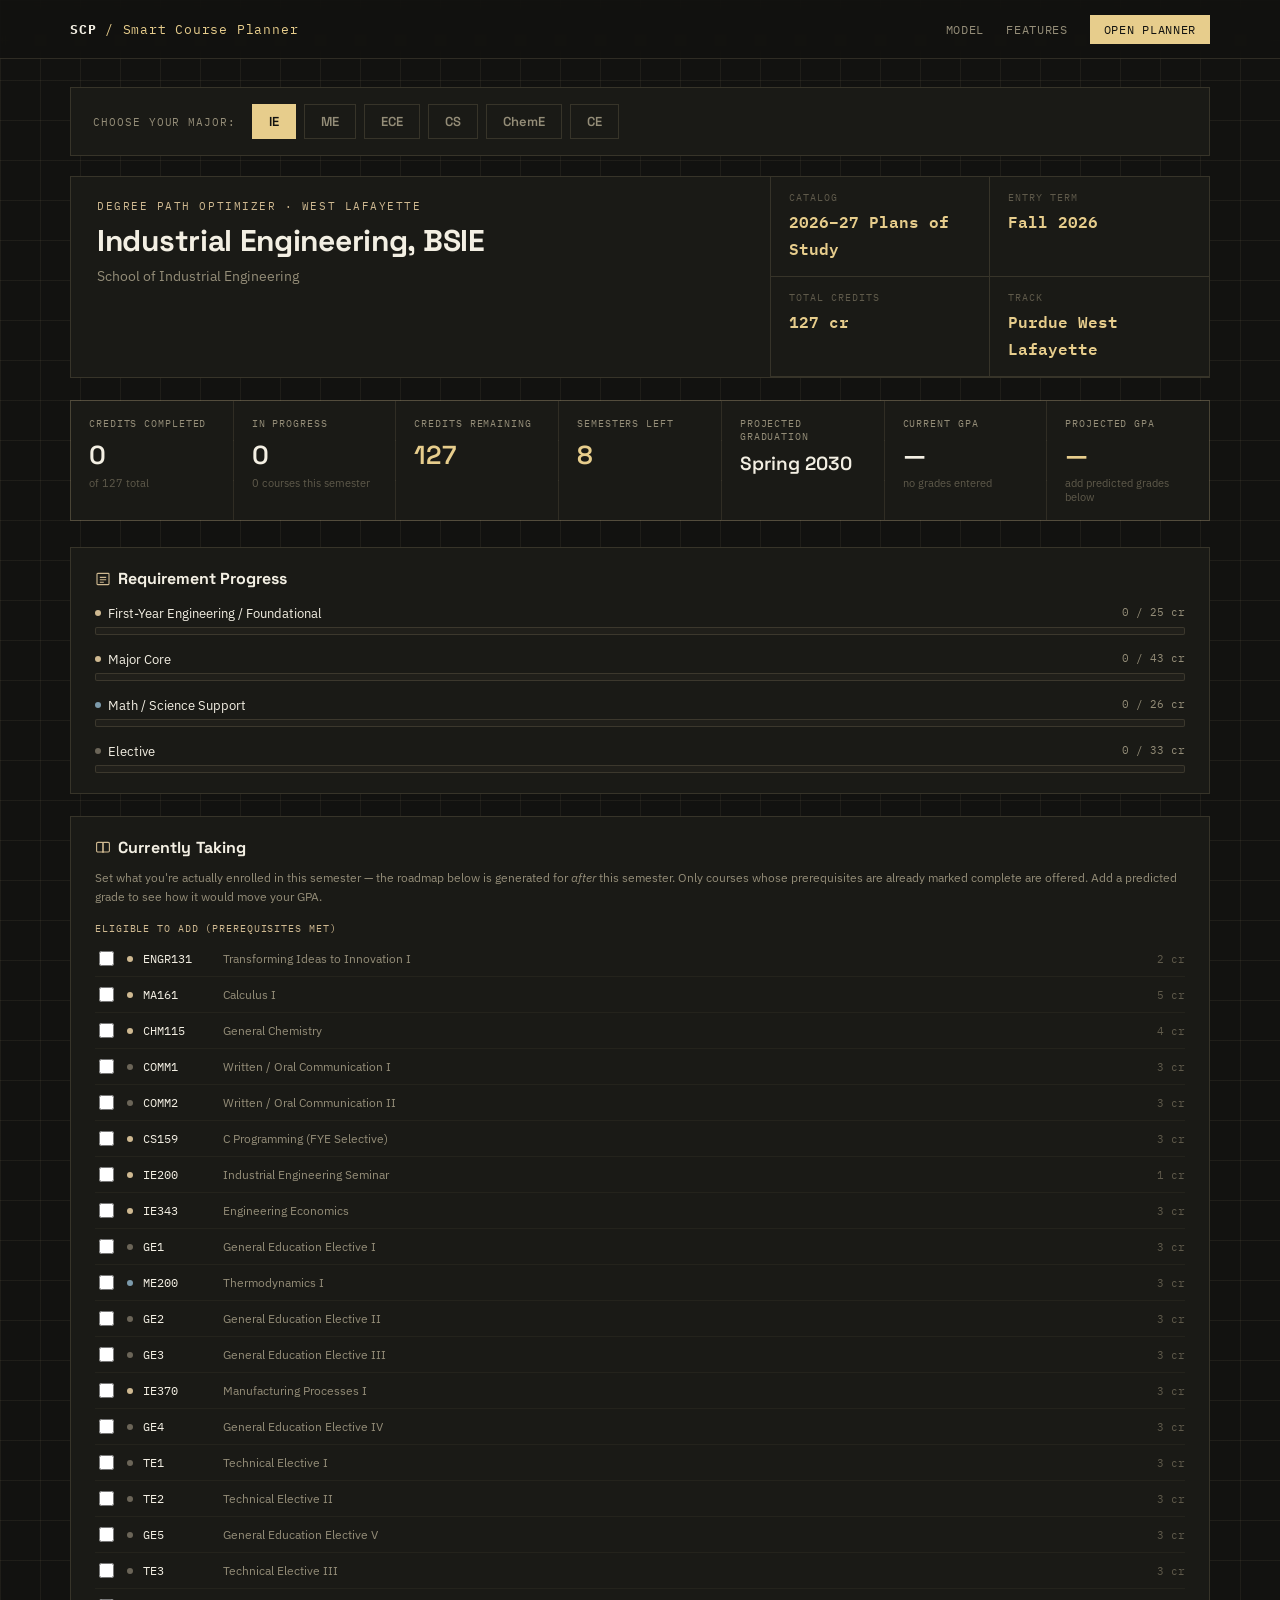
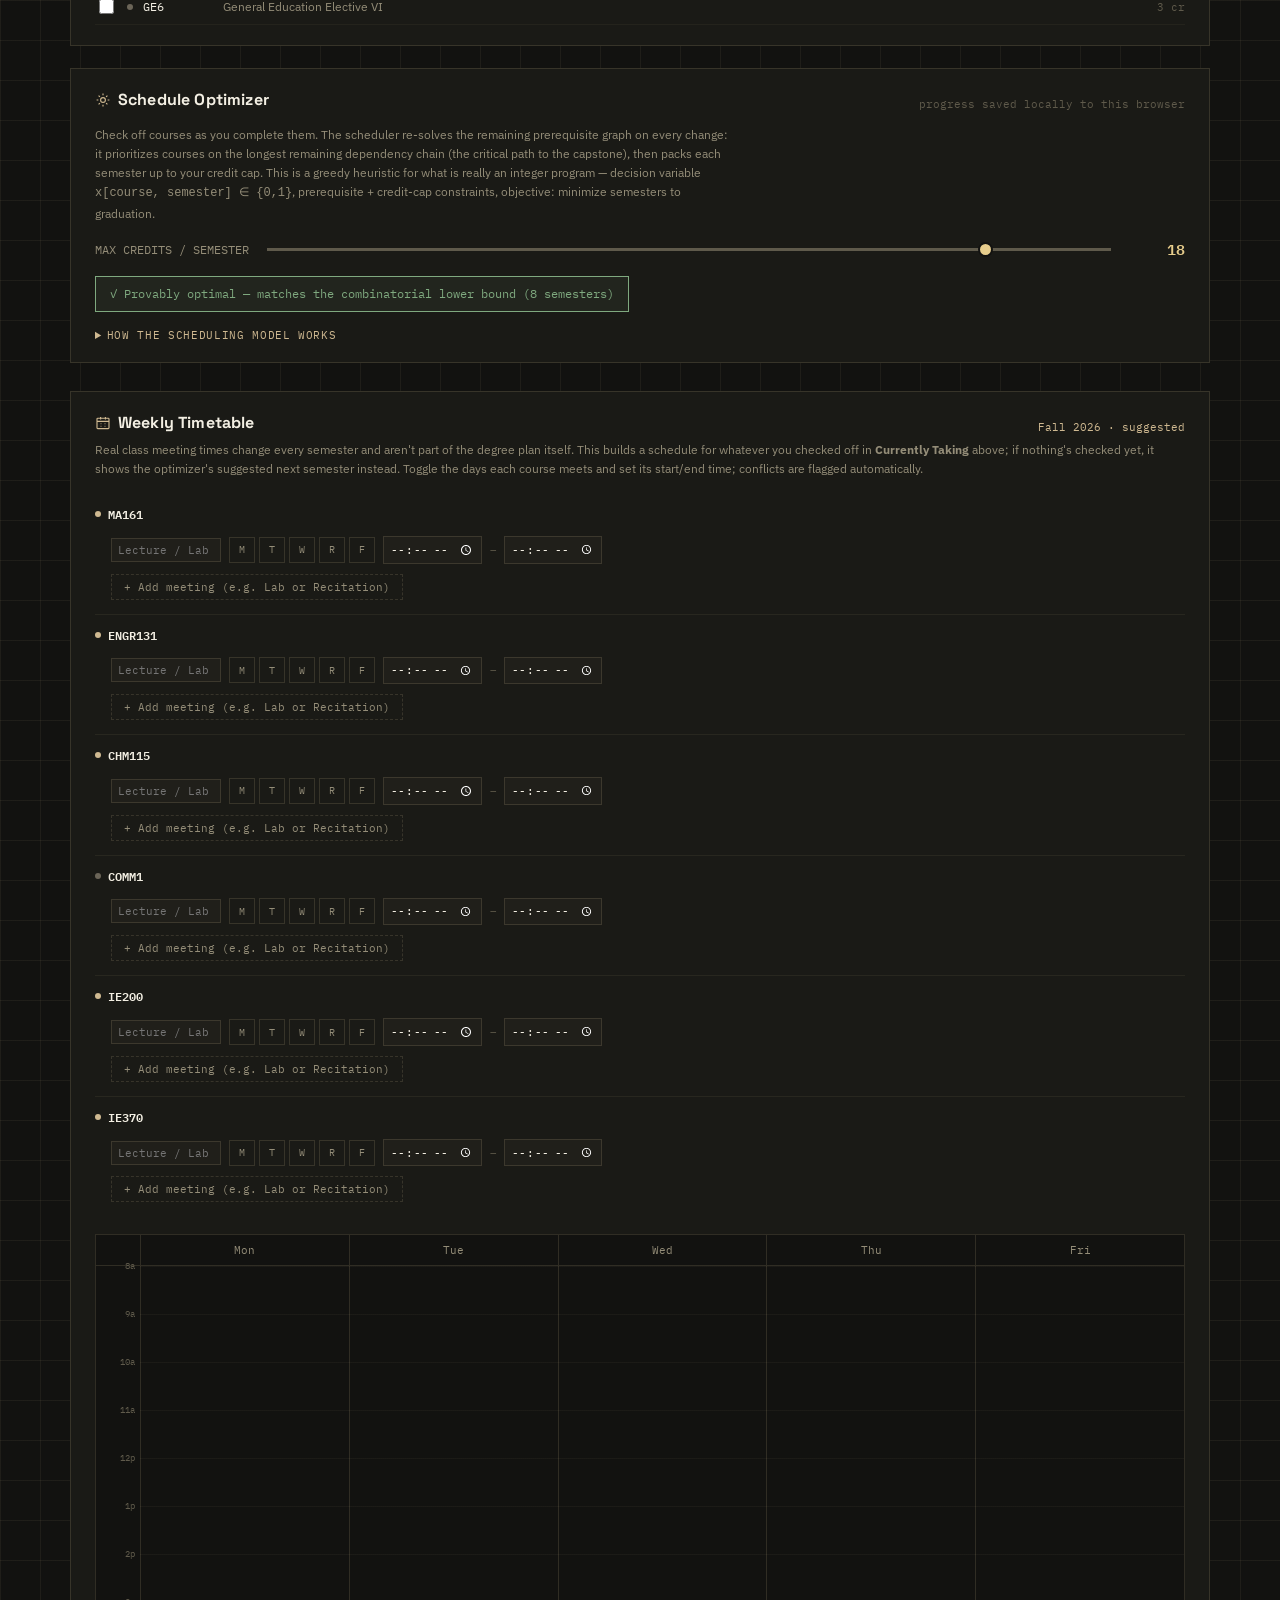
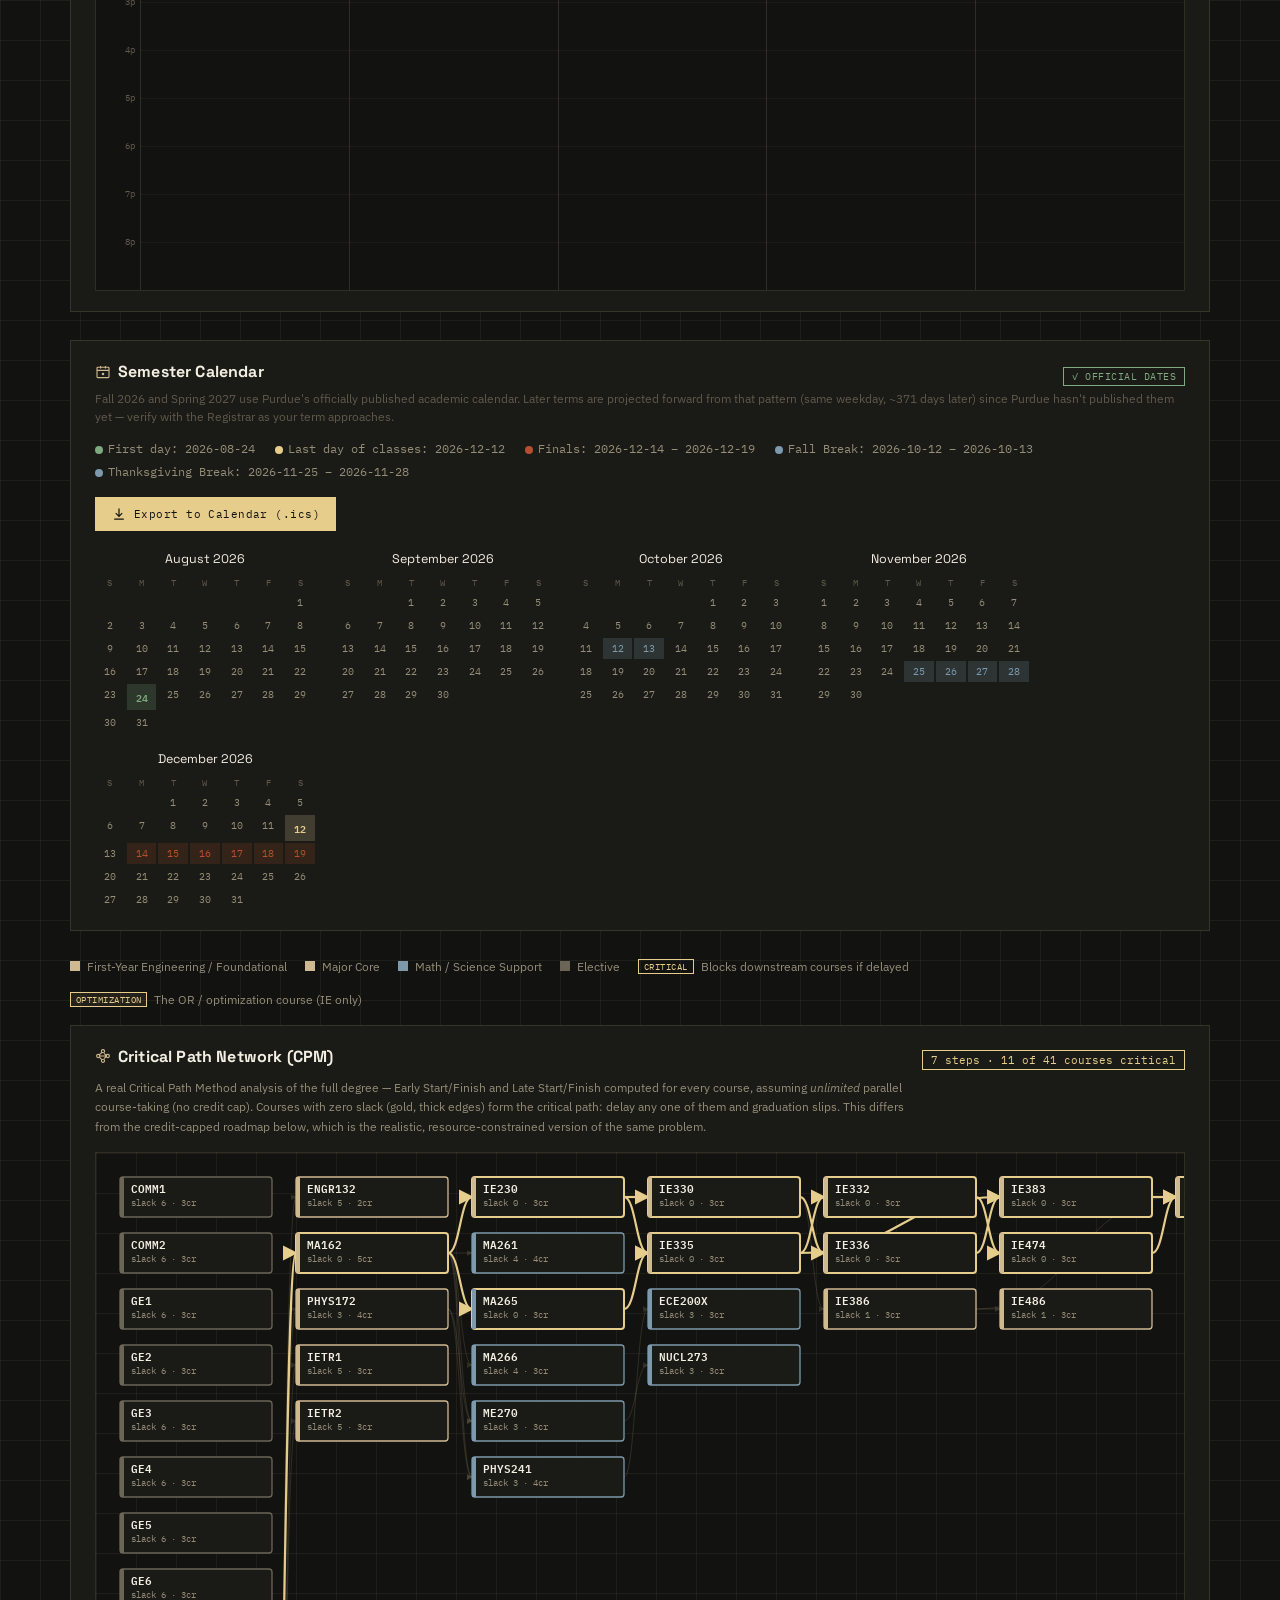
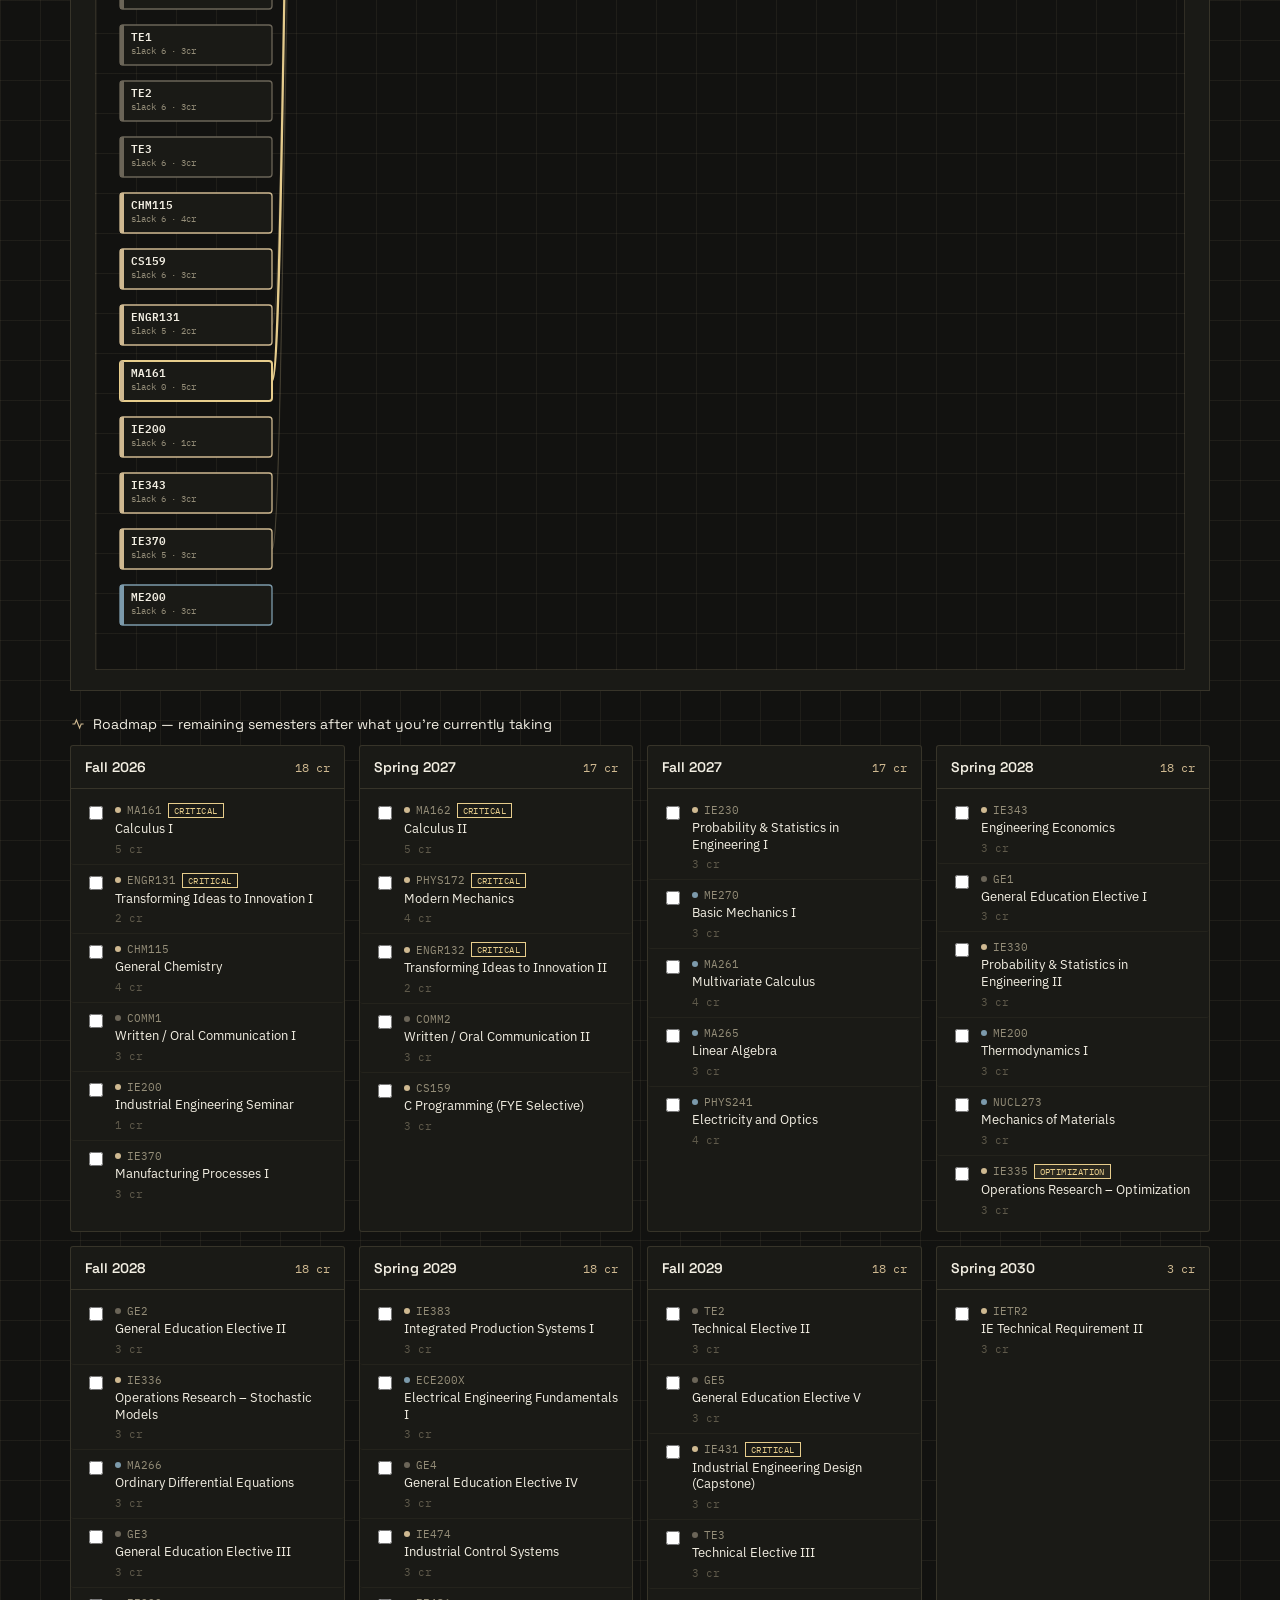
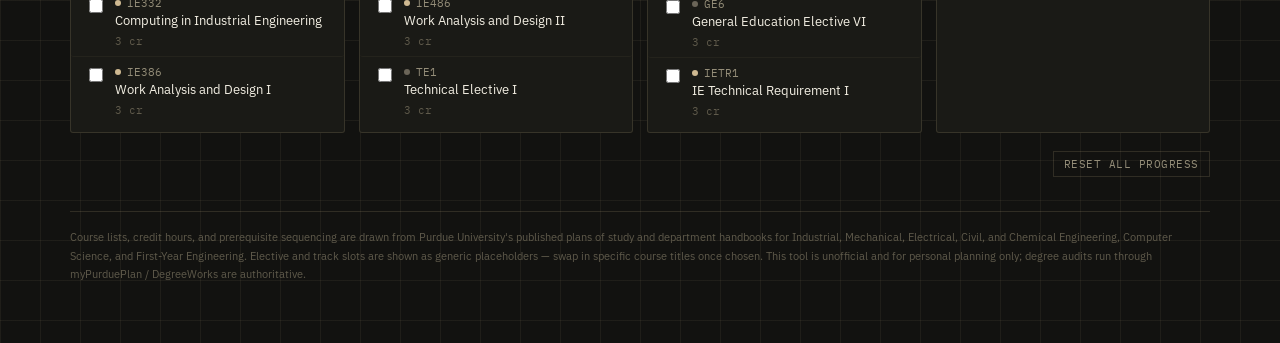
==== planner.html @ 7fbd5649 "Add GoatCounter analytics tracking" ====
<!DOCTYPE html>
<html lang="en">
<head>
<meta charset="UTF-8">
<meta name="viewport" content="width=device-width, initial-scale=1">
<title>Planner — Purdue Engineering Degree Path Optimizer</title>
<link rel="icon" type="image/svg+xml" href="favicon.svg">
<link rel="preconnect" href="https://fonts.googleapis.com">
<link href="https://fonts.googleapis.com/css2?family=Space+Grotesk:wght@400;500;600;700&family=IBM+Plex+Mono:wght@400;500;600&family=IBM+Plex+Sans:wght@400;500;600&display=swap" rel="stylesheet">
<link rel="stylesheet" href="style.css">
</head>
<body>

<nav class="site-nav">
  <div class="wrap">
    <a class="brand" href="index.html"><b>SCP</b> / Smart Course Planner</a>
    <div class="nav-links">
      <a href="index.html#model">Model</a>
      <a href="index.html#features">Features</a>
      <a href="planner.html" class="cta">Open Planner</a>
    </div>
  </div>
</nav>

<div class="wrap" style="padding-top:28px;padding-bottom:60px;">

  <div class="major-select">
    <span class="major-select-label">Choose your major:</span>
    <div class="major-btn-row">
      <button class="major-btn" data-major="ie">IE</button>
      <button class="major-btn" data-major="me">ME</button>
      <button class="major-btn" data-major="ece">ECE</button>
      <button class="major-btn" data-major="cs">CS</button>
      <button class="major-btn" data-major="che">ChemE</button>
      <button class="major-btn" data-major="ce">CE</button>
    </div>
  </div>

  <div class="titleblock">
    <div class="titleblock-main">
      <div class="eyebrow">Degree Path Optimizer · West Lafayette</div>
      <h1 id="programLabel">Industrial Engineering, BSIE</h1>
      <div class="subtitle" id="programSchool">School of Industrial Engineering. Live schedule generated by a constraint-based greedy scheduler over the full prerequisite graph.</div>
    </div>
    <div class="titleblock-meta">
      <div class="meta-cell"><div class="meta-label">Catalog</div><div class="meta-value">2026–27 Plans of Study</div></div>
      <div class="meta-cell"><div class="meta-label">Entry Term</div><div class="meta-value">Fall 2026</div></div>
      <div class="meta-cell"><div class="meta-label">Total Credits</div><div class="meta-value" id="totalCreditsLabel">—</div></div>
      <div class="meta-cell"><div class="meta-label">Track</div><div class="meta-value">Purdue West Lafayette</div></div>
    </div>
  </div>

  <div class="dash">
    <div class="stat"><div class="stat-label">Credits Completed</div><div class="stat-value" id="statCompleted">0</div><div class="stat-sub" id="statCompletedSub">of — total</div></div>
    <div class="stat"><div class="stat-label">In Progress</div><div class="stat-value" id="statInProgress">0</div><div class="stat-sub" id="statInProgressSub">0 courses this semester</div></div>
    <div class="stat"><div class="stat-label">Credits Remaining</div><div class="stat-value accent" id="statRemaining">—</div></div>
    <div class="stat"><div class="stat-label">Semesters Left</div><div class="stat-value accent" id="statSemesters">—</div></div>
    <div class="stat"><div class="stat-label">Projected Graduation</div><div class="stat-value" id="statGrad" style="font-size:19px;">—</div></div>
    <div class="stat"><div class="stat-label">Current GPA</div><div class="stat-value" id="statGPA">—</div><div class="stat-sub" id="statGPASub">no grades entered</div></div>
    <div class="stat"><div class="stat-label">Projected GPA</div><div class="stat-value accent" id="statProjGPA">—</div><div class="stat-sub" id="statProjGPASub">add predicted grades below</div></div>
  </div>

  <div class="progress-wrap">
    <div class="progress-head">
      <h2><svg class="icon-inline" viewBox="0 0 20 20" fill="none" stroke="currentColor" stroke-width="1.4"><rect x="2.5" y="3" width="15" height="14" rx="1"/><path d="M6 8h8M6 11h8M6 14h5"/></svg>Requirement Progress</h2>
    </div>
    <div id="reqProgressList"></div>
  </div>

  <div class="current-wrap">
    <div class="current-head">
      <h2><svg class="icon-inline" viewBox="0 0 20 20" fill="none" stroke="currentColor" stroke-width="1.4"><path d="M2 4.5C2 3.7 2.7 3 3.5 3H9a1 1 0 011 1v12a1 1 0 00-1-1H3.5c-.8 0-1.5-.7-1.5-1.5V4.5z"/><path d="M18 4.5c0-.8-.7-1.5-1.5-1.5H11a1 1 0 00-1 1v12a1 1 0 011-1h5.5c.8 0 1.5-.7 1.5-1.5V4.5z"/></svg>Currently Taking</h2>
    </div>
    <div class="current-note">Set what you're actually enrolled in this semester — the roadmap below is generated for <i>after</i> this semester. Only courses whose prerequisites are already marked complete are offered. Add a predicted grade to see how it would move your GPA.</div>
    <div id="currentCourseList"></div>
    <div class="current-empty-msg" id="currentEmptyMsg" style="display:none;">No eligible courses to add — mark some courses as completed first, or you've already set your full course load.</div>
  </div>

  <div class="optimizer">
    <div class="optimizer-head">
      <h2><svg class="icon-inline" viewBox="0 0 20 20" fill="none" stroke="currentColor" stroke-width="1.4"><circle cx="10" cy="10" r="3"/><path d="M10 2v2.2M10 15.8V18M18 10h-2.2M4.2 10H2M15.5 4.5l-1.6 1.6M6.1 13.9l-1.6 1.6M15.5 15.5l-1.6-1.6M6.1 6.1L4.5 4.5"/></svg>Schedule Optimizer</h2>
      <span class="status-msg" id="saveStatus">progress saved locally to this browser</span>
    </div>
    <div class="optimizer-note">Check off courses as you complete them. The scheduler re-solves the remaining prerequisite graph on every change: it prioritizes courses on the longest remaining dependency chain (the critical path to the capstone), then packs each semester up to your credit cap. This is a greedy heuristic for what is really an integer program — decision variable <code>x[course, semester] ∈ {0,1}</code>, prerequisite + credit-cap constraints, objective: minimize semesters to graduation.</div>
    <div class="slider-row">
      <label for="creditCap">MAX CREDITS / SEMESTER</label>
      <input type="range" id="creditCap" min="12" max="19" value="18" step="1">
      <div class="slider-val" id="creditCapVal">18</div>
    </div>
    <div id="optimalityBadge" style="margin-top:14px;"></div>
    <details class="howitworks">
      <summary>How the scheduling model works</summary>
      <div class="body">
        <b>Nodes:</b> each major's required/elective courses, sourced from Purdue's published plans of study and department handbooks.<br>
        <b>Edges:</b> prerequisite relationships between courses.<br>
        <b>Constraint:</b> a course can only be scheduled once every prerequisite is scheduled in a strictly earlier semester, and a semester's total credits ≤ your cap.<br>
        <b>Objective:</b> minimize total semesters, tie-broken toward keeping the officially recommended sequencing.<br>
        <b>Optimality check:</b> every time the schedule updates, the tool also computes a <i>combinatorial lower bound</i> — the larger of (a) total remaining credits ÷ credit cap, rounded up, and (b) the longest remaining prerequisite chain. No valid schedule can beat this bound, so when the greedy result matches it, the schedule is <i>provably</i> optimal — no ILP solver required. When it doesn't match, the gap is shown; closing it exactly is NP-hard at this scale (this is a precedence-constrained scheduling problem, related to P|prec|C<sub>max</sub>), but the greedy result is guaranteed to be within that gap of the true optimum.<br>
        <b>Caveat:</b> this mirrors each department's published curriculum but isn't the authoritative source — always confirm against myPurduePlan / DegreeWorks and an academic advisor before registering.
      </div>
    </details>
  </div>

  <div class="tt-wrap" id="ttSection">
    <div class="tt-head">
      <h2><svg class="icon-inline" viewBox="0 0 20 20" fill="none" stroke="currentColor" stroke-width="1.4"><rect x="2.5" y="4" width="15" height="13" rx="1"/><path d="M2.5 8h15M7 2.5v3M13 2.5v3M7 11h1M12 11h1M7 14h1M12 14h1"/></svg>Weekly Timetable</h2>
      <span class="tt-sem-label" id="ttSemesterLabel"></span>
    </div>
    <div class="tt-note">Real class meeting times change every semester and aren't part of the degree plan itself. This builds a schedule for whatever you checked off in <b>Currently Taking</b> above; if nothing's checked yet, it shows the optimizer's suggested next semester instead. Toggle the days each course meets and set its start/end time; conflicts are flagged automatically.</div>
    <div id="ttCourseInputs"></div>
    <div class="tt-conflicts" id="ttConflicts"></div>
    <div class="tt-grid-container" id="ttGrid"></div>
  </div>

  <div class="cal-wrap" id="calSection">
    <div class="cal-head">
      <h2><svg class="icon-inline" viewBox="0 0 20 20" fill="none" stroke="currentColor" stroke-width="1.4"><rect x="2.5" y="4" width="15" height="13" rx="1"/><path d="M2.5 8h15M7 2.5v3M13 2.5v3"/><circle cx="10" cy="12.5" r="1.6" fill="currentColor" stroke="none"/></svg>Semester Calendar</h2>
      <span class="cal-badge" id="calConfirmBadge"></span>
    </div>
    <div class="cal-note">Fall 2026 and Spring 2027 use Purdue's officially published academic calendar. Later terms are projected forward from that pattern (same weekday, ~371 days later) since Purdue hasn't published them yet — verify with the Registrar as your term approaches.</div>
    <div class="cal-keydates" id="calKeyDates"></div>
    <button class="cal-export-btn" id="calExportBtn"><svg class="icon-inline" viewBox="0 0 20 20" fill="none" stroke="currentColor" stroke-width="1.5" style="color:inherit;"><path d="M10 3v10M6 9l4 4 4-4M4 16.5h12"/></svg>Export to Calendar (.ics)</button>
    <div class="cal-months" id="calMonths"></div>
  </div>

  <div class="legend">
    <div class="legend-item"><span class="swatch" style="background:var(--gold)"></span>First-Year Engineering / Foundational</div>
    <div class="legend-item"><span class="swatch" style="background:var(--ie)"></span>Major Core</div>
    <div class="legend-item"><span class="swatch" style="background:var(--science)"></span>Math / Science Support</div>
    <div class="legend-item"><span class="swatch" style="background:var(--elective)"></span>Elective</div>
    <div class="legend-item"><span class="badge crit">Critical</span>Blocks downstream courses if delayed</div>
    <div class="legend-item"><span class="badge opt">Optimization</span>The OR / optimization course (IE only)</div>
  </div>

  <div class="cpm-wrap">
    <div class="cpm-head">
      <h2><svg class="icon-inline" viewBox="0 0 20 20" fill="none" stroke="currentColor" stroke-width="1.4"><circle cx="4" cy="10" r="2"/><circle cx="10" cy="4" r="2"/><circle cx="10" cy="16" r="2"/><circle cx="16" cy="10" r="2"/><path d="M6 10h8M5.4 8.6l3.2-3.2M5.4 11.4l3.2 3.2M11.4 6.8l3.2 3.2M11.4 13.2l3.2-3.2"/></svg>Critical Path Network (CPM)</h2>
      <span class="cpm-badge" id="cpmBadge"></span>
    </div>
    <div class="cpm-note">A real Critical Path Method analysis of the full degree — Early Start/Finish and Late Start/Finish computed for every course, assuming <i>unlimited</i> parallel course-taking (no credit cap). Courses with zero slack (gold, thick edges) form the critical path: delay any one of them and graduation slips. This differs from the credit-capped roadmap below, which is the realistic, resource-constrained version of the same problem.</div>
    <div class="cpm-scroll"><div id="cpmDiagram"></div></div>
  </div>

  <div class="roadmap-label">
    <svg class="icon-inline" viewBox="0 0 20 20" fill="none" stroke="currentColor" stroke-width="1.4"><path d="M3 10h3l2-5 4 10 2-5h3"/></svg>
    Roadmap — remaining semesters after what you're currently taking
  </div>

  <div class="semgrid" id="semgrid"></div>

  <div style="text-align:right;margin-top:18px;">
    <button class="reset-btn" id="resetBtn">RESET ALL PROGRESS</button>
  </div>

  <footer style="margin-top:34px;font-size:11px;color:var(--muted-dim);line-height:1.7;border-top:1px solid var(--border);padding-top:16px;">
    Course lists, credit hours, and prerequisite sequencing are drawn from Purdue University's published plans of study and department handbooks for Industrial, Mechanical, Electrical, Civil, and Chemical Engineering, Computer Science, and First-Year Engineering. Elective and track slots are shown as generic placeholders — swap in specific course titles once chosen. This tool is unofficial and for personal planning only; degree audits run through myPurduePlan / DegreeWorks are authoritative.
  </footer>

</div>

<script src="planner.js"></script>
<script>initPlanner();</script>
<script data-goatcounter="https://minjaelee.goatcounter.com/count"
        async src="//gc.zgo.at/count.js"></script>
</body>
</html>
---- style.css ----
:root{
  --bg:#121210;
  --bg-panel:#1a1a16;
  --bg-panel-raised:#201f1a;
  --grid-line:rgba(207,185,145,0.07);
  --gold:#CFB991;
  --gold-bright:#E7CD8C;
  --ink:#F3EFE3;
  --muted:#948D78;
  --muted-dim:#5F5A4B;
  --science:#7C9AAB;
  --ie:#CFB991;
  --elective:#6b6558;
  --complete:#7FA97F;
  --danger:#B5502F;
  --border:rgba(207,185,145,0.16);
}
*{box-sizing:border-box;}
html{scroll-behavior:smooth;}
body{
  margin:0;
  background:
    linear-gradient(var(--grid-line) 1px, transparent 1px) 0 0/40px 40px,
    linear-gradient(90deg, var(--grid-line) 1px, transparent 1px) 0 0/40px 40px,
    var(--bg);
  color:var(--ink);
  font-family:'IBM Plex Sans', sans-serif;
}
a{color:inherit;}
.wrap{max-width:1180px;margin:0 auto;padding:0 20px;}

/* ---- Nav ---- */
.site-nav{
  border-bottom:1px solid var(--border);
  background:rgba(18,18,16,0.9);
  backdrop-filter:blur(6px);
  position:sticky;top:0;z-index:50;
}
.site-nav .wrap{
  display:flex;align-items:center;justify-content:space-between;
  height:58px;
}
.brand{
  font-family:'IBM Plex Mono',monospace;
  font-size:13px;
  letter-spacing:0.06em;
  color:var(--gold-bright);
  text-decoration:none;
}
.brand b{color:var(--ink);}
.nav-links{display:flex;gap:22px;align-items:center;}
.nav-links a{
  font-family:'IBM Plex Mono',monospace;
  font-size:11.5px;
  letter-spacing:0.06em;
  text-transform:uppercase;
  color:var(--muted);
  text-decoration:none;
}
.nav-links a:hover{color:var(--gold-bright);}
.nav-links a.cta{
  color:var(--bg);
  background:var(--gold-bright);
  padding:7px 14px;
}
.nav-links a.cta:hover{background:var(--gold);color:var(--bg);}

/* ---- Title block (shared header motif) ---- */
.titleblock{
  border:1px solid var(--border);
  background:var(--bg-panel);
  display:grid;
  grid-template-columns:1.6fr 1fr;
  margin-bottom:22px;
}
.titleblock-main{padding:22px 26px;border-right:1px solid var(--border);}
.eyebrow{
  font-family:'IBM Plex Mono',monospace;
  font-size:11px;letter-spacing:0.14em;
  color:var(--gold);text-transform:uppercase;margin-bottom:8px;
}
h1{font-family:'Space Grotesk',sans-serif;font-size:30px;font-weight:700;margin:0 0 6px;letter-spacing:-0.01em;}
.subtitle{color:var(--muted);font-size:14px;line-height:1.5;max-width:520px;}
.titleblock-meta{display:grid;grid-template-columns:1fr 1fr;}
.meta-cell{padding:14px 18px;border-bottom:1px solid var(--border);}
.meta-cell:nth-child(odd){border-right:1px solid var(--border);}
.meta-label{font-family:'IBM Plex Mono',monospace;font-size:10px;letter-spacing:0.1em;color:var(--muted-dim);text-transform:uppercase;}
.meta-value{font-family:'IBM Plex Mono',monospace;font-size:16px;color:var(--gold-bright);margin-top:4px;font-weight:600;}

/* ---- Dashboard stats ---- */
.dash{display:grid;grid-template-columns:repeat(auto-fit,minmax(140px,1fr));gap:1px;background:var(--border);border:1px solid var(--border);margin-bottom:26px;}
.stat{background:var(--bg-panel);padding:16px 18px;transition:background 0.15s ease;}
.stat:hover{background:var(--bg-panel-raised);}
.stat-label{font-family:'IBM Plex Mono',monospace;font-size:10px;letter-spacing:0.09em;color:var(--muted);text-transform:uppercase;margin-bottom:8px;}
.stat-value{font-family:'Space Grotesk',sans-serif;font-size:26px;font-weight:600;color:var(--ink);}
.stat-value.accent{color:var(--gold-bright);}
.stat-sub{font-size:11px;color:var(--muted-dim);margin-top:4px;}

/* ---- Optimizer panel ---- */
.optimizer{border:1px solid var(--border);background:var(--bg-panel);padding:20px 24px;margin-bottom:28px;}
.optimizer-head{display:flex;align-items:baseline;justify-content:space-between;margin-bottom:14px;flex-wrap:wrap;gap:10px;}
.optimizer h2{font-family:'Space Grotesk',sans-serif;font-size:16px;margin:0;letter-spacing:0.01em;display:flex;align-items:center;}
.optimizer-note{font-size:12px;color:var(--muted);max-width:640px;line-height:1.6;}
.slider-row{display:flex;align-items:center;gap:16px;margin-top:14px;}
.slider-row label{font-family:'IBM Plex Mono',monospace;font-size:12px;color:var(--muted);white-space:nowrap;}
input[type=range]{-webkit-appearance:none;appearance:none;flex:1;height:3px;background:var(--muted-dim);outline:none;}
input[type=range]::-webkit-slider-thumb{-webkit-appearance:none;appearance:none;width:15px;height:15px;border-radius:50%;background:var(--gold-bright);cursor:pointer;border:2px solid var(--bg);}
.slider-val{font-family:'IBM Plex Mono',monospace;font-size:15px;color:var(--gold-bright);font-weight:600;min-width:56px;text-align:right;}
details.howitworks{margin-top:16px;}
details.howitworks summary{cursor:pointer;font-family:'IBM Plex Mono',monospace;font-size:11px;color:var(--gold);letter-spacing:0.06em;text-transform:uppercase;}
details.howitworks .body{margin-top:10px;font-size:12.5px;color:var(--muted);line-height:1.7;border-left:2px solid var(--border);padding-left:14px;}
details.howitworks code{font-family:'IBM Plex Mono',monospace;color:var(--ie);background:rgba(207,185,145,0.08);padding:1px 5px;}

/* ---- Legend ---- */
.legend{display:flex;gap:18px;flex-wrap:wrap;margin-bottom:18px;}
.legend-item{display:flex;align-items:center;gap:7px;font-size:11.5px;color:var(--muted);}
.swatch{width:10px;height:10px;flex:none;}

/* ---- Requirement progress bars ---- */
.progress-wrap{border:1px solid var(--border);background:var(--bg-panel);padding:20px 24px;margin-bottom:22px;}
.progress-head h2{font-family:'Space Grotesk',sans-serif;font-size:16px;margin:0 0 16px;display:flex;align-items:center;}
.req-row{margin-bottom:16px;}
.req-row:last-child{margin-bottom:0;}
.req-row-top{display:flex;justify-content:space-between;align-items:baseline;margin-bottom:6px;}
.req-row-label{display:flex;align-items:center;gap:7px;font-size:12.5px;color:var(--ink);}
.req-row-frac{font-family:'IBM Plex Mono',monospace;font-size:11px;color:var(--muted);}
.req-bar-track{position:relative;height:8px;background:var(--bg-panel-raised);border:1px solid var(--border);border-radius:2px;overflow:hidden;}
.req-bar-fill{position:absolute;top:0;left:0;height:100%;border-radius:2px;transition:width 0.6s cubic-bezier(0.4,0,0.2,1);}
.req-bar-fill-inprog{position:absolute;top:0;height:100%;opacity:0.4;transition:left 0.6s cubic-bezier(0.4,0,0.2,1), width 0.6s cubic-bezier(0.4,0,0.2,1);background-image:repeating-linear-gradient(45deg, transparent, transparent 3px, rgba(0,0,0,0.18) 3px, rgba(0,0,0,0.18) 6px);}

/* ---- Card entrance animation ---- */
@keyframes cardIn{
  from{opacity:0; transform:translateY(8px);}
  to{opacity:1; transform:translateY(0);}
}
.semcard, .feature-card{animation:cardIn 0.45s cubic-bezier(0.16,1,0.3,1) both;}
.semgrid .semcard:nth-child(1){animation-delay:0.02s;}
.semgrid .semcard:nth-child(2){animation-delay:0.06s;}
.semgrid .semcard:nth-child(3){animation-delay:0.10s;}
.semgrid .semcard:nth-child(4){animation-delay:0.14s;}
.semgrid .semcard:nth-child(5){animation-delay:0.18s;}
.semgrid .semcard:nth-child(6){animation-delay:0.22s;}
.semgrid .semcard:nth-child(7){animation-delay:0.26s;}
.semgrid .semcard:nth-child(8){animation-delay:0.30s;}
.feature-grid .feature-card:nth-child(1){animation-delay:0.02s;}
.feature-grid .feature-card:nth-child(2){animation-delay:0.05s;}
.feature-grid .feature-card:nth-child(3){animation-delay:0.08s;}
.feature-grid .feature-card:nth-child(4){animation-delay:0.11s;}
.feature-grid .feature-card:nth-child(5){animation-delay:0.14s;}
.feature-grid .feature-card:nth-child(6){animation-delay:0.17s;}
.feature-grid .feature-card:nth-child(7){animation-delay:0.20s;}
.feature-grid .feature-card:nth-child(8){animation-delay:0.23s;}
@media (prefers-reduced-motion: reduce){
  .semcard, .feature-card{animation:none;}
}

/* ---- Semester grid ---- */
.semgrid{display:grid;grid-template-columns:repeat(4,1fr);gap:14px;}
@media(max-width:900px){.semgrid{grid-template-columns:repeat(2,1fr);} .dash{grid-template-columns:repeat(2,1fr);} .titleblock{grid-template-columns:1fr;}}
@media(max-width:560px){.semgrid{grid-template-columns:1fr;}}

.semcard{border:1px solid var(--border);background:var(--bg-panel);display:flex;flex-direction:column;border-radius:3px;overflow:hidden;transition:border-color 0.15s ease, transform 0.15s ease;}
.semcard:hover{border-color:var(--gold);transform:translateY(-2px);}
.semcard-head{padding:12px 14px;border-bottom:1px solid var(--border);display:flex;justify-content:space-between;align-items:baseline;}
.semcard-title{font-family:'Space Grotesk',sans-serif;font-size:14px;font-weight:600;}
.semcard-credits{font-family:'IBM Plex Mono',monospace;font-size:12px;color:var(--gold);}
.semcard-credits.over{color:var(--danger);}
.courselist{padding:6px 0;}
.course-row{display:flex;align-items:flex-start;gap:9px;padding:8px 14px;border-bottom:1px solid rgba(207,185,145,0.05);border-radius:3px;transition:background 0.15s ease;}
.course-row:hover{background:rgba(207,185,145,0.05);}
.course-row:last-child{border-bottom:none;}
.course-row input[type=checkbox]{margin-top:3px;accent-color:var(--complete);width:14px;height:14px;flex:none;cursor:pointer;}
.course-main{flex:1;min-width:0;}
.course-top{display:flex;align-items:center;gap:6px;flex-wrap:wrap;}
.course-code{font-family:'IBM Plex Mono',monospace;font-size:11px;color:var(--muted);}
.cat-dot{width:6px;height:6px;border-radius:50%;flex:none;}
.course-name{font-size:12.5px;line-height:1.35;margin-top:2px;}
.course-name.done{color:var(--muted-dim);text-decoration:line-through;}
.badge{font-family:'IBM Plex Mono',monospace;font-size:9px;letter-spacing:0.05em;padding:1px 5px;border:1px solid;text-transform:uppercase;}
.badge.crit{color:var(--gold-bright);border-color:var(--gold-bright);}
.badge.opt{color:#E7CD8C;border-color:#E7CD8C;background:rgba(231,205,140,0.08);}
.badge.cap{color:var(--science);border-color:var(--science);}
.course-meta-row{display:flex;justify-content:space-between;align-items:center;margin-top:5px;gap:8px;}
.course-credits{font-family:'IBM Plex Mono',monospace;font-size:11px;color:var(--muted-dim);}
select.grade{background:var(--bg-panel-raised);color:var(--ink);border:1px solid var(--border);font-family:'IBM Plex Mono',monospace;font-size:10.5px;padding:2px 4px;}

/* ---- Major selector ---- */
.major-select{
  border:1px solid var(--border);
  background:var(--bg-panel);
  padding:16px 22px;
  margin-bottom:20px;
  display:flex;
  align-items:center;
  gap:16px;
  flex-wrap:wrap;
}
.major-select-label{
  font-family:'IBM Plex Mono',monospace;
  font-size:10.5px;
  letter-spacing:0.09em;
  color:var(--muted);
  text-transform:uppercase;
}
.major-btn-row{display:flex;gap:8px;flex-wrap:wrap;}
.major-btn{
  font-family:'Space Grotesk',sans-serif;
  font-size:13px;
  font-weight:600;
  padding:8px 16px;
  border:1px solid var(--border);
  background:transparent;
  color:var(--muted);
  cursor:pointer;
  transition:all 0.12s ease;
}
.major-btn:hover{color:var(--ink);border-color:var(--gold);transform:translateY(-1px);}
.major-btn.active{color:var(--bg);background:var(--gold-bright);border-color:var(--gold-bright);}

/* ---- Optimality badge ---- */
.opt-badge{
  display:inline-block;
  font-family:'IBM Plex Mono',monospace;
  font-size:11.5px;
  line-height:1.6;
  padding:8px 14px;
  border:1px solid;
}
.opt-badge.opt-good{color:var(--complete);border-color:var(--complete);background:rgba(127,169,127,0.08);}
.opt-badge.opt-gap{color:var(--gold-bright);border-color:var(--gold-bright);background:rgba(207,185,145,0.06);}

/* ---- Weekly timetable builder ---- */
.tt-wrap{border:1px solid var(--border);background:var(--bg-panel);padding:20px 24px;margin-bottom:28px;}
.tt-head{display:flex;align-items:baseline;justify-content:space-between;margin-bottom:6px;flex-wrap:wrap;gap:8px;}
.tt-wrap h2{font-family:'Space Grotesk',sans-serif;font-size:16px;margin:0;letter-spacing:0.01em;display:flex;align-items:center;}
.tt-sem-label{font-family:'IBM Plex Mono',monospace;font-size:11px;color:var(--gold);}
.tt-note{font-size:12px;color:var(--muted);line-height:1.6;margin-bottom:16px;}
.tt-course-row{display:flex;align-items:center;gap:10px;padding:8px 0;border-bottom:1px solid rgba(207,185,145,0.05);flex-wrap:wrap;}
.tt-course-group{padding:10px 0 14px;border-bottom:1px solid rgba(207,185,145,0.08);}
.tt-course-group:last-child{border-bottom:none;}
.tt-course-group-header{display:flex;align-items:center;gap:7px;margin-bottom:8px;}
.tt-course-code{font-family:'IBM Plex Mono',monospace;font-size:12px;color:var(--ink);font-weight:600;}
.tt-meeting-row{display:flex;align-items:center;gap:8px;padding:4px 0 4px 16px;flex-wrap:wrap;}
.tt-meeting-label-input{background:var(--bg-panel-raised);border:1px solid var(--border);color:var(--ink);font-family:'IBM Plex Mono',monospace;font-size:10.5px;padding:4px 6px;width:110px;}
.tt-remove-btn{background:none;border:1px solid var(--border);color:var(--muted);font-size:12px;width:22px;height:22px;cursor:pointer;line-height:1;flex:none;}
.tt-remove-btn:hover{border-color:var(--danger);color:var(--danger);}
.tt-add-btn{background:none;border:1px dashed var(--border);color:var(--muted);font-family:'IBM Plex Mono',monospace;font-size:10.5px;padding:5px 12px;cursor:pointer;margin:6px 0 0 16px;}
.tt-add-btn:hover{border-color:var(--gold);color:var(--gold);}
.tt-course-label{display:flex;align-items:center;gap:6px;font-family:'IBM Plex Mono',monospace;font-size:11.5px;color:var(--ink);min-width:150px;}
.tt-days{display:flex;gap:4px;}
.tt-day-btn{width:26px;height:26px;border:1px solid var(--border);background:transparent;color:var(--muted);font-family:'IBM Plex Mono',monospace;font-size:10px;cursor:pointer;}
.tt-day-btn:hover{color:var(--ink);}
.tt-day-btn.active{background:var(--gold-bright);color:var(--bg);border-color:var(--gold-bright);}
.tt-time-input{background:var(--bg-panel-raised);border:1px solid var(--border);color:var(--ink);font-family:'IBM Plex Mono',monospace;font-size:11px;padding:4px 6px;color-scheme:dark;}
.tt-conflicts{display:none;margin:14px 0;padding:10px 14px;border:1px solid var(--danger);color:var(--danger);font-family:'IBM Plex Mono',monospace;font-size:11px;line-height:1.6;background:rgba(184,80,47,0.08);}
.tt-grid-container{display:grid;grid-template-columns:44px repeat(5,1fr);border:1px solid var(--border);margin-top:18px;background:var(--bg);}
.tt-grid-header{padding:8px 4px;text-align:center;font-family:'IBM Plex Mono',monospace;font-size:11px;color:var(--muted);border-bottom:1px solid var(--border);border-left:1px solid var(--border);}
.tt-grid-header:first-child{border-left:none;}
.tt-time-col{position:relative;}
.tt-day-col{position:relative;border-left:1px solid var(--border);background-image:repeating-linear-gradient(to bottom, rgba(207,185,145,0.05) 0, rgba(207,185,145,0.05) 1px, transparent 1px, transparent 48px);}
.tt-block{position:absolute;left:3px;right:3px;border-radius:2px;padding:3px 5px;font-size:10px;line-height:1.35;overflow:hidden;border:1px solid;font-family:'IBM Plex Mono',monospace;}
.tt-block.conflict{border-color:var(--danger)!important;box-shadow:0 0 0 1px var(--danger);}
.tt-empty-msg{padding:24px;text-align:center;color:var(--muted-dim);font-size:12px;}

/* ---- Semester calendar ---- */
.cal-wrap{border:1px solid var(--border);background:var(--bg-panel);padding:20px 24px;margin-bottom:28px;}
.cal-head{display:flex;justify-content:space-between;align-items:baseline;flex-wrap:wrap;gap:10px;margin-bottom:4px;}
.cal-wrap h2{font-family:'Space Grotesk',sans-serif;font-size:16px;margin:0;letter-spacing:0.01em;display:flex;align-items:center;}
.cal-badge{font-family:'IBM Plex Mono',monospace;font-size:10px;padding:2px 8px;border:1px solid;text-transform:uppercase;letter-spacing:0.05em;}
.cal-badge.confirmed{color:var(--complete);border-color:var(--complete);}
.cal-badge.estimated{color:var(--muted);border-color:var(--muted-dim);}
.cal-note{font-size:11.5px;color:var(--muted-dim);margin-bottom:14px;line-height:1.6;}
.cal-keydates{display:flex;flex-wrap:wrap;gap:8px 20px;margin:6px 0 18px;font-size:11.5px;color:var(--muted);font-family:'IBM Plex Mono',monospace;}
.cal-keydates .kd-dot{display:inline-block;width:8px;height:8px;border-radius:50%;margin-right:5px;vertical-align:middle;}
.cal-export-btn{font-family:'IBM Plex Mono',monospace;font-size:11px;color:var(--bg);background:var(--gold-bright);border:none;padding:9px 16px;cursor:pointer;letter-spacing:0.04em;margin-bottom:20px;display:inline-flex;align-items:center;}
.cal-export-btn .icon-inline{color:var(--bg);margin-right:7px;}
.cal-export-btn:hover{background:var(--gold);}
.cal-months{display:flex;flex-wrap:wrap;gap:18px;}
.cal-month{width:220px;}
.cal-month-title{font-family:'Space Grotesk',sans-serif;font-size:12.5px;color:var(--ink);margin-bottom:8px;text-align:center;}
.cal-grid{display:grid;grid-template-columns:repeat(7,1fr);gap:2px;}
.cal-dow{font-family:'IBM Plex Mono',monospace;font-size:9px;color:var(--muted-dim);text-align:center;padding:2px 0;}
.cal-day{font-family:'IBM Plex Mono',monospace;font-size:10px;text-align:center;padding:4px 0;color:var(--muted);}
.cal-day.empty{visibility:hidden;}
.cal-day.classstart{background:rgba(127,169,127,0.2);color:var(--complete);font-weight:600;}
.cal-day.classend{background:rgba(207,185,145,0.22);color:var(--gold-bright);font-weight:600;}
.cal-day.finals{background:rgba(184,80,47,0.16);color:var(--danger);}
.cal-day.break{background:rgba(124,154,171,0.2);color:var(--science);}

.reset-btn{font-family:'IBM Plex Mono',monospace;font-size:10.5px;color:var(--muted);background:none;border:1px solid var(--border);padding:5px 10px;cursor:pointer;letter-spacing:0.05em;}
.reset-btn:hover{border-color:var(--gold);color:var(--gold);}
.status-msg{font-size:10.5px;color:var(--muted-dim);font-family:'IBM Plex Mono',monospace;}

/* ---- Landing page specific ---- */
.hero{position:relative;overflow:hidden;padding:90px 0 60px;text-align:center;}
.hero-bg{position:absolute;inset:0;z-index:0;filter:blur(34px) saturate(0.9);opacity:0.28;pointer-events:none;transform:scale(1.15);}
.hero-bg svg{width:100%;height:100%;}
.hero-content{position:relative;z-index:1;}
.hero .eyebrow{margin-bottom:16px;}
.hero-title{font-family:'Space Grotesk',sans-serif;font-size:52px;font-weight:700;letter-spacing:-0.02em;margin:0 0 10px;}
.hero-tagline{font-family:'Space Grotesk',sans-serif;font-size:21px;font-weight:600;color:var(--gold-bright);max-width:680px;margin:0 auto 18px;line-height:1.3;}
.hero .subtitle{font-size:16px;max-width:640px;margin:0 auto;text-align:center;}
.hero-ctas{display:flex;gap:12px;margin-top:30px;flex-wrap:wrap;justify-content:center;}
.btn{
  font-family:'IBM Plex Mono',monospace;
  font-size:12.5px;letter-spacing:0.04em;
  padding:12px 22px;
  text-decoration:none;
  display:inline-block;
  transition:all 0.15s ease;
}
.btn-primary{background:var(--gold-bright);color:var(--bg);}
.btn-primary:hover{background:var(--gold);transform:translateY(-1px);}
.btn-outline{border:1px solid var(--border);color:var(--ink);}
.btn-outline:hover{border-color:var(--gold);color:var(--gold-bright);transform:translateY(-1px);}
.hero-meta{display:flex;gap:28px;margin-top:44px;flex-wrap:wrap;justify-content:center;}
.hero-meta-item{text-align:center;}
.hero-meta-item .n{font-family:'Space Grotesk',sans-serif;font-size:26px;color:var(--gold-bright);font-weight:600;}
.hero-meta-item .l{font-family:'IBM Plex Mono',monospace;font-size:10px;color:var(--muted);text-transform:uppercase;letter-spacing:0.08em;margin-top:3px;}

section{padding:56px 0;border-top:1px solid var(--border);}
.section-head{margin-bottom:32px;}
.section-num{font-family:'IBM Plex Mono',monospace;font-size:11px;color:var(--gold);letter-spacing:0.14em;text-transform:uppercase;margin-bottom:8px;}
.section-title{font-family:'Space Grotesk',sans-serif;font-size:26px;font-weight:600;max-width:640px;}
.section-body{color:var(--muted);font-size:14.5px;line-height:1.75;max-width:680px;margin-top:12px;}

.model-grid{display:grid;grid-template-columns:repeat(3,1fr);gap:1px;background:var(--border);border:1px solid var(--border);margin-top:28px;}
@media(max-width:800px){.model-grid{grid-template-columns:1fr;}}
.model-cell{background:var(--bg-panel);padding:22px 24px;}
.model-cell .k{font-family:'IBM Plex Mono',monospace;font-size:10px;color:var(--muted-dim);text-transform:uppercase;letter-spacing:0.09em;}
.model-cell .v{font-family:'IBM Plex Mono',monospace;font-size:13px;color:var(--gold-bright);margin-top:10px;line-height:1.6;}
.model-cell p{font-size:12.5px;color:var(--muted);line-height:1.7;margin-top:12px;}

.feature-grid{display:grid;grid-template-columns:repeat(2,1fr);gap:16px;margin-top:28px;}
@media(max-width:800px){.feature-grid{grid-template-columns:1fr;}}
.feature-card{border:1px solid var(--border);background:var(--bg-panel);padding:22px 24px;transition:border-color 0.15s ease, transform 0.15s ease;}
.feature-card:hover{border-color:var(--gold);transform:translateY(-2px);}
.feature-card .icon{display:block;margin-bottom:14px;color:var(--gold);}
.feature-card .icon svg{width:22px;height:22px;}
.feature-card h3{font-family:'Space Grotesk',sans-serif;font-size:15px;margin:0 0 8px;}
.feature-card p{font-size:12.5px;color:var(--muted);line-height:1.7;margin:0;}

/* ---- Inline icon utility (headers, buttons) ---- */
.icon-inline{width:16px;height:16px;vertical-align:-3px;margin-right:7px;color:var(--gold);flex:none;}

/* ---- Currently Taking panel ---- */
.current-wrap{border:1px solid var(--border);background:var(--bg-panel);padding:20px 24px;margin-bottom:22px;}
.current-head h2{font-family:'Space Grotesk',sans-serif;font-size:16px;margin:0;letter-spacing:0.01em;display:flex;align-items:center;}
.current-note{font-size:12px;color:var(--muted);line-height:1.6;margin:10px 0 16px;}
.current-group-label{font-family:'IBM Plex Mono',monospace;font-size:10px;letter-spacing:0.09em;color:var(--gold);text-transform:uppercase;margin:16px 0 6px;}
.current-group-label:first-child{margin-top:0;}
.current-course-row{display:flex;align-items:center;gap:10px;padding:7px 0;border-bottom:1px solid rgba(207,185,145,0.05);flex-wrap:wrap;}
.current-course-row input[type=checkbox]{accent-color:var(--complete);width:15px;height:15px;flex:none;cursor:pointer;}
.current-course-code{font-family:'IBM Plex Mono',monospace;font-size:11.5px;color:var(--ink);min-width:70px;}
.current-course-name{font-size:12px;color:var(--muted);flex:1;min-width:140px;}
.current-course-credits{font-family:'IBM Plex Mono',monospace;font-size:10.5px;color:var(--muted-dim);}
select.predicted-grade{background:var(--bg-panel-raised);color:var(--ink);border:1px solid var(--border);font-family:'IBM Plex Mono',monospace;font-size:10.5px;padding:3px 6px;}
.current-empty-msg{font-size:12px;color:var(--muted-dim);padding:16px 0;}
.roadmap-label{display:flex;align-items:center;font-family:'Space Grotesk',sans-serif;font-size:14px;color:var(--ink);margin-bottom:12px;}

/* ---- CPM network diagram ---- */
.cpm-wrap{border:1px solid var(--border);background:var(--bg-panel);padding:20px 24px;margin-bottom:24px;}
.cpm-head{display:flex;align-items:baseline;justify-content:space-between;flex-wrap:wrap;gap:10px;margin-bottom:8px;}
.cpm-head h2{font-family:'Space Grotesk',sans-serif;font-size:16px;margin:0;letter-spacing:0.01em;display:flex;align-items:center;}
.cpm-badge{font-family:'IBM Plex Mono',monospace;font-size:10.5px;color:var(--gold-bright);border:1px solid var(--gold-bright);padding:2px 8px;white-space:nowrap;}
.cpm-note{font-size:12px;color:var(--muted);line-height:1.6;margin-bottom:16px;max-width:820px;}
.cpm-scroll{overflow-x:auto;border:1px solid var(--border);background:
  linear-gradient(var(--grid-line) 1px, transparent 1px) 0 0/40px 40px,
  linear-gradient(90deg, var(--grid-line) 1px, transparent 1px) 0 0/40px 40px,
  var(--bg);
}
.cpm-node rect{transition:filter 0.15s ease;}
.cpm-node:hover rect{filter:brightness(1.3);}
.cpm-node text{pointer-events:none;}

.stack-row{display:flex;gap:10px;flex-wrap:wrap;margin-top:20px;}
.stack-chip{font-family:'IBM Plex Mono',monospace;font-size:11px;color:var(--muted);border:1px solid var(--border);padding:6px 12px;transition:border-color 0.15s ease, color 0.15s ease;}
.stack-chip:hover{border-color:var(--gold);color:var(--gold-bright);}

footer.site-footer{border-top:1px solid var(--border);padding:36px 0 50px;}
footer.site-footer .wrap{display:flex;justify-content:space-between;flex-wrap:wrap;gap:16px;}
footer.site-footer p{font-size:11px;color:var(--muted-dim);line-height:1.7;max-width:640px;margin:0;}
footer.site-footer a{color:var(--muted);}
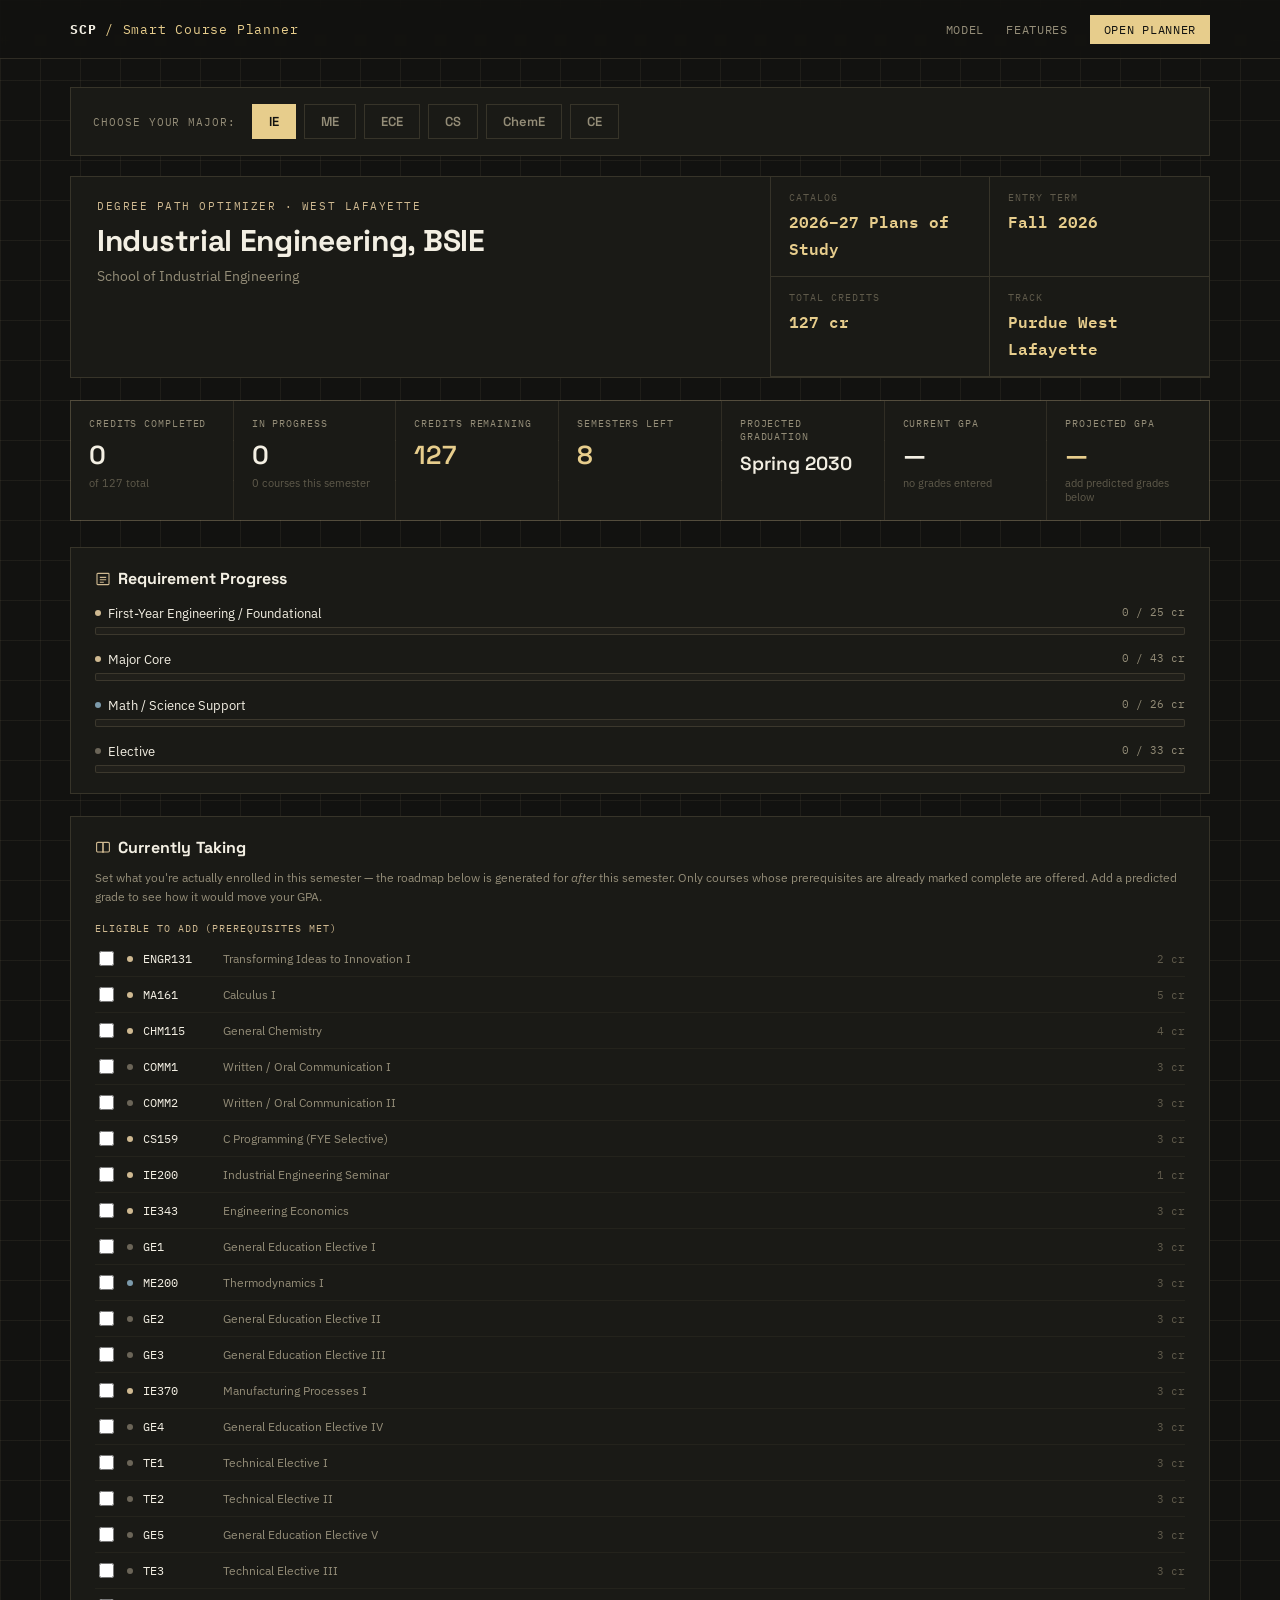
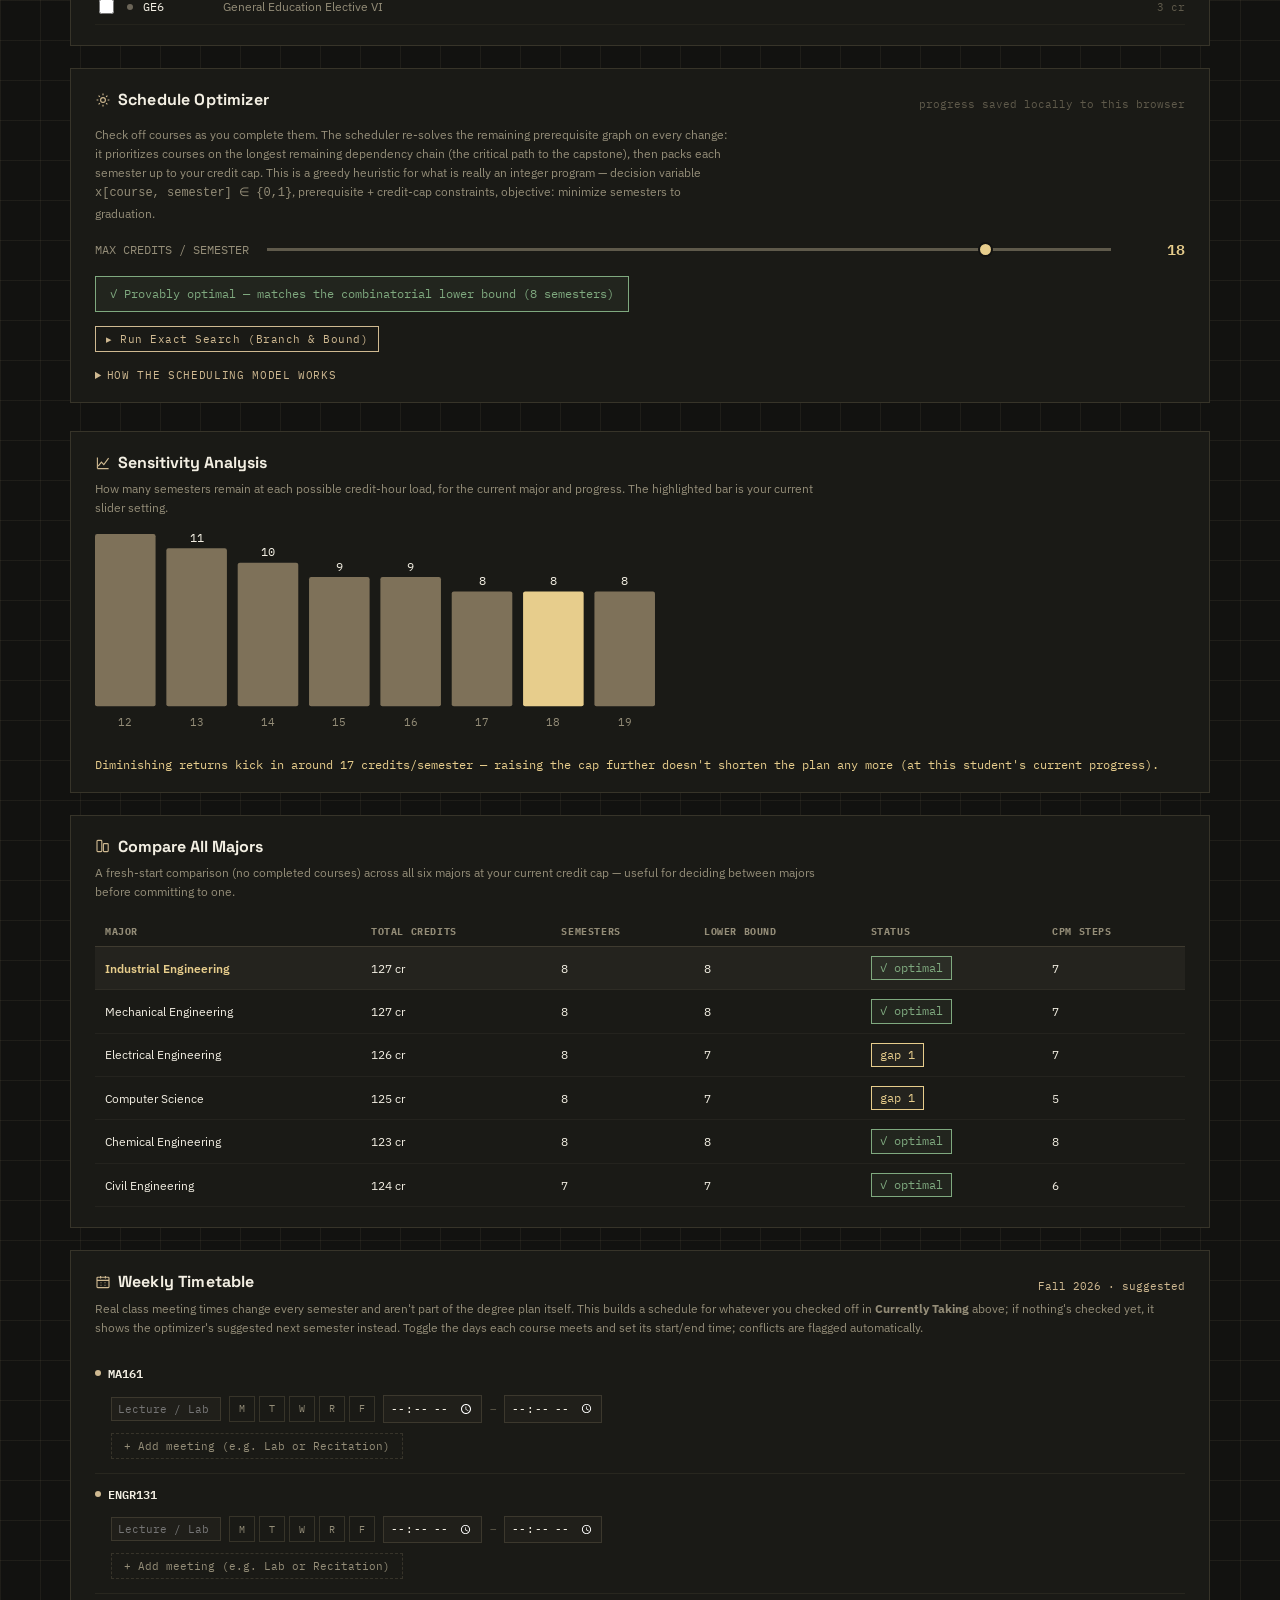
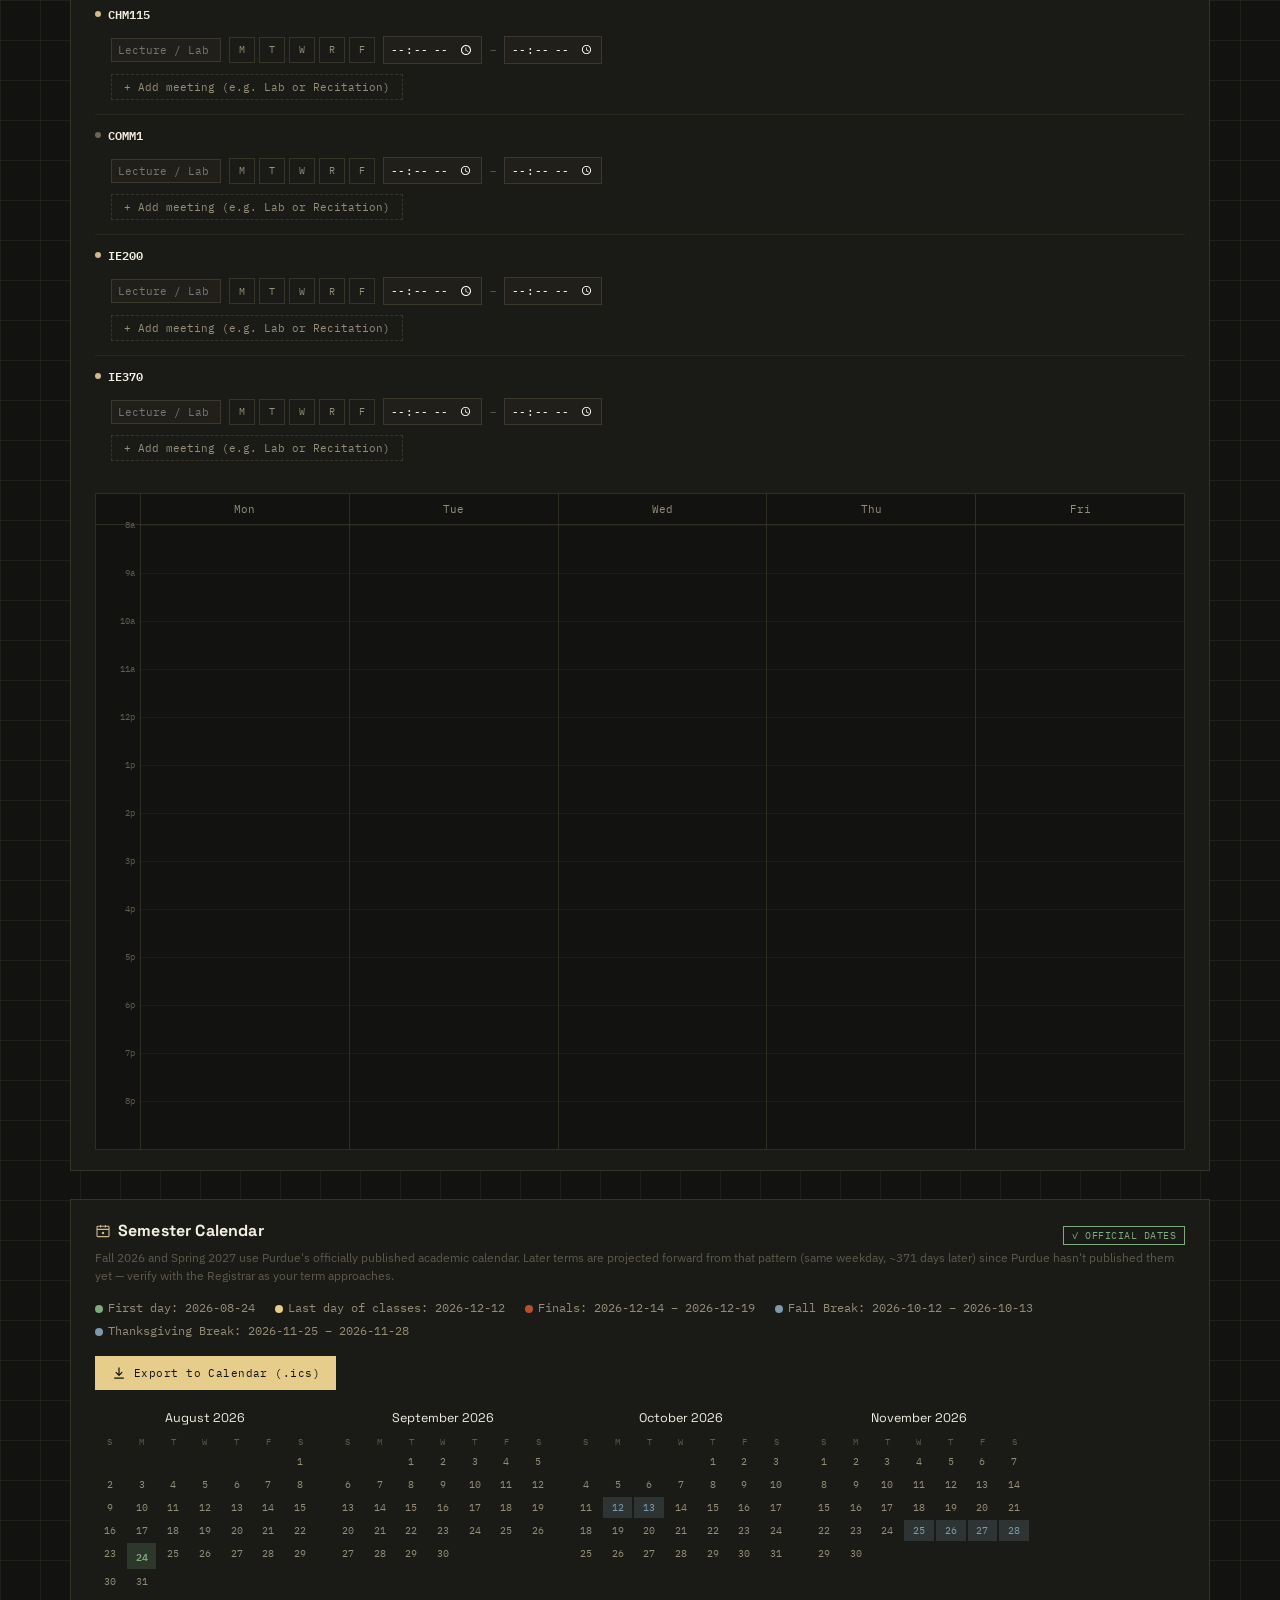
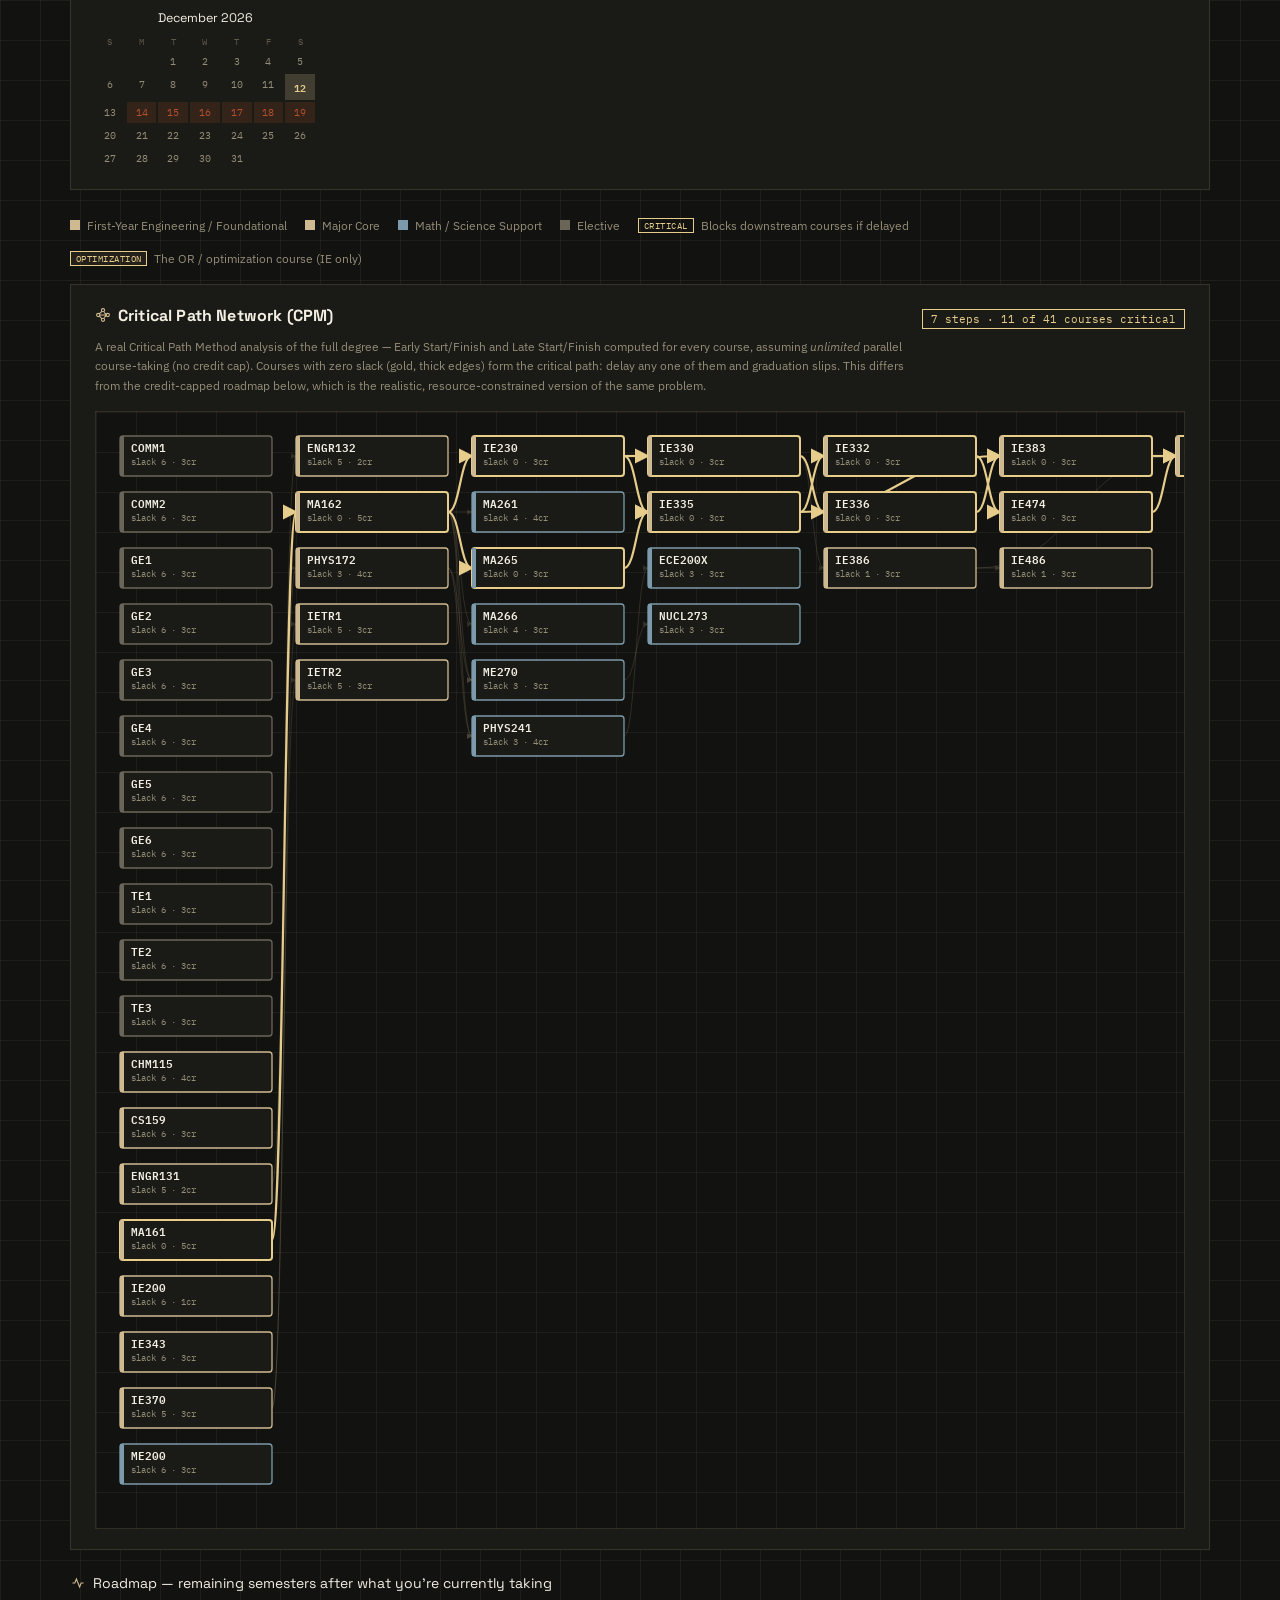
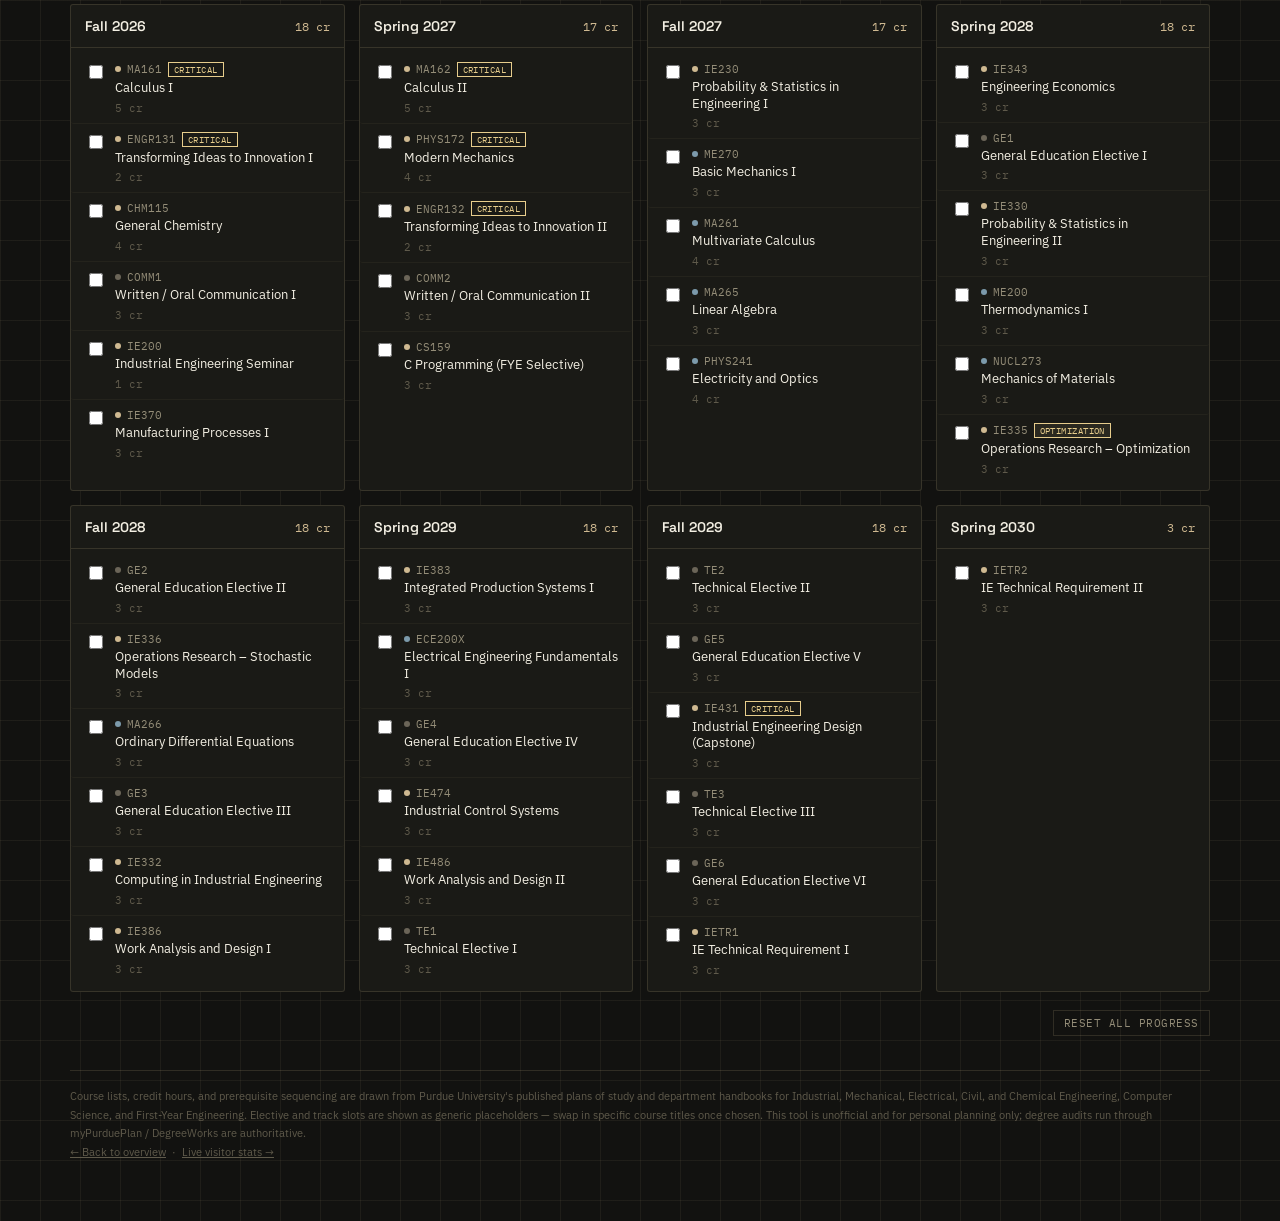
==== commit 66946c5e: "Add sensitivity analysis, major comparison table, and exact branch-and-bound solver" ====
--- a/planner.html
+++ b/planner.html
@@ -62,14 +62,14 @@
 
   <div class="progress-wrap">
     <div class="progress-head">
-      <h2><svg class="icon-inline" viewBox="0 0 20 20" fill="none" stroke="currentColor" stroke-width="1.4"><rect x="2.5" y="3" width="15" height="14" rx="1"/><path d="M6 8h8M6 11h8M6 14h5"/></svg>Requirement Progress</h2>
+      <h2><svg class="icon-inline" aria-hidden="true" viewBox="0 0 20 20" fill="none" stroke="currentColor" stroke-width="1.4"><rect x="2.5" y="3" width="15" height="14" rx="1"/><path d="M6 8h8M6 11h8M6 14h5"/></svg>Requirement Progress</h2>
     </div>
     <div id="reqProgressList"></div>
   </div>
 
   <div class="current-wrap">
     <div class="current-head">
-      <h2><svg class="icon-inline" viewBox="0 0 20 20" fill="none" stroke="currentColor" stroke-width="1.4"><path d="M2 4.5C2 3.7 2.7 3 3.5 3H9a1 1 0 011 1v12a1 1 0 00-1-1H3.5c-.8 0-1.5-.7-1.5-1.5V4.5z"/><path d="M18 4.5c0-.8-.7-1.5-1.5-1.5H11a1 1 0 00-1 1v12a1 1 0 011-1h5.5c.8 0 1.5-.7 1.5-1.5V4.5z"/></svg>Currently Taking</h2>
+      <h2><svg class="icon-inline" aria-hidden="true" viewBox="0 0 20 20" fill="none" stroke="currentColor" stroke-width="1.4"><path d="M2 4.5C2 3.7 2.7 3 3.5 3H9a1 1 0 011 1v12a1 1 0 00-1-1H3.5c-.8 0-1.5-.7-1.5-1.5V4.5z"/><path d="M18 4.5c0-.8-.7-1.5-1.5-1.5H11a1 1 0 00-1 1v12a1 1 0 011-1h5.5c.8 0 1.5-.7 1.5-1.5V4.5z"/></svg>Currently Taking</h2>
     </div>
     <div class="current-note">Set what you're actually enrolled in this semester — the roadmap below is generated for <i>after</i> this semester. Only courses whose prerequisites are already marked complete are offered. Add a predicted grade to see how it would move your GPA.</div>
     <div id="currentCourseList"></div>
@@ -78,7 +78,7 @@
 
   <div class="optimizer">
     <div class="optimizer-head">
-      <h2><svg class="icon-inline" viewBox="0 0 20 20" fill="none" stroke="currentColor" stroke-width="1.4"><circle cx="10" cy="10" r="3"/><path d="M10 2v2.2M10 15.8V18M18 10h-2.2M4.2 10H2M15.5 4.5l-1.6 1.6M6.1 13.9l-1.6 1.6M15.5 15.5l-1.6-1.6M6.1 6.1L4.5 4.5"/></svg>Schedule Optimizer</h2>
+      <h2><svg class="icon-inline" aria-hidden="true" viewBox="0 0 20 20" fill="none" stroke="currentColor" stroke-width="1.4"><circle cx="10" cy="10" r="3"/><path d="M10 2v2.2M10 15.8V18M18 10h-2.2M4.2 10H2M15.5 4.5l-1.6 1.6M6.1 13.9l-1.6 1.6M15.5 15.5l-1.6-1.6M6.1 6.1L4.5 4.5"/></svg>Schedule Optimizer</h2>
       <span class="status-msg" id="saveStatus">progress saved locally to this browser</span>
     </div>
     <div class="optimizer-note">Check off courses as you complete them. The scheduler re-solves the remaining prerequisite graph on every change: it prioritizes courses on the longest remaining dependency chain (the critical path to the capstone), then packs each semester up to your credit cap. This is a greedy heuristic for what is really an integer program — decision variable <code>x[course, semester] ∈ {0,1}</code>, prerequisite + credit-cap constraints, objective: minimize semesters to graduation.</div>
@@ -88,6 +88,10 @@
       <div class="slider-val" id="creditCapVal">18</div>
     </div>
     <div id="optimalityBadge" style="margin-top:14px;"></div>
+    <div style="margin-top:14px;display:flex;align-items:center;gap:12px;flex-wrap:wrap;">
+      <button class="reset-btn" id="runIlpBtn" style="border-color:var(--gold);color:var(--gold);">▸ Run Exact Search (Branch &amp; Bound)</button>
+      <div id="ilpResult"></div>
+    </div>
     <details class="howitworks">
       <summary>How the scheduling model works</summary>
       <div class="body">
@@ -95,15 +99,36 @@
         <b>Edges:</b> prerequisite relationships between courses.<br>
         <b>Constraint:</b> a course can only be scheduled once every prerequisite is scheduled in a strictly earlier semester, and a semester's total credits ≤ your cap.<br>
         <b>Objective:</b> minimize total semesters, tie-broken toward keeping the officially recommended sequencing.<br>
-        <b>Optimality check:</b> every time the schedule updates, the tool also computes a <i>combinatorial lower bound</i> — the larger of (a) total remaining credits ÷ credit cap, rounded up, and (b) the longest remaining prerequisite chain. No valid schedule can beat this bound, so when the greedy result matches it, the schedule is <i>provably</i> optimal — no ILP solver required. When it doesn't match, the gap is shown; closing it exactly is NP-hard at this scale (this is a precedence-constrained scheduling problem, related to P|prec|C<sub>max</sub>), but the greedy result is guaranteed to be within that gap of the true optimum.<br>
+        <b>Optimality check:</b> every time the schedule updates, the tool also computes a <i>combinatorial lower bound</i> — the larger of (a) total remaining credits ÷ credit cap, rounded up, and (b) the longest remaining prerequisite chain. No valid schedule can beat this bound, so when the greedy result matches it, the schedule is <i>provably</i> optimal.<br>
+        <b>Exact search:</b> the "Run Exact Search" button above runs a real branch-and-bound solver — exhaustive subset enumeration per semester with lower-bound pruning, seeded by the greedy result as an initial incumbent, bounded to a 2-second time budget. When the eligible-course set at some step is too large to enumerate exhaustively (&gt;15 courses), it falls back to a single greedy branch and honestly reports the search as incomplete rather than claiming a false proof.<br>
         <b>Caveat:</b> this mirrors each department's published curriculum but isn't the authoritative source — always confirm against myPurduePlan / DegreeWorks and an academic advisor before registering.
       </div>
     </details>
   </div>
 
+  <div class="sens-wrap">
+    <div class="sens-head">
+      <h2><svg class="icon-inline" aria-hidden="true" viewBox="0 0 20 20" fill="none" stroke="currentColor" stroke-width="1.4"><path d="M3 17V3M3 17h14"/><path d="M4 14l4-5 3 3 6-8"/></svg>Sensitivity Analysis</h2>
+    </div>
+    <div class="sens-note">How many semesters remain at each possible credit-hour load, for the current major and progress. The highlighted bar is your current slider setting.</div>
+    <div id="sensChart"></div>
+    <div class="sens-elbow" id="sensNote"></div>
+  </div>
+
+  <div class="compare-wrap">
+    <div class="compare-head">
+      <h2><svg class="icon-inline" aria-hidden="true" viewBox="0 0 20 20" fill="none" stroke="currentColor" stroke-width="1.4"><rect x="2.5" y="3" width="6" height="14" rx="1"/><rect x="10.5" y="7" width="6" height="10" rx="1"/></svg>Compare All Majors</h2>
+    </div>
+    <div class="compare-note">A fresh-start comparison (no completed courses) across all six majors at your current credit cap — useful for deciding between majors before committing to one.</div>
+    <table class="compare-table">
+      <thead><tr><th>Major</th><th>Total Credits</th><th>Semesters</th><th>Lower Bound</th><th>Status</th><th>CPM Steps</th></tr></thead>
+      <tbody id="majorCompareBody"></tbody>
+    </table>
+  </div>
+
   <div class="tt-wrap" id="ttSection">
     <div class="tt-head">
-      <h2><svg class="icon-inline" viewBox="0 0 20 20" fill="none" stroke="currentColor" stroke-width="1.4"><rect x="2.5" y="4" width="15" height="13" rx="1"/><path d="M2.5 8h15M7 2.5v3M13 2.5v3M7 11h1M12 11h1M7 14h1M12 14h1"/></svg>Weekly Timetable</h2>
+      <h2><svg class="icon-inline" aria-hidden="true" viewBox="0 0 20 20" fill="none" stroke="currentColor" stroke-width="1.4"><rect x="2.5" y="4" width="15" height="13" rx="1"/><path d="M2.5 8h15M7 2.5v3M13 2.5v3M7 11h1M12 11h1M7 14h1M12 14h1"/></svg>Weekly Timetable</h2>
       <span class="tt-sem-label" id="ttSemesterLabel"></span>
     </div>
     <div class="tt-note">Real class meeting times change every semester and aren't part of the degree plan itself. This builds a schedule for whatever you checked off in <b>Currently Taking</b> above; if nothing's checked yet, it shows the optimizer's suggested next semester instead. Toggle the days each course meets and set its start/end time; conflicts are flagged automatically.</div>
@@ -114,12 +139,12 @@
 
   <div class="cal-wrap" id="calSection">
     <div class="cal-head">
-      <h2><svg class="icon-inline" viewBox="0 0 20 20" fill="none" stroke="currentColor" stroke-width="1.4"><rect x="2.5" y="4" width="15" height="13" rx="1"/><path d="M2.5 8h15M7 2.5v3M13 2.5v3"/><circle cx="10" cy="12.5" r="1.6" fill="currentColor" stroke="none"/></svg>Semester Calendar</h2>
+      <h2><svg class="icon-inline" aria-hidden="true" viewBox="0 0 20 20" fill="none" stroke="currentColor" stroke-width="1.4"><rect x="2.5" y="4" width="15" height="13" rx="1"/><path d="M2.5 8h15M7 2.5v3M13 2.5v3"/><circle cx="10" cy="12.5" r="1.6" fill="currentColor" stroke="none"/></svg>Semester Calendar</h2>
       <span class="cal-badge" id="calConfirmBadge"></span>
     </div>
     <div class="cal-note">Fall 2026 and Spring 2027 use Purdue's officially published academic calendar. Later terms are projected forward from that pattern (same weekday, ~371 days later) since Purdue hasn't published them yet — verify with the Registrar as your term approaches.</div>
     <div class="cal-keydates" id="calKeyDates"></div>
-    <button class="cal-export-btn" id="calExportBtn"><svg class="icon-inline" viewBox="0 0 20 20" fill="none" stroke="currentColor" stroke-width="1.5" style="color:inherit;"><path d="M10 3v10M6 9l4 4 4-4M4 16.5h12"/></svg>Export to Calendar (.ics)</button>
+    <button class="cal-export-btn" id="calExportBtn"><svg class="icon-inline" aria-hidden="true" viewBox="0 0 20 20" fill="none" stroke="currentColor" stroke-width="1.5" style="color:inherit;"><path d="M10 3v10M6 9l4 4 4-4M4 16.5h12"/></svg>Export to Calendar (.ics)</button>
     <div class="cal-months" id="calMonths"></div>
   </div>
 
@@ -134,7 +159,7 @@
 
   <div class="cpm-wrap">
     <div class="cpm-head">
-      <h2><svg class="icon-inline" viewBox="0 0 20 20" fill="none" stroke="currentColor" stroke-width="1.4"><circle cx="4" cy="10" r="2"/><circle cx="10" cy="4" r="2"/><circle cx="10" cy="16" r="2"/><circle cx="16" cy="10" r="2"/><path d="M6 10h8M5.4 8.6l3.2-3.2M5.4 11.4l3.2 3.2M11.4 6.8l3.2 3.2M11.4 13.2l3.2-3.2"/></svg>Critical Path Network (CPM)</h2>
+      <h2><svg class="icon-inline" aria-hidden="true" viewBox="0 0 20 20" fill="none" stroke="currentColor" stroke-width="1.4"><circle cx="4" cy="10" r="2"/><circle cx="10" cy="4" r="2"/><circle cx="10" cy="16" r="2"/><circle cx="16" cy="10" r="2"/><path d="M6 10h8M5.4 8.6l3.2-3.2M5.4 11.4l3.2 3.2M11.4 6.8l3.2 3.2M11.4 13.2l3.2-3.2"/></svg>Critical Path Network (CPM)</h2>
       <span class="cpm-badge" id="cpmBadge"></span>
     </div>
     <div class="cpm-note">A real Critical Path Method analysis of the full degree — Early Start/Finish and Late Start/Finish computed for every course, assuming <i>unlimited</i> parallel course-taking (no credit cap). Courses with zero slack (gold, thick edges) form the critical path: delay any one of them and graduation slips. This differs from the credit-capped roadmap below, which is the realistic, resource-constrained version of the same problem.</div>
@@ -142,7 +167,7 @@
   </div>
 
   <div class="roadmap-label">
-    <svg class="icon-inline" viewBox="0 0 20 20" fill="none" stroke="currentColor" stroke-width="1.4"><path d="M3 10h3l2-5 4 10 2-5h3"/></svg>
+    <svg class="icon-inline" aria-hidden="true" viewBox="0 0 20 20" fill="none" stroke="currentColor" stroke-width="1.4"><path d="M3 10h3l2-5 4 10 2-5h3"/></svg>
     Roadmap — remaining semesters after what you're currently taking
   </div>
 
@@ -154,6 +179,7 @@
 
   <footer style="margin-top:34px;font-size:11px;color:var(--muted-dim);line-height:1.7;border-top:1px solid var(--border);padding-top:16px;">
     Course lists, credit hours, and prerequisite sequencing are drawn from Purdue University's published plans of study and department handbooks for Industrial, Mechanical, Electrical, Civil, and Chemical Engineering, Computer Science, and First-Year Engineering. Elective and track slots are shown as generic placeholders — swap in specific course titles once chosen. This tool is unofficial and for personal planning only; degree audits run through myPurduePlan / DegreeWorks are authoritative.
+    <br><a href="index.html">← Back to overview</a> &nbsp;·&nbsp; <a href="https://minjaelee.goatcounter.com" target="_blank" rel="noopener">Live visitor stats →</a>
   </footer>
 
 </div>
--- a/style.css
+++ b/style.css
@@ -64,6 +64,11 @@
   padding:7px 14px;
 }
 .nav-links a.cta:hover{background:var(--gold);color:var(--bg);}
+@media(max-width:640px){
+  .nav-links a:not(.cta){display:none;}
+  .site-nav .wrap{padding:0 16px;}
+  .brand{font-size:11.5px;}
+}
 
 /* ---- Title block (shared header motif) ---- */
 .titleblock{
@@ -358,6 +363,23 @@
 .current-empty-msg{font-size:12px;color:var(--muted-dim);padding:16px 0;}
 .roadmap-label{display:flex;align-items:center;font-family:'Space Grotesk',sans-serif;font-size:14px;color:var(--ink);margin-bottom:12px;}
 
+/* ---- Sensitivity analysis ---- */
+.sens-wrap{border:1px solid var(--border);background:var(--bg-panel);padding:20px 24px;margin-bottom:22px;}
+.sens-head h2{font-family:'Space Grotesk',sans-serif;font-size:16px;margin:0 0 6px;display:flex;align-items:center;}
+.sens-note{font-size:12px;color:var(--muted);line-height:1.6;margin-bottom:16px;max-width:720px;}
+.sens-elbow{font-size:11.5px;color:var(--gold-bright);margin-top:10px;font-family:'IBM Plex Mono',monospace;}
+#sensChart{max-width:560px;}
+
+/* ---- Major comparison ---- */
+.compare-wrap{border:1px solid var(--border);background:var(--bg-panel);padding:20px 24px;margin-bottom:22px;}
+.compare-head h2{font-family:'Space Grotesk',sans-serif;font-size:16px;margin:0 0 6px;display:flex;align-items:center;}
+.compare-note{font-size:12px;color:var(--muted);line-height:1.6;margin-bottom:16px;max-width:720px;}
+.compare-table{width:100%;border-collapse:collapse;font-size:12px;}
+.compare-table th{text-align:left;font-family:'IBM Plex Mono',monospace;font-size:10px;letter-spacing:0.06em;text-transform:uppercase;color:var(--muted);padding:8px 10px;border-bottom:1px solid var(--border);}
+.compare-table td{padding:9px 10px;border-bottom:1px solid rgba(207,185,145,0.06);color:var(--ink);}
+.compare-row-active{background:rgba(207,185,145,0.06);}
+.compare-row-active td:first-child{color:var(--gold-bright);font-weight:600;}
+
 /* ---- CPM network diagram ---- */
 .cpm-wrap{border:1px solid var(--border);background:var(--bg-panel);padding:20px 24px;margin-bottom:24px;}
 .cpm-head{display:flex;align-items:baseline;justify-content:space-between;flex-wrap:wrap;gap:10px;margin-bottom:8px;}
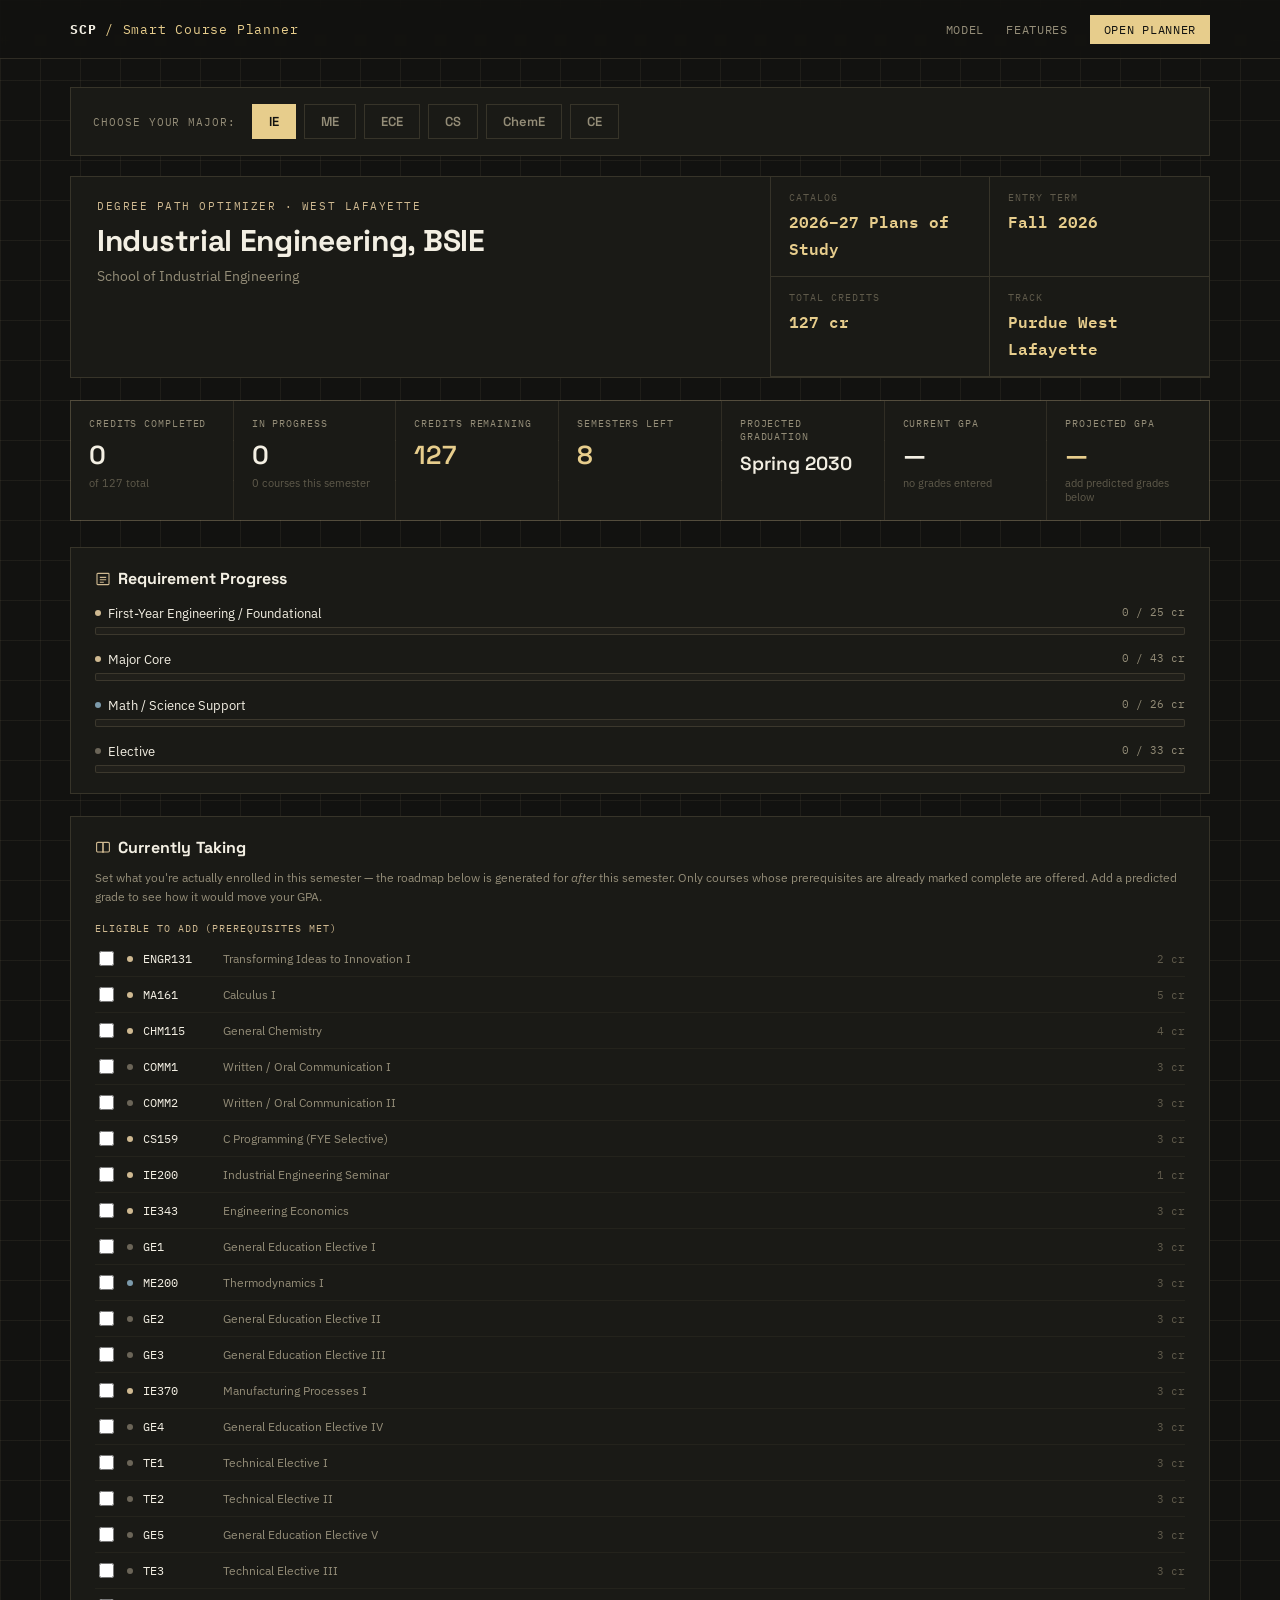
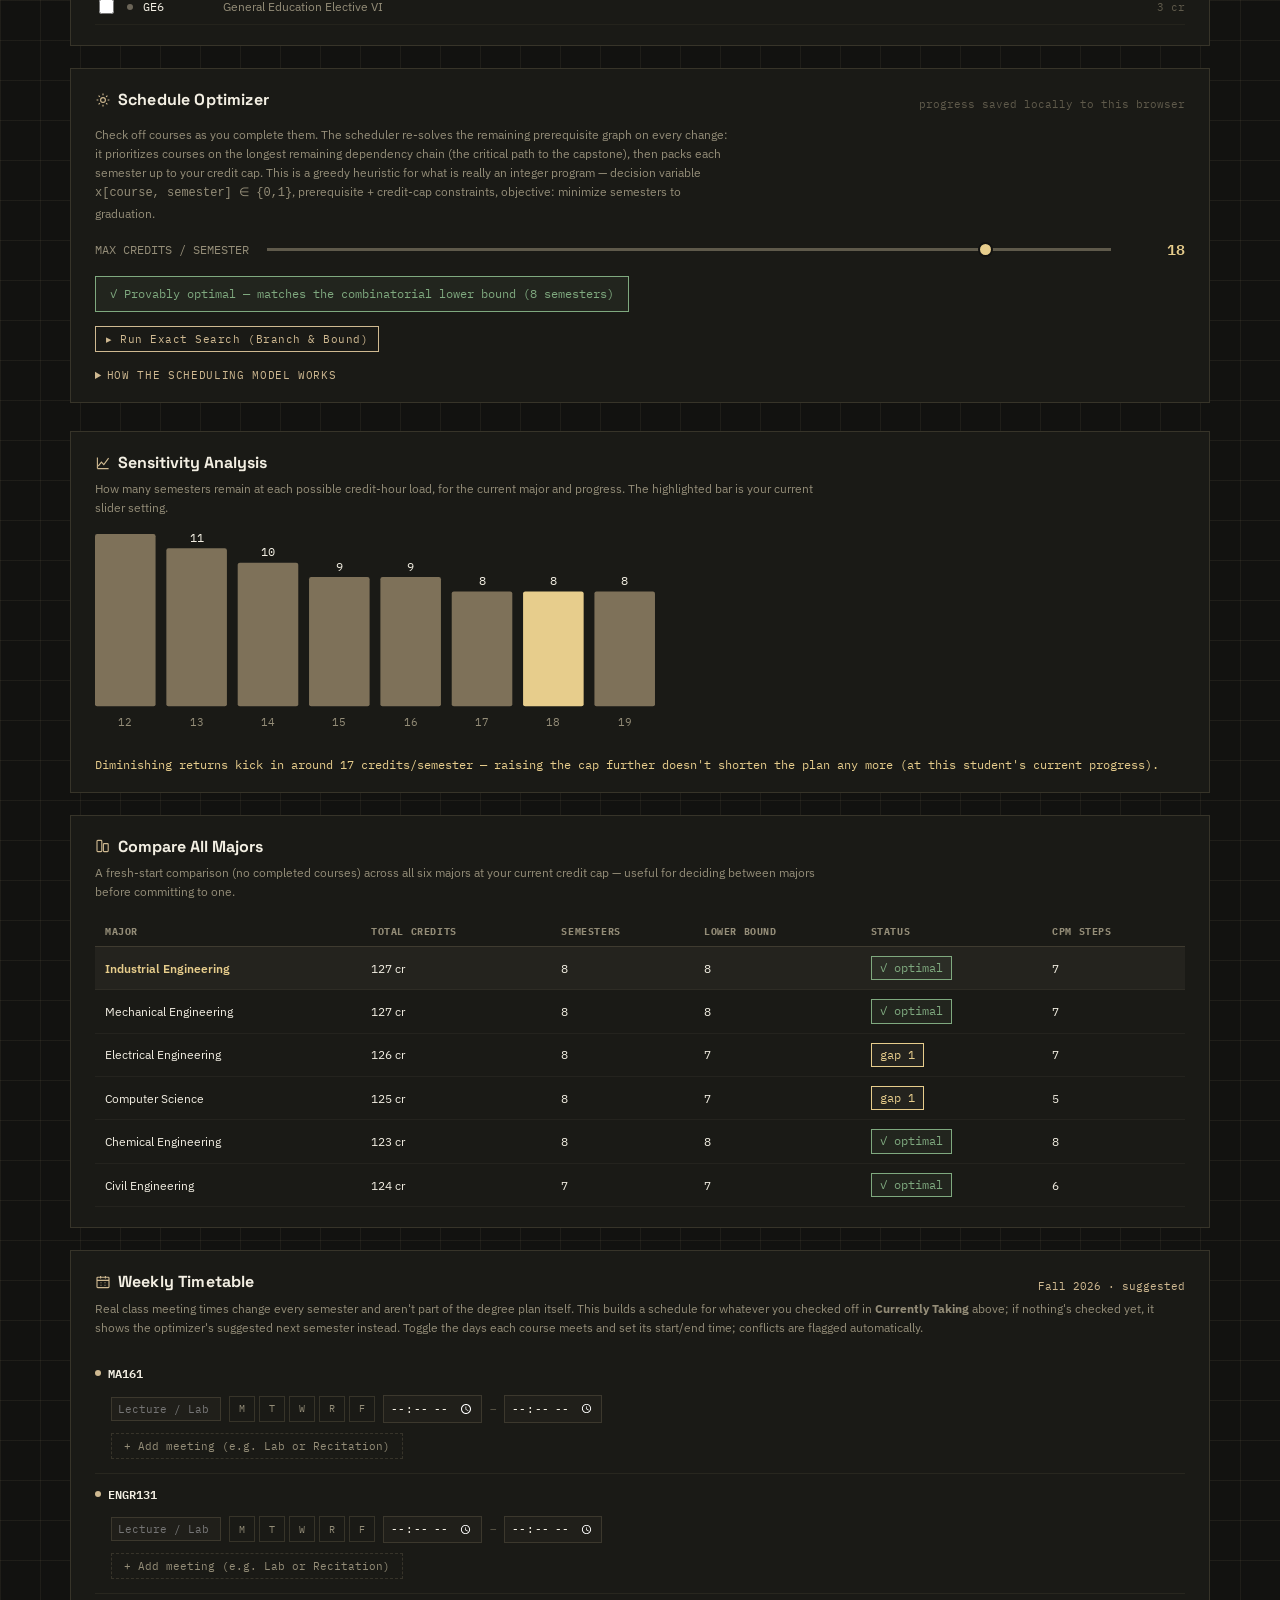
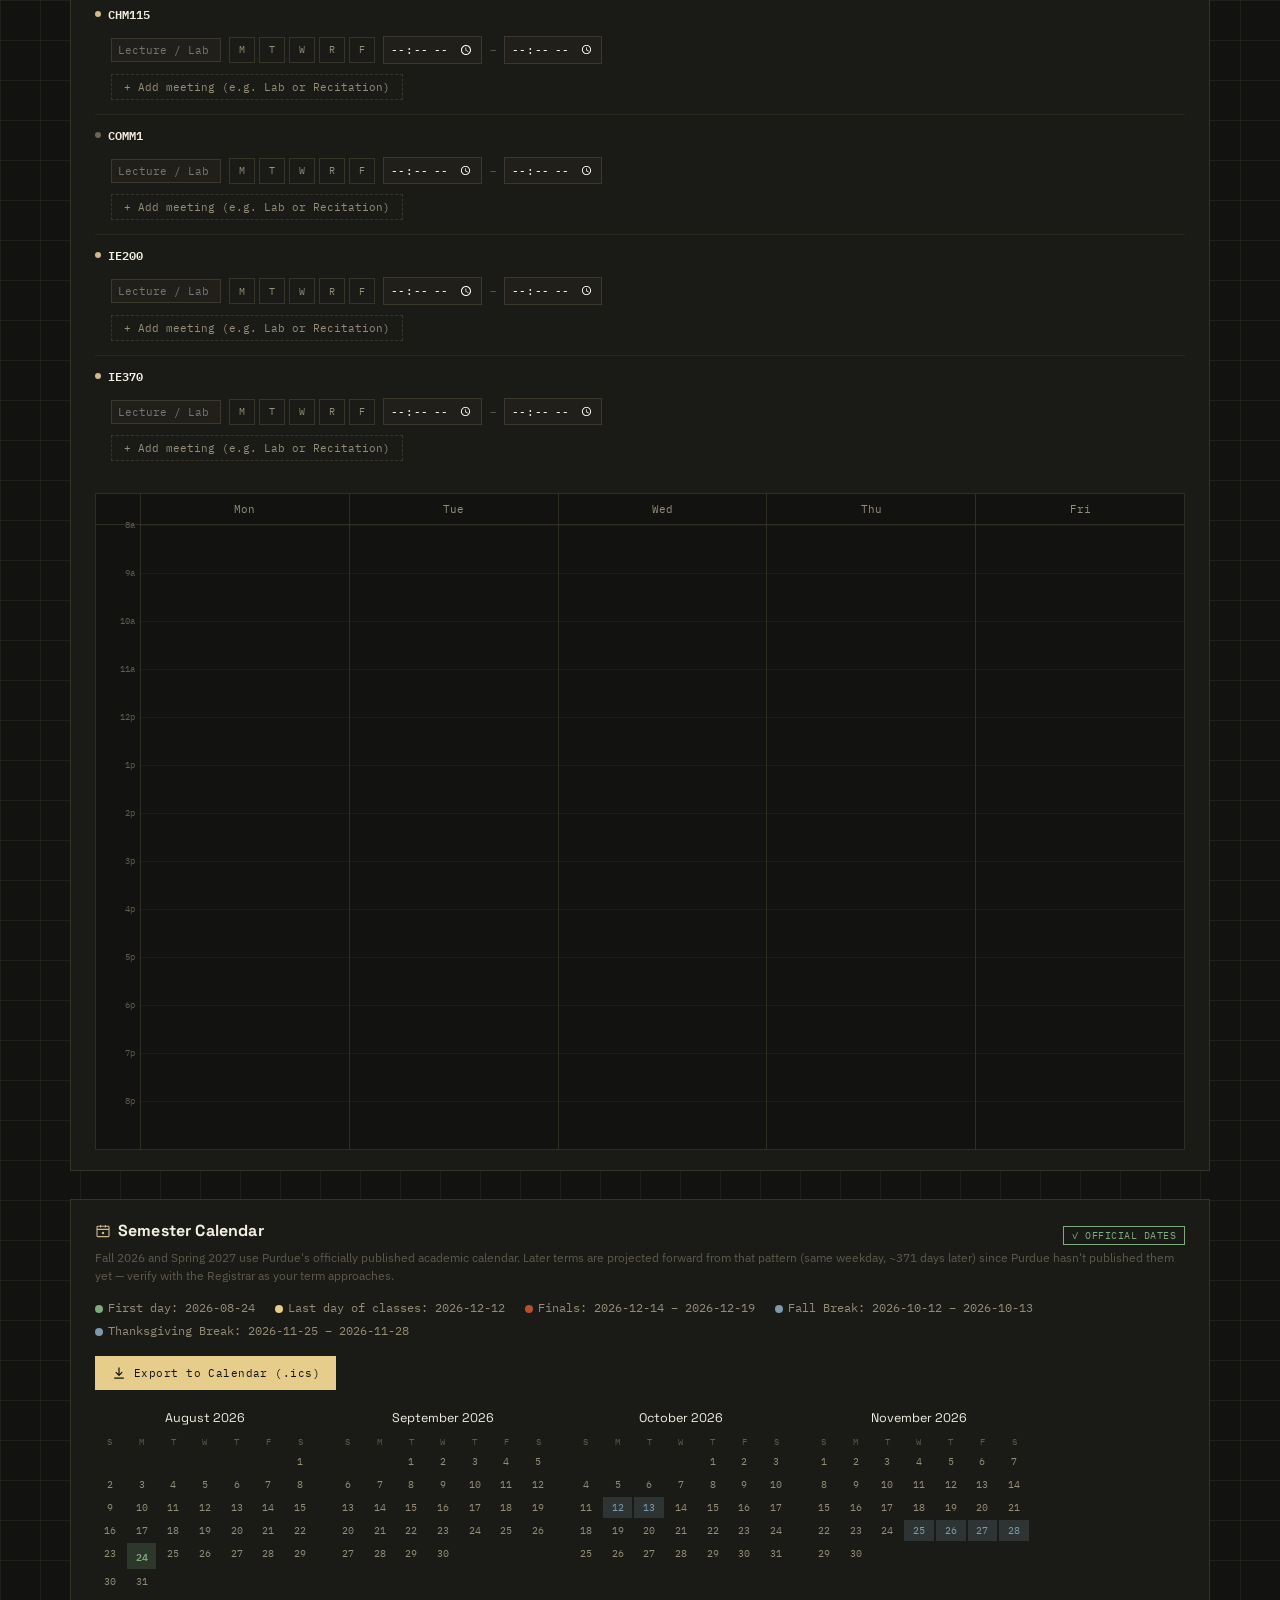
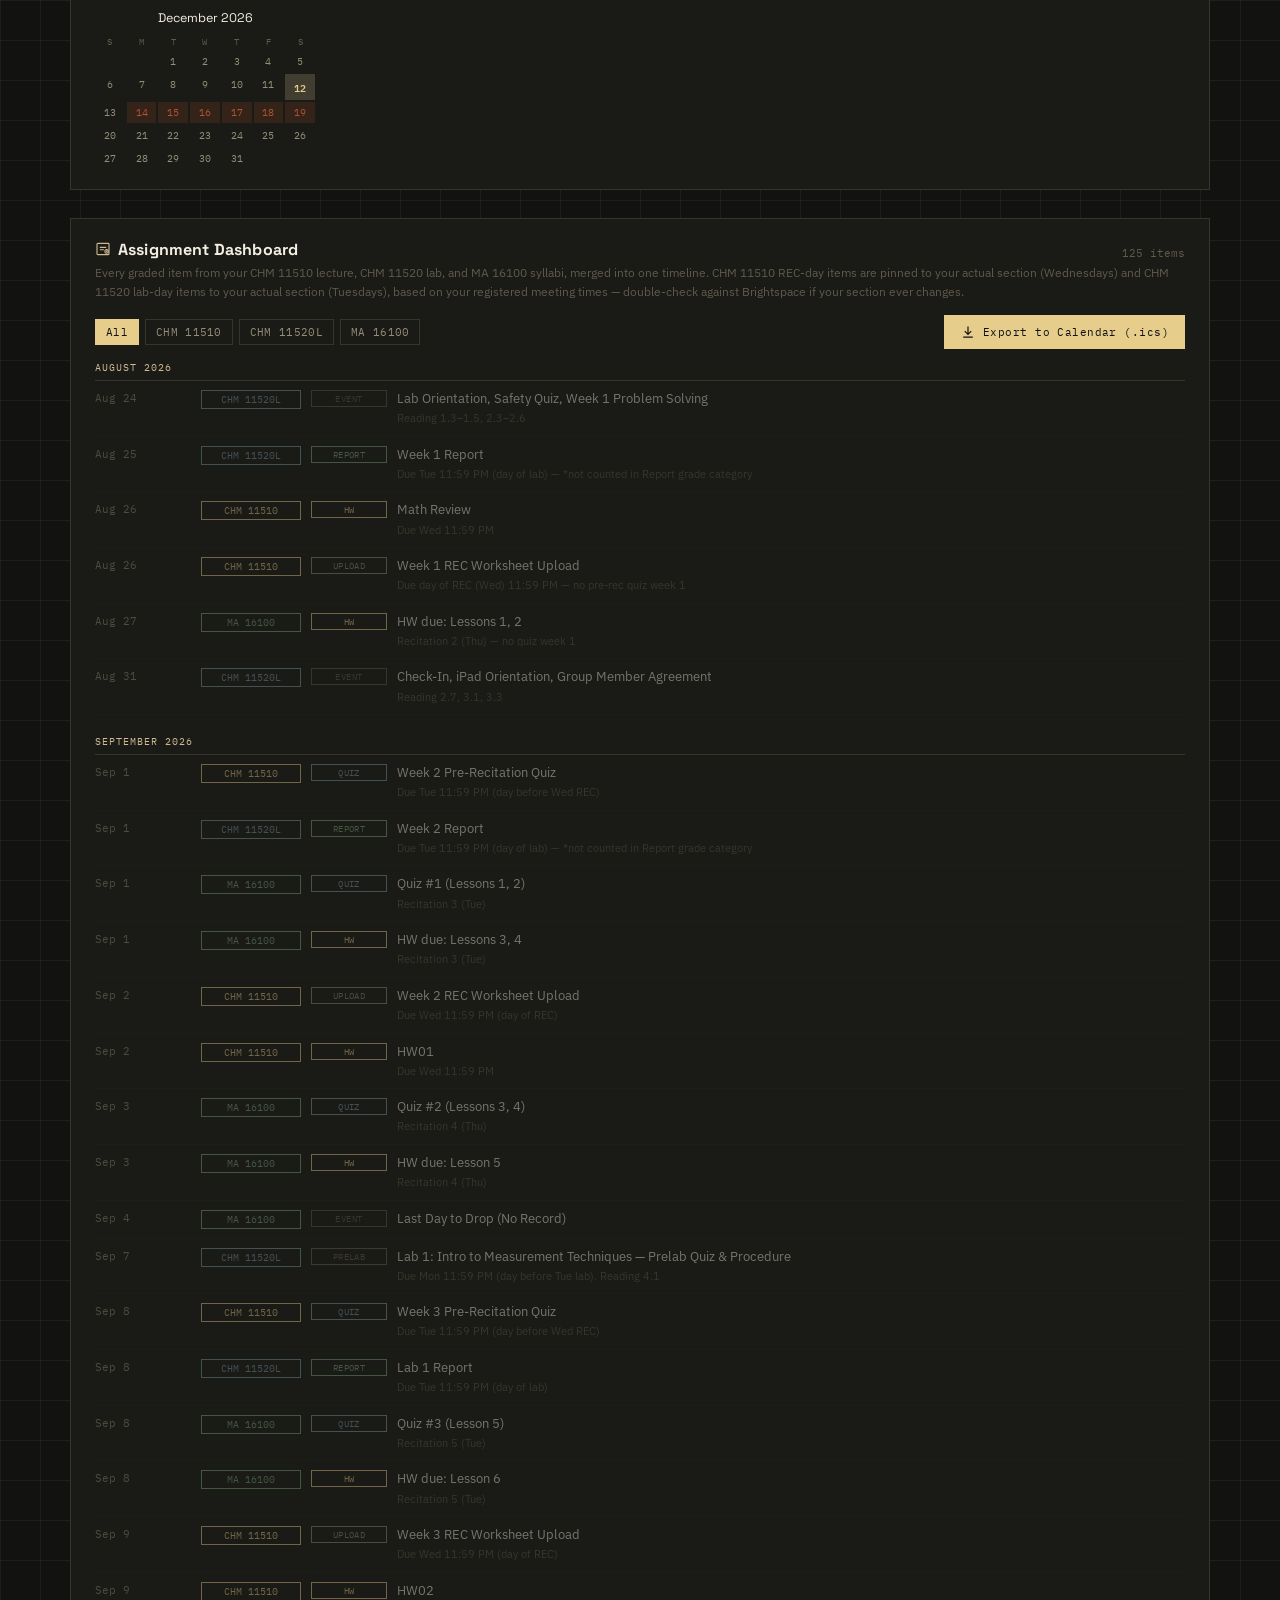
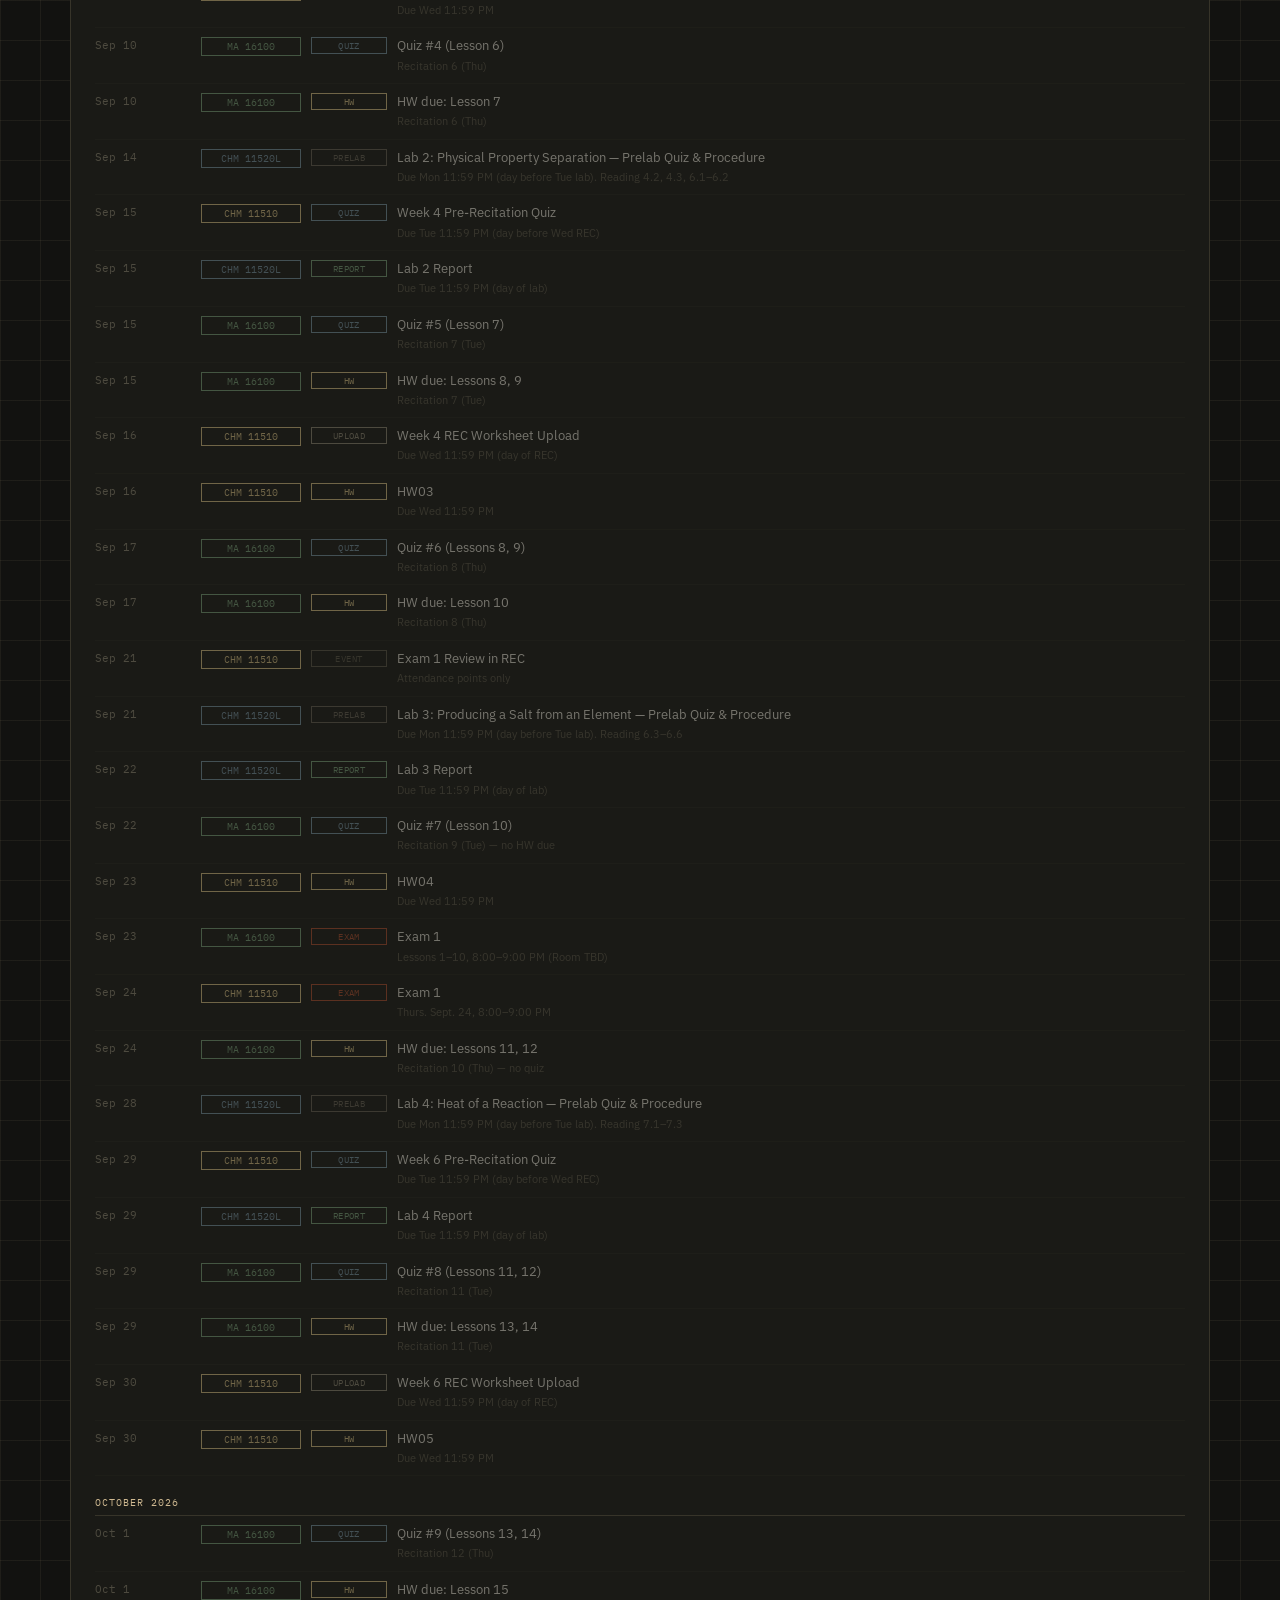
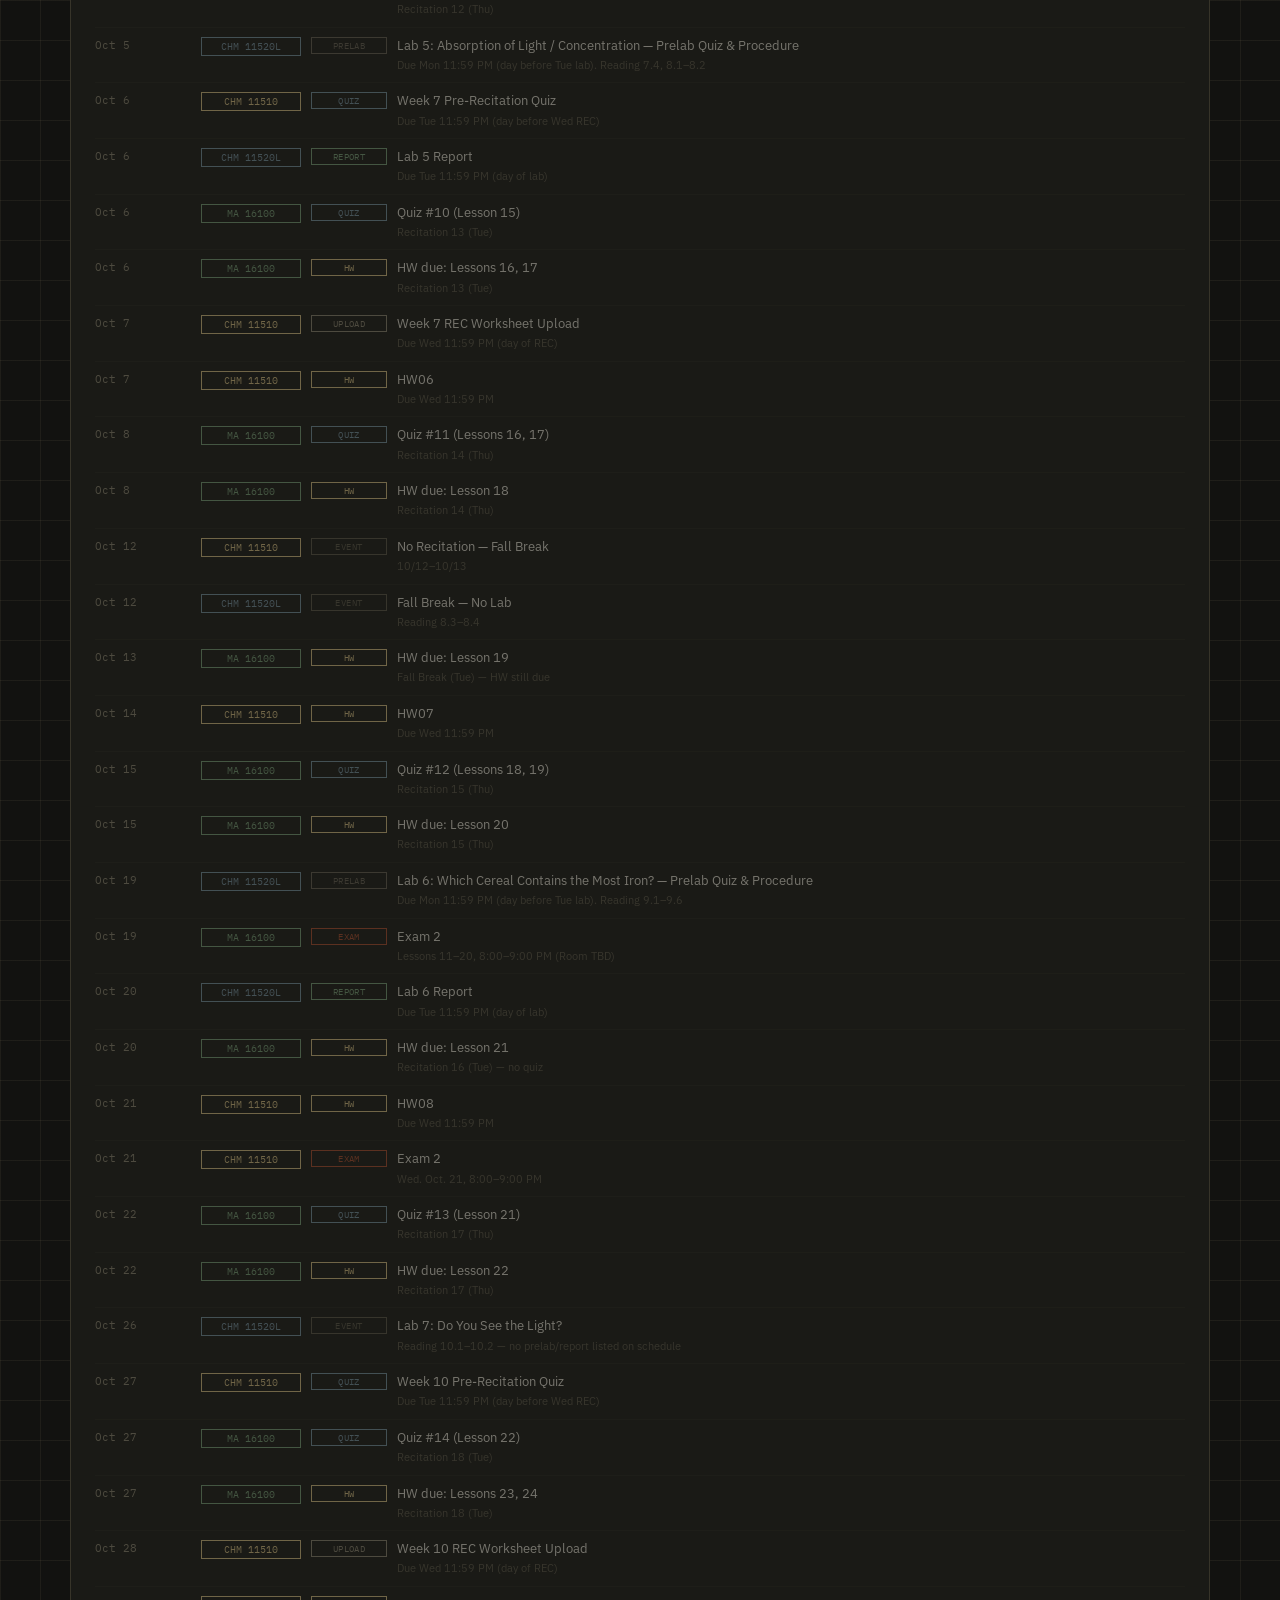
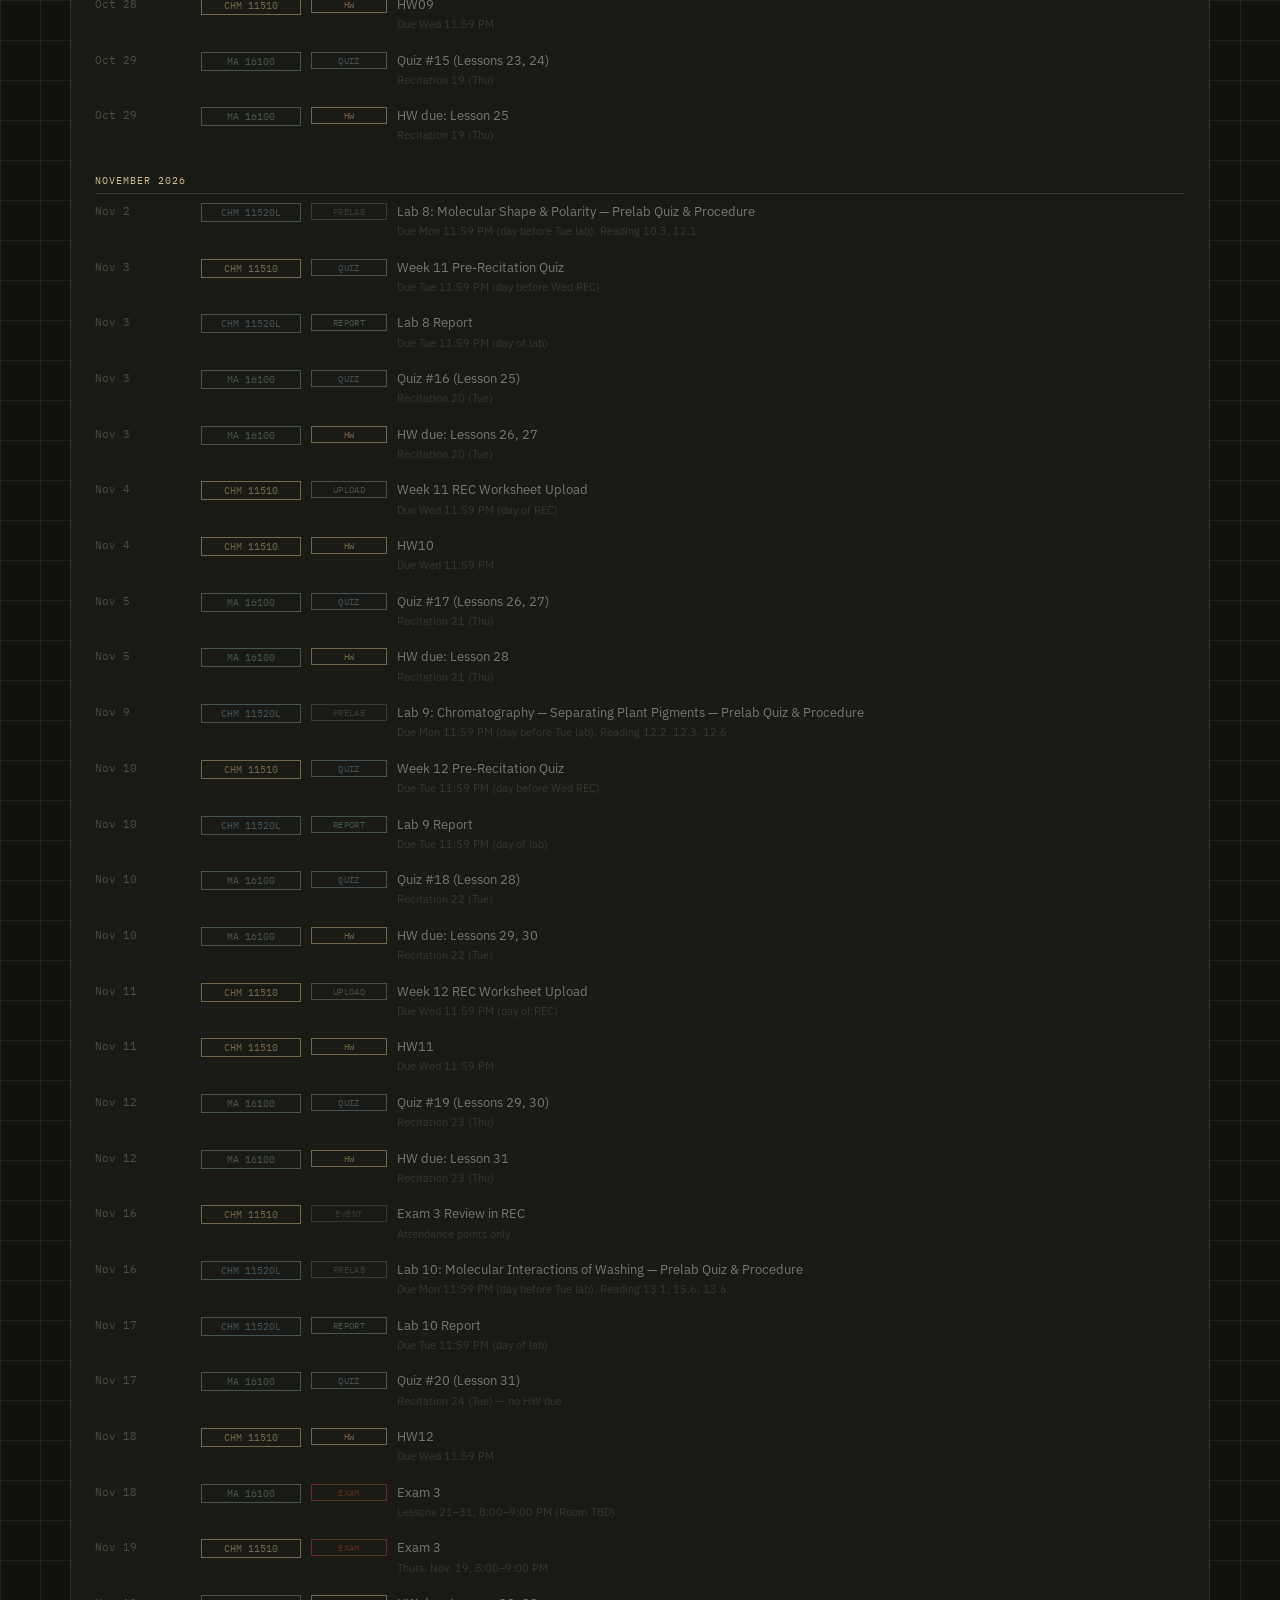
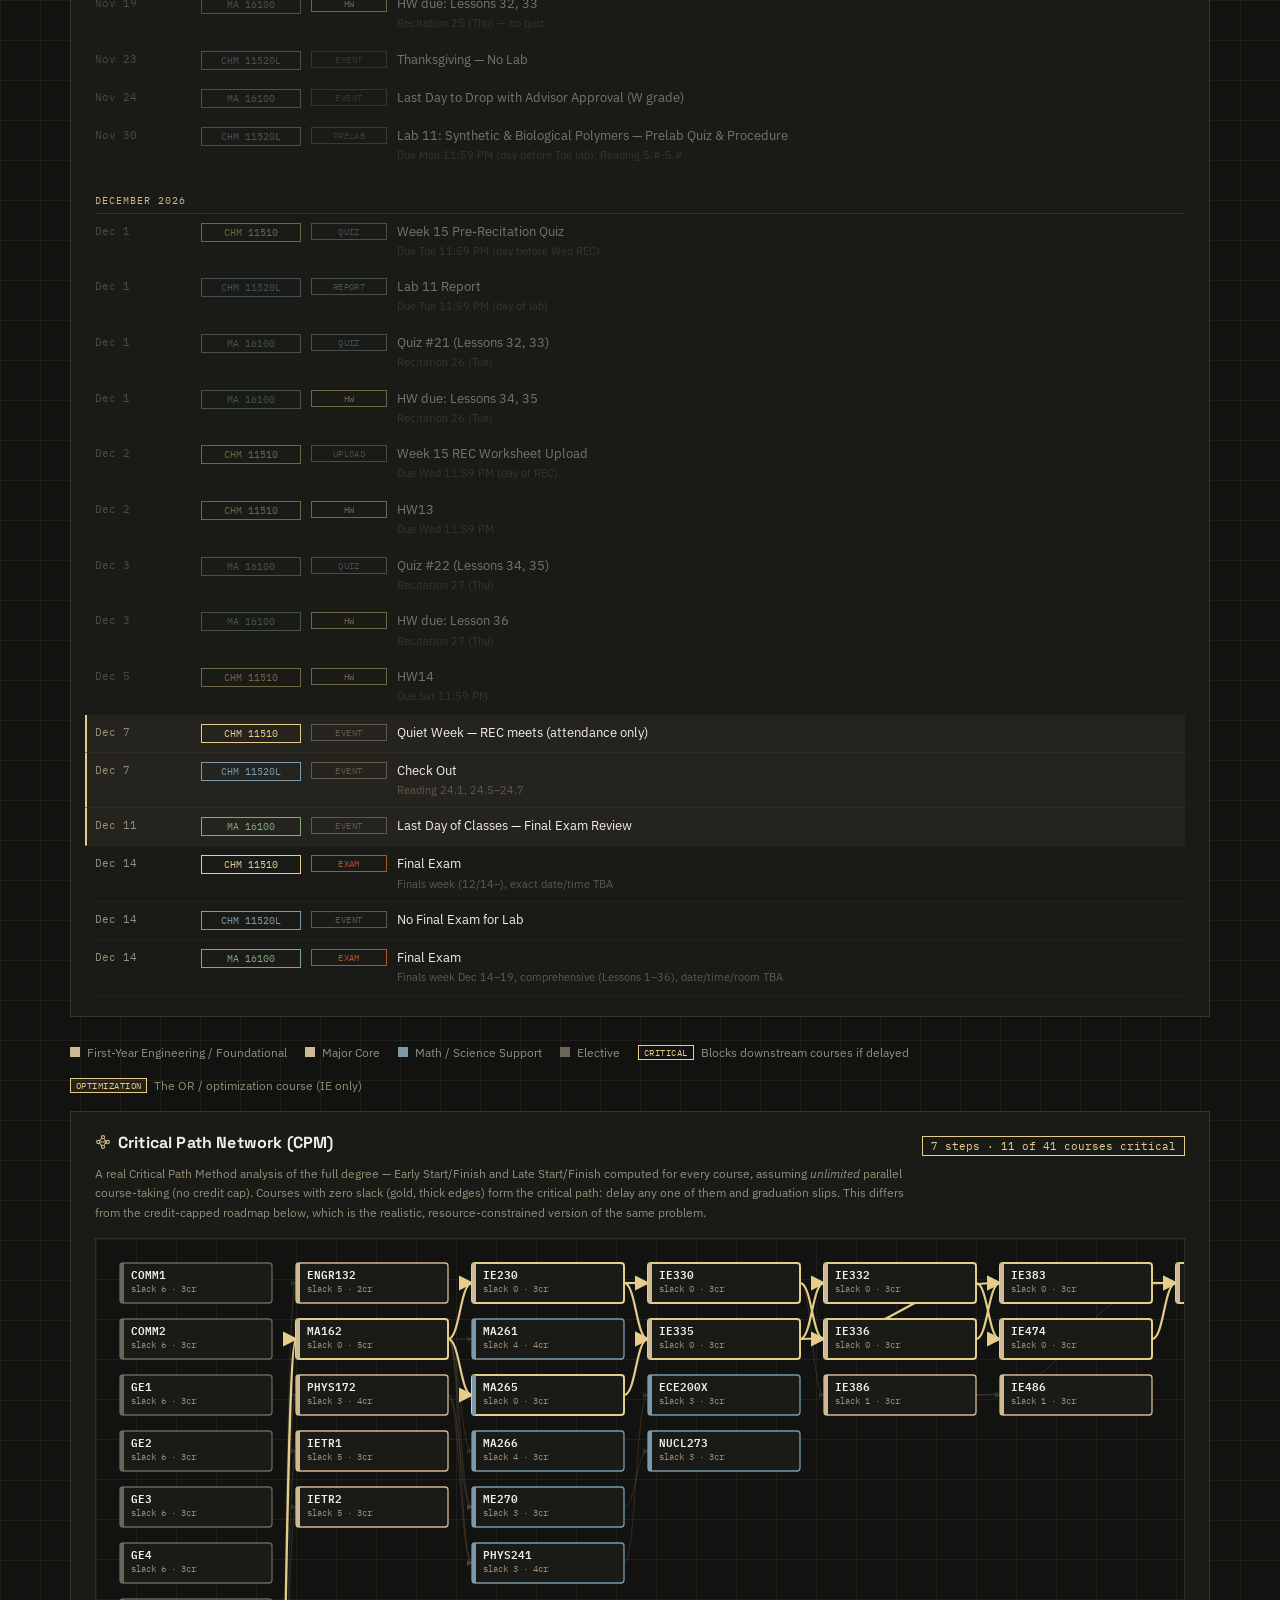
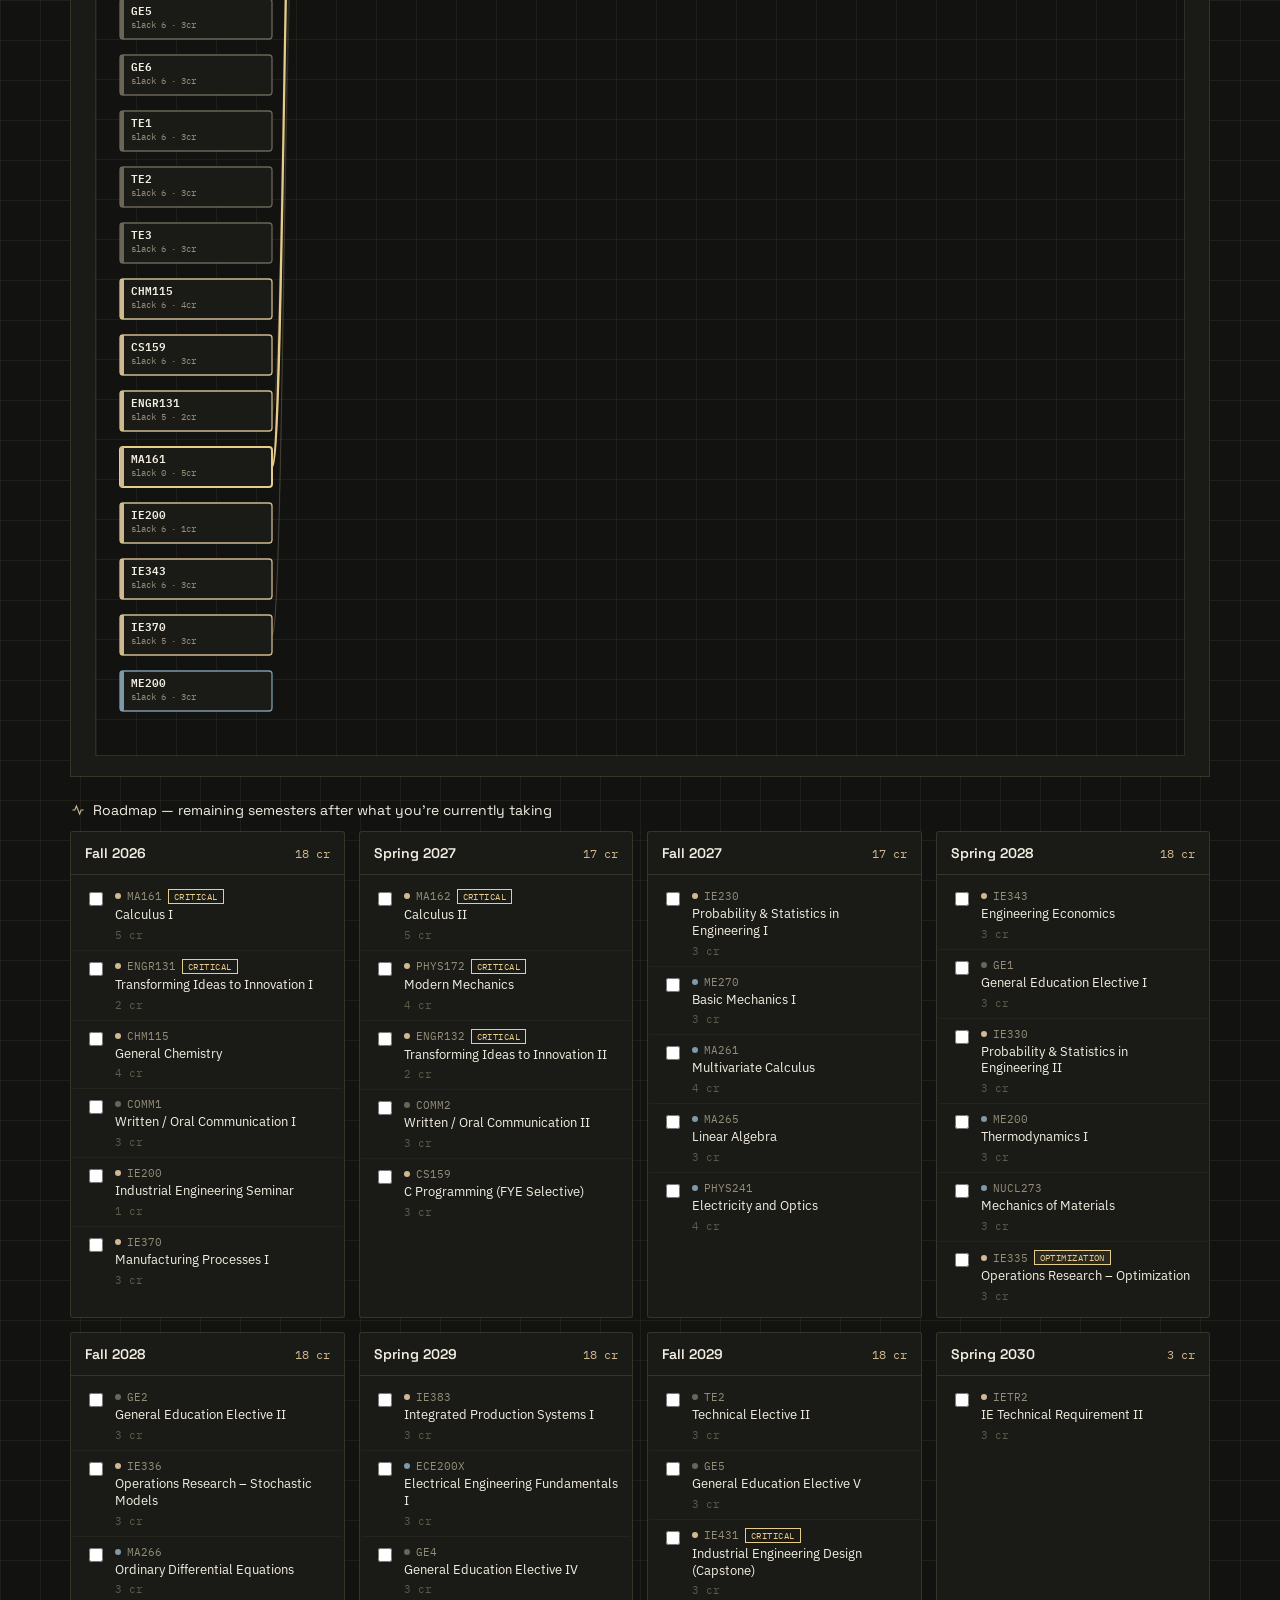
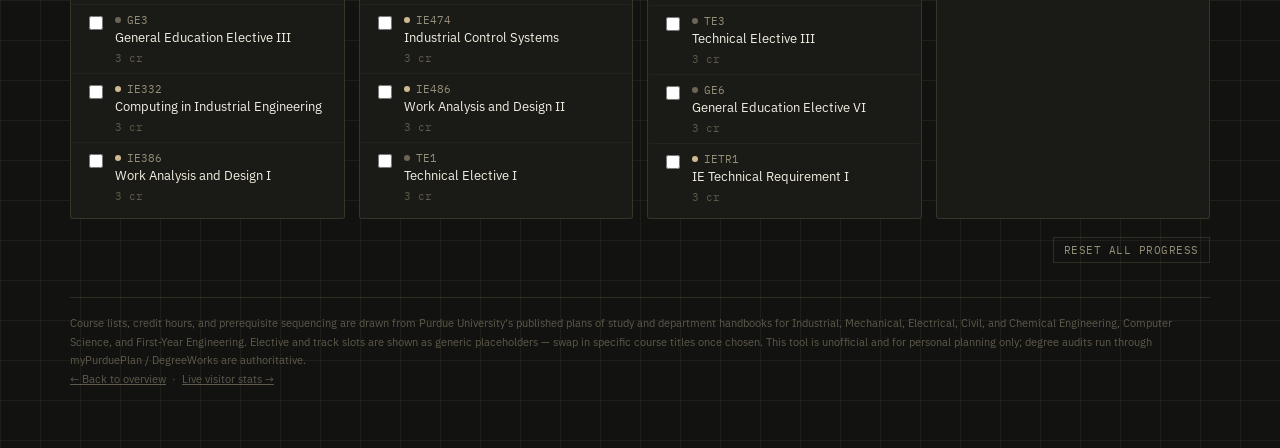
==== commit 81735bc1: "Add assignment dashboard section" ====
--- a/planner.html
+++ b/planner.html
@@ -148,6 +148,19 @@
     <div class="cal-months" id="calMonths"></div>
   </div>
 
+  <div class="assign-wrap" id="assignSection">
+    <div class="assign-head">
+      <h2><svg class="icon-inline" aria-hidden="true" viewBox="0 0 20 20" fill="none" stroke="currentColor" stroke-width="1.4"><rect x="2.5" y="3" width="15" height="14" rx="1"/><path d="M6 8h8M6 11h5"/><circle cx="14.5" cy="13" r="2.2"/><path d="M14.5 11.8v1.4l0.9 0.6"/></svg>Assignment Dashboard</h2>
+      <span class="assign-count" id="assignCount"></span>
+    </div>
+    <div class="assign-note">Every graded item from your CHM 11510 lecture, CHM 11520 lab, and MA 16100 syllabi, merged into one timeline. CHM 11510 REC-day items are pinned to your actual section (Wednesdays) and CHM 11520 lab-day items to your actual section (Tuesdays), based on your registered meeting times — double-check against Brightspace if your section ever changes.</div>
+    <div class="assign-controls">
+      <div class="assign-filters" id="assignFilters"></div>
+      <button class="cal-export-btn" id="assignExportBtn"><svg class="icon-inline" aria-hidden="true" viewBox="0 0 20 20" fill="none" stroke="currentColor" stroke-width="1.5" style="color:inherit;"><path d="M10 3v10M6 9l4 4 4-4M4 16.5h12"/></svg>Export to Calendar (.ics)</button>
+    </div>
+    <div class="assign-list" id="assignList"></div>
+  </div>
+
   <div class="legend">
     <div class="legend-item"><span class="swatch" style="background:var(--gold)"></span>First-Year Engineering / Foundational</div>
     <div class="legend-item"><span class="swatch" style="background:var(--ie)"></span>Major Core</div>
--- a/style.css
+++ b/style.css
@@ -292,6 +292,38 @@
 .cal-day.finals{background:rgba(184,80,47,0.16);color:var(--danger);}
 .cal-day.break{background:rgba(124,154,171,0.2);color:var(--science);}
 
+.assign-wrap{border:1px solid var(--border);background:var(--bg-panel);padding:20px 24px;margin-bottom:28px;}
+.assign-head{display:flex;justify-content:space-between;align-items:baseline;flex-wrap:wrap;gap:10px;margin-bottom:4px;}
+.assign-wrap h2{font-family:'Space Grotesk',sans-serif;font-size:16px;margin:0;letter-spacing:0.01em;display:flex;align-items:center;}
+.assign-count{font-family:'IBM Plex Mono',monospace;font-size:10.5px;color:var(--muted-dim);}
+.assign-note{font-size:11.5px;color:var(--muted-dim);margin-bottom:14px;line-height:1.6;}
+.assign-approx{color:var(--gold-bright);font-weight:600;}
+.assign-controls{display:flex;justify-content:space-between;align-items:center;flex-wrap:wrap;gap:12px;margin-bottom:8px;}
+.assign-filters{display:flex;flex-wrap:wrap;gap:6px;}
+.assign-filter-btn{font-family:'IBM Plex Mono',monospace;font-size:10.5px;letter-spacing:0.03em;color:var(--muted);background:none;border:1px solid var(--border);padding:5px 10px;cursor:pointer;}
+.assign-filter-btn:hover{border-color:var(--gold);color:var(--gold-bright);}
+.assign-filter-btn.active{color:var(--bg);background:var(--gold-bright);border-color:var(--gold-bright);}
+.assign-wrap .cal-export-btn{margin-bottom:0;}
+.assign-list{margin-top:12px;}
+.assign-month{font-family:'IBM Plex Mono',monospace;font-size:10px;letter-spacing:0.1em;text-transform:uppercase;color:var(--gold);border-bottom:1px solid var(--border);padding:14px 0 6px;margin-top:6px;}
+.assign-month:first-child{margin-top:0;padding-top:0;}
+.assign-row{display:grid;grid-template-columns:96px 100px 76px 1fr;gap:10px;align-items:start;padding:9px 0;border-bottom:1px solid rgba(207,185,145,0.06);}
+.assign-row.past{opacity:0.42;}
+.assign-row.upcoming{background:rgba(207,185,145,0.06);border-left:2px solid var(--gold-bright);padding-left:8px;margin-left:-10px;}
+.assign-date{font-family:'IBM Plex Mono',monospace;font-size:11px;color:var(--muted);white-space:nowrap;padding-top:1px;}
+.assign-course-tag{font-family:'IBM Plex Mono',monospace;font-size:10px;padding:2px 6px;border:1px solid var(--border);color:var(--muted);text-align:center;white-space:nowrap;height:fit-content;}
+.assign-course-tag.course-chm1{color:var(--gold-bright);border-color:var(--gold-bright);}
+.assign-course-tag.course-chm2{color:var(--science);border-color:var(--science);}
+.assign-course-tag.course-math{color:var(--complete);border-color:var(--complete);}
+.assign-type-badge{font-family:'IBM Plex Mono',monospace;font-size:9px;letter-spacing:0.05em;padding:2px 6px;border:1px solid;text-transform:uppercase;text-align:center;white-space:nowrap;height:fit-content;}
+.assign-title{font-size:13px;color:var(--ink);line-height:1.4;}
+.assign-item-note{font-size:11px;color:var(--muted-dim);margin-top:2px;line-height:1.5;}
+.assign-empty{font-size:12px;color:var(--muted-dim);padding:16px 0;}
+@media (max-width:640px){
+  .assign-row{grid-template-columns:1fr;gap:4px;}
+  .assign-row.upcoming{margin-left:0;padding-left:10px;}
+}
+
 .reset-btn{font-family:'IBM Plex Mono',monospace;font-size:10.5px;color:var(--muted);background:none;border:1px solid var(--border);padding:5px 10px;cursor:pointer;letter-spacing:0.05em;}
 .reset-btn:hover{border-color:var(--gold);color:var(--gold);}
 .status-msg{font-size:10.5px;color:var(--muted-dim);font-family:'IBM Plex Mono',monospace;}
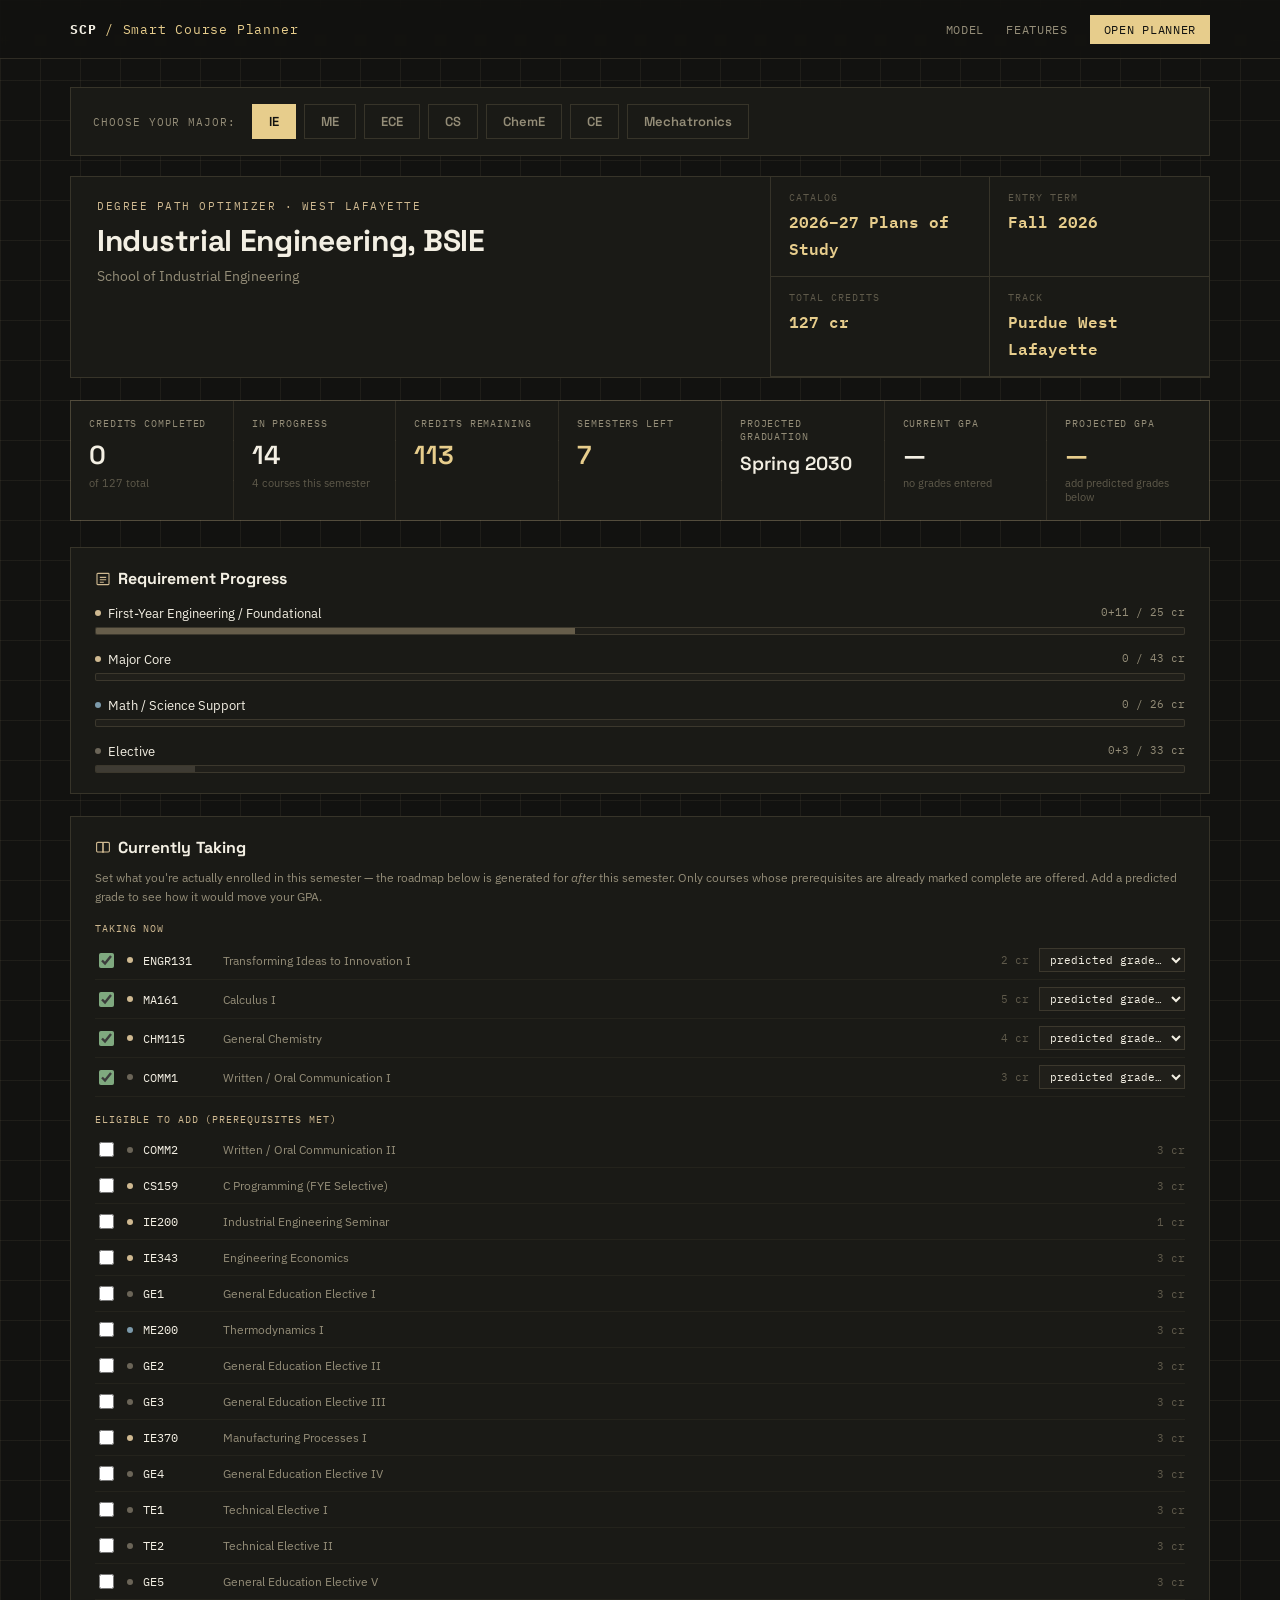
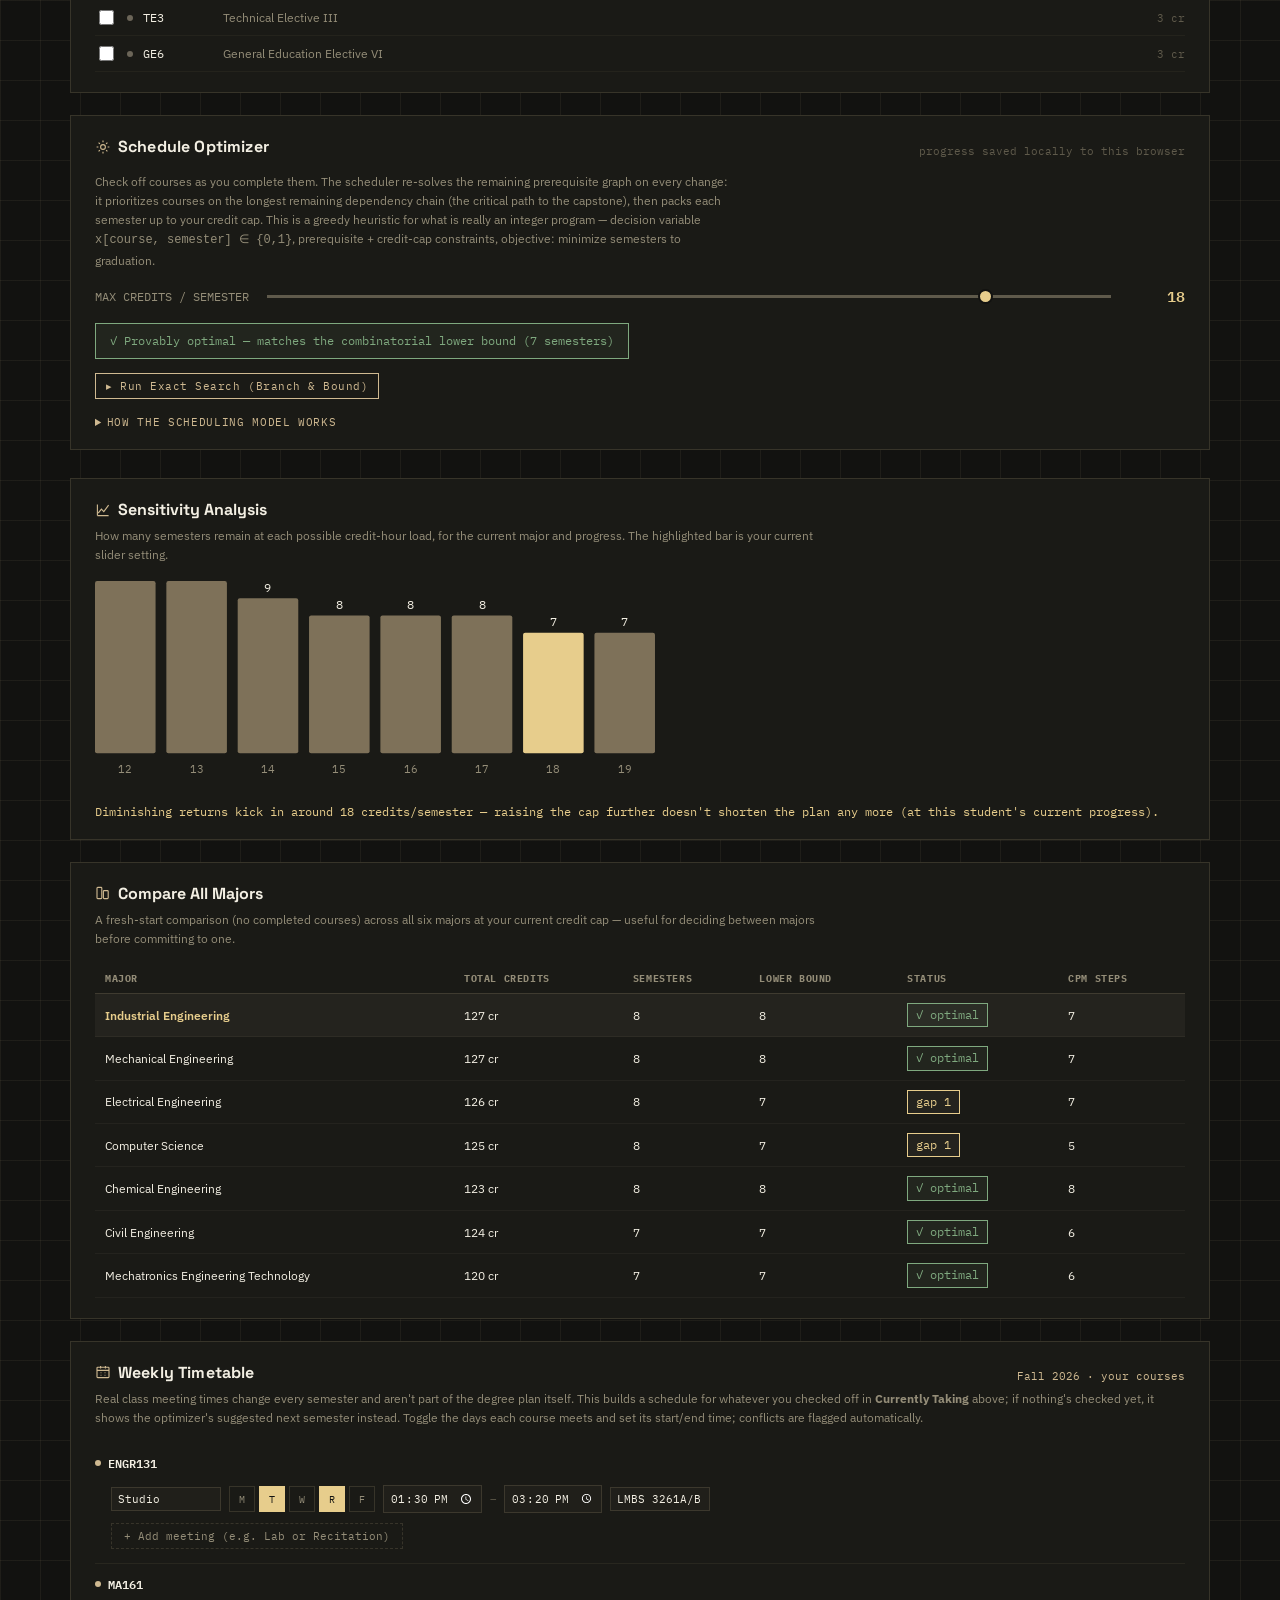
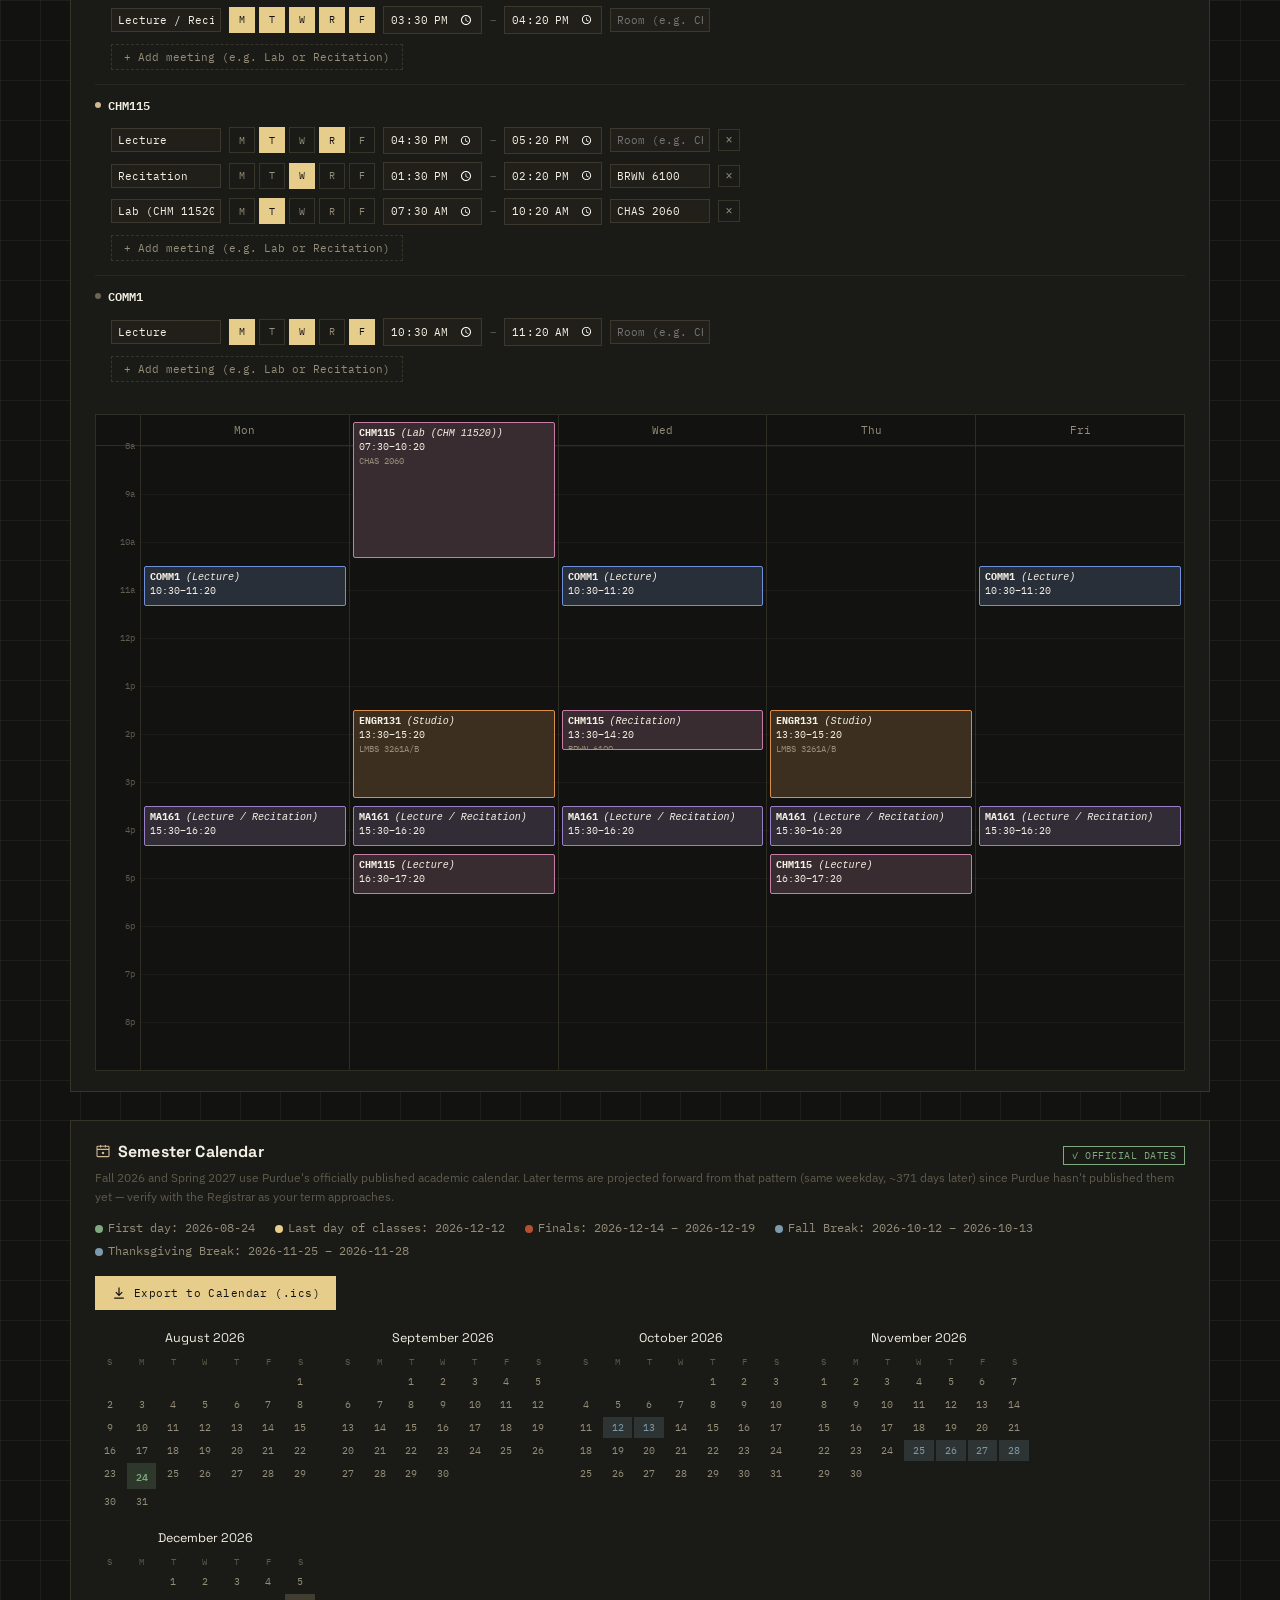
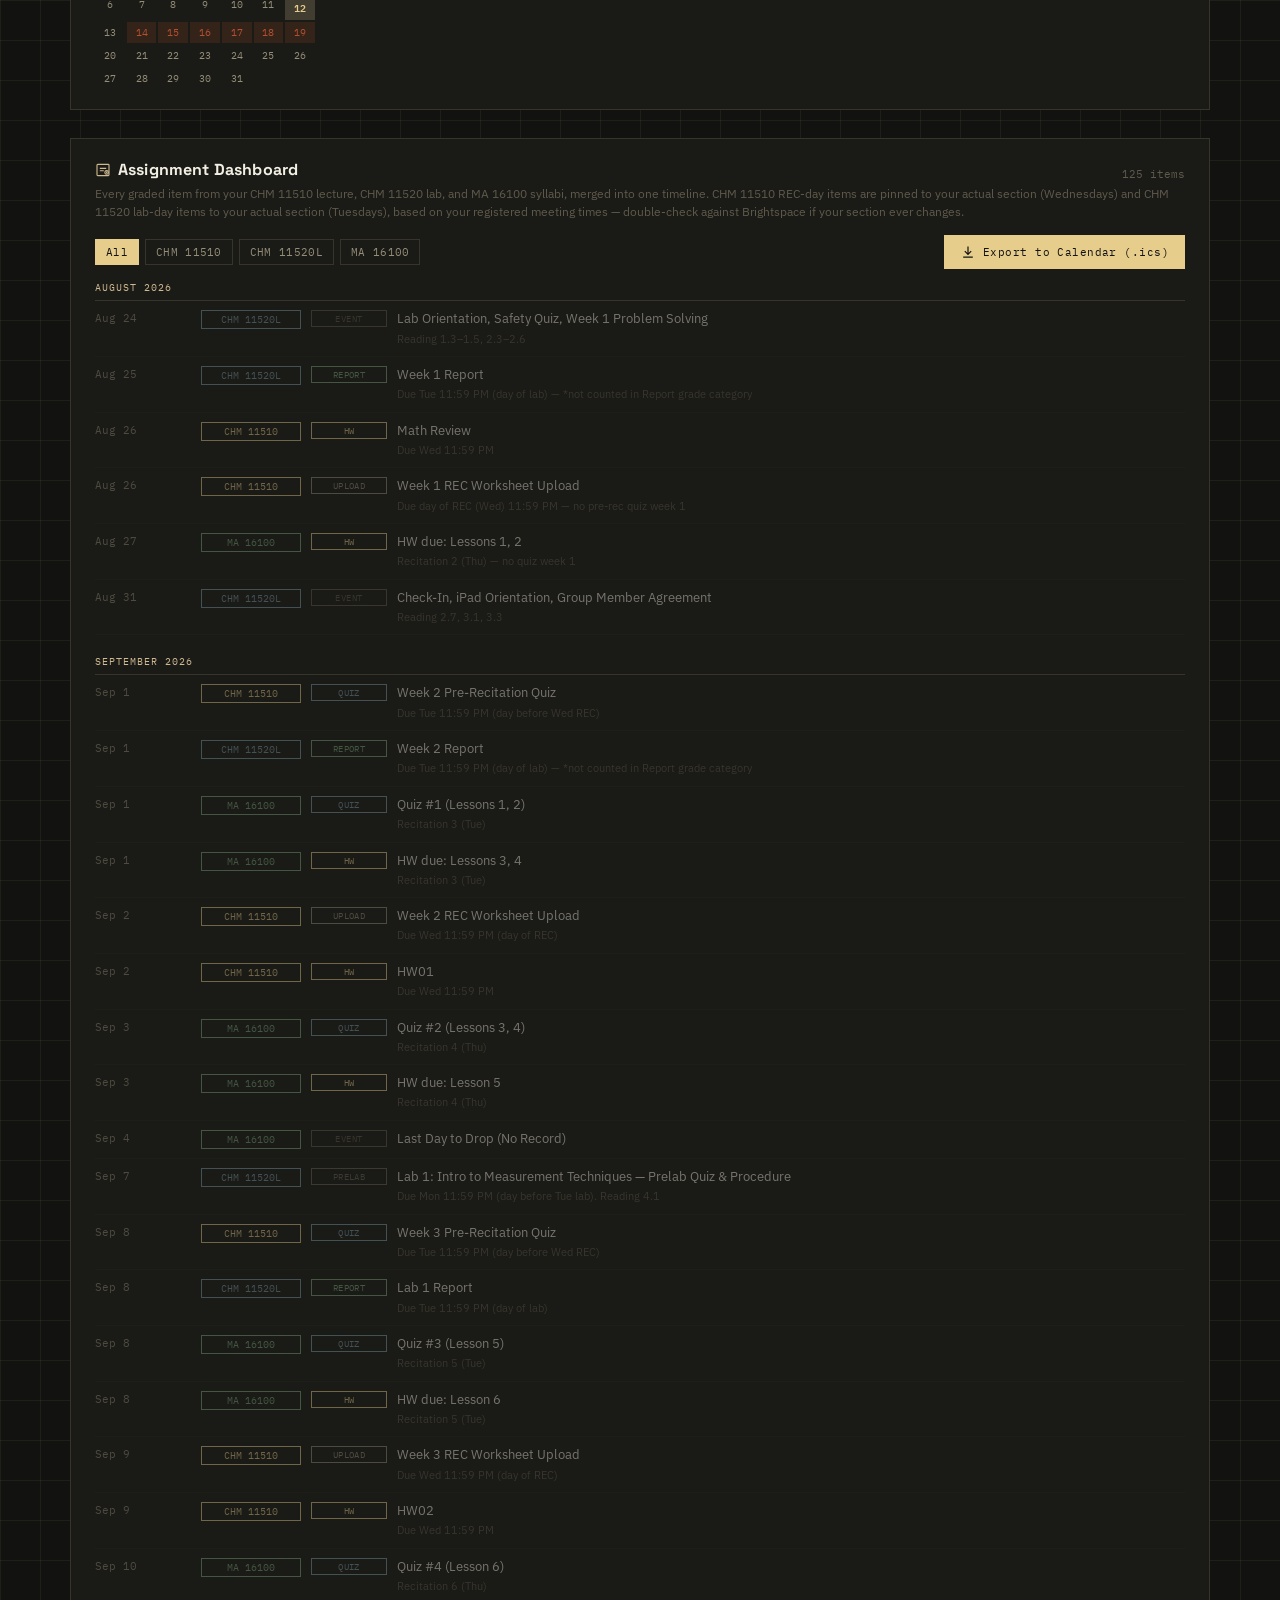
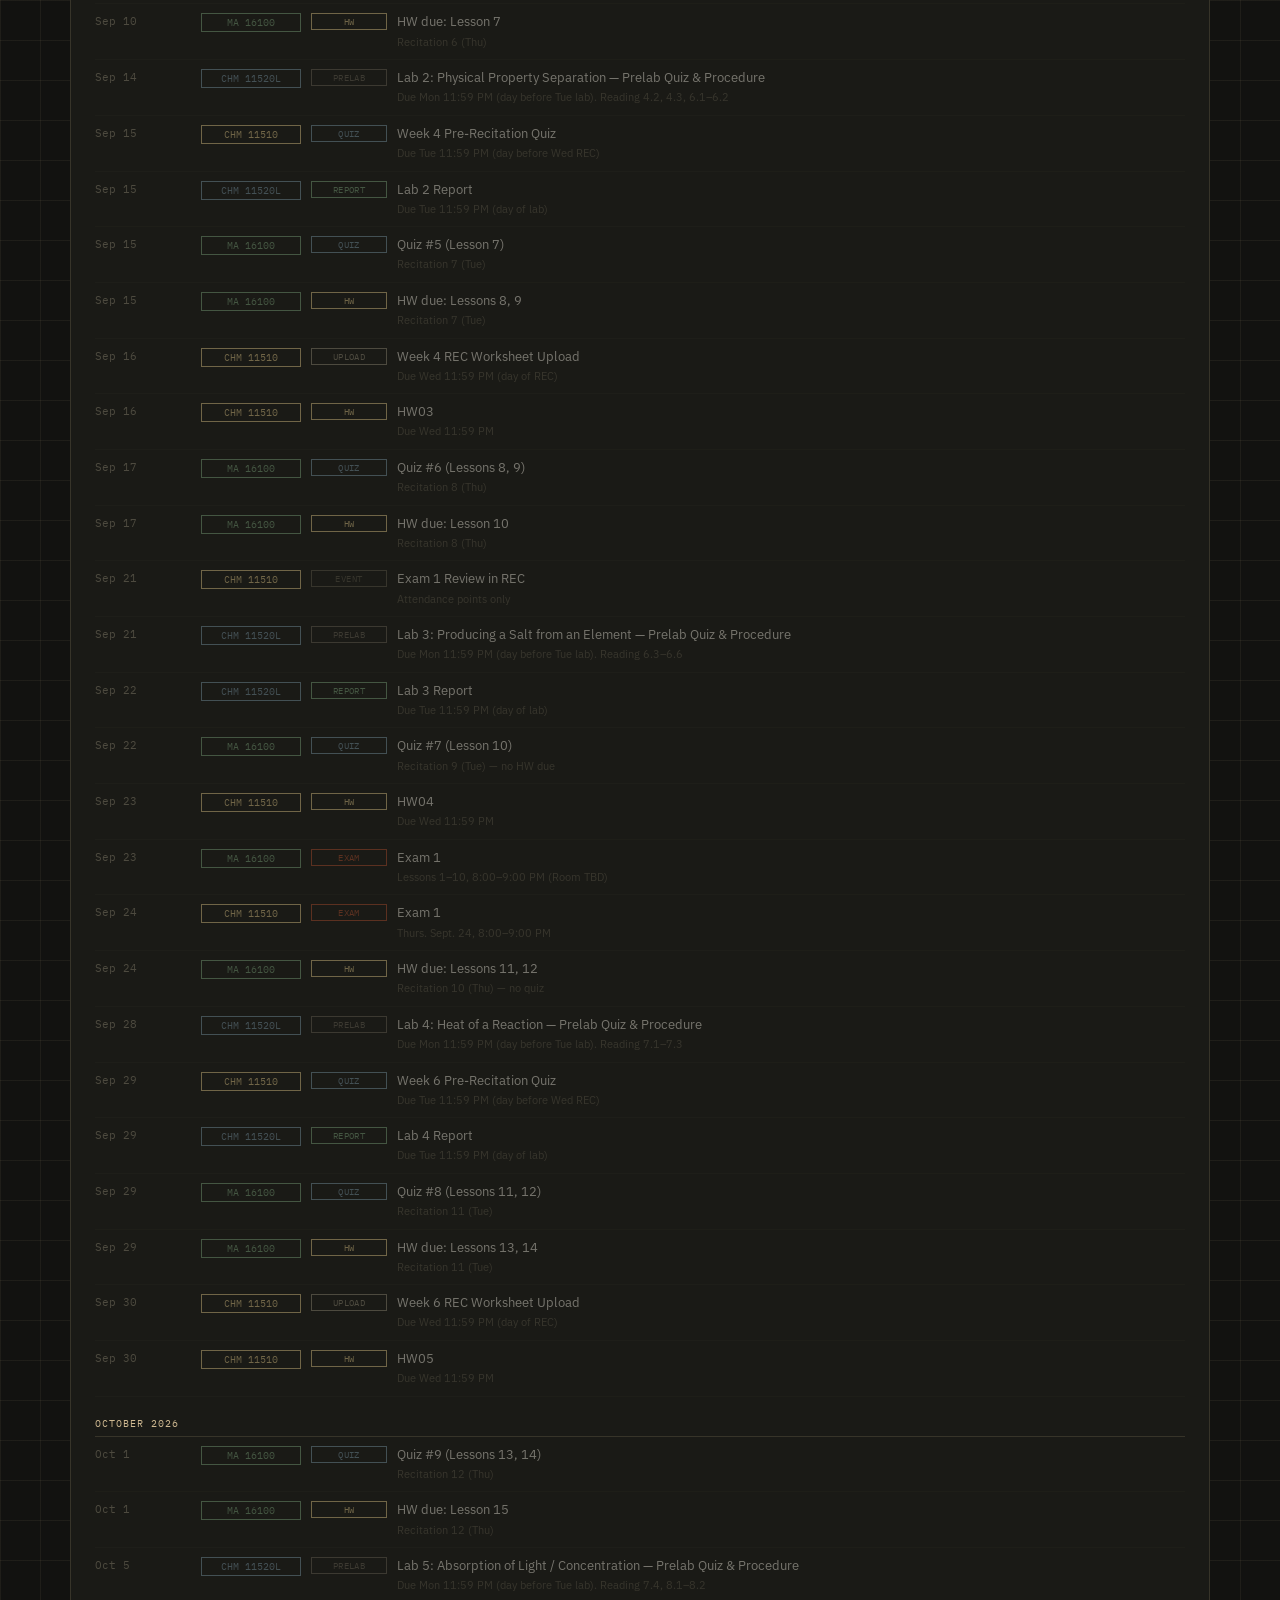
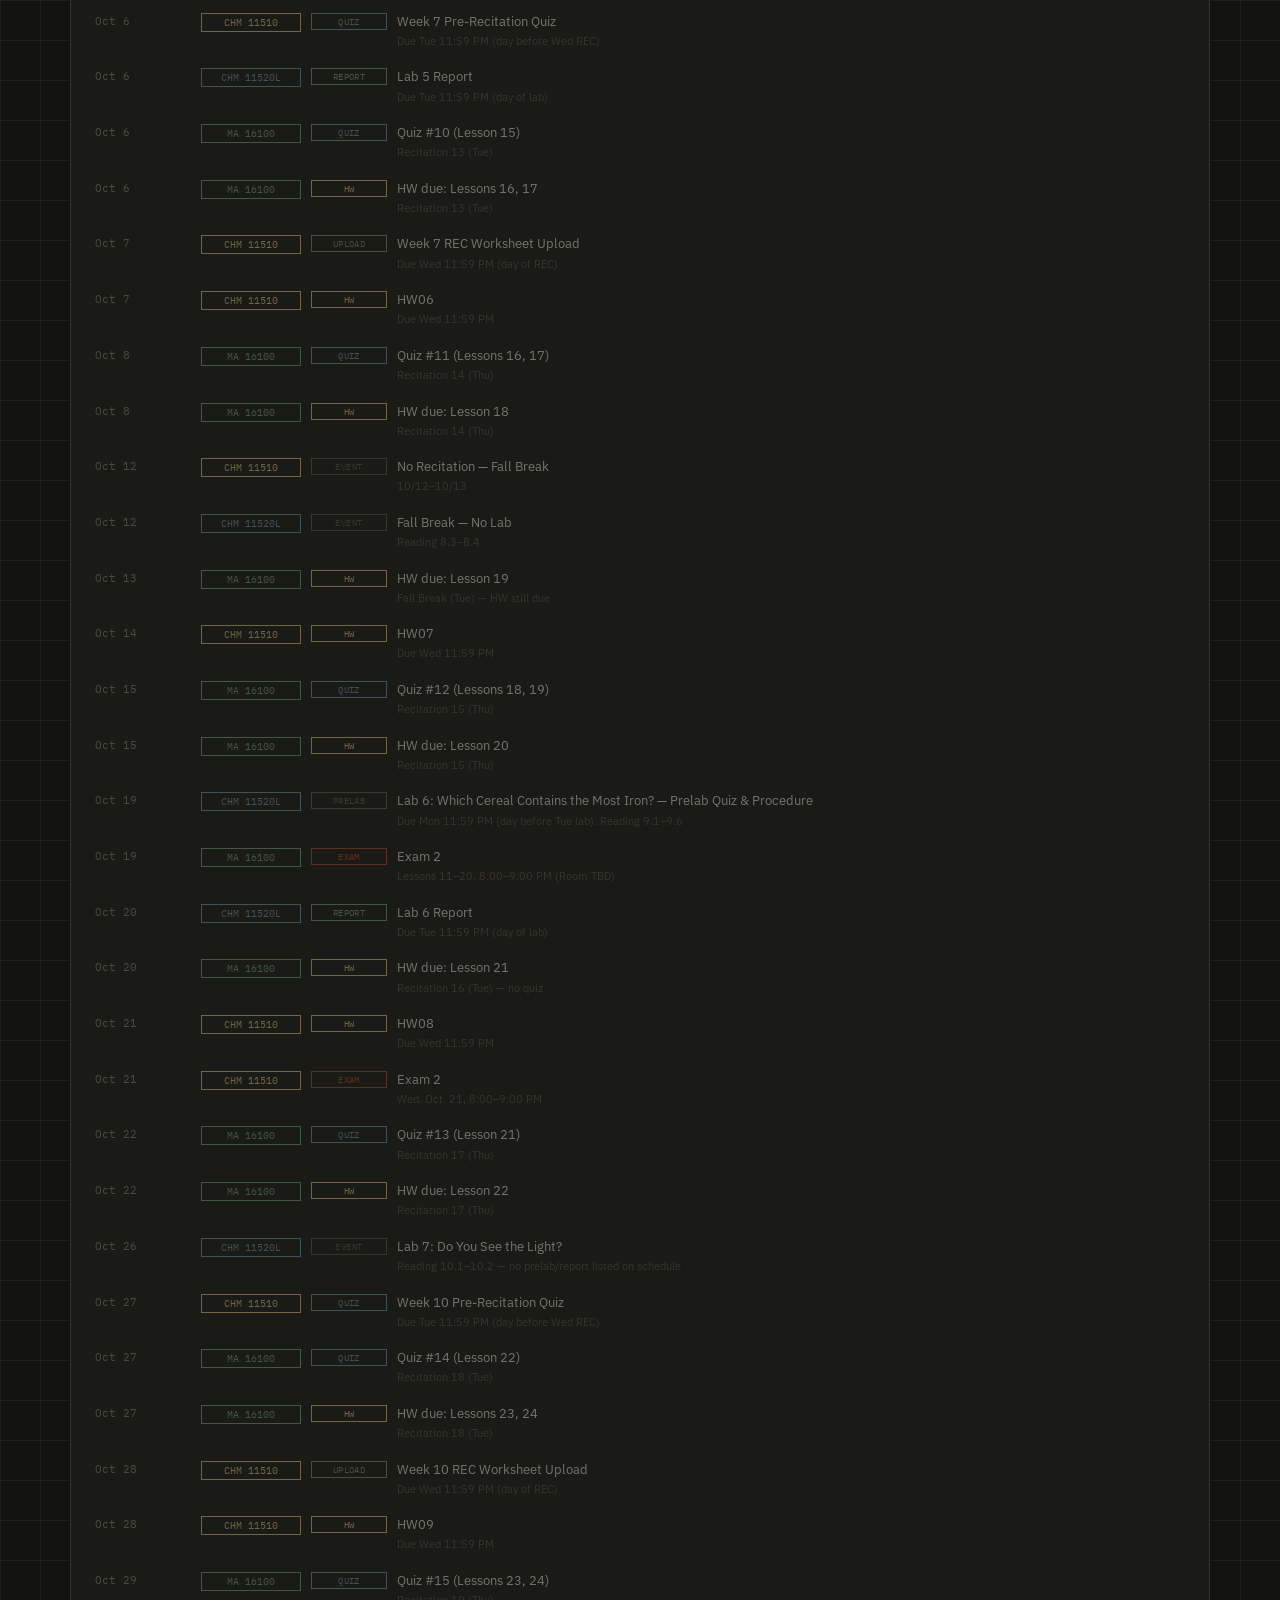
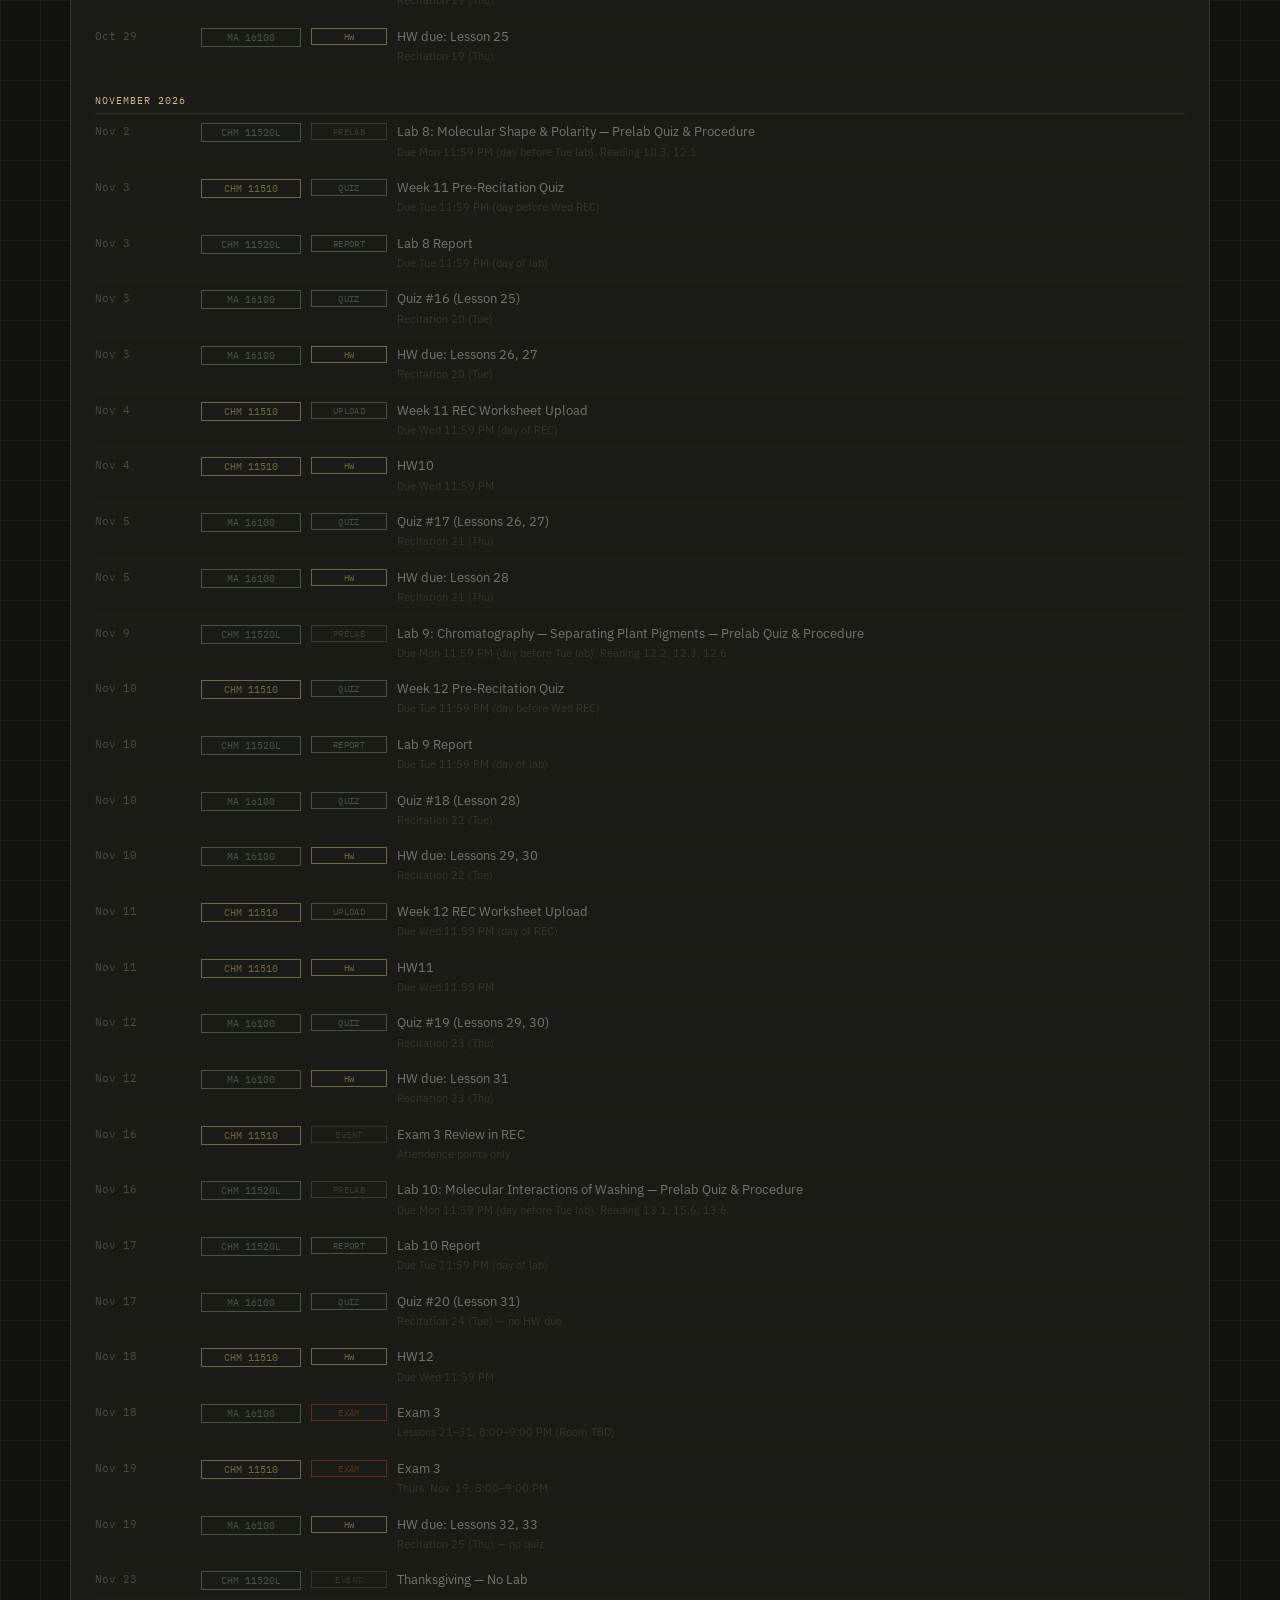
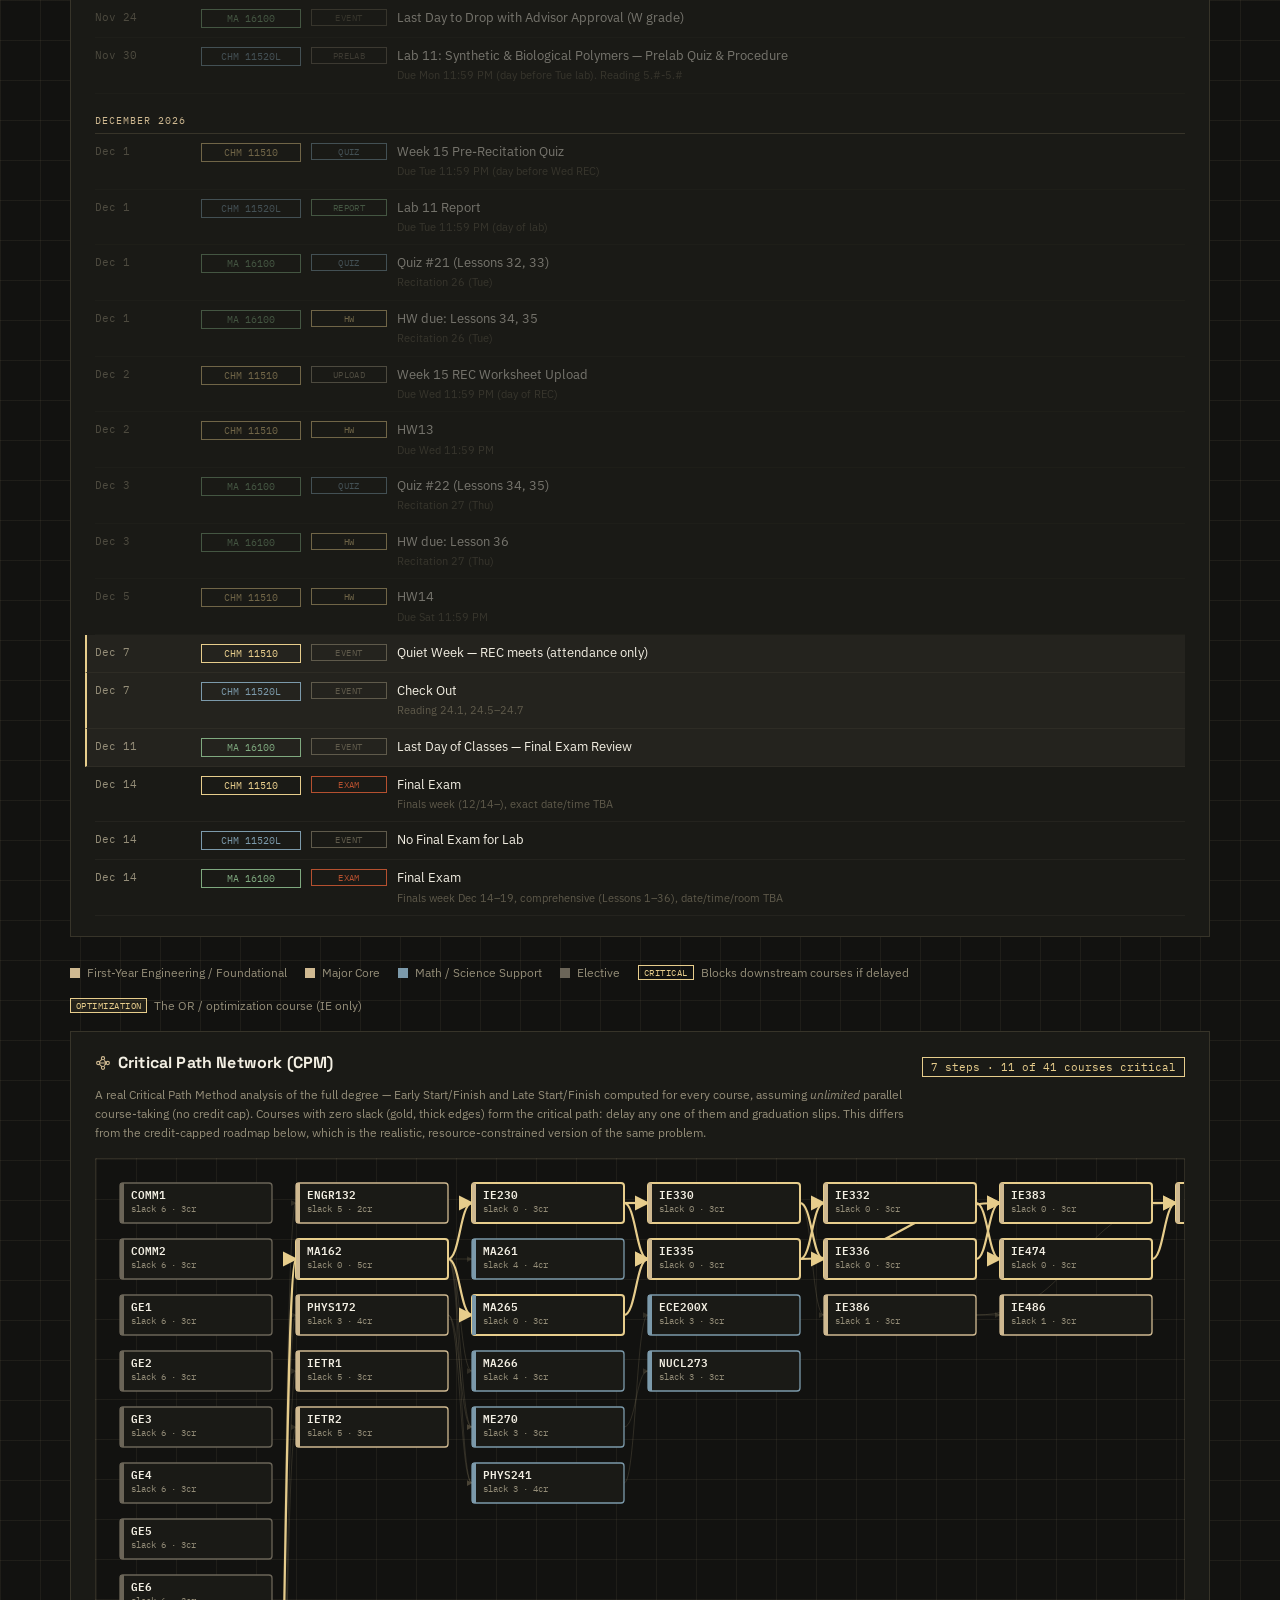
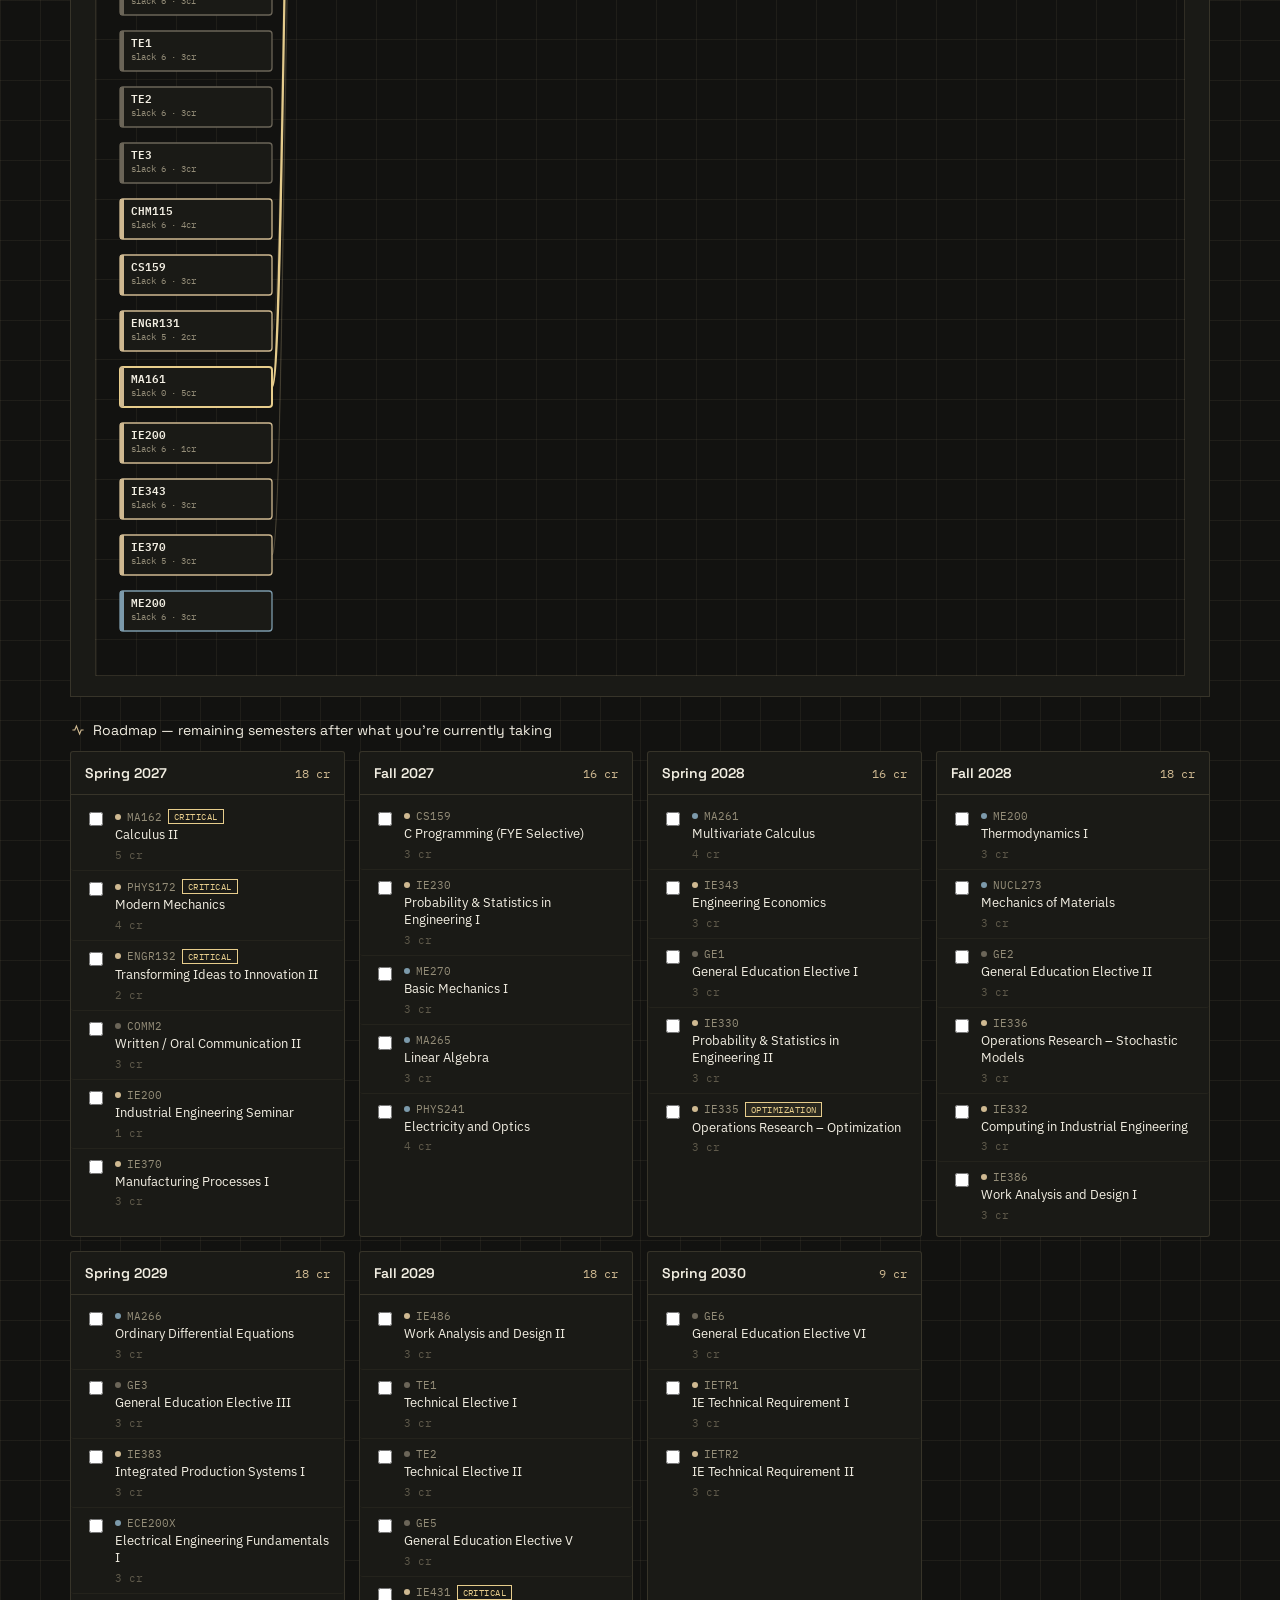
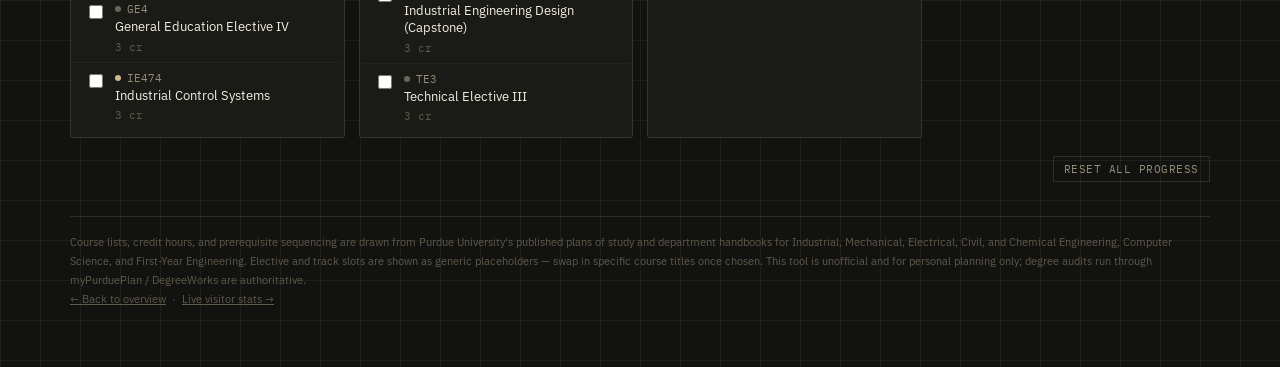
==== commit 6936bb73: "Add Mechatronics major, assignment dashboard, room/mobile support" ====
--- a/planner.html
+++ b/planner.html
@@ -33,6 +33,7 @@
       <button class="major-btn" data-major="cs">CS</button>
       <button class="major-btn" data-major="che">ChemE</button>
       <button class="major-btn" data-major="ce">CE</button>
+      <button class="major-btn" data-major="met">Mechatronics</button>
     </div>
   </div>
 
@@ -120,10 +121,12 @@
       <h2><svg class="icon-inline" aria-hidden="true" viewBox="0 0 20 20" fill="none" stroke="currentColor" stroke-width="1.4"><rect x="2.5" y="3" width="6" height="14" rx="1"/><rect x="10.5" y="7" width="6" height="10" rx="1"/></svg>Compare All Majors</h2>
     </div>
     <div class="compare-note">A fresh-start comparison (no completed courses) across all six majors at your current credit cap — useful for deciding between majors before committing to one.</div>
-    <table class="compare-table">
-      <thead><tr><th>Major</th><th>Total Credits</th><th>Semesters</th><th>Lower Bound</th><th>Status</th><th>CPM Steps</th></tr></thead>
-      <tbody id="majorCompareBody"></tbody>
-    </table>
+    <div class="table-scroll">
+      <table class="compare-table">
+        <thead><tr><th>Major</th><th>Total Credits</th><th>Semesters</th><th>Lower Bound</th><th>Status</th><th>CPM Steps</th></tr></thead>
+        <tbody id="majorCompareBody"></tbody>
+      </table>
+    </div>
   </div>
 
   <div class="tt-wrap" id="ttSection">
@@ -134,7 +137,9 @@
     <div class="tt-note">Real class meeting times change every semester and aren't part of the degree plan itself. This builds a schedule for whatever you checked off in <b>Currently Taking</b> above; if nothing's checked yet, it shows the optimizer's suggested next semester instead. Toggle the days each course meets and set its start/end time; conflicts are flagged automatically.</div>
     <div id="ttCourseInputs"></div>
     <div class="tt-conflicts" id="ttConflicts"></div>
-    <div class="tt-grid-container" id="ttGrid"></div>
+    <div class="tt-scroll">
+      <div class="tt-grid-container" id="ttGrid"></div>
+    </div>
   </div>
 
   <div class="cal-wrap" id="calSection">
--- a/style.css
+++ b/style.css
@@ -247,6 +247,8 @@
 .tt-course-code{font-family:'IBM Plex Mono',monospace;font-size:12px;color:var(--ink);font-weight:600;}
 .tt-meeting-row{display:flex;align-items:center;gap:8px;padding:4px 0 4px 16px;flex-wrap:wrap;}
 .tt-meeting-label-input{background:var(--bg-panel-raised);border:1px solid var(--border);color:var(--ink);font-family:'IBM Plex Mono',monospace;font-size:10.5px;padding:4px 6px;width:110px;}
+.tt-meeting-room-input{background:var(--bg-panel-raised);border:1px solid var(--border);color:var(--ink);font-family:'IBM Plex Mono',monospace;font-size:10.5px;padding:4px 6px;width:100px;}
+.tt-block .tt-block-room{display:block;font-size:9px;color:var(--muted);margin-top:1px;}
 .tt-remove-btn{background:none;border:1px solid var(--border);color:var(--muted);font-size:12px;width:22px;height:22px;cursor:pointer;line-height:1;flex:none;}
 .tt-remove-btn:hover{border-color:var(--danger);color:var(--danger);}
 .tt-add-btn{background:none;border:1px dashed var(--border);color:var(--muted);font-family:'IBM Plex Mono',monospace;font-size:10.5px;padding:5px 12px;cursor:pointer;margin:6px 0 0 16px;}
@@ -258,7 +260,8 @@
 .tt-day-btn.active{background:var(--gold-bright);color:var(--bg);border-color:var(--gold-bright);}
 .tt-time-input{background:var(--bg-panel-raised);border:1px solid var(--border);color:var(--ink);font-family:'IBM Plex Mono',monospace;font-size:11px;padding:4px 6px;color-scheme:dark;}
 .tt-conflicts{display:none;margin:14px 0;padding:10px 14px;border:1px solid var(--danger);color:var(--danger);font-family:'IBM Plex Mono',monospace;font-size:11px;line-height:1.6;background:rgba(184,80,47,0.08);}
-.tt-grid-container{display:grid;grid-template-columns:44px repeat(5,1fr);border:1px solid var(--border);margin-top:18px;background:var(--bg);}
+.tt-scroll{overflow-x:auto;-webkit-overflow-scrolling:touch;}
+.tt-grid-container{display:grid;grid-template-columns:44px repeat(5,1fr);min-width:520px;border:1px solid var(--border);margin-top:18px;background:var(--bg);}
 .tt-grid-header{padding:8px 4px;text-align:center;font-family:'IBM Plex Mono',monospace;font-size:11px;color:var(--muted);border-bottom:1px solid var(--border);border-left:1px solid var(--border);}
 .tt-grid-header:first-child{border-left:none;}
 .tt-time-col{position:relative;}
@@ -406,7 +409,8 @@
 .compare-wrap{border:1px solid var(--border);background:var(--bg-panel);padding:20px 24px;margin-bottom:22px;}
 .compare-head h2{font-family:'Space Grotesk',sans-serif;font-size:16px;margin:0 0 6px;display:flex;align-items:center;}
 .compare-note{font-size:12px;color:var(--muted);line-height:1.6;margin-bottom:16px;max-width:720px;}
-.compare-table{width:100%;border-collapse:collapse;font-size:12px;}
+.table-scroll{overflow-x:auto;-webkit-overflow-scrolling:touch;}
+.compare-table{width:100%;min-width:520px;border-collapse:collapse;font-size:12px;}
 .compare-table th{text-align:left;font-family:'IBM Plex Mono',monospace;font-size:10px;letter-spacing:0.06em;text-transform:uppercase;color:var(--muted);padding:8px 10px;border-bottom:1px solid var(--border);}
 .compare-table td{padding:9px 10px;border-bottom:1px solid rgba(207,185,145,0.06);color:var(--ink);}
 .compare-row-active{background:rgba(207,185,145,0.06);}
@@ -435,3 +439,45 @@
 footer.site-footer .wrap{display:flex;justify-content:space-between;flex-wrap:wrap;gap:16px;}
 footer.site-footer p{font-size:11px;color:var(--muted-dim);line-height:1.7;max-width:640px;margin:0;}
 footer.site-footer a{color:var(--muted);}
+
+/* ============================================================
+   Mobile-first responsive pass (planner.html)
+   ============================================================ */
+@media(max-width:900px){
+  .semgrid{grid-template-columns:repeat(2,1fr);}
+  .dash{grid-template-columns:repeat(2,1fr);}
+  .titleblock{grid-template-columns:1fr;}
+}
+@media(max-width:768px){
+  .wrap{padding:0 14px;}
+  body{font-size:14px;}
+  .titleblock-main{padding:16px 16px;border-right:none;border-bottom:1px solid var(--border);}
+  .titleblock-meta{grid-template-columns:1fr 1fr;}
+  h1#programLabel{font-size:20px;}
+  .major-select{flex-direction:column;align-items:flex-start;gap:8px;}
+  .optimizer,.progress-wrap,.current-wrap,.sens-wrap,.compare-wrap,.tt-wrap,.cal-wrap,.assign-wrap,.cpm-wrap{padding:16px 14px;}
+  .slider-row{flex-wrap:wrap;gap:10px;}
+  .cal-months{gap:12px;justify-content:center;}
+  .cal-month{width:150px;}
+  .tt-meeting-row{gap:6px;padding-left:8px;}
+  .tt-meeting-label-input,.tt-meeting-room-input{width:84px;}
+  .tt-day-btn{width:22px;height:22px;font-size:9px;}
+  .current-course-row,.tt-course-row{flex-direction:column;align-items:flex-start;}
+  .assign-controls{flex-direction:column;align-items:stretch;}
+  .assign-filters{justify-content:flex-start;}
+  .assign-wrap .cal-export-btn{width:100%;justify-content:center;}
+  .cal-export-btn{width:100%;justify-content:center;}
+  .legend{gap:10px 16px;}
+}
+@media(max-width:560px){
+  .semgrid{grid-template-columns:1fr;}
+  .dash{grid-template-columns:repeat(2,1fr);}
+  .titleblock-meta{grid-template-columns:1fr;}
+  .meta-cell:nth-child(odd){border-right:none;}
+  .nav-links{gap:12px;}
+  .req-row-top{flex-wrap:wrap;gap:4px;}
+  .stat-value{font-size:21px;}
+  .cal-month{width:130px;}
+  .assign-date{white-space:normal;}
+}
+
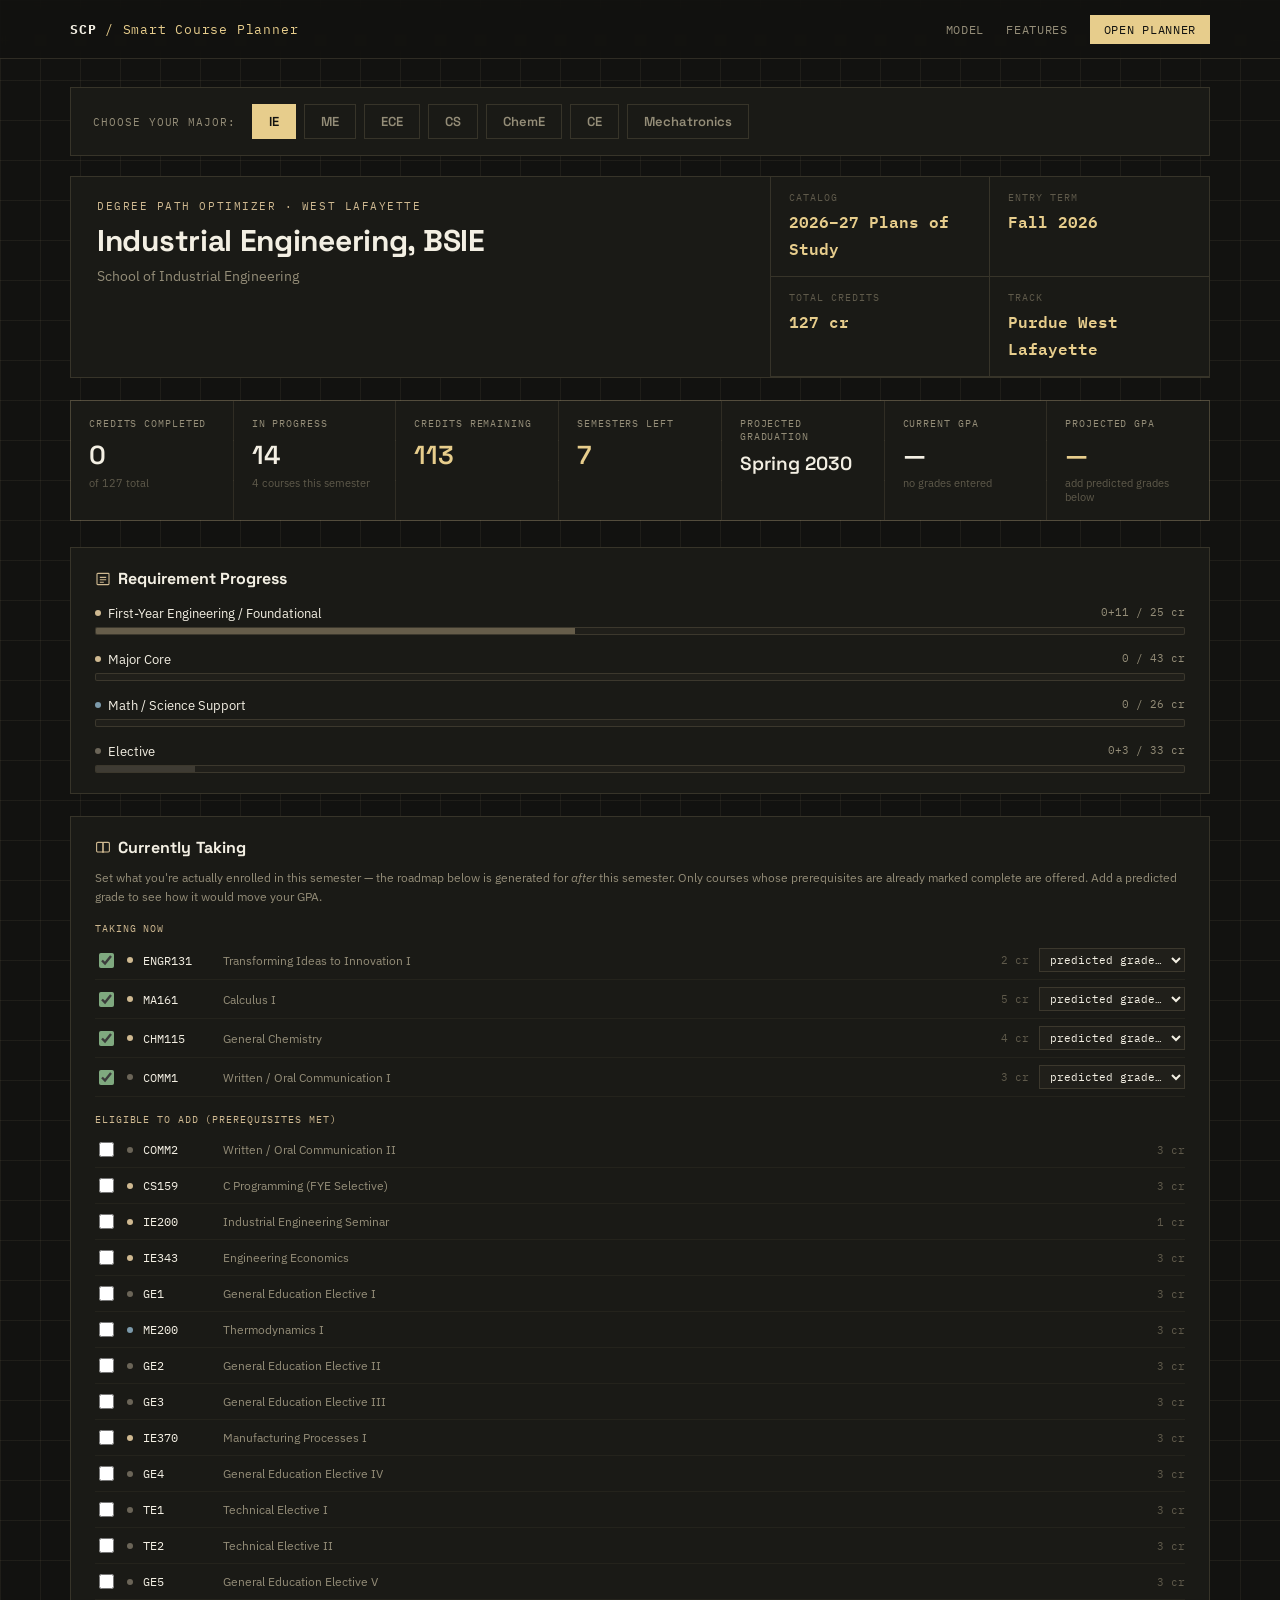
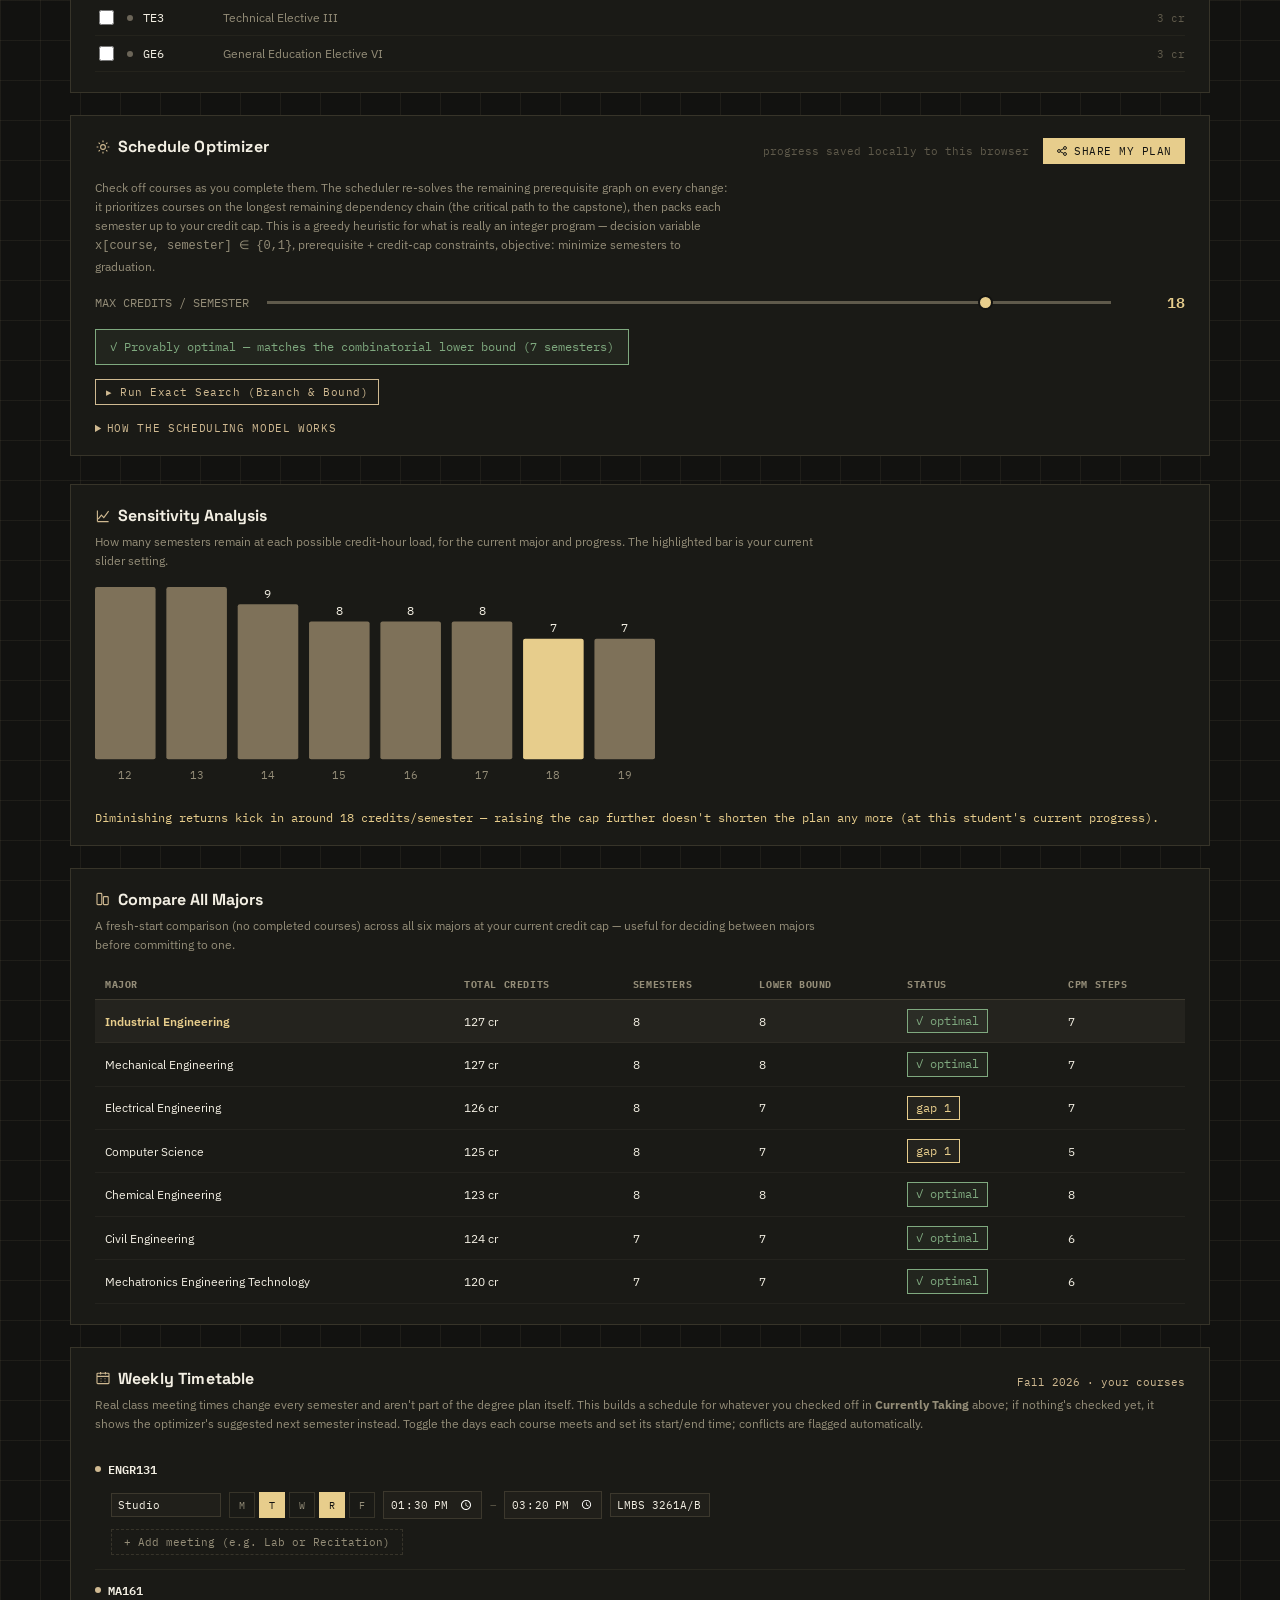
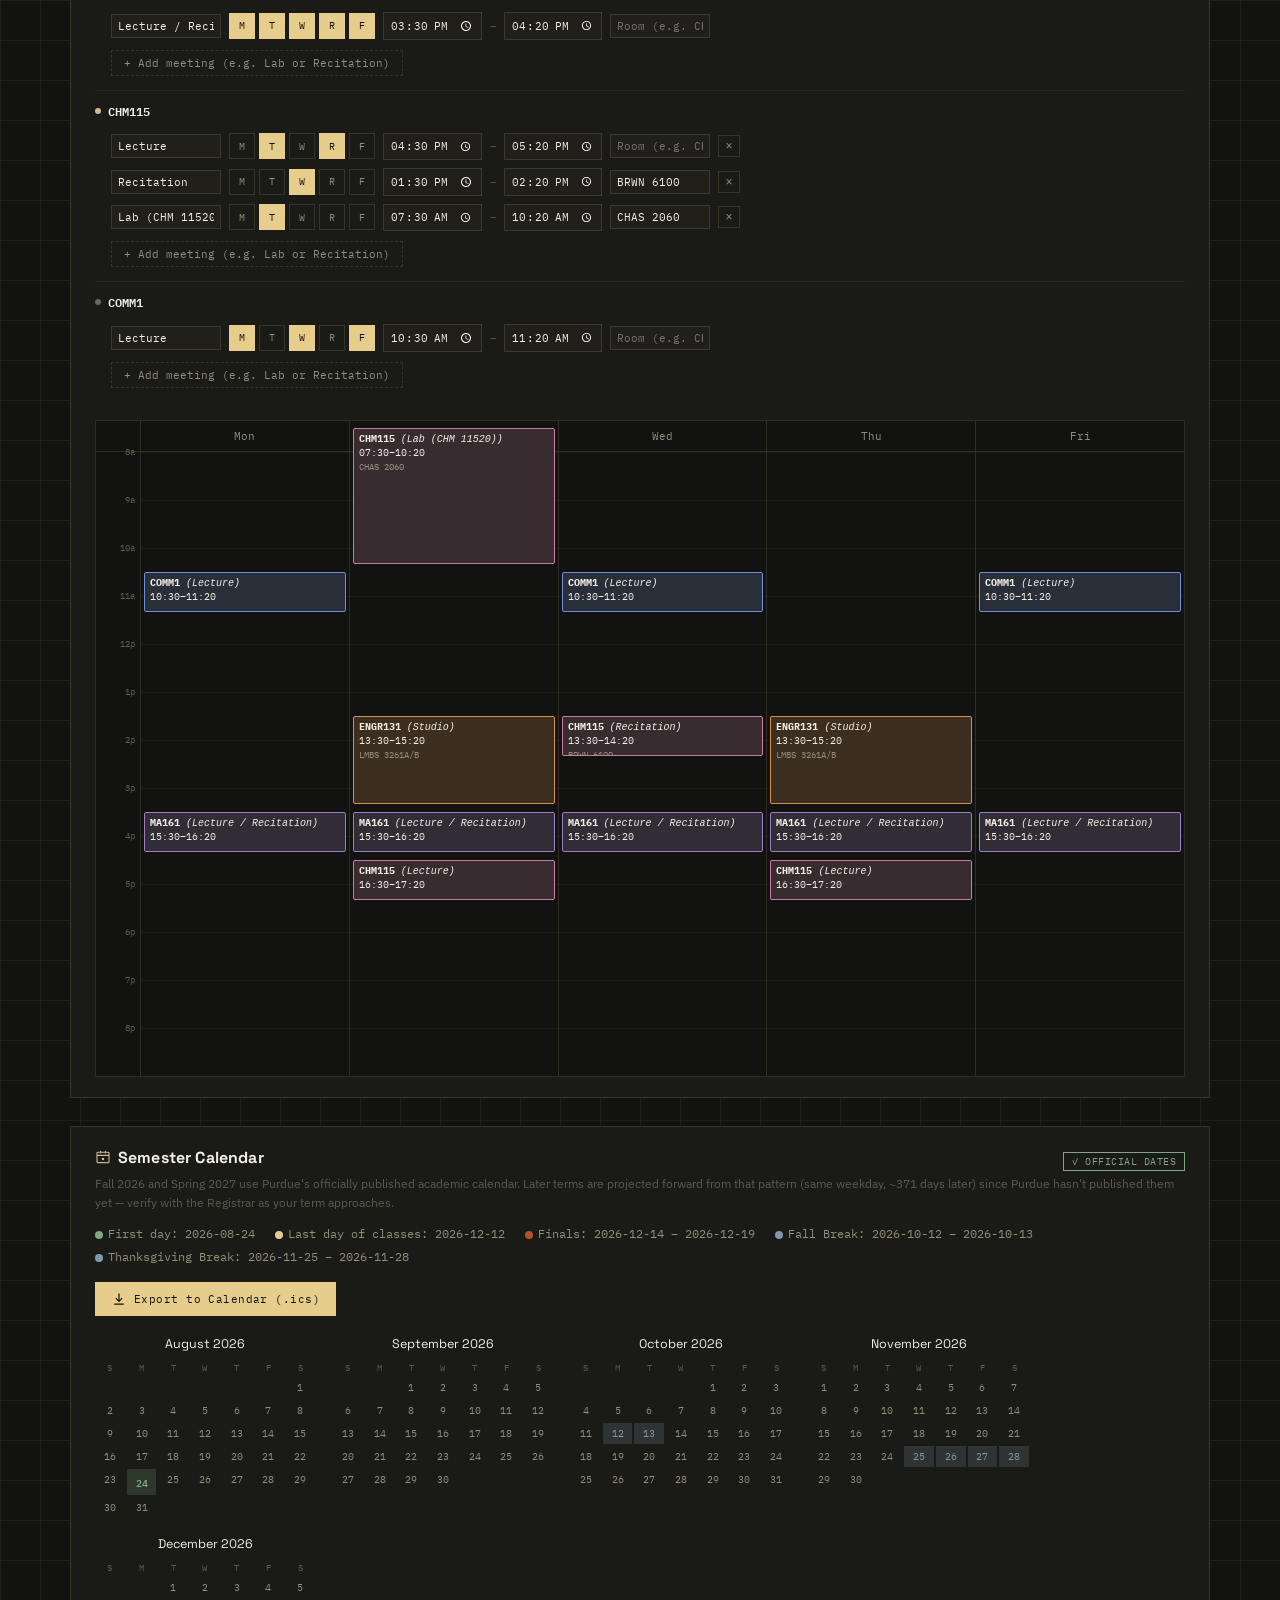
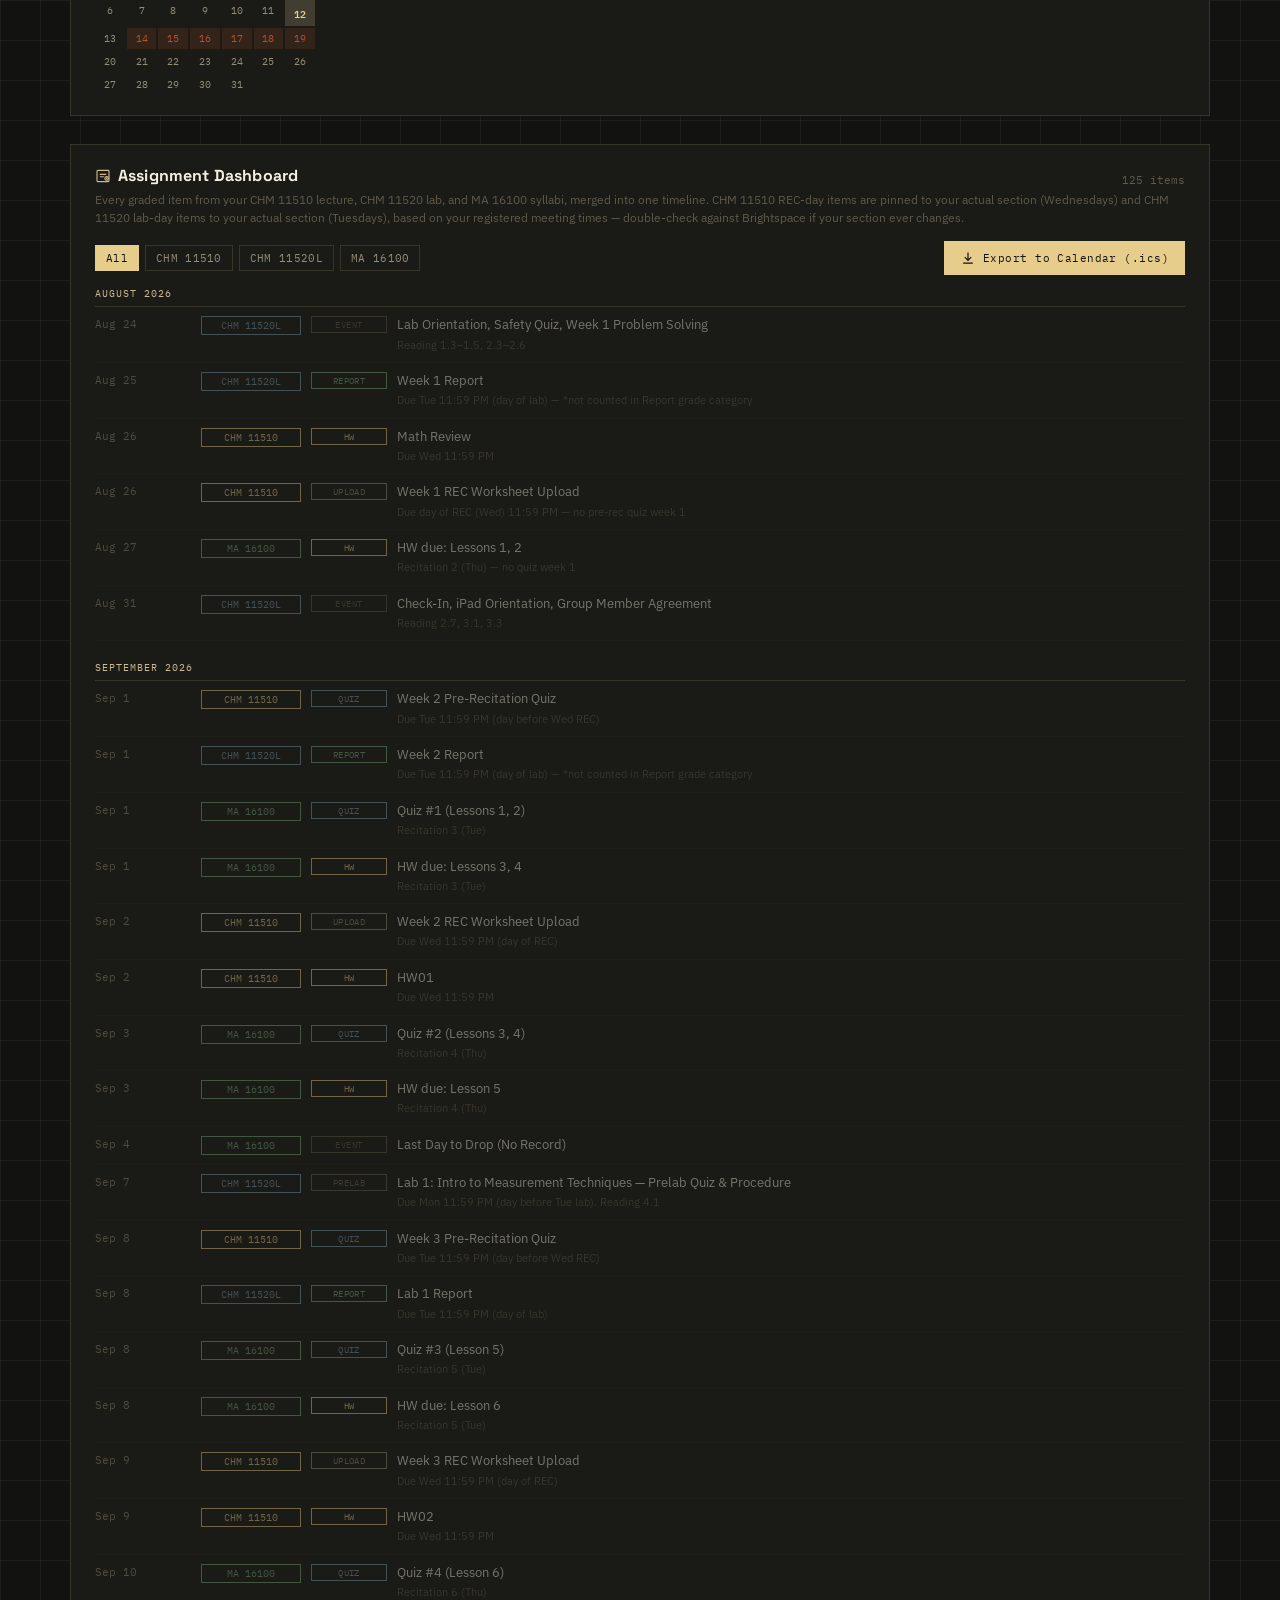
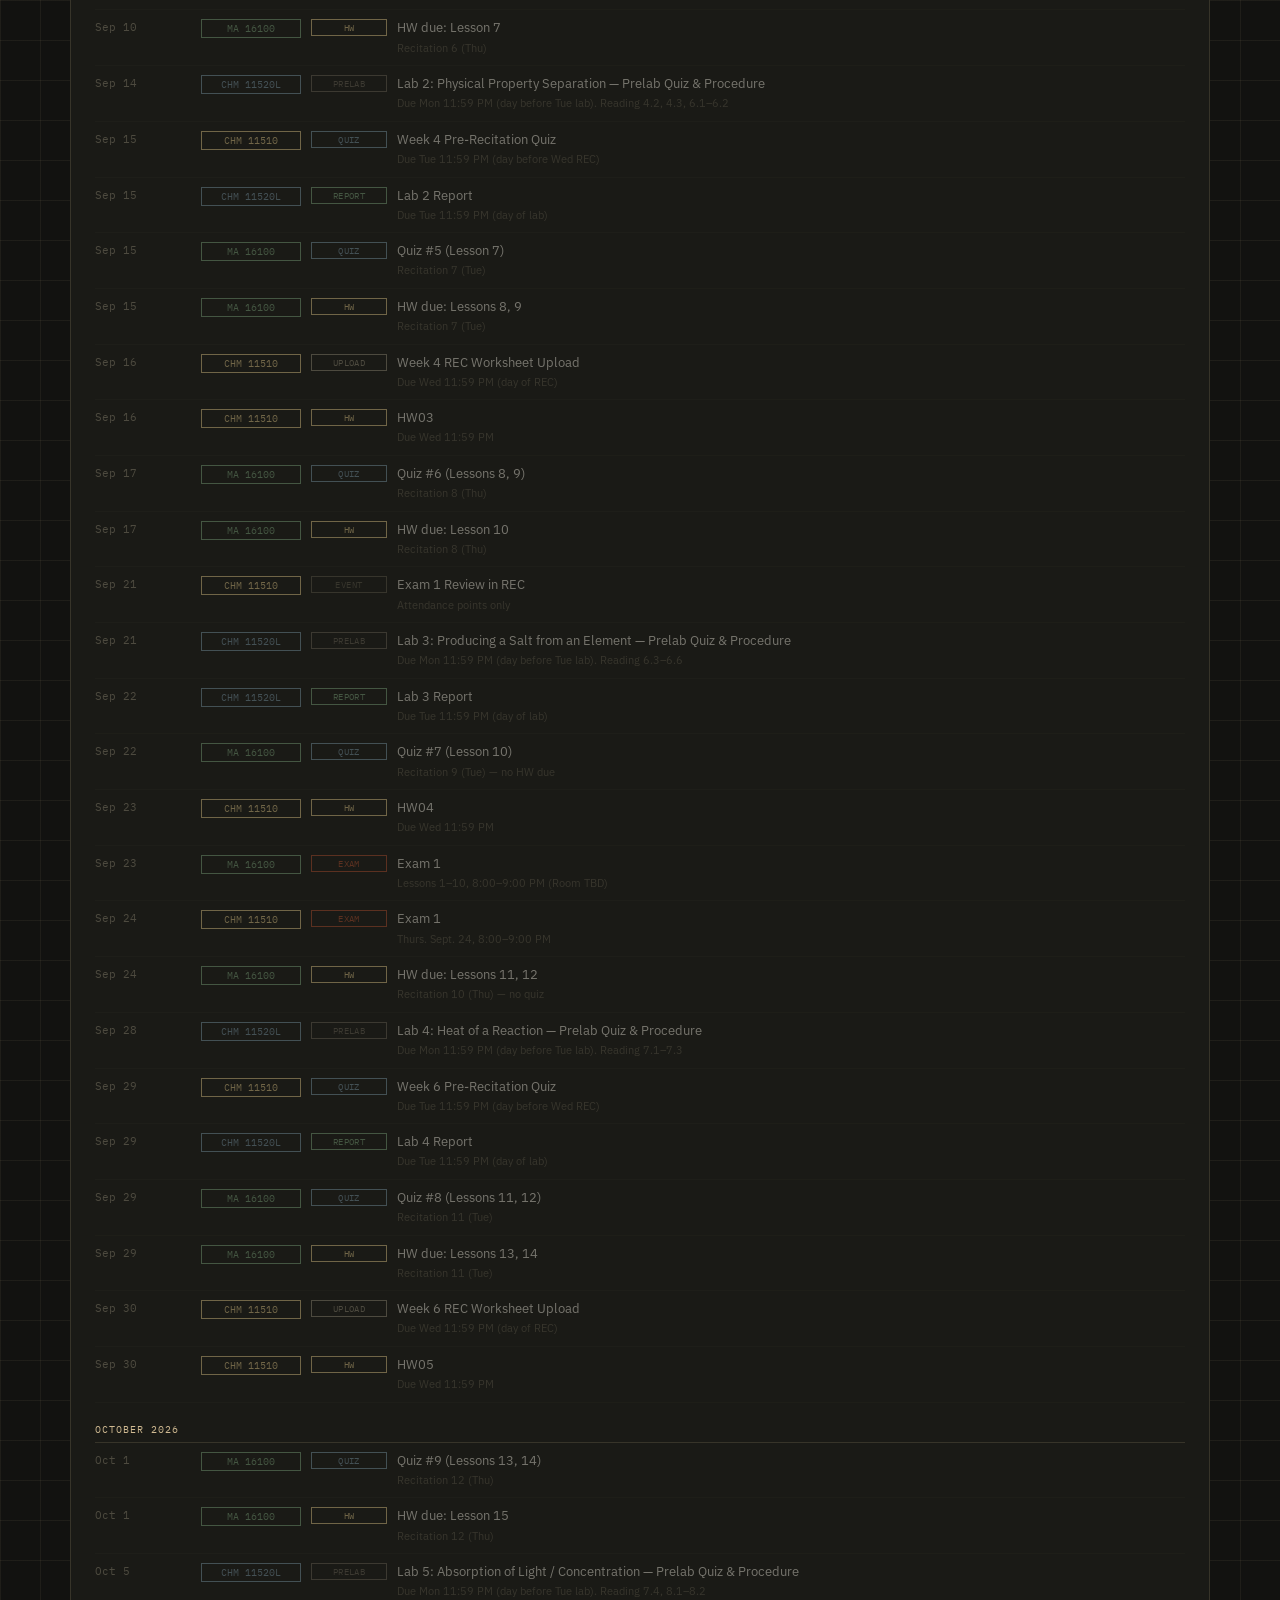
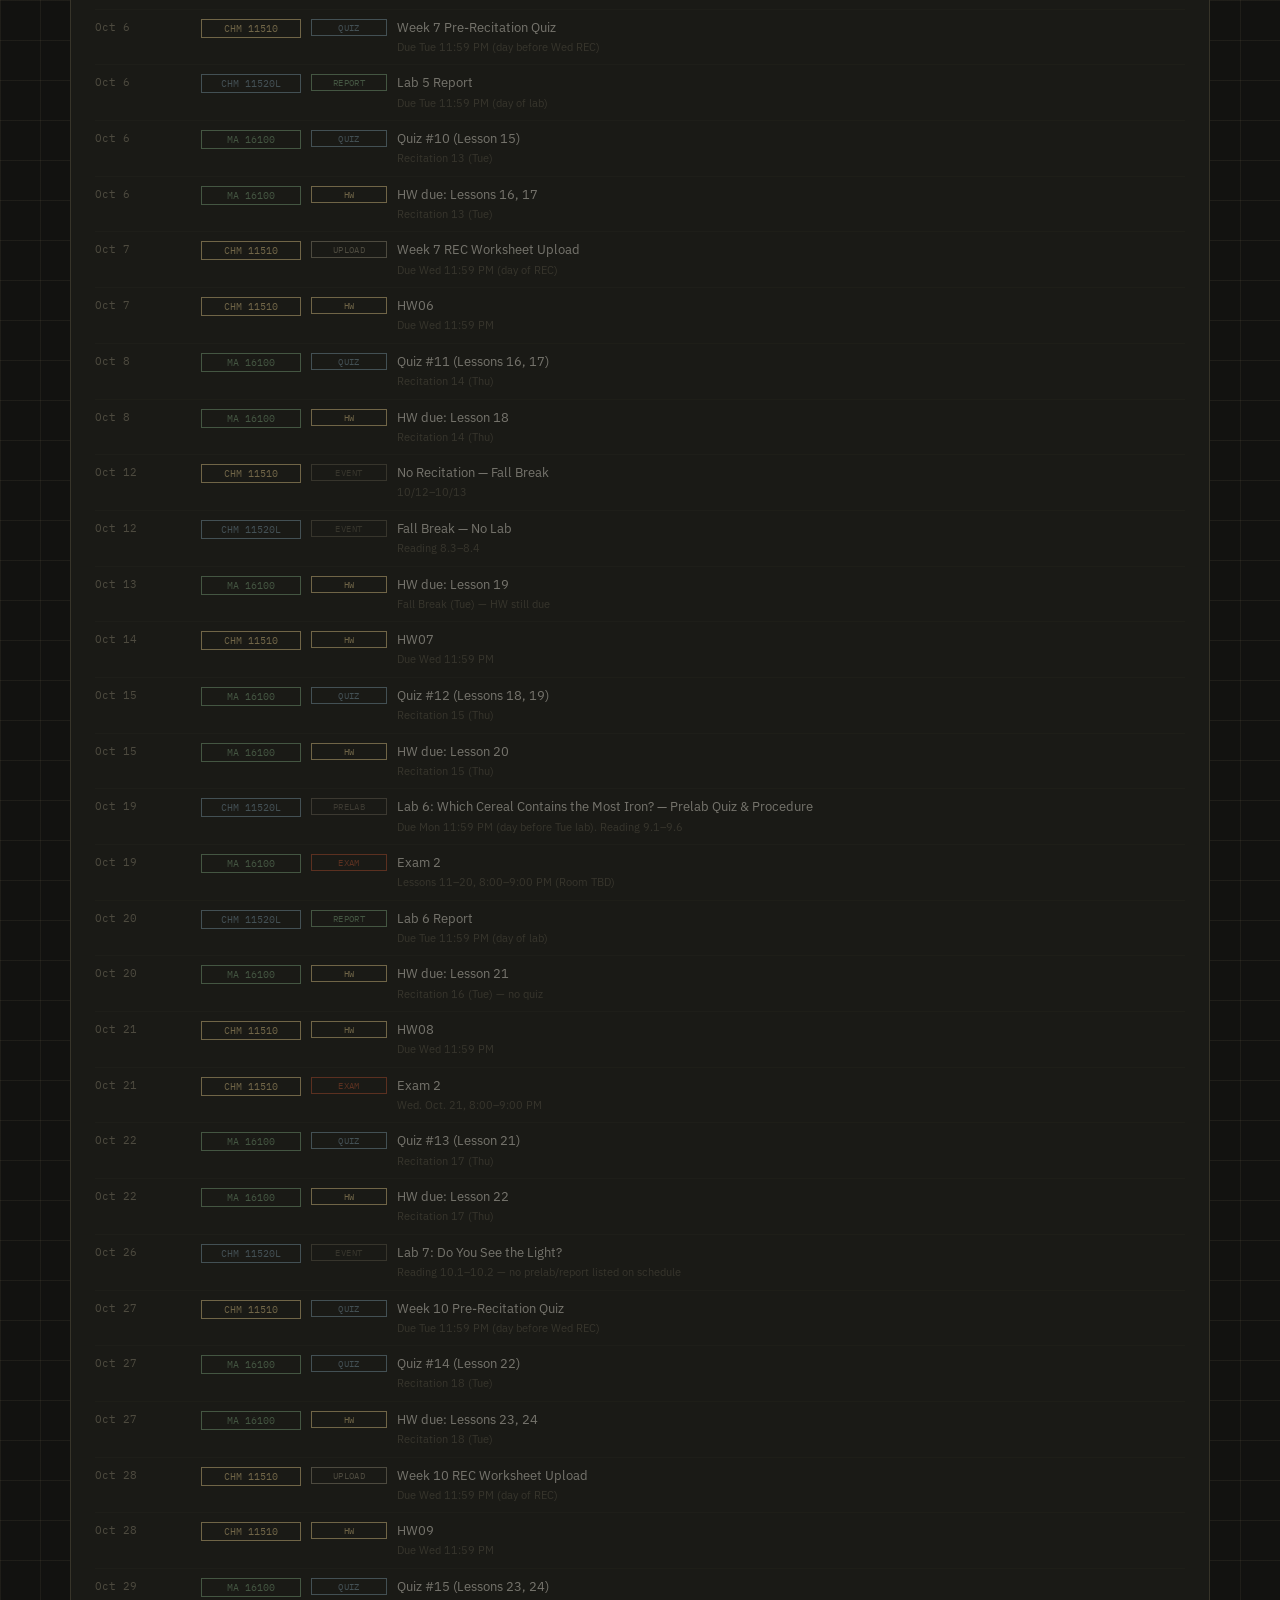
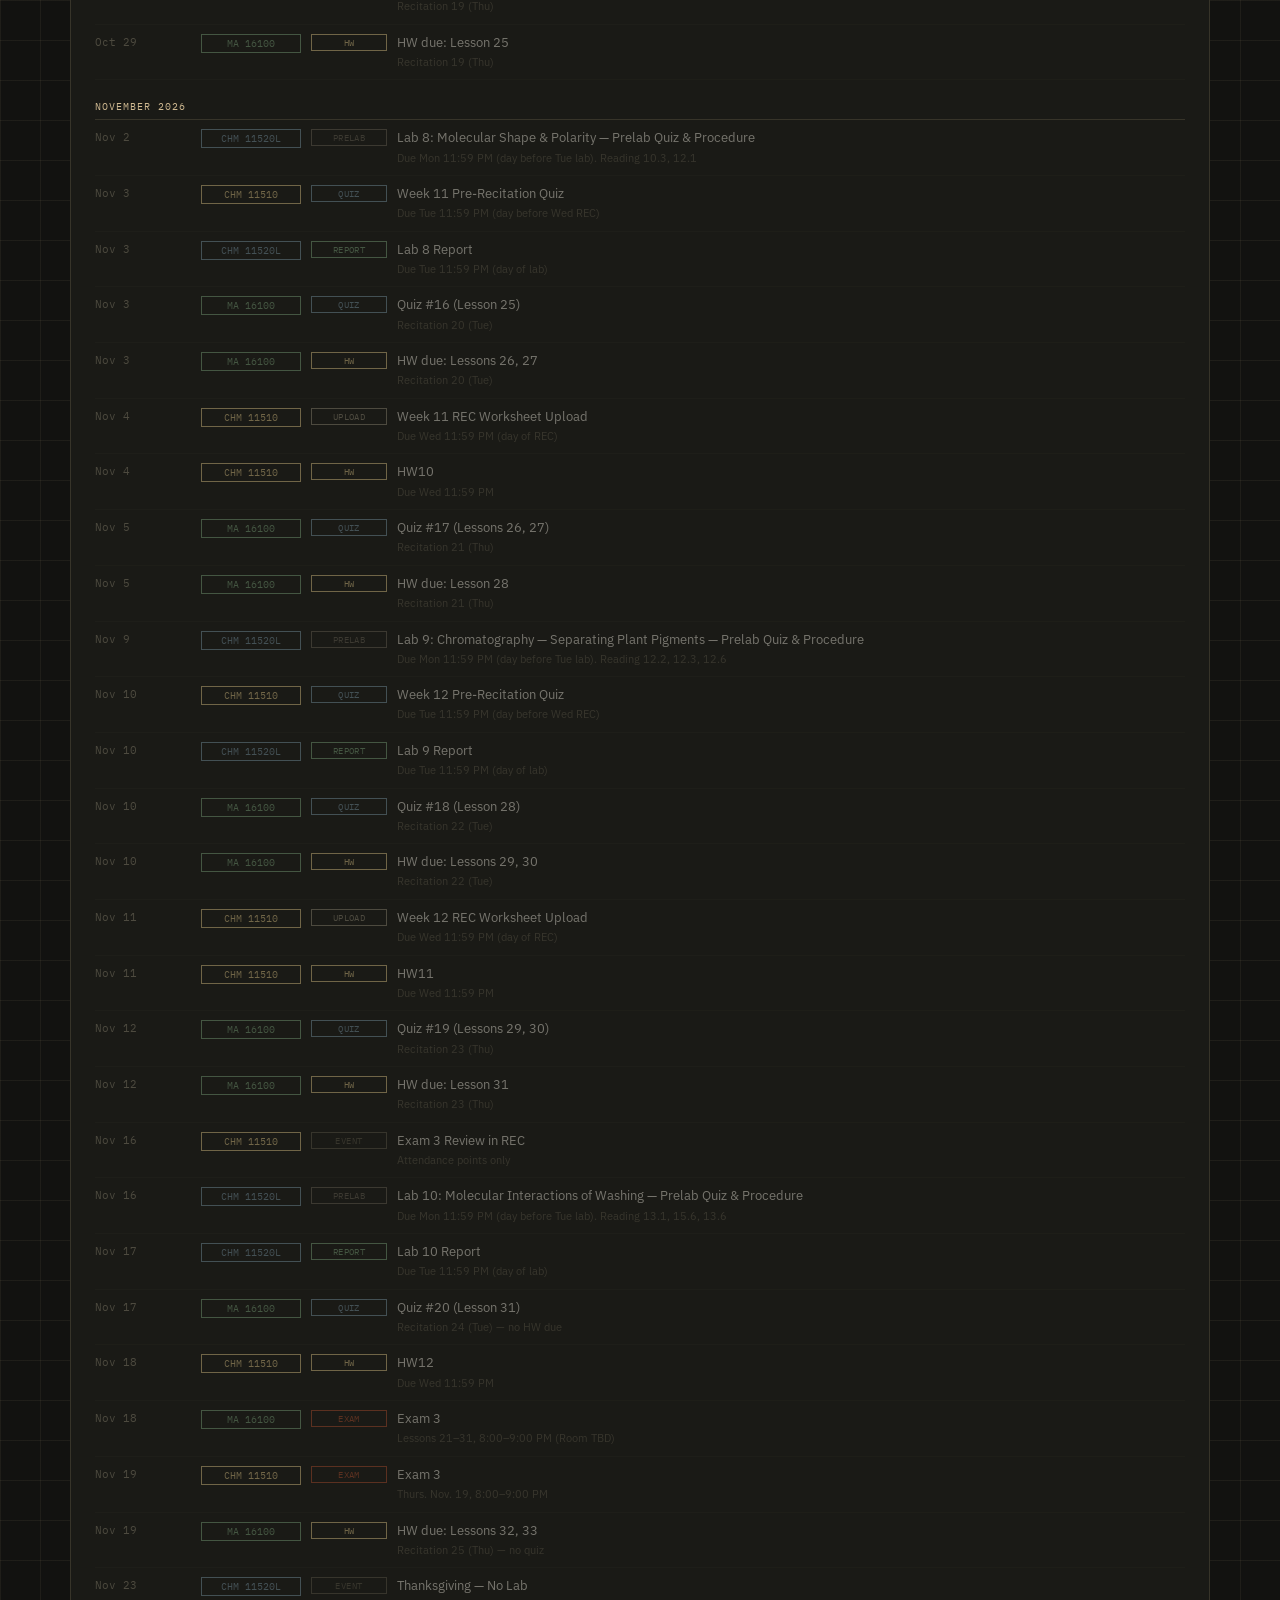
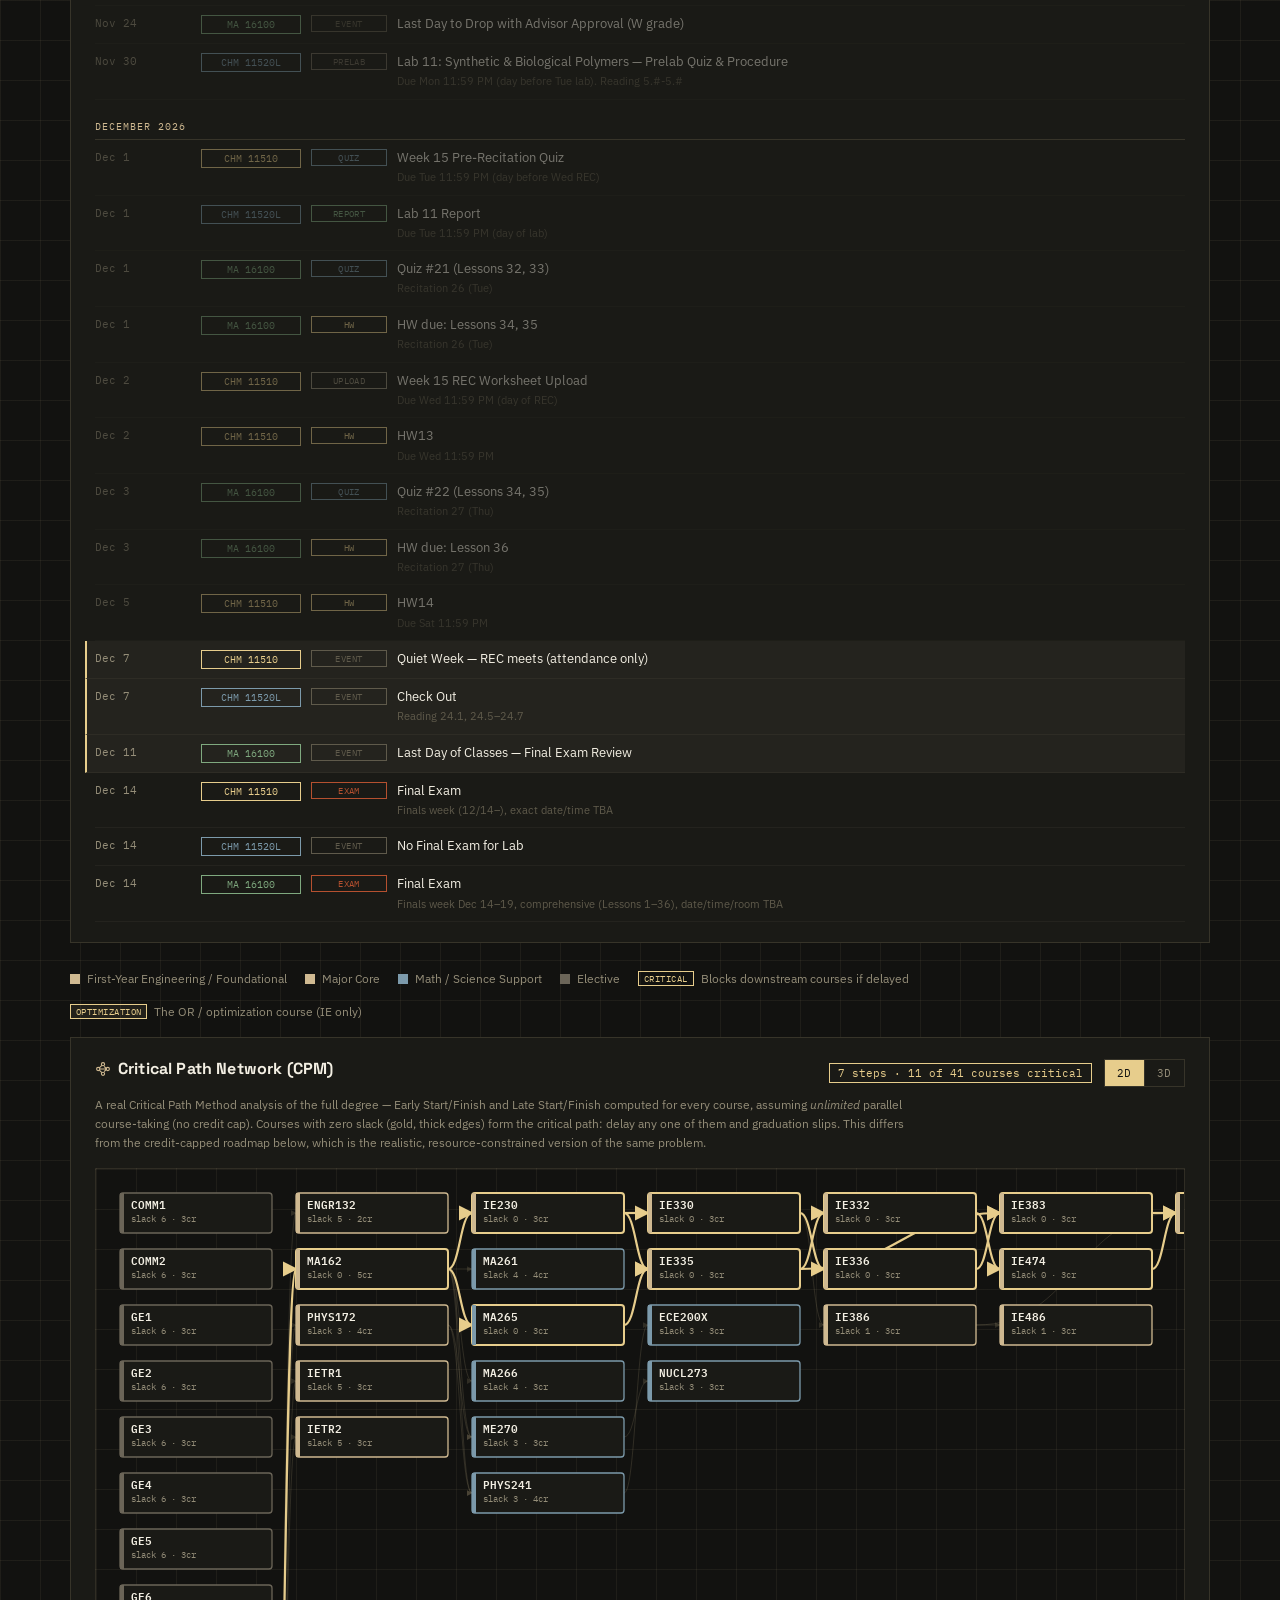
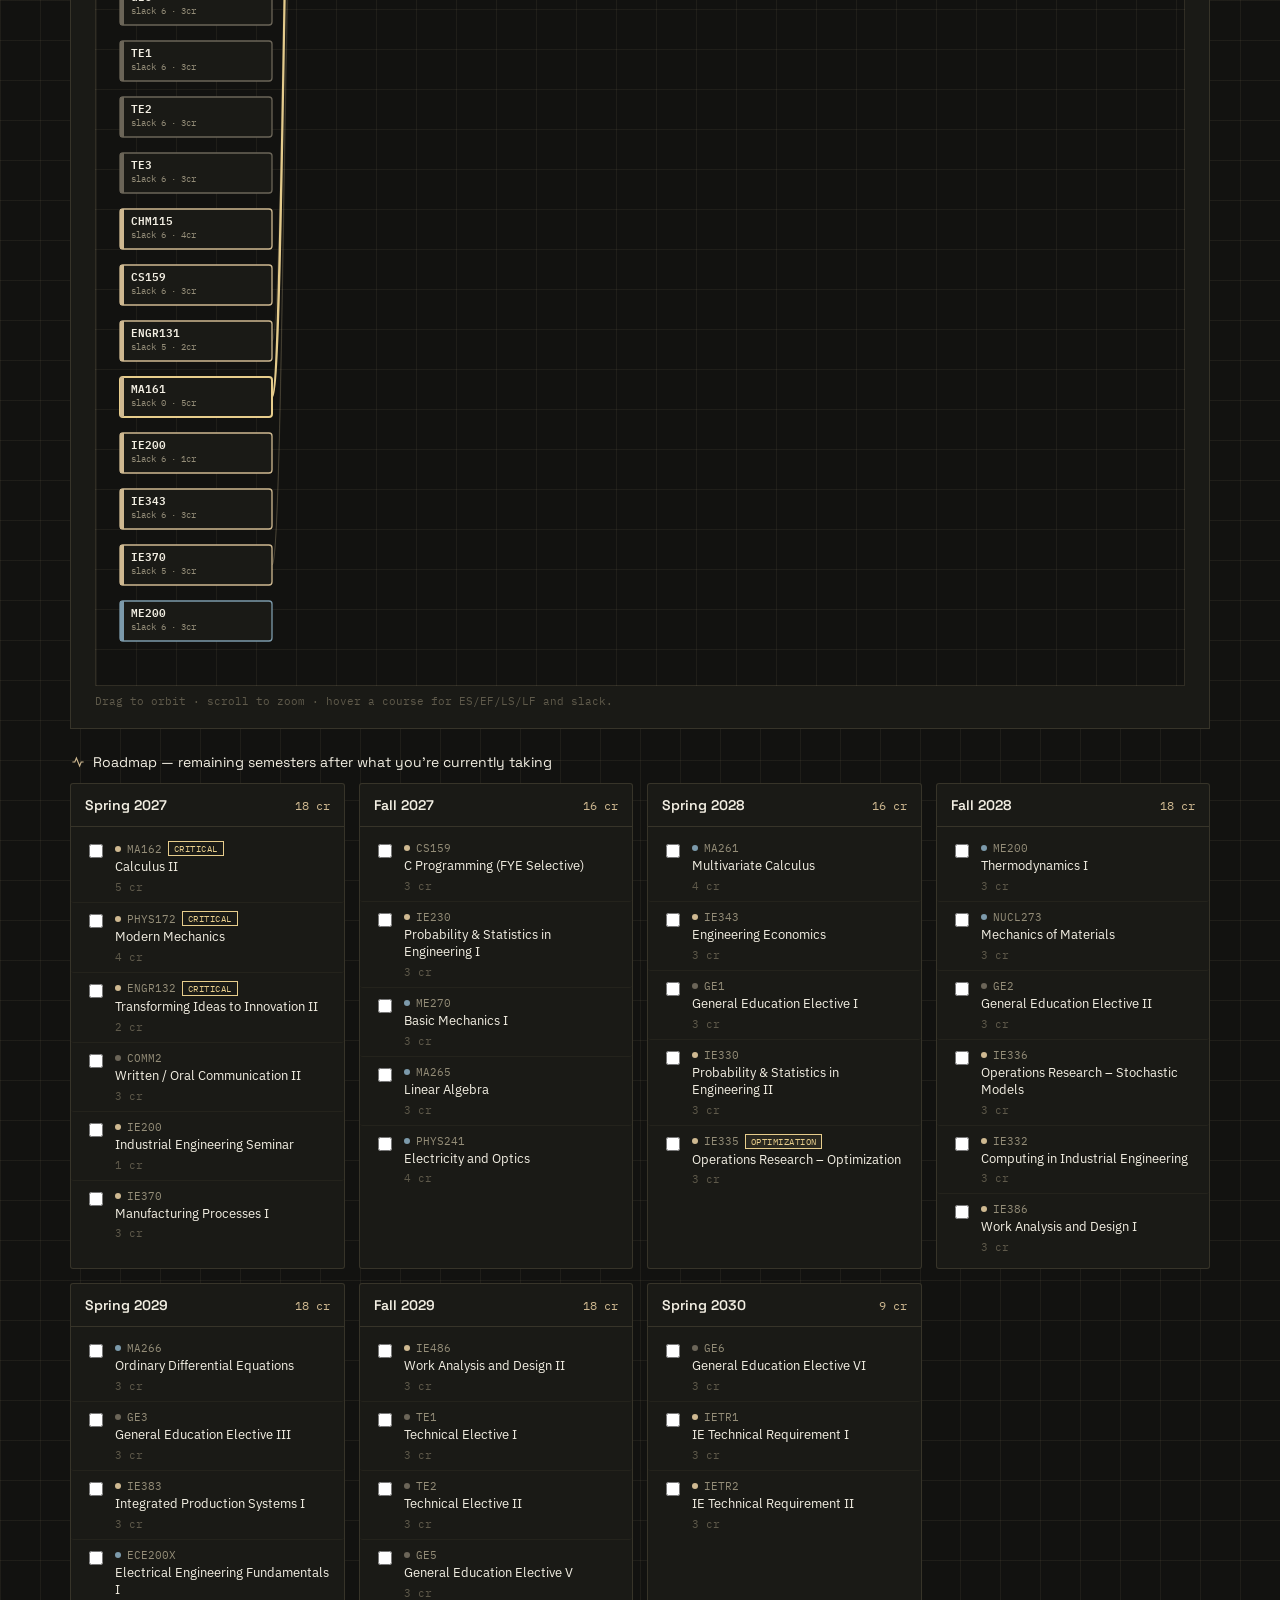
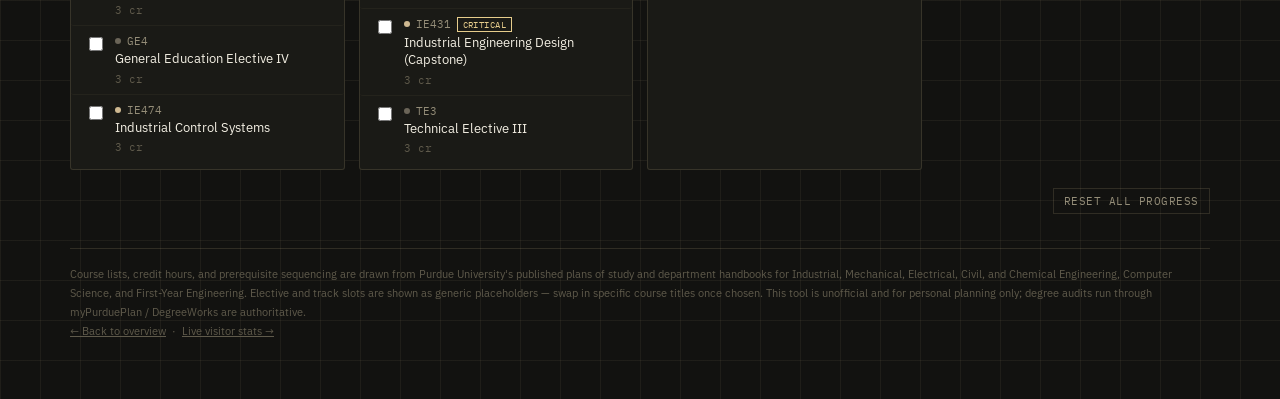
==== commit 3f04ffe7: "Major upgrade: 3D visualizations, PWA install, shareable plans, SEO/growth pass - Landing page: inte" ====
--- a/planner.html
+++ b/planner.html
@@ -4,16 +4,33 @@
 <meta charset="UTF-8">
 <meta name="viewport" content="width=device-width, initial-scale=1">
 <title>Planner — Purdue Engineering Degree Path Optimizer</title>
+<meta name="description" content="Build and optimize your Purdue engineering course plan — pick a major, check off completed courses, and get a provably optimal semester-by-semester roadmap.">
+<link rel="canonical" href="https://mjlee070315-jpg.github.io/purdue-degree-planner/planner.html">
 <link rel="icon" type="image/svg+xml" href="favicon.svg">
+<link rel="apple-touch-icon" href="icons/apple-touch-icon.png">
+<link rel="manifest" href="manifest.json">
+<meta name="theme-color" content="#121210">
+<meta property="og:title" content="Smart Course Planner — build your Purdue degree plan">
+<meta property="og:description" content="A constraint-based degree scheduler for seven Purdue engineering majors. Free, no login.">
+<meta property="og:type" content="website">
+<meta property="og:image" content="https://mjlee070315-jpg.github.io/purdue-degree-planner/og-image.png">
+<meta name="twitter:card" content="summary_large_image">
 <link rel="preconnect" href="https://fonts.googleapis.com">
 <link href="https://fonts.googleapis.com/css2?family=Space+Grotesk:wght@400;500;600;700&family=IBM+Plex+Mono:wght@400;500;600&family=IBM+Plex+Sans:wght@400;500;600&display=swap" rel="stylesheet">
 <link rel="stylesheet" href="style.css">
+<script type="importmap">
+{ "imports": {
+    "three": "./vendor/three/three.module.min.js",
+    "three/addons/": "./vendor/three/examples/jsm/"
+} }
+</script>
 </head>
 <body>
 
 <nav class="site-nav">
   <div class="wrap">
     <a class="brand" href="index.html"><b>SCP</b> / Smart Course Planner</a>
+    <button class="nav-toggle" aria-label="Toggle menu" aria-expanded="false"><span></span><span></span><span></span></button>
     <div class="nav-links">
       <a href="index.html#model">Model</a>
       <a href="index.html#features">Features</a>
@@ -80,7 +97,13 @@
   <div class="optimizer">
     <div class="optimizer-head">
       <h2><svg class="icon-inline" aria-hidden="true" viewBox="0 0 20 20" fill="none" stroke="currentColor" stroke-width="1.4"><circle cx="10" cy="10" r="3"/><path d="M10 2v2.2M10 15.8V18M18 10h-2.2M4.2 10H2M15.5 4.5l-1.6 1.6M6.1 13.9l-1.6 1.6M15.5 15.5l-1.6-1.6M6.1 6.1L4.5 4.5"/></svg>Schedule Optimizer</h2>
-      <span class="status-msg" id="saveStatus">progress saved locally to this browser</span>
+      <div style="display:flex;align-items:center;gap:14px;">
+        <span class="status-msg" id="saveStatus">progress saved locally to this browser</span>
+        <button class="share-btn" id="sharePlanBtn" title="Copy a link that loads this exact plan for whoever opens it">
+          <svg width="12" height="12" viewBox="0 0 20 20" fill="none" stroke="currentColor" stroke-width="1.6"><circle cx="15" cy="5" r="2.4"/><circle cx="5" cy="10" r="2.4"/><circle cx="15" cy="15" r="2.4"/><path d="M7.2 8.8l5.6-2.6M7.2 11.2l5.6 2.6"/></svg>
+          Share My Plan
+        </button>
+      </div>
     </div>
     <div class="optimizer-note">Check off courses as you complete them. The scheduler re-solves the remaining prerequisite graph on every change: it prioritizes courses on the longest remaining dependency chain (the critical path to the capstone), then packs each semester up to your credit cap. This is a greedy heuristic for what is really an integer program — decision variable <code>x[course, semester] ∈ {0,1}</code>, prerequisite + credit-cap constraints, objective: minimize semesters to graduation.</div>
     <div class="slider-row">
@@ -178,10 +201,18 @@
   <div class="cpm-wrap">
     <div class="cpm-head">
       <h2><svg class="icon-inline" aria-hidden="true" viewBox="0 0 20 20" fill="none" stroke="currentColor" stroke-width="1.4"><circle cx="4" cy="10" r="2"/><circle cx="10" cy="4" r="2"/><circle cx="10" cy="16" r="2"/><circle cx="16" cy="10" r="2"/><path d="M6 10h8M5.4 8.6l3.2-3.2M5.4 11.4l3.2 3.2M11.4 6.8l3.2 3.2M11.4 13.2l3.2-3.2"/></svg>Critical Path Network (CPM)</h2>
-      <span class="cpm-badge" id="cpmBadge"></span>
+      <div style="display:flex;align-items:center;gap:12px;">
+        <span class="cpm-badge" id="cpmBadge"></span>
+        <div class="cpm-view-toggle">
+          <button type="button" id="cpmView2dBtn" class="active">2D</button>
+          <button type="button" id="cpmView3dBtn">3D</button>
+        </div>
+      </div>
     </div>
     <div class="cpm-note">A real Critical Path Method analysis of the full degree — Early Start/Finish and Late Start/Finish computed for every course, assuming <i>unlimited</i> parallel course-taking (no credit cap). Courses with zero slack (gold, thick edges) form the critical path: delay any one of them and graduation slips. This differs from the credit-capped roadmap below, which is the realistic, resource-constrained version of the same problem.</div>
     <div class="cpm-scroll"><div id="cpmDiagram"></div></div>
+    <div id="cpmDiagram3D"></div>
+    <div class="cpm3d-hint">Drag to orbit · scroll to zoom · hover a course for ES/EF/LS/LF and slack.</div>
   </div>
 
   <div class="roadmap-label">
@@ -202,8 +233,12 @@
 
 </div>
 
+<div class="share-toast" id="shareToast"></div>
+
+<script src="site.js" defer></script>
 <script src="planner.js"></script>
 <script>initPlanner();</script>
+<script type="module" src="cpm3d.js"></script>
 <script data-goatcounter="https://minjaelee.goatcounter.com/count"
         async src="//gc.zgo.at/count.js"></script>
 </body>
--- a/style.css
+++ b/style.css
@@ -64,9 +64,37 @@
   padding:7px 14px;
 }
 .nav-links a.cta:hover{background:var(--gold);color:var(--bg);}
+.nav-toggle{
+  display:none;
+  flex-direction:column;
+  justify-content:center;
+  gap:5px;
+  width:34px;height:34px;
+  background:none;border:1px solid var(--border);
+  cursor:pointer;
+  padding:0;
+  align-items:center;
+}
+.nav-toggle span{display:block;width:16px;height:1.5px;background:var(--gold-bright);}
 @media(max-width:640px){
-  .nav-links a:not(.cta){display:none;}
-  .site-nav .wrap{padding:0 16px;}
+  .nav-toggle{display:flex;}
+  .nav-links{
+    display:flex;
+    position:absolute;
+    top:58px;left:0;right:0;
+    flex-direction:column;
+    align-items:stretch;
+    gap:0;
+    background:var(--bg-panel);
+    border-bottom:1px solid var(--border);
+    max-height:0;
+    overflow:hidden;
+    transition:max-height 0.25s ease;
+  }
+  .nav-links.open{max-height:320px;}
+  .nav-links a{padding:14px 20px;border-bottom:1px solid var(--border);text-align:left;}
+  .nav-links a.cta{margin:10px 20px;text-align:center;}
+  .site-nav .wrap{padding:0 16px;position:relative;}
   .brand{font-size:11.5px;}
 }
 
@@ -331,12 +359,43 @@
 .reset-btn:hover{border-color:var(--gold);color:var(--gold);}
 .status-msg{font-size:10.5px;color:var(--muted-dim);font-family:'IBM Plex Mono',monospace;}
 
+.share-btn{
+  font-family:'IBM Plex Mono',monospace;font-size:10.5px;letter-spacing:0.05em;text-transform:uppercase;
+  color:var(--bg);background:var(--gold-bright);border:none;padding:6px 13px;cursor:pointer;
+  display:inline-flex;align-items:center;gap:6px;
+}
+.share-btn:hover{background:var(--gold);}
+.share-toast{
+  position:fixed;left:50%;bottom:26px;transform:translateX(-50%) translateY(12px);
+  background:var(--bg-panel-raised);border:1px solid var(--gold);color:var(--ink);
+  font-family:'IBM Plex Mono',monospace;font-size:12px;padding:10px 18px;
+  opacity:0;pointer-events:none;transition:opacity 0.25s ease, transform 0.25s ease;z-index:200;
+  max-width:90vw;text-align:center;
+}
+.share-toast.show{opacity:1;transform:translateX(-50%) translateY(0);}
+
 /* ---- Landing page specific ---- */
 .hero{position:relative;overflow:hidden;padding:90px 0 60px;text-align:center;}
 .hero-bg{position:absolute;inset:0;z-index:0;filter:blur(34px) saturate(0.9);opacity:0.28;pointer-events:none;transform:scale(1.15);}
 .hero-bg svg{width:100%;height:100%;}
+.hero3d{position:absolute;inset:0;z-index:0;pointer-events:none;opacity:0;transition:opacity 1.4s ease;}
+.hero3d.is-ready{opacity:0.62;}
+.hero3d canvas{display:block;width:100%;height:100%;}
 .hero-content{position:relative;z-index:1;}
-.hero .eyebrow{margin-bottom:16px;}
+.hero-content::before{
+  content:'';
+  position:absolute;
+  left:50%;top:50%;
+  transform:translate(-50%,-50%);
+  width:min(1000px,140%);height:120%;
+  background:radial-gradient(ellipse at center, var(--bg) 0%, rgba(18,18,16,0.88) 46%, rgba(18,18,16,0) 78%);
+  z-index:-1;
+  pointer-events:none;
+}
+.hero .eyebrow{margin-bottom:16px;display:inline-flex;align-items:center;gap:8px;}
+.live-dot{width:7px;height:7px;border-radius:50%;background:var(--complete);box-shadow:0 0 8px var(--complete);display:inline-block;animation:dotPulse 2.4s ease-in-out infinite;}
+@keyframes dotPulse{0%,100%{opacity:1;}50%{opacity:0.4;}}
+@media (prefers-reduced-motion: reduce){.live-dot{animation:none;}}
 .hero-title{font-family:'Space Grotesk',sans-serif;font-size:52px;font-weight:700;letter-spacing:-0.02em;margin:0 0 10px;}
 .hero-tagline{font-family:'Space Grotesk',sans-serif;font-size:21px;font-weight:600;color:var(--gold-bright);max-width:680px;margin:0 auto 18px;line-height:1.3;}
 .hero .subtitle{font-size:16px;max-width:640px;margin:0 auto;text-align:center;}
@@ -430,6 +489,33 @@
 .cpm-node rect{transition:filter 0.15s ease;}
 .cpm-node:hover rect{filter:brightness(1.3);}
 .cpm-node text{pointer-events:none;}
+
+.cpm-view-toggle{display:inline-flex;border:1px solid var(--border);}
+.cpm-view-toggle button{
+  font-family:'IBM Plex Mono',monospace;font-size:10.5px;letter-spacing:0.05em;text-transform:uppercase;
+  background:none;border:none;color:var(--muted);padding:6px 12px;cursor:pointer;
+}
+.cpm-view-toggle button + button{border-left:1px solid var(--border);}
+.cpm-view-toggle button.active{background:var(--gold-bright);color:var(--bg);}
+.cpm-view-toggle button:hover:not(.active){color:var(--gold-bright);}
+
+#cpmDiagram3D{
+  display:none;
+  position:relative;
+  width:100%;height:440px;
+  background:radial-gradient(ellipse at 50% 40%, rgba(207,185,145,0.06), transparent 70%), var(--bg);
+  cursor:grab;
+}
+#cpmDiagram3D:active{cursor:grabbing;}
+#cpmDiagram3D canvas{display:block;}
+.cpm3d-tooltip{
+  position:absolute;left:0;top:0;pointer-events:none;opacity:0;
+  background:var(--bg-panel-raised);border:1px solid var(--gold);color:var(--ink);
+  font-family:'IBM Plex Mono',monospace;font-size:10.5px;line-height:1.6;
+  padding:6px 10px;max-width:240px;white-space:normal;z-index:5;
+  transition:opacity 0.1s ease;
+}
+.cpm3d-hint{font-size:10.5px;color:var(--muted-dim);margin-top:8px;font-family:'IBM Plex Mono',monospace;}
 
 .stack-row{display:flex;gap:10px;flex-wrap:wrap;margin-top:20px;}
 .stack-chip{font-family:'IBM Plex Mono',monospace;font-size:11px;color:var(--muted);border:1px solid var(--border);padding:6px 12px;transition:border-color 0.15s ease, color 0.15s ease;}
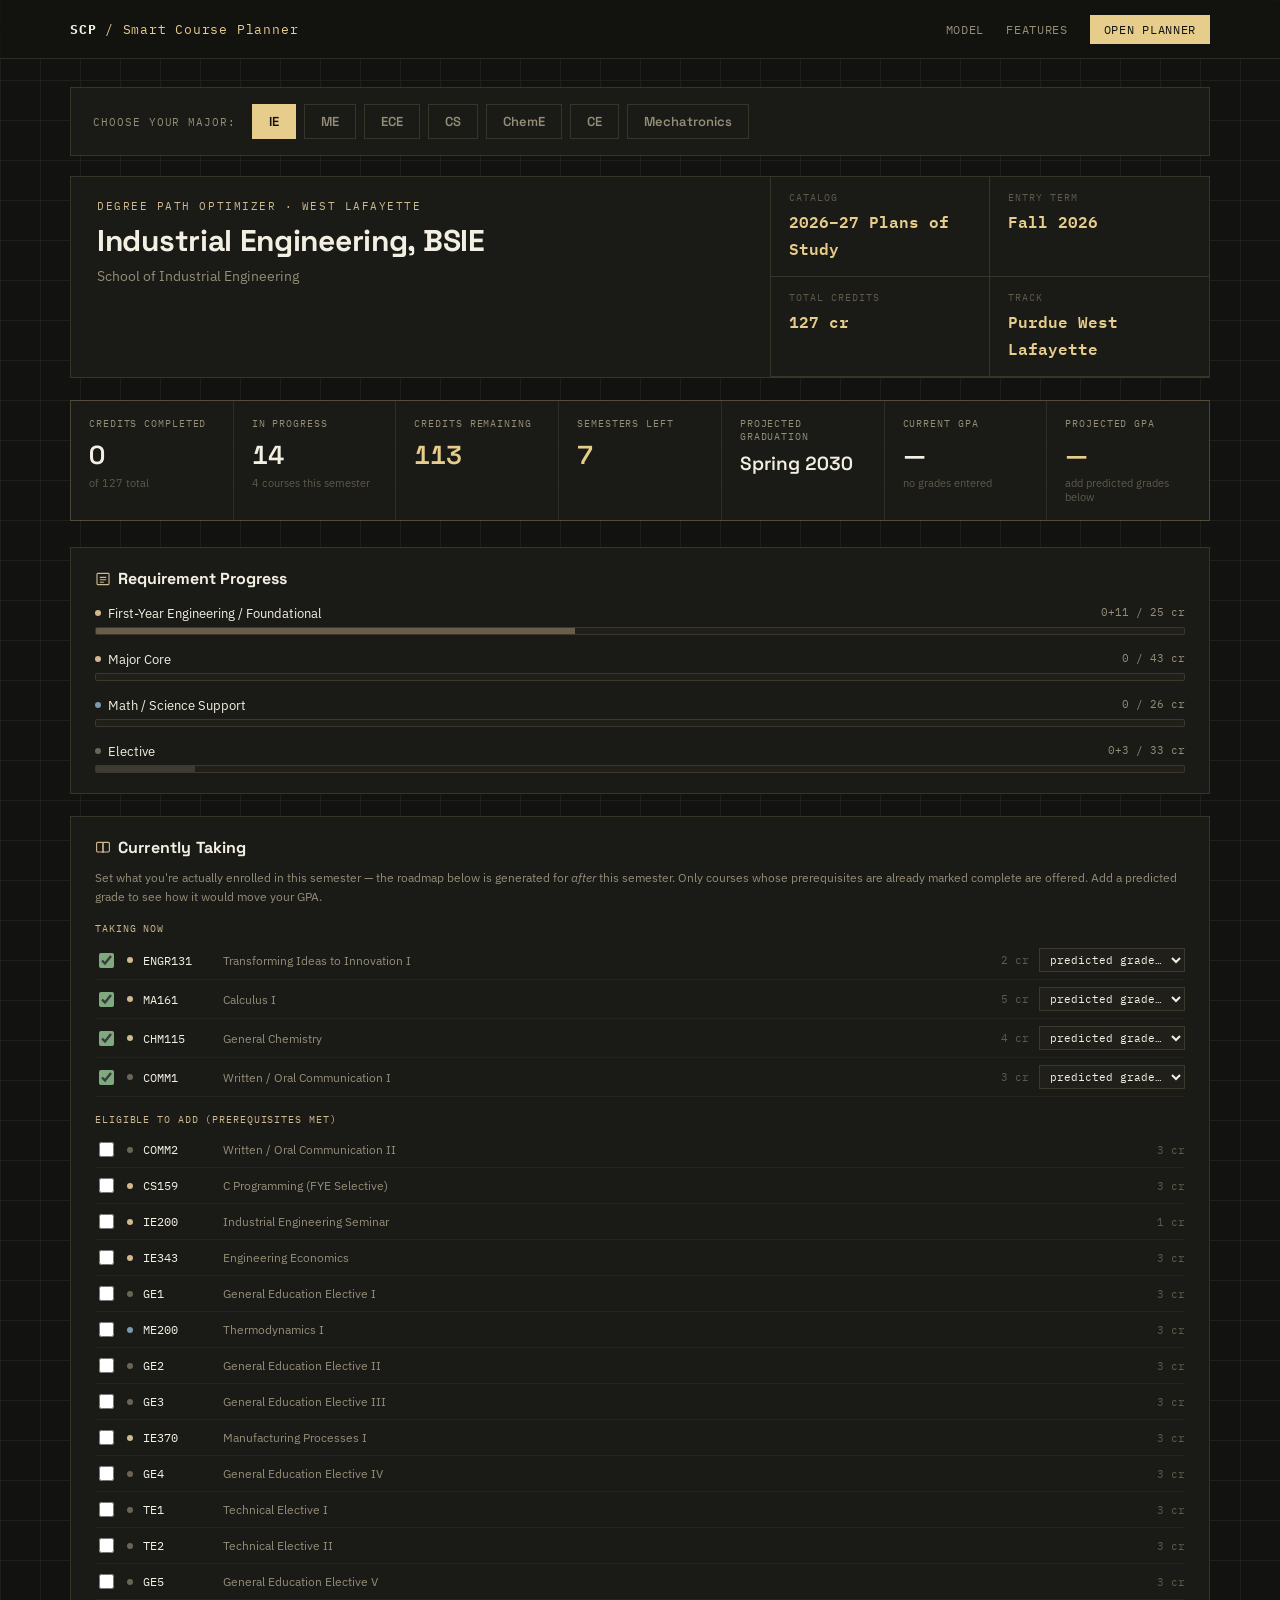
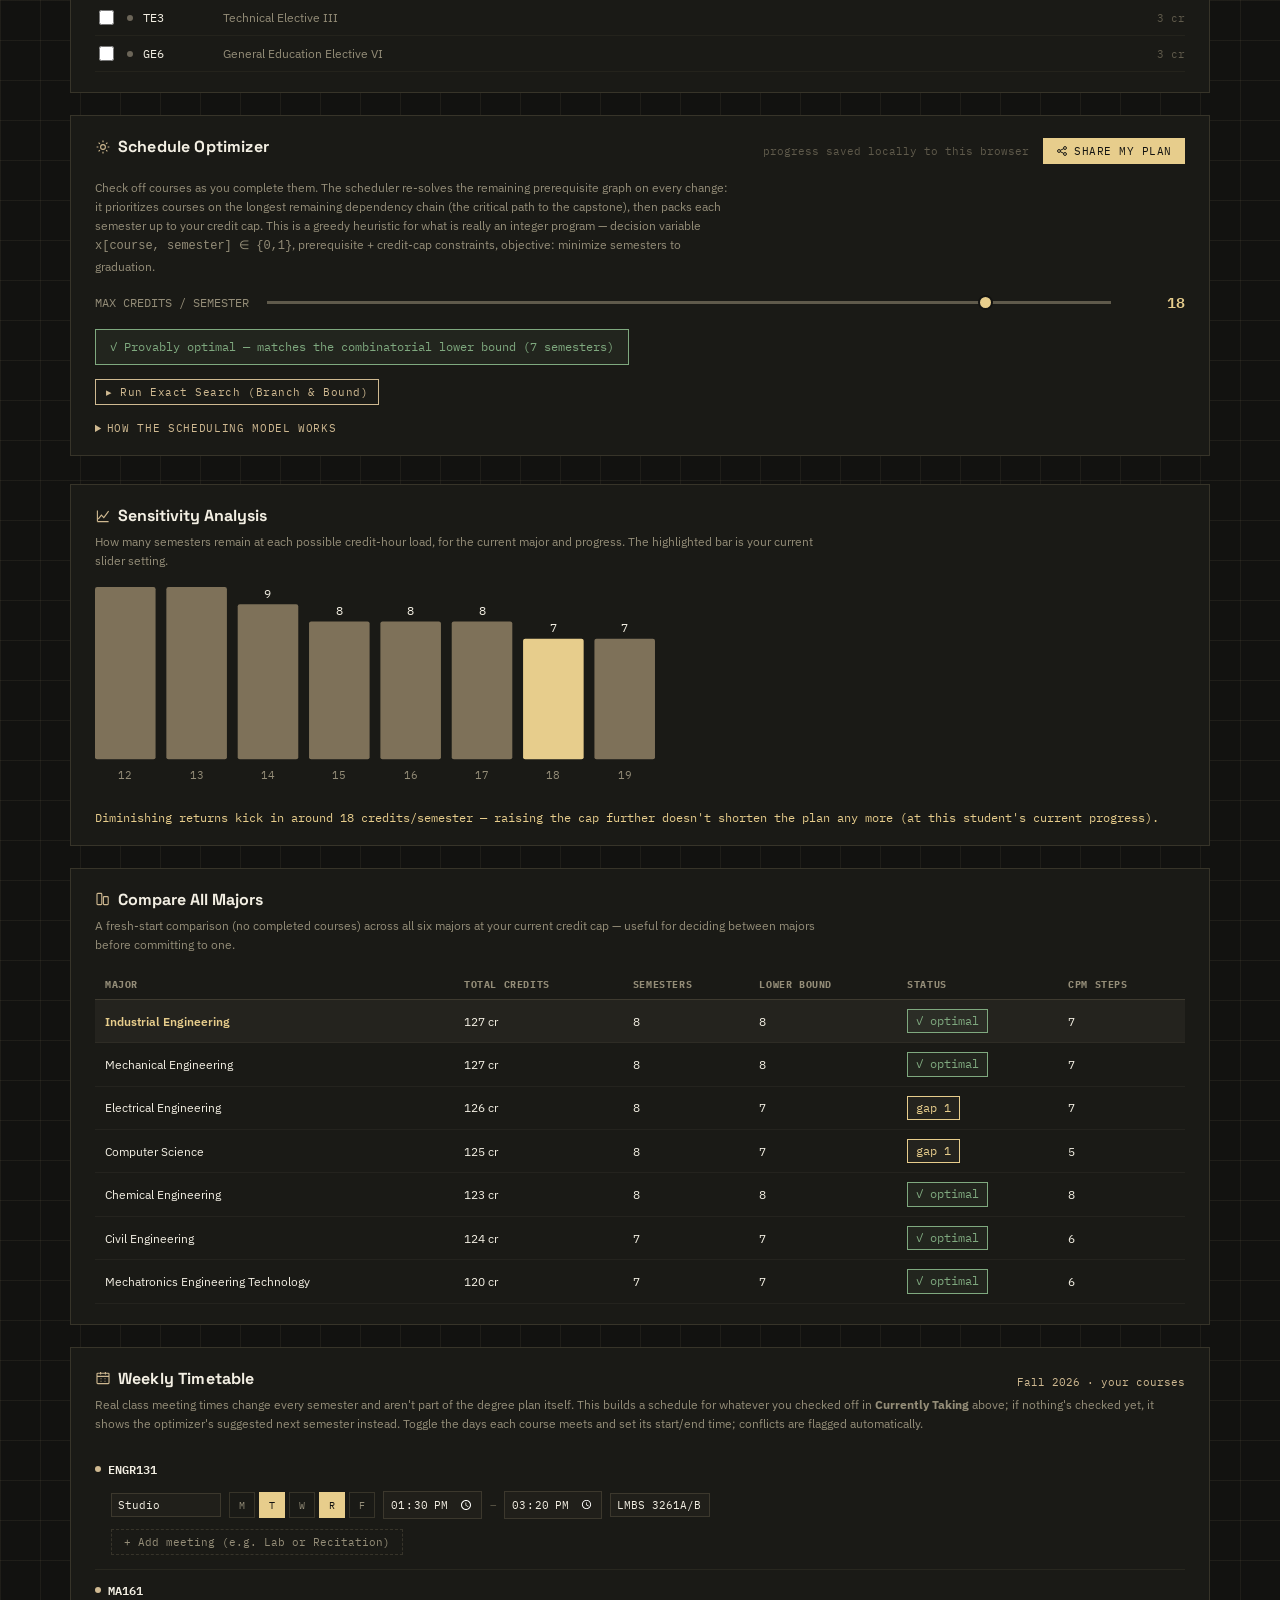
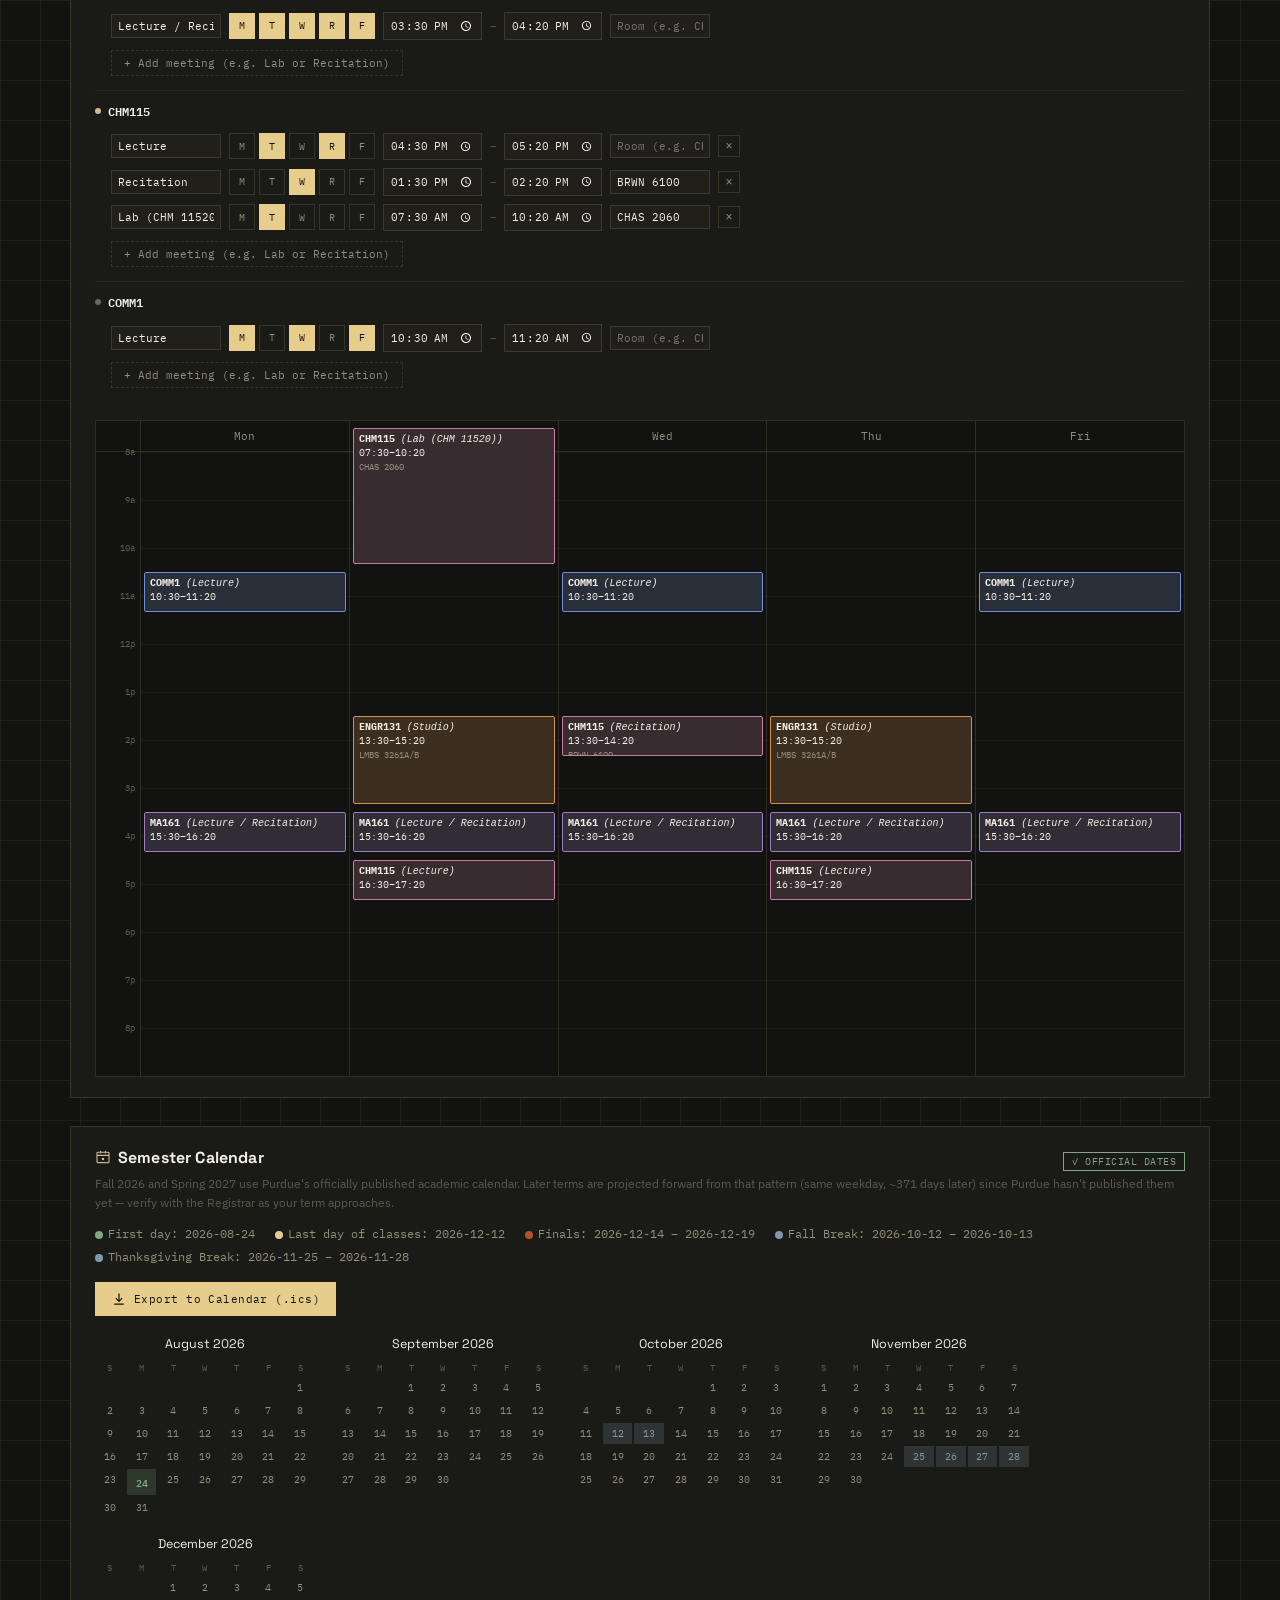
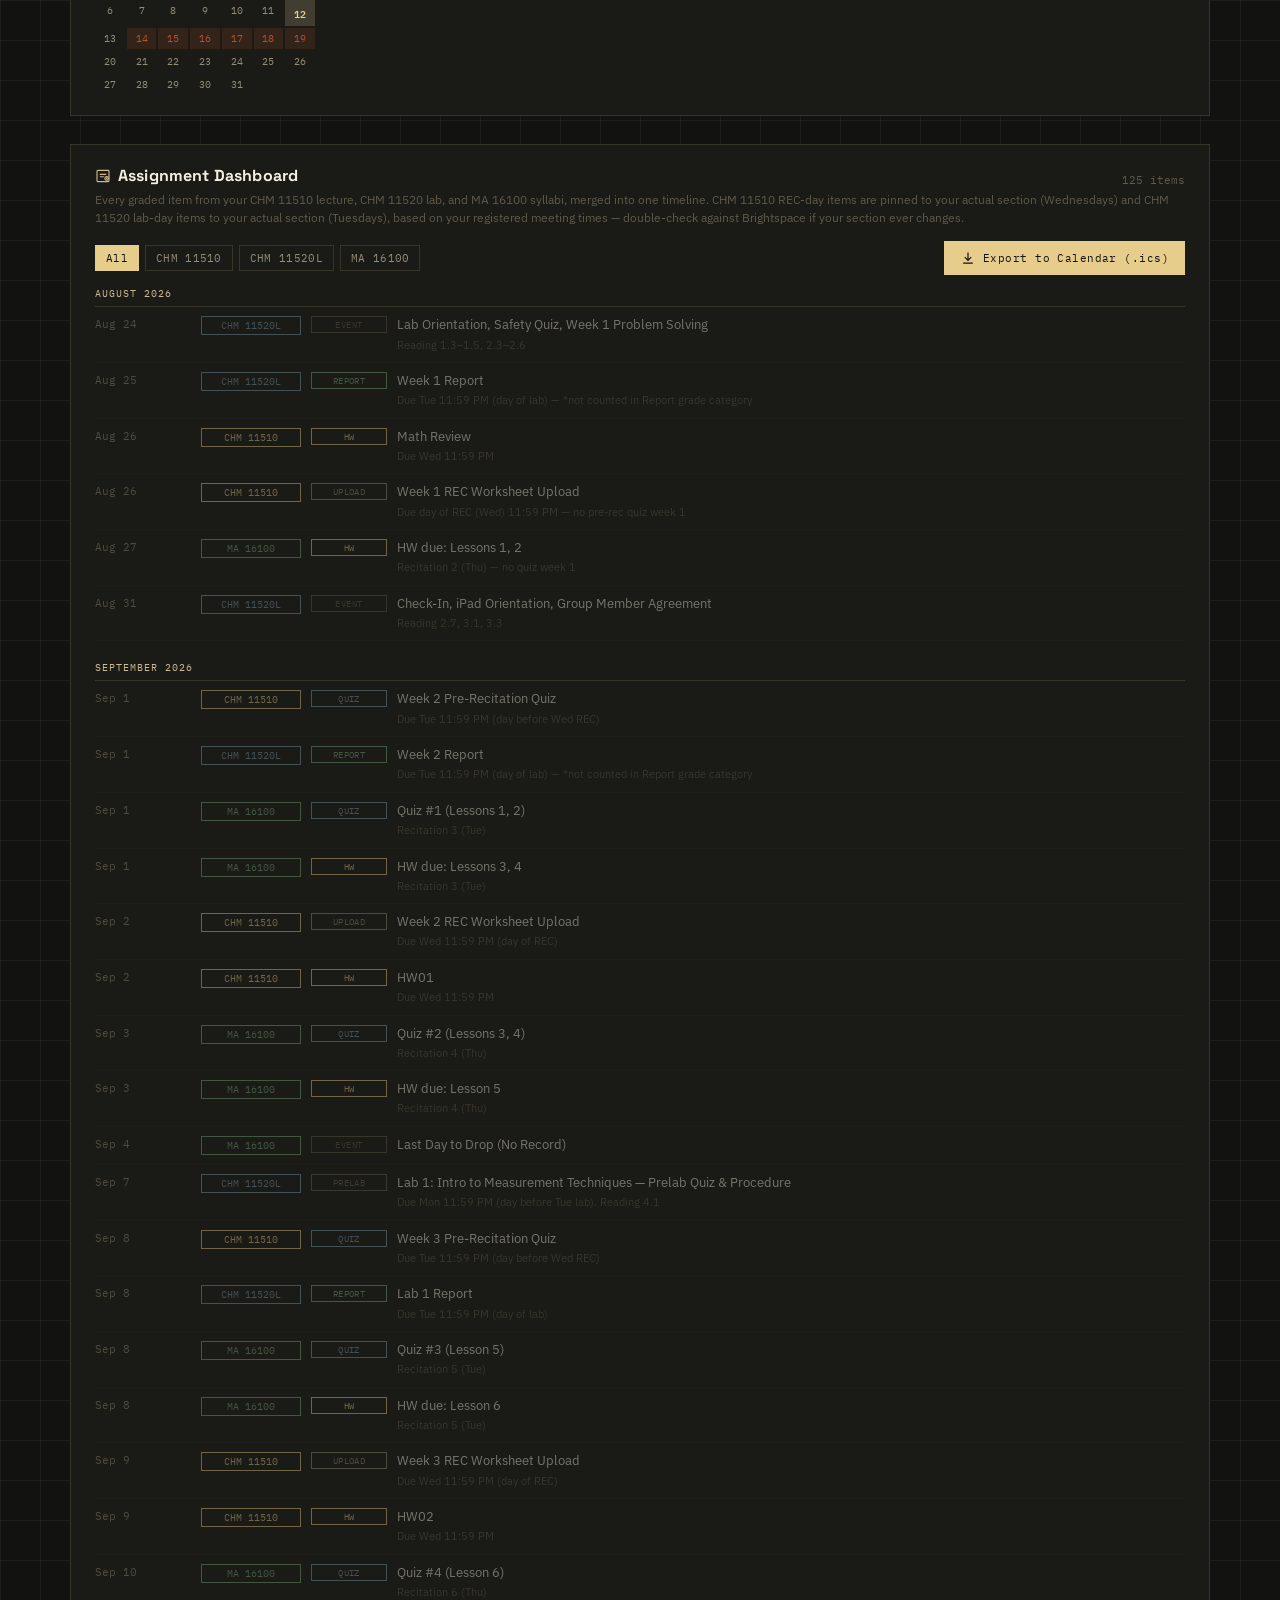
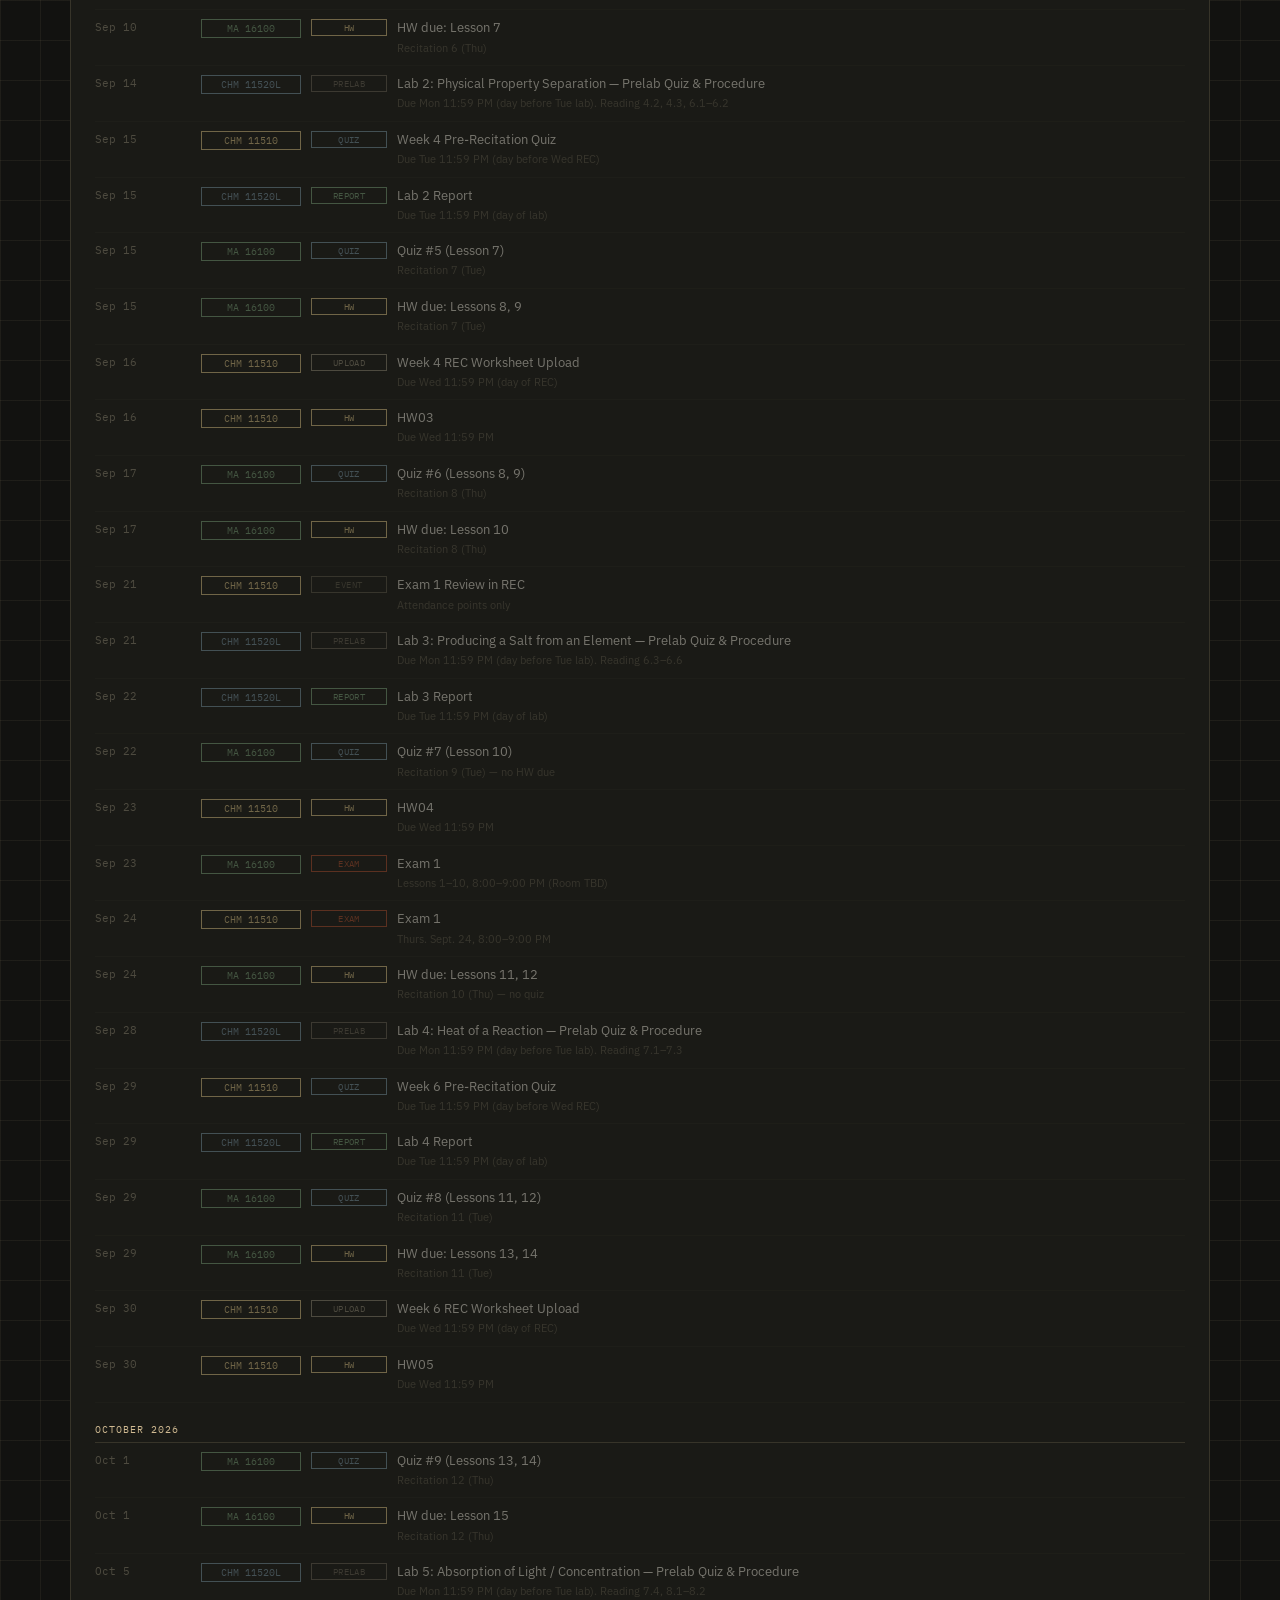
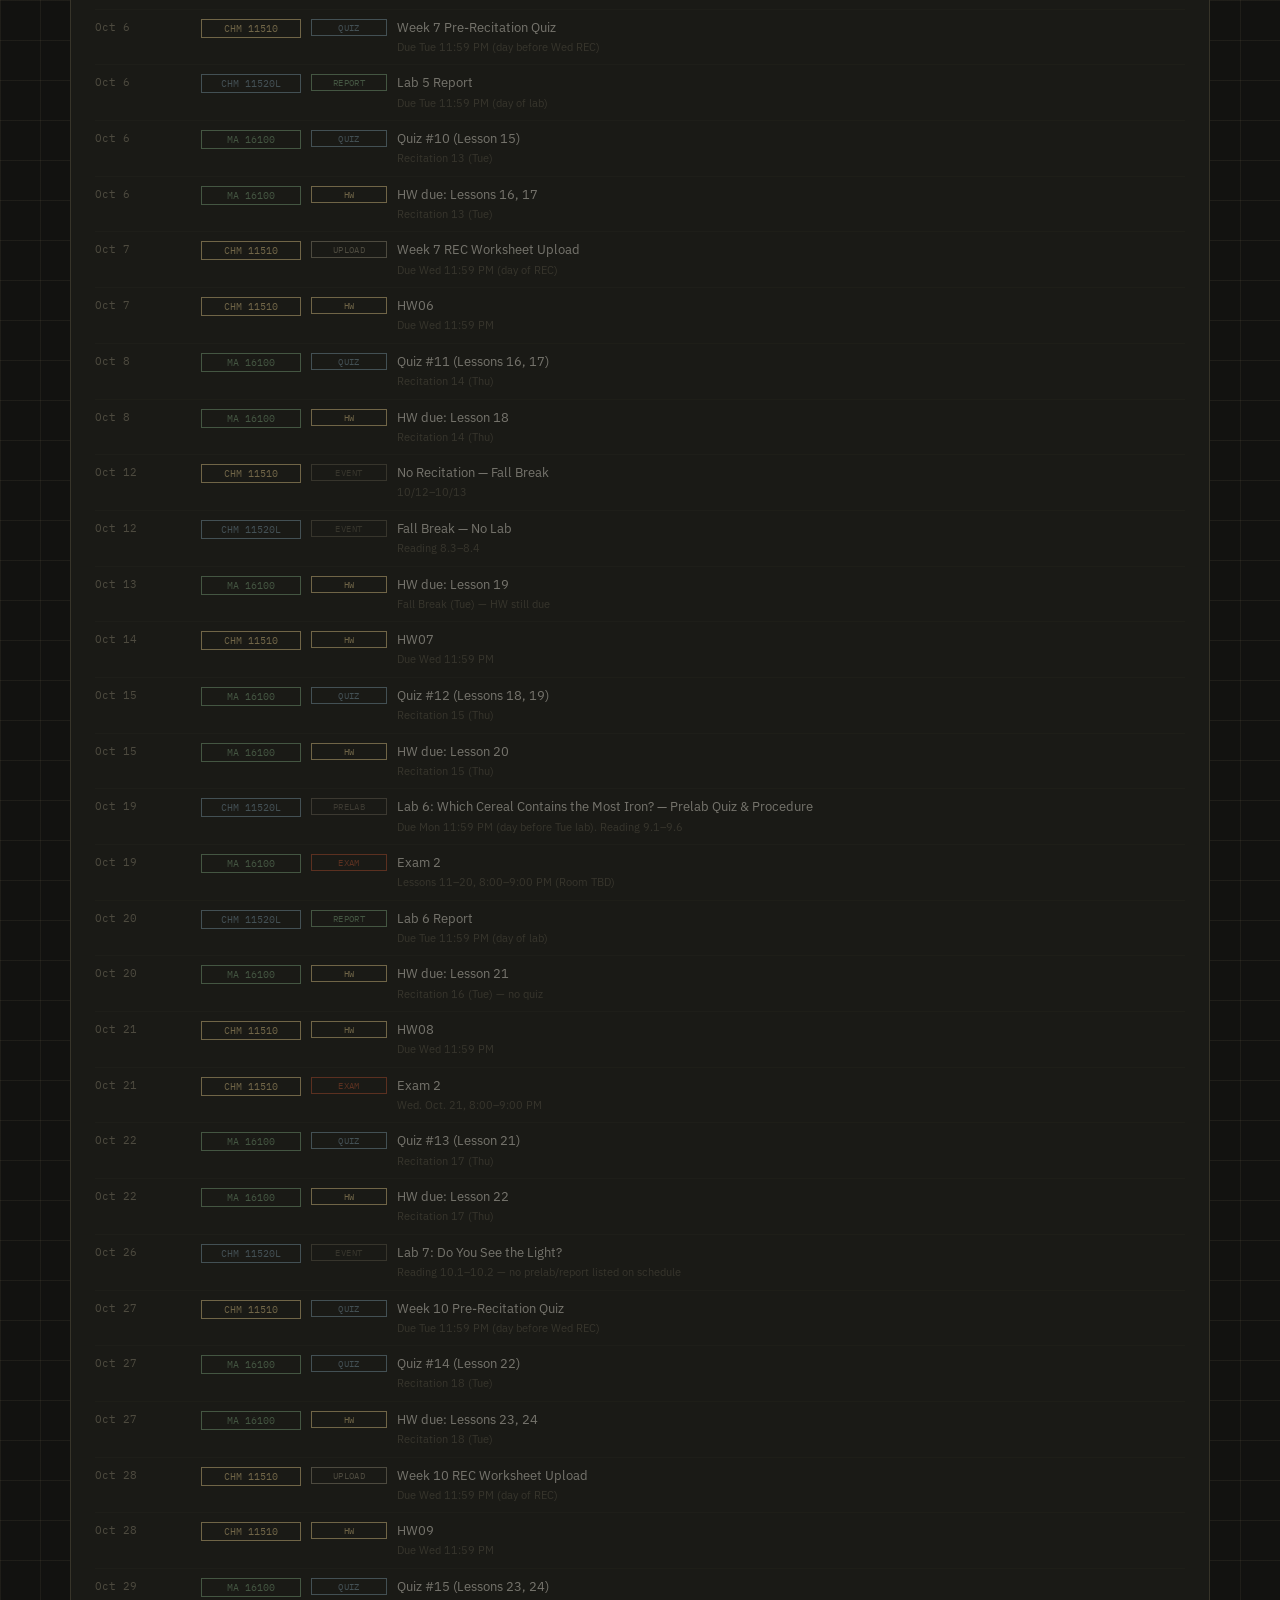
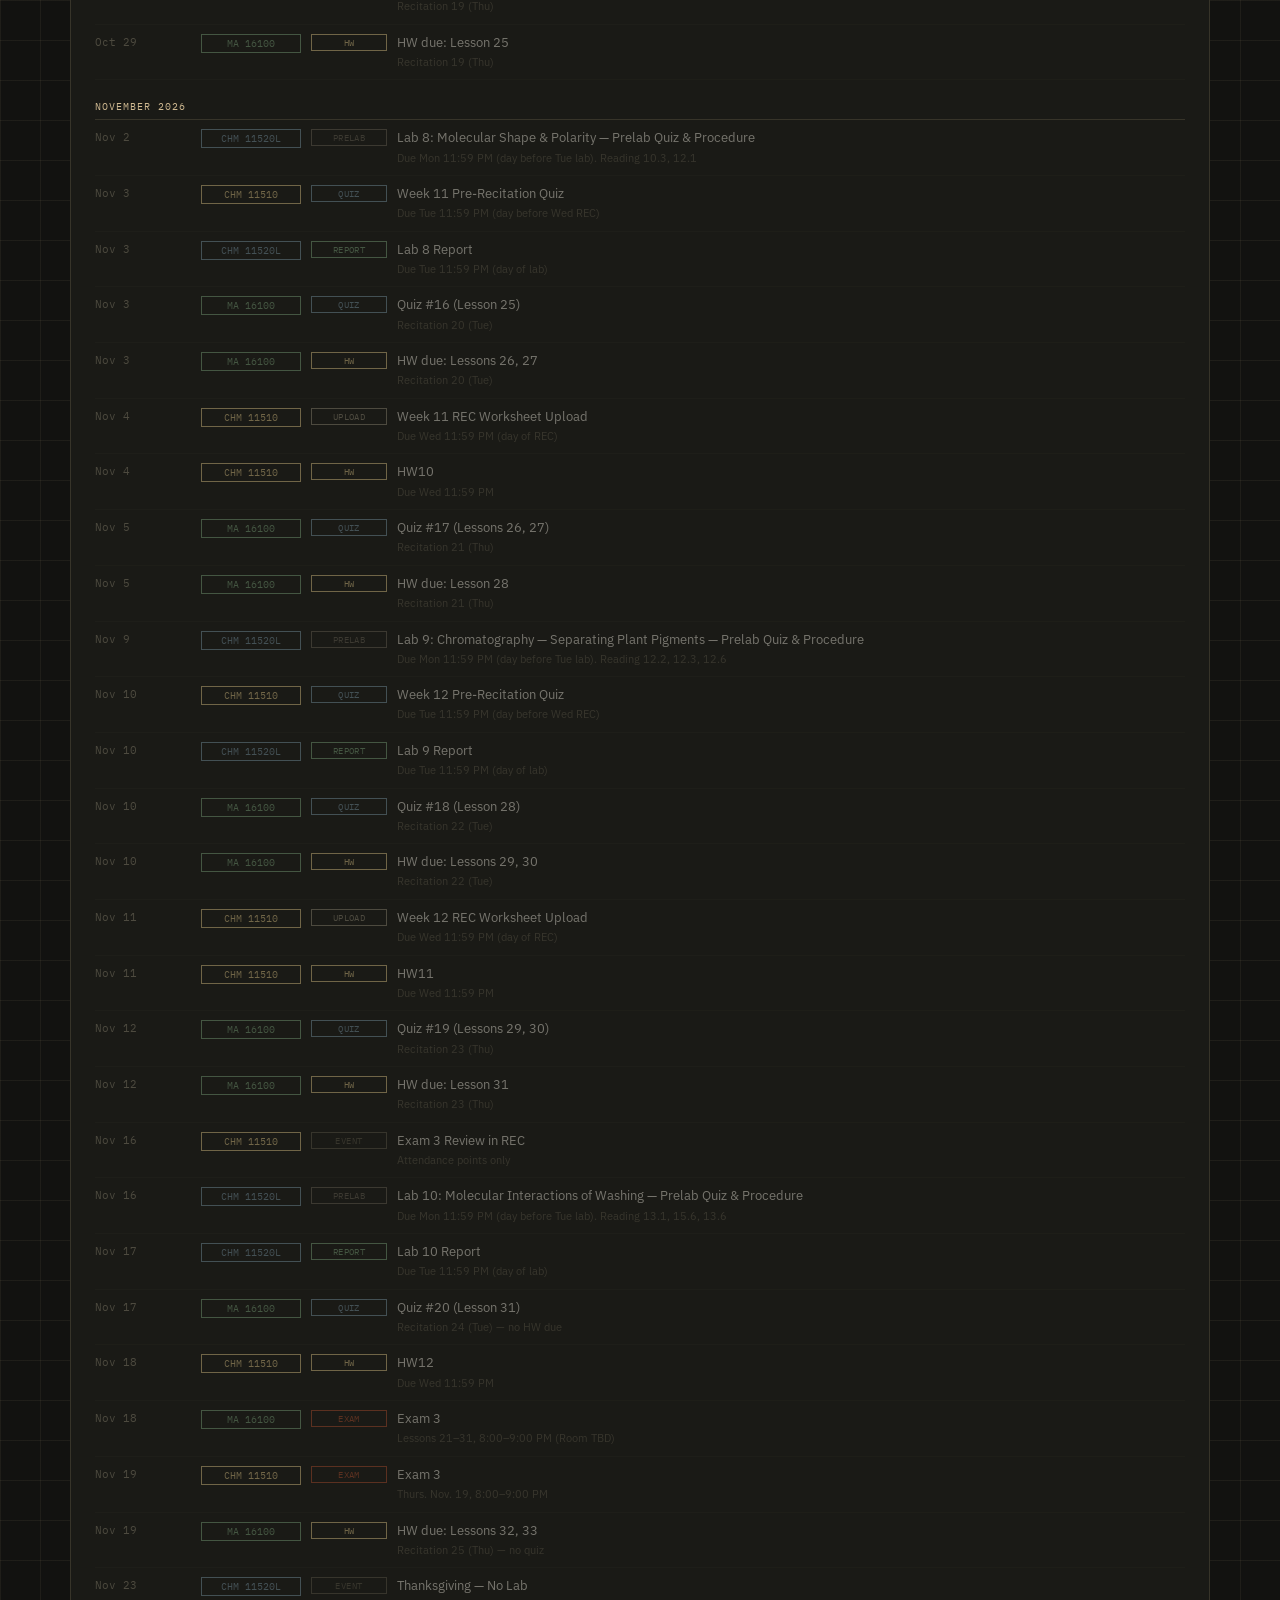
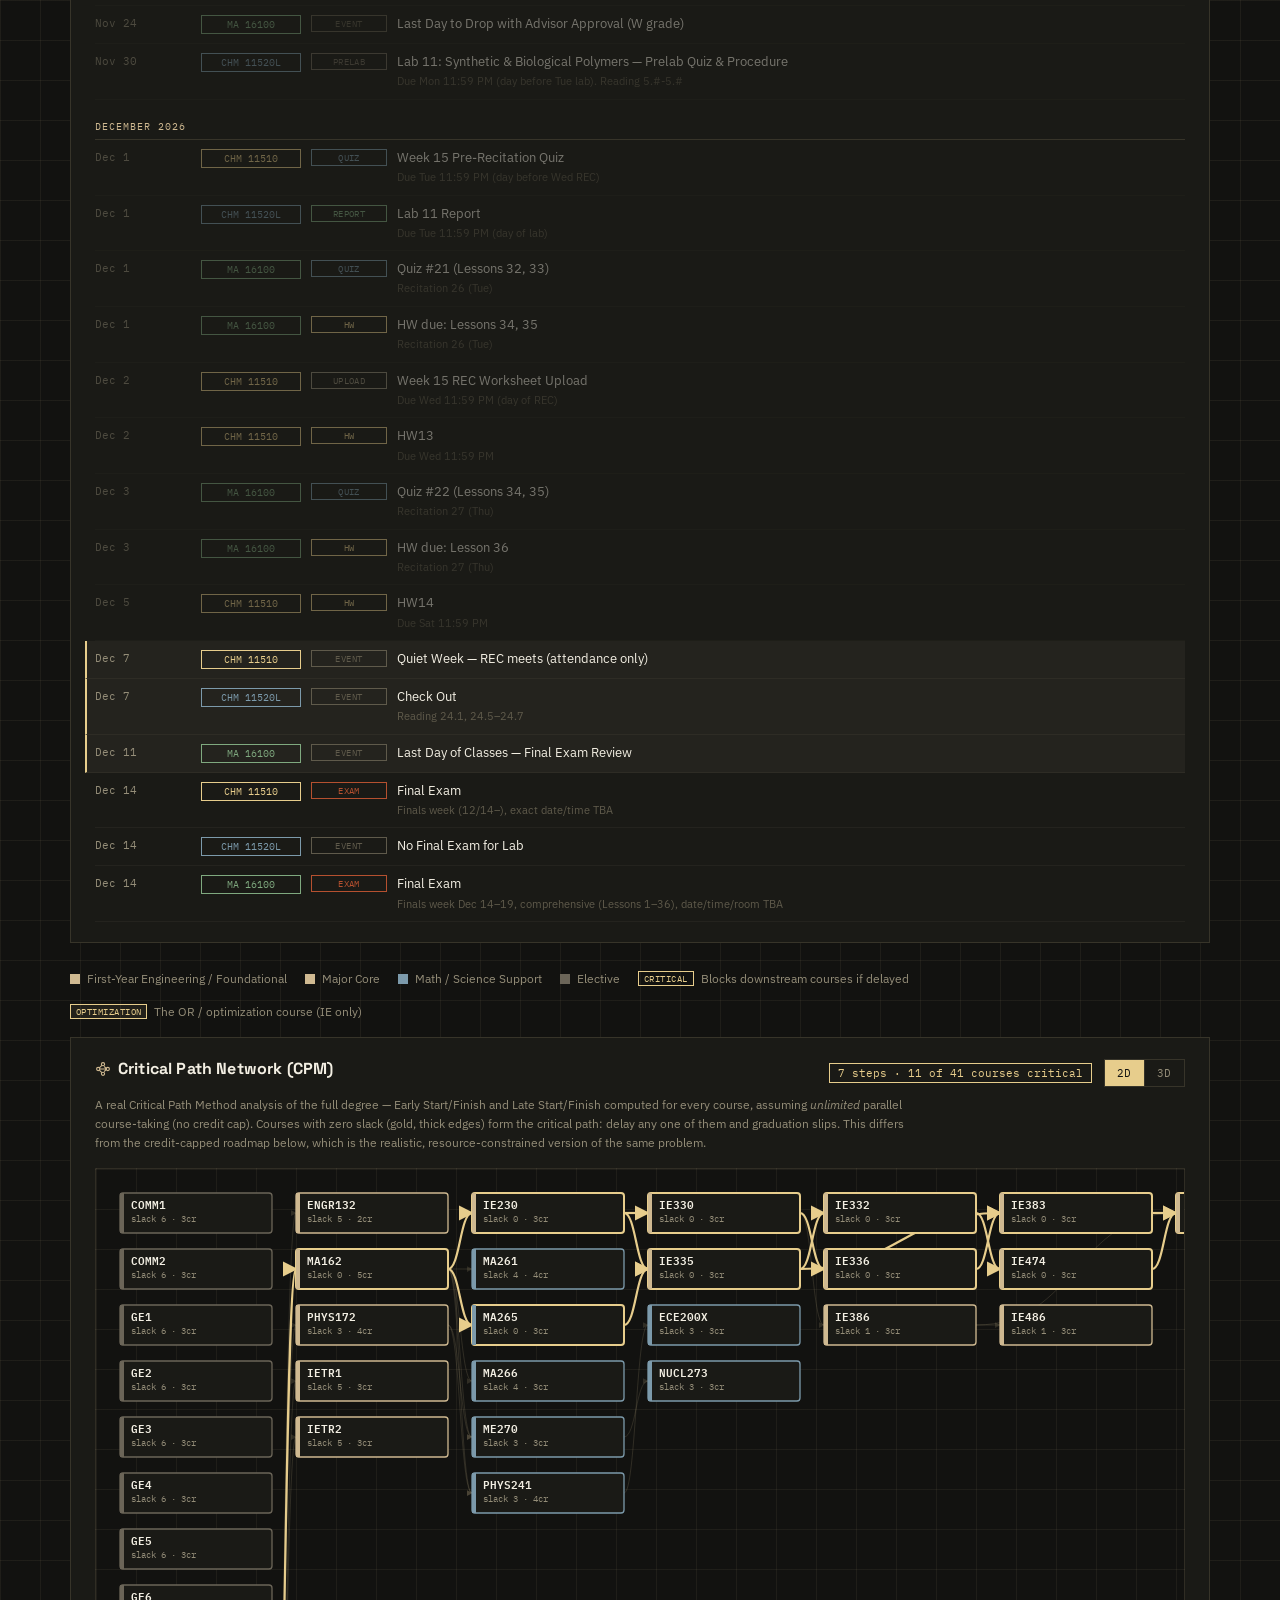
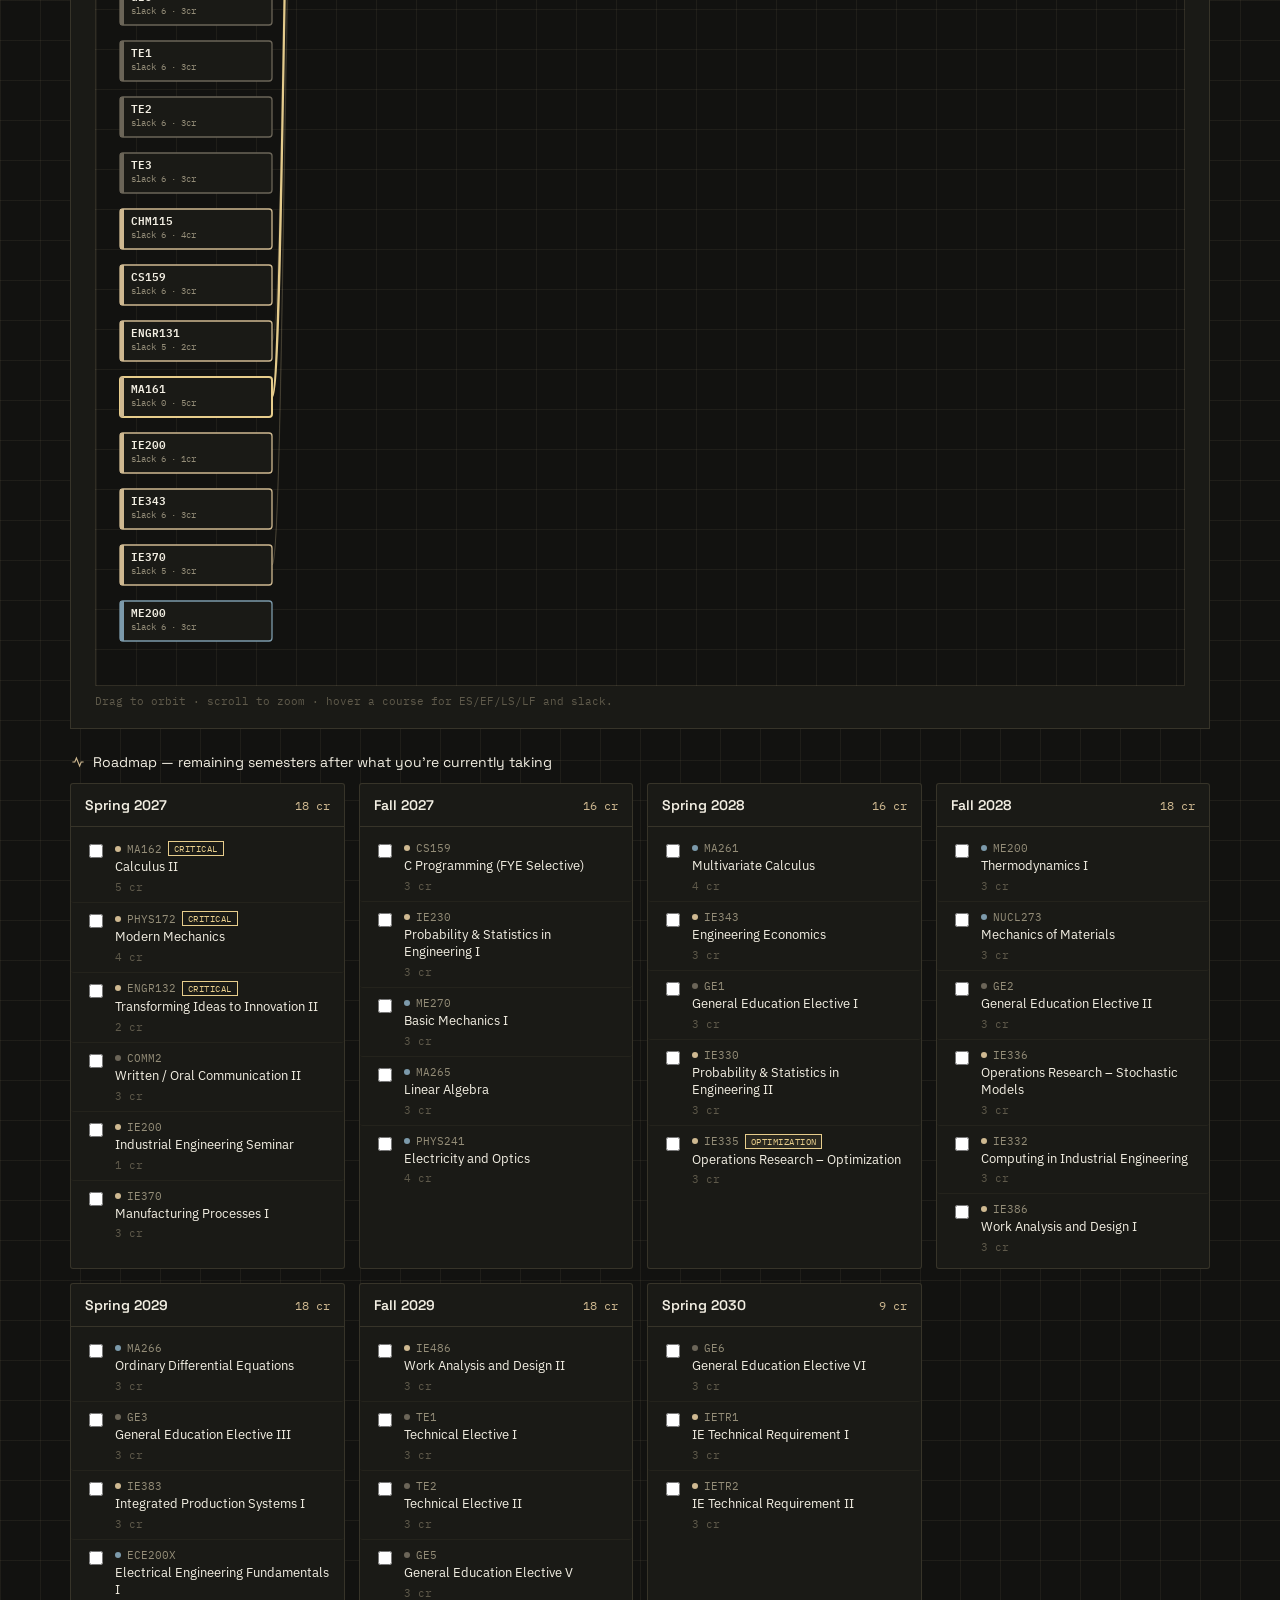
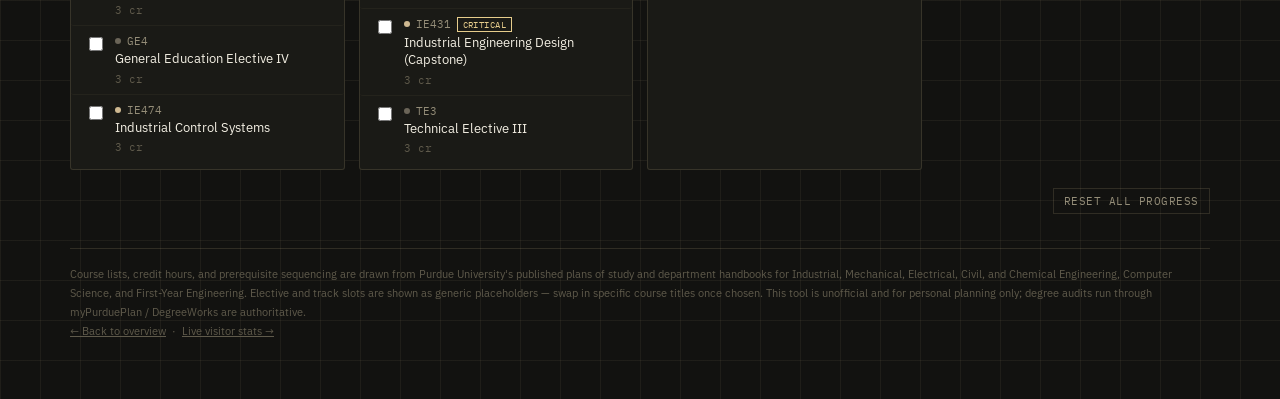
==== commit 089a58a4: "Simplify landing page, add motion layer and live planner preview Steve-Jobs-style redesign: strip th" ====
--- a/planner.html
+++ b/planner.html
@@ -3,6 +3,7 @@
 <head>
 <meta charset="UTF-8">
 <meta name="viewport" content="width=device-width, initial-scale=1">
+<script>if(new URLSearchParams(location.search).get('embed')==='1'){document.documentElement.classList.add('embed-mode');}</script>
 <title>Planner — Purdue Engineering Degree Path Optimizer</title>
 <meta name="description" content="Build and optimize your Purdue engineering course plan — pick a major, check off completed courses, and get a provably optimal semester-by-semester roadmap.">
 <link rel="canonical" href="https://mjlee070315-jpg.github.io/purdue-degree-planner/planner.html">
@@ -239,7 +240,14 @@
 <script src="planner.js"></script>
 <script>initPlanner();</script>
 <script type="module" src="cpm3d.js"></script>
-<script data-goatcounter="https://minjaelee.goatcounter.com/count"
-        async src="//gc.zgo.at/count.js"></script>
+<script>
+if(new URLSearchParams(location.search).get('embed')!=='1'){
+  var gc = document.createElement('script');
+  gc.async = true;
+  gc.src = '//gc.zgo.at/count.js';
+  gc.setAttribute('data-goatcounter', 'https://minjaelee.goatcounter.com/count');
+  document.body.appendChild(gc);
+}
+</script>
 </body>
 </html>
--- a/style.css
+++ b/style.css
@@ -16,7 +16,7 @@
   --border:rgba(207,185,145,0.16);
 }
 *{box-sizing:border-box;}
-html{scroll-behavior:smooth;}
+html{scroll-behavior:smooth;-webkit-font-smoothing:antialiased;-moz-osx-font-smoothing:grayscale;}
 body{
   margin:0;
   background:
@@ -28,12 +28,16 @@
 }
 a{color:inherit;}
 .wrap{max-width:1180px;margin:0 auto;padding:0 20px;}
+h1,h2,h3{text-wrap:balance;}
+p{text-wrap:pretty;}
+.stat-value,.meta-value,#totalCreditsLabel{font-variant-numeric:tabular-nums;}
 
 /* ---- Nav ---- */
 .site-nav{
   border-bottom:1px solid var(--border);
-  background:rgba(18,18,16,0.9);
-  backdrop-filter:blur(6px);
+  background:rgba(18,18,16,0.72);
+  backdrop-filter:blur(14px) saturate(1.4);
+  -webkit-backdrop-filter:blur(14px) saturate(1.4);
   position:sticky;top:0;z-index:50;
 }
 .site-nav .wrap{
@@ -64,17 +68,22 @@
   padding:7px 14px;
 }
 .nav-links a.cta:hover{background:var(--gold);color:var(--bg);}
+.embed-mode .site-nav{display:none;}
 .nav-toggle{
   display:none;
   flex-direction:column;
   justify-content:center;
   gap:5px;
-  width:34px;height:34px;
+  width:40px;height:40px;
   background:none;border:1px solid var(--border);
   cursor:pointer;
   padding:0;
   align-items:center;
-}
+  transition-property:background,border-color;
+  transition-duration:0.15s;
+  transition-timing-function:ease-out;
+}
+.nav-toggle:hover{border-color:var(--gold);}
 .nav-toggle span{display:block;width:16px;height:1.5px;background:var(--gold-bright);}
 @media(max-width:640px){
   .nav-toggle{display:flex;}
@@ -374,70 +383,112 @@
 }
 .share-toast.show{opacity:1;transform:translateX(-50%) translateY(0);}
 
-/* ---- Landing page specific ---- */
-.hero{position:relative;overflow:hidden;padding:90px 0 60px;text-align:center;}
-.hero-bg{position:absolute;inset:0;z-index:0;filter:blur(34px) saturate(0.9);opacity:0.28;pointer-events:none;transform:scale(1.15);}
-.hero-bg svg{width:100%;height:100%;}
-.hero3d{position:absolute;inset:0;z-index:0;pointer-events:none;opacity:0;transition:opacity 1.4s ease;}
-.hero3d.is-ready{opacity:0.62;}
+/* ============================================================
+   Landing page (index.html) — a deliberately quiet design system.
+   Few boxes, few colors, generous space. The 3D hero and the
+   equation panel are the only two "loud" moments on the page.
+   ============================================================ */
+.wrap-narrow{max-width:680px;}
+
+.nav-open-btn{
+  font-family:'IBM Plex Mono',monospace;font-size:11.5px;letter-spacing:0.06em;text-transform:uppercase;
+  color:var(--bg);background:var(--gold-bright);padding:8px 16px;text-decoration:none;
+}
+.nav-open-btn:hover{background:var(--gold);}
+
+.hero{position:relative;overflow:hidden;padding:120px 0 90px;text-align:center;min-height:72vh;display:flex;align-items:center;}
+.hero3d{position:absolute;inset:0;z-index:0;pointer-events:none;opacity:0;transition:opacity 1.6s ease;}
+.hero3d.is-ready{opacity:0.55;}
 .hero3d canvas{display:block;width:100%;height:100%;}
-.hero-content{position:relative;z-index:1;}
+.hero-content{position:relative;z-index:1;width:100%;}
 .hero-content::before{
   content:'';
   position:absolute;
   left:50%;top:50%;
   transform:translate(-50%,-50%);
-  width:min(1000px,140%);height:120%;
-  background:radial-gradient(ellipse at center, var(--bg) 0%, rgba(18,18,16,0.88) 46%, rgba(18,18,16,0) 78%);
+  width:min(1000px,140%);height:130%;
+  background:radial-gradient(ellipse at center, var(--bg) 0%, rgba(18,18,16,0.9) 44%, rgba(18,18,16,0) 76%);
   z-index:-1;
   pointer-events:none;
 }
-.hero .eyebrow{margin-bottom:16px;display:inline-flex;align-items:center;gap:8px;}
-.live-dot{width:7px;height:7px;border-radius:50%;background:var(--complete);box-shadow:0 0 8px var(--complete);display:inline-block;animation:dotPulse 2.4s ease-in-out infinite;}
-@keyframes dotPulse{0%,100%{opacity:1;}50%{opacity:0.4;}}
-@media (prefers-reduced-motion: reduce){.live-dot{animation:none;}}
-.hero-title{font-family:'Space Grotesk',sans-serif;font-size:52px;font-weight:700;letter-spacing:-0.02em;margin:0 0 10px;}
-.hero-tagline{font-family:'Space Grotesk',sans-serif;font-size:21px;font-weight:600;color:var(--gold-bright);max-width:680px;margin:0 auto 18px;line-height:1.3;}
-.hero .subtitle{font-size:16px;max-width:640px;margin:0 auto;text-align:center;}
-.hero-ctas{display:flex;gap:12px;margin-top:30px;flex-wrap:wrap;justify-content:center;}
+.hero-title{font-family:'Space Grotesk',sans-serif;font-size:clamp(42px,7vw,68px);font-weight:700;letter-spacing:-0.03em;line-height:1.04;margin:0 0 22px;}
+.hero-tagline{font-family:'Space Grotesk',sans-serif;font-size:clamp(17px,2.4vw,22px);font-weight:500;color:var(--muted);max-width:600px;margin:0 auto 40px;line-height:1.45;}
 .btn{
   font-family:'IBM Plex Mono',monospace;
-  font-size:12.5px;letter-spacing:0.04em;
-  padding:12px 22px;
+  font-size:13px;letter-spacing:0.04em;
+  padding:15px 30px;
   text-decoration:none;
   display:inline-block;
   transition:all 0.15s ease;
 }
 .btn-primary{background:var(--gold-bright);color:var(--bg);}
 .btn-primary:hover{background:var(--gold);transform:translateY(-1px);}
-.btn-outline{border:1px solid var(--border);color:var(--ink);}
-.btn-outline:hover{border-color:var(--gold);color:var(--gold-bright);transform:translateY(-1px);}
-.hero-meta{display:flex;gap:28px;margin-top:44px;flex-wrap:wrap;justify-content:center;}
-.hero-meta-item{text-align:center;}
-.hero-meta-item .n{font-family:'Space Grotesk',sans-serif;font-size:26px;color:var(--gold-bright);font-weight:600;}
-.hero-meta-item .l{font-family:'IBM Plex Mono',monospace;font-size:10px;color:var(--muted);text-transform:uppercase;letter-spacing:0.08em;margin-top:3px;}
-
-section{padding:56px 0;border-top:1px solid var(--border);}
-.section-head{margin-bottom:32px;}
-.section-num{font-family:'IBM Plex Mono',monospace;font-size:11px;color:var(--gold);letter-spacing:0.14em;text-transform:uppercase;margin-bottom:8px;}
-.section-title{font-family:'Space Grotesk',sans-serif;font-size:26px;font-weight:600;max-width:640px;}
-.section-body{color:var(--muted);font-size:14.5px;line-height:1.75;max-width:680px;margin-top:12px;}
-
-.model-grid{display:grid;grid-template-columns:repeat(3,1fr);gap:1px;background:var(--border);border:1px solid var(--border);margin-top:28px;}
-@media(max-width:800px){.model-grid{grid-template-columns:1fr;}}
-.model-cell{background:var(--bg-panel);padding:22px 24px;}
-.model-cell .k{font-family:'IBM Plex Mono',monospace;font-size:10px;color:var(--muted-dim);text-transform:uppercase;letter-spacing:0.09em;}
-.model-cell .v{font-family:'IBM Plex Mono',monospace;font-size:13px;color:var(--gold-bright);margin-top:10px;line-height:1.6;}
-.model-cell p{font-size:12.5px;color:var(--muted);line-height:1.7;margin-top:12px;}
-
-.feature-grid{display:grid;grid-template-columns:repeat(2,1fr);gap:16px;margin-top:28px;}
-@media(max-width:800px){.feature-grid{grid-template-columns:1fr;}}
-.feature-card{border:1px solid var(--border);background:var(--bg-panel);padding:22px 24px;transition:border-color 0.15s ease, transform 0.15s ease;}
-.feature-card:hover{border-color:var(--gold);transform:translateY(-2px);}
-.feature-card .icon{display:block;margin-bottom:14px;color:var(--gold);}
-.feature-card .icon svg{width:22px;height:22px;}
-.feature-card h3{font-family:'Space Grotesk',sans-serif;font-size:15px;margin:0 0 8px;}
-.feature-card p{font-size:12.5px;color:var(--muted);line-height:1.7;margin:0;}
+.btn-lg{font-size:13.5px;padding:16px 34px;}
+.hero-note{font-family:'IBM Plex Mono',monospace;font-size:11.5px;color:var(--muted-dim);margin:22px 0 0;letter-spacing:0.02em;}
+
+section{padding:0;}
+.story, .think, .feature-list, .cta-band{padding:72px 0;border-top:1px solid var(--border);}
+.story h2, .think h2, .feature-list h2, .cta-band h2{
+  font-family:'Space Grotesk',sans-serif;font-weight:600;
+  font-size:clamp(24px,3.4vw,32px);letter-spacing:-0.01em;margin:0 0 18px;
+}
+.story p, .think p{color:var(--muted);font-size:15.5px;line-height:1.85;margin:0 0 14px;}
+.story p:last-child, .think p:last-child{margin-bottom:0;}
+.think i{color:var(--ink);font-style:normal;}
+
+.eq-panel{
+  font-family:'IBM Plex Mono',monospace;font-size:13px;line-height:2;color:var(--gold-bright);
+  background:var(--bg-panel);border-left:2px solid var(--gold);padding:20px 24px;margin:22px 0 24px;
+  overflow-x:auto;white-space:pre;
+}
+
+.flist{display:grid;grid-template-columns:1fr 1fr;gap:36px 44px;margin-top:36px;}
+@media(max-width:700px){.flist{grid-template-columns:1fr;gap:30px;}}
+.fitem h3{font-family:'Space Grotesk',sans-serif;font-size:16px;font-weight:600;margin:0 0 7px;color:var(--ink);}
+.fitem p{font-size:13.5px;color:var(--muted);line-height:1.7;margin:0;}
+.fmore{font-size:12.5px;color:var(--muted-dim);margin-top:38px;line-height:1.7;}
+
+.cta-band{text-align:center;}
+.cta-band .wrap-narrow{margin:0 auto;}
+
+/* ---- Live preview (embedded real planner.html) ---- */
+.live-preview{padding:72px 0 84px;border-top:1px solid var(--border);text-align:center;}
+.live-preview h2{font-family:'Space Grotesk',sans-serif;font-weight:600;font-size:clamp(24px,3.4vw,32px);letter-spacing:-0.01em;margin:0 0 12px;}
+.preview-caption{color:var(--muted);font-size:14.5px;margin:0 0 32px;}
+.browser-frame{
+  max-width:980px;margin:0 auto;text-align:left;border-radius:12px;overflow:hidden;
+  border:1px solid var(--border);background:var(--bg-panel);
+  box-shadow:0 50px 90px -30px rgba(0,0,0,0.65), 0 0 0 1px rgba(207,185,145,0.04),
+    inset 0 1px 0 rgba(243,239,227,0.05);
+  transition-property:transform,box-shadow;transition-duration:0.5s;transition-timing-function:cubic-bezier(0.16,1,0.3,1);
+}
+.browser-frame:hover{transform:translateY(-3px);box-shadow:0 60px 100px -30px rgba(0,0,0,0.7), 0 0 0 1px rgba(207,185,145,0.08),
+    inset 0 1px 0 rgba(243,239,227,0.07);}
+.browser-bar{
+  display:flex;align-items:center;gap:7px;padding:12px 16px 12px 14px;border-radius:12px 12px 0 0;
+  background:linear-gradient(180deg, var(--bg-panel-raised), rgba(32,31,26,0.85));
+  border-bottom:1px solid var(--border);
+}
+.browser-bar .dot{width:10px;height:10px;border-radius:50%;flex:none;}
+.browser-bar .dot.r{background:#B5502F;}
+.browser-bar .dot.y{background:#CFB991;}
+.browser-bar .dot.g{background:#7FA97F;}
+.browser-url{margin-left:8px;font-family:'IBM Plex Mono',monospace;font-size:11px;color:var(--muted-dim);}
+.browser-frame iframe{width:100%;height:600px;border:0;display:block;background:var(--bg);}
+@media(max-width:700px){.browser-frame iframe{height:440px;}}
+
+/* ---- Scroll-reveal motion layer ---- */
+[data-reveal]{opacity:0;transform:translateY(22px);transition:opacity 0.85s cubic-bezier(0.16,1,0.3,1), transform 0.85s cubic-bezier(0.16,1,0.3,1);}
+[data-reveal].in-view{opacity:1;transform:translateY(0);}
+[data-reveal-hero]{opacity:0;transform:translateY(16px);transition:opacity 0.9s cubic-bezier(0.16,1,0.3,1), transform 0.9s cubic-bezier(0.16,1,0.3,1);}
+[data-reveal-hero].in-view{opacity:1;transform:translateY(0);}
+.btn-primary{transition:background 0.15s ease, transform 0.15s cubic-bezier(0.34,1.56,0.64,1), box-shadow 0.2s ease;}
+.btn-primary:hover{box-shadow:0 8px 24px -8px rgba(231,205,140,0.45);}
+.btn-primary.is-pressed{transform:scale(0.96);}
+@media (prefers-reduced-motion: reduce){
+  [data-reveal],[data-reveal-hero]{transition:none;}
+  .btn-primary{transition:background 0.15s ease;}
+}
 
 /* ---- Inline icon utility (headers, buttons) ---- */
 .icon-inline{width:16px;height:16px;vertical-align:-3px;margin-right:7px;color:var(--gold);flex:none;}
@@ -516,10 +567,6 @@
   transition:opacity 0.1s ease;
 }
 .cpm3d-hint{font-size:10.5px;color:var(--muted-dim);margin-top:8px;font-family:'IBM Plex Mono',monospace;}
-
-.stack-row{display:flex;gap:10px;flex-wrap:wrap;margin-top:20px;}
-.stack-chip{font-family:'IBM Plex Mono',monospace;font-size:11px;color:var(--muted);border:1px solid var(--border);padding:6px 12px;transition:border-color 0.15s ease, color 0.15s ease;}
-.stack-chip:hover{border-color:var(--gold);color:var(--gold-bright);}
 
 footer.site-footer{border-top:1px solid var(--border);padding:36px 0 50px;}
 footer.site-footer .wrap{display:flex;justify-content:space-between;flex-wrap:wrap;gap:16px;}
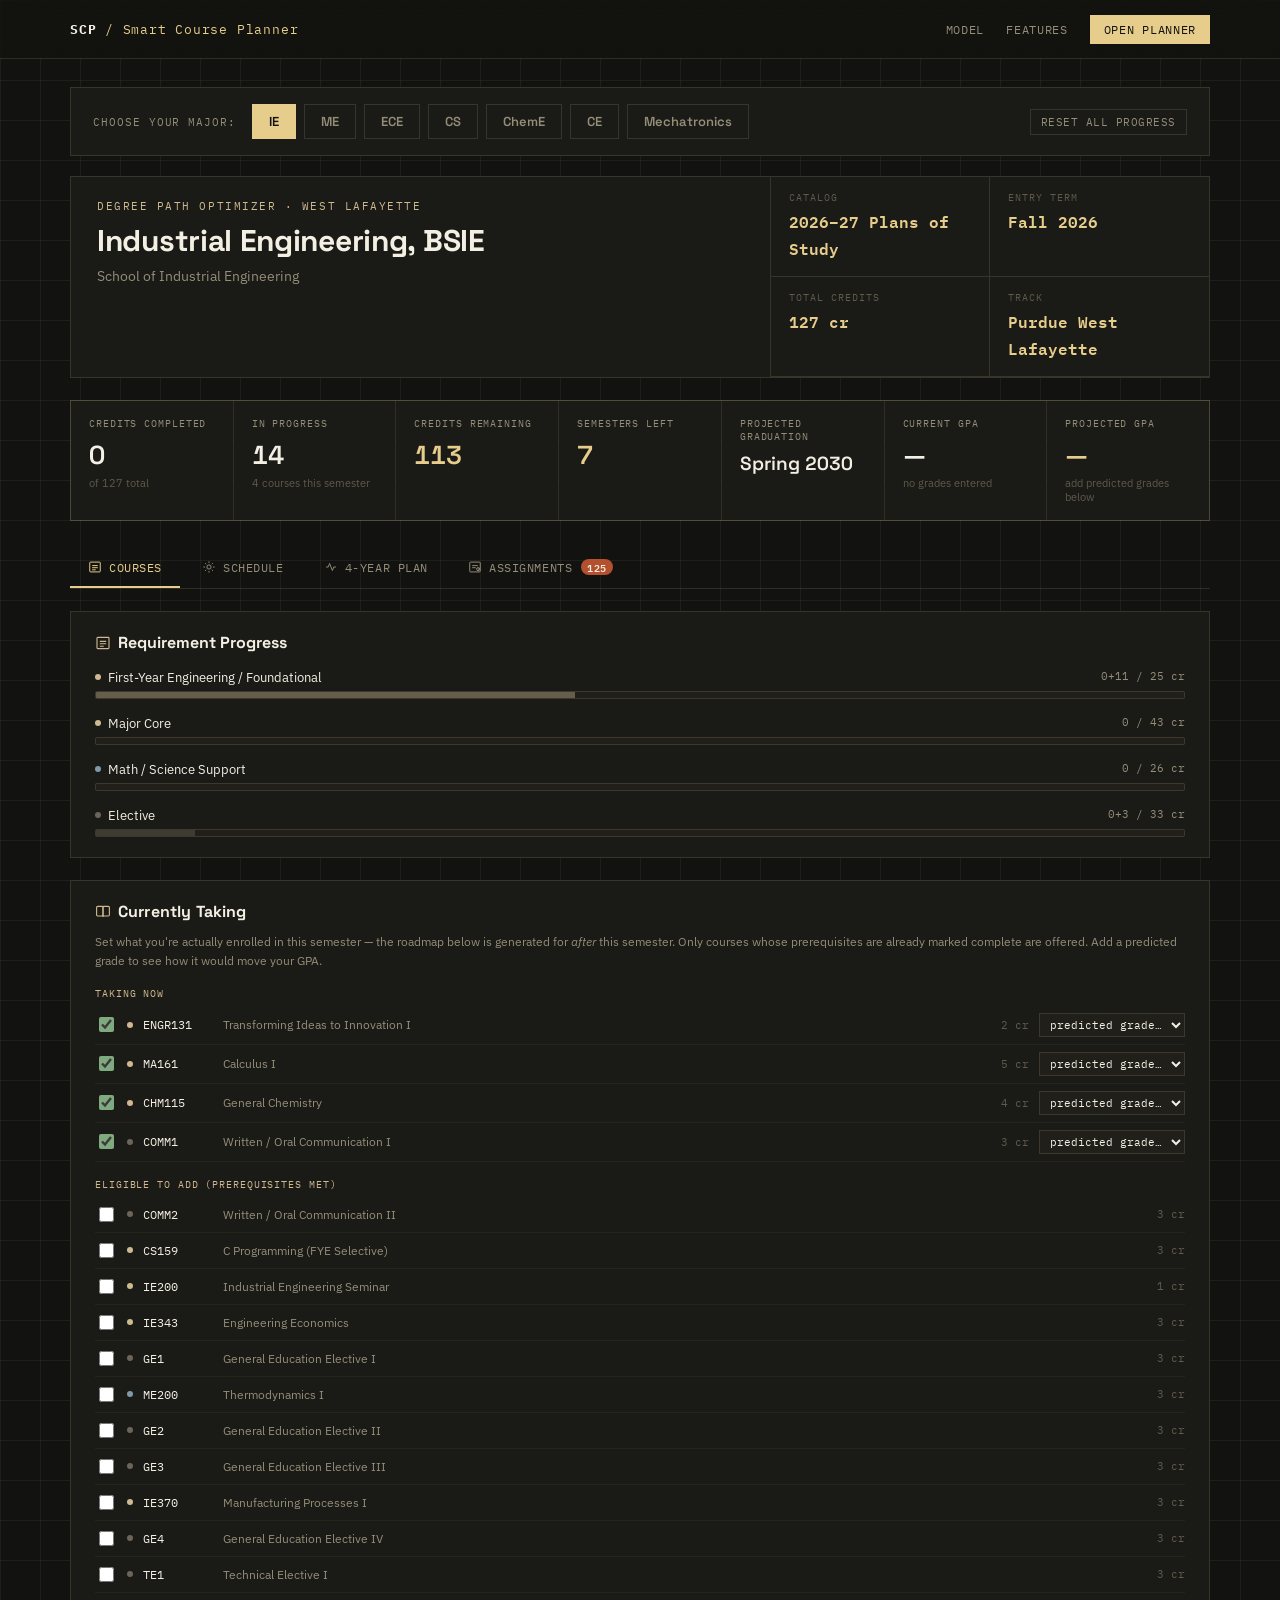
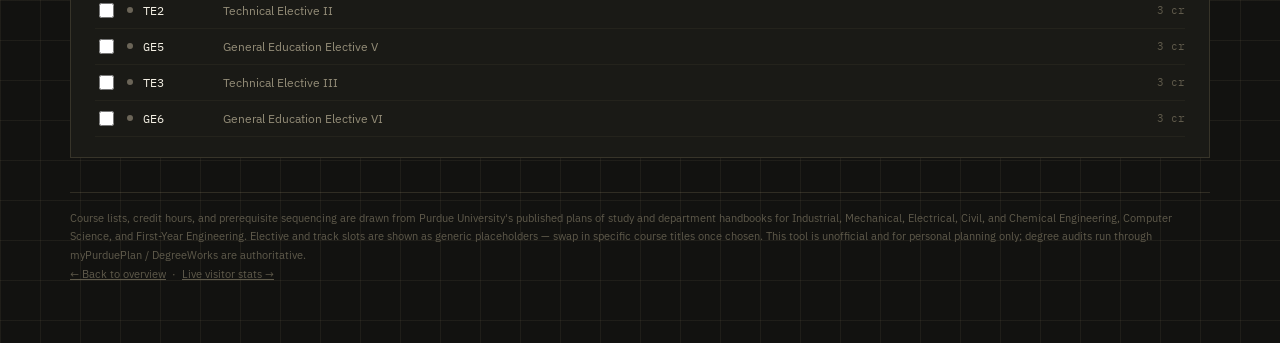
==== commit 699519f9: "Split planner into tabs, rebuild landing hero as cinematic full-bleed 3D Planner: Courses / Schedule" ====
--- a/planner.html
+++ b/planner.html
@@ -53,6 +53,7 @@
       <button class="major-btn" data-major="ce">CE</button>
       <button class="major-btn" data-major="met">Mechatronics</button>
     </div>
+    <button class="reset-btn reset-btn-global" id="resetBtn">RESET ALL PROGRESS</button>
   </div>
 
   <div class="titleblock">
@@ -79,152 +80,180 @@
     <div class="stat"><div class="stat-label">Projected GPA</div><div class="stat-value accent" id="statProjGPA">—</div><div class="stat-sub" id="statProjGPASub">add predicted grades below</div></div>
   </div>
 
-  <div class="progress-wrap">
-    <div class="progress-head">
-      <h2><svg class="icon-inline" aria-hidden="true" viewBox="0 0 20 20" fill="none" stroke="currentColor" stroke-width="1.4"><rect x="2.5" y="3" width="15" height="14" rx="1"/><path d="M6 8h8M6 11h8M6 14h5"/></svg>Requirement Progress</h2>
-    </div>
-    <div id="reqProgressList"></div>
-  </div>
-
-  <div class="current-wrap">
-    <div class="current-head">
-      <h2><svg class="icon-inline" aria-hidden="true" viewBox="0 0 20 20" fill="none" stroke="currentColor" stroke-width="1.4"><path d="M2 4.5C2 3.7 2.7 3 3.5 3H9a1 1 0 011 1v12a1 1 0 00-1-1H3.5c-.8 0-1.5-.7-1.5-1.5V4.5z"/><path d="M18 4.5c0-.8-.7-1.5-1.5-1.5H11a1 1 0 00-1 1v12a1 1 0 011-1h5.5c.8 0 1.5-.7 1.5-1.5V4.5z"/></svg>Currently Taking</h2>
-    </div>
-    <div class="current-note">Set what you're actually enrolled in this semester — the roadmap below is generated for <i>after</i> this semester. Only courses whose prerequisites are already marked complete are offered. Add a predicted grade to see how it would move your GPA.</div>
-    <div id="currentCourseList"></div>
-    <div class="current-empty-msg" id="currentEmptyMsg" style="display:none;">No eligible courses to add — mark some courses as completed first, or you've already set your full course load.</div>
-  </div>
-
-  <div class="optimizer">
-    <div class="optimizer-head">
-      <h2><svg class="icon-inline" aria-hidden="true" viewBox="0 0 20 20" fill="none" stroke="currentColor" stroke-width="1.4"><circle cx="10" cy="10" r="3"/><path d="M10 2v2.2M10 15.8V18M18 10h-2.2M4.2 10H2M15.5 4.5l-1.6 1.6M6.1 13.9l-1.6 1.6M15.5 15.5l-1.6-1.6M6.1 6.1L4.5 4.5"/></svg>Schedule Optimizer</h2>
-      <div style="display:flex;align-items:center;gap:14px;">
-        <span class="status-msg" id="saveStatus">progress saved locally to this browser</span>
-        <button class="share-btn" id="sharePlanBtn" title="Copy a link that loads this exact plan for whoever opens it">
-          <svg width="12" height="12" viewBox="0 0 20 20" fill="none" stroke="currentColor" stroke-width="1.6"><circle cx="15" cy="5" r="2.4"/><circle cx="5" cy="10" r="2.4"/><circle cx="15" cy="15" r="2.4"/><path d="M7.2 8.8l5.6-2.6M7.2 11.2l5.6 2.6"/></svg>
-          Share My Plan
-        </button>
-      </div>
-    </div>
-    <div class="optimizer-note">Check off courses as you complete them. The scheduler re-solves the remaining prerequisite graph on every change: it prioritizes courses on the longest remaining dependency chain (the critical path to the capstone), then packs each semester up to your credit cap. This is a greedy heuristic for what is really an integer program — decision variable <code>x[course, semester] ∈ {0,1}</code>, prerequisite + credit-cap constraints, objective: minimize semesters to graduation.</div>
-    <div class="slider-row">
-      <label for="creditCap">MAX CREDITS / SEMESTER</label>
-      <input type="range" id="creditCap" min="12" max="19" value="18" step="1">
-      <div class="slider-val" id="creditCapVal">18</div>
-    </div>
-    <div id="optimalityBadge" style="margin-top:14px;"></div>
-    <div style="margin-top:14px;display:flex;align-items:center;gap:12px;flex-wrap:wrap;">
-      <button class="reset-btn" id="runIlpBtn" style="border-color:var(--gold);color:var(--gold);">▸ Run Exact Search (Branch &amp; Bound)</button>
-      <div id="ilpResult"></div>
-    </div>
-    <details class="howitworks">
-      <summary>How the scheduling model works</summary>
-      <div class="body">
-        <b>Nodes:</b> each major's required/elective courses, sourced from Purdue's published plans of study and department handbooks.<br>
-        <b>Edges:</b> prerequisite relationships between courses.<br>
-        <b>Constraint:</b> a course can only be scheduled once every prerequisite is scheduled in a strictly earlier semester, and a semester's total credits ≤ your cap.<br>
-        <b>Objective:</b> minimize total semesters, tie-broken toward keeping the officially recommended sequencing.<br>
-        <b>Optimality check:</b> every time the schedule updates, the tool also computes a <i>combinatorial lower bound</i> — the larger of (a) total remaining credits ÷ credit cap, rounded up, and (b) the longest remaining prerequisite chain. No valid schedule can beat this bound, so when the greedy result matches it, the schedule is <i>provably</i> optimal.<br>
-        <b>Exact search:</b> the "Run Exact Search" button above runs a real branch-and-bound solver — exhaustive subset enumeration per semester with lower-bound pruning, seeded by the greedy result as an initial incumbent, bounded to a 2-second time budget. When the eligible-course set at some step is too large to enumerate exhaustively (&gt;15 courses), it falls back to a single greedy branch and honestly reports the search as incomplete rather than claiming a false proof.<br>
-        <b>Caveat:</b> this mirrors each department's published curriculum but isn't the authoritative source — always confirm against myPurduePlan / DegreeWorks and an academic advisor before registering.
-      </div>
-    </details>
-  </div>
-
-  <div class="sens-wrap">
-    <div class="sens-head">
-      <h2><svg class="icon-inline" aria-hidden="true" viewBox="0 0 20 20" fill="none" stroke="currentColor" stroke-width="1.4"><path d="M3 17V3M3 17h14"/><path d="M4 14l4-5 3 3 6-8"/></svg>Sensitivity Analysis</h2>
-    </div>
-    <div class="sens-note">How many semesters remain at each possible credit-hour load, for the current major and progress. The highlighted bar is your current slider setting.</div>
-    <div id="sensChart"></div>
-    <div class="sens-elbow" id="sensNote"></div>
-  </div>
-
-  <div class="compare-wrap">
-    <div class="compare-head">
-      <h2><svg class="icon-inline" aria-hidden="true" viewBox="0 0 20 20" fill="none" stroke="currentColor" stroke-width="1.4"><rect x="2.5" y="3" width="6" height="14" rx="1"/><rect x="10.5" y="7" width="6" height="10" rx="1"/></svg>Compare All Majors</h2>
-    </div>
-    <div class="compare-note">A fresh-start comparison (no completed courses) across all six majors at your current credit cap — useful for deciding between majors before committing to one.</div>
-    <div class="table-scroll">
-      <table class="compare-table">
-        <thead><tr><th>Major</th><th>Total Credits</th><th>Semesters</th><th>Lower Bound</th><th>Status</th><th>CPM Steps</th></tr></thead>
-        <tbody id="majorCompareBody"></tbody>
-      </table>
-    </div>
-  </div>
-
-  <div class="tt-wrap" id="ttSection">
-    <div class="tt-head">
-      <h2><svg class="icon-inline" aria-hidden="true" viewBox="0 0 20 20" fill="none" stroke="currentColor" stroke-width="1.4"><rect x="2.5" y="4" width="15" height="13" rx="1"/><path d="M2.5 8h15M7 2.5v3M13 2.5v3M7 11h1M12 11h1M7 14h1M12 14h1"/></svg>Weekly Timetable</h2>
-      <span class="tt-sem-label" id="ttSemesterLabel"></span>
-    </div>
-    <div class="tt-note">Real class meeting times change every semester and aren't part of the degree plan itself. This builds a schedule for whatever you checked off in <b>Currently Taking</b> above; if nothing's checked yet, it shows the optimizer's suggested next semester instead. Toggle the days each course meets and set its start/end time; conflicts are flagged automatically.</div>
-    <div id="ttCourseInputs"></div>
-    <div class="tt-conflicts" id="ttConflicts"></div>
-    <div class="tt-scroll">
-      <div class="tt-grid-container" id="ttGrid"></div>
-    </div>
-  </div>
-
-  <div class="cal-wrap" id="calSection">
-    <div class="cal-head">
-      <h2><svg class="icon-inline" aria-hidden="true" viewBox="0 0 20 20" fill="none" stroke="currentColor" stroke-width="1.4"><rect x="2.5" y="4" width="15" height="13" rx="1"/><path d="M2.5 8h15M7 2.5v3M13 2.5v3"/><circle cx="10" cy="12.5" r="1.6" fill="currentColor" stroke="none"/></svg>Semester Calendar</h2>
-      <span class="cal-badge" id="calConfirmBadge"></span>
-    </div>
-    <div class="cal-note">Fall 2026 and Spring 2027 use Purdue's officially published academic calendar. Later terms are projected forward from that pattern (same weekday, ~371 days later) since Purdue hasn't published them yet — verify with the Registrar as your term approaches.</div>
-    <div class="cal-keydates" id="calKeyDates"></div>
-    <button class="cal-export-btn" id="calExportBtn"><svg class="icon-inline" aria-hidden="true" viewBox="0 0 20 20" fill="none" stroke="currentColor" stroke-width="1.5" style="color:inherit;"><path d="M10 3v10M6 9l4 4 4-4M4 16.5h12"/></svg>Export to Calendar (.ics)</button>
-    <div class="cal-months" id="calMonths"></div>
-  </div>
-
-  <div class="assign-wrap" id="assignSection">
-    <div class="assign-head">
-      <h2><svg class="icon-inline" aria-hidden="true" viewBox="0 0 20 20" fill="none" stroke="currentColor" stroke-width="1.4"><rect x="2.5" y="3" width="15" height="14" rx="1"/><path d="M6 8h8M6 11h5"/><circle cx="14.5" cy="13" r="2.2"/><path d="M14.5 11.8v1.4l0.9 0.6"/></svg>Assignment Dashboard</h2>
-      <span class="assign-count" id="assignCount"></span>
-    </div>
-    <div class="assign-note">Every graded item from your CHM 11510 lecture, CHM 11520 lab, and MA 16100 syllabi, merged into one timeline. CHM 11510 REC-day items are pinned to your actual section (Wednesdays) and CHM 11520 lab-day items to your actual section (Tuesdays), based on your registered meeting times — double-check against Brightspace if your section ever changes.</div>
-    <div class="assign-controls">
-      <div class="assign-filters" id="assignFilters"></div>
-      <button class="cal-export-btn" id="assignExportBtn"><svg class="icon-inline" aria-hidden="true" viewBox="0 0 20 20" fill="none" stroke="currentColor" stroke-width="1.5" style="color:inherit;"><path d="M10 3v10M6 9l4 4 4-4M4 16.5h12"/></svg>Export to Calendar (.ics)</button>
-    </div>
-    <div class="assign-list" id="assignList"></div>
-  </div>
-
-  <div class="legend">
-    <div class="legend-item"><span class="swatch" style="background:var(--gold)"></span>First-Year Engineering / Foundational</div>
-    <div class="legend-item"><span class="swatch" style="background:var(--ie)"></span>Major Core</div>
-    <div class="legend-item"><span class="swatch" style="background:var(--science)"></span>Math / Science Support</div>
-    <div class="legend-item"><span class="swatch" style="background:var(--elective)"></span>Elective</div>
-    <div class="legend-item"><span class="badge crit">Critical</span>Blocks downstream courses if delayed</div>
-    <div class="legend-item"><span class="badge opt">Optimization</span>The OR / optimization course (IE only)</div>
-  </div>
-
-  <div class="cpm-wrap">
-    <div class="cpm-head">
-      <h2><svg class="icon-inline" aria-hidden="true" viewBox="0 0 20 20" fill="none" stroke="currentColor" stroke-width="1.4"><circle cx="4" cy="10" r="2"/><circle cx="10" cy="4" r="2"/><circle cx="10" cy="16" r="2"/><circle cx="16" cy="10" r="2"/><path d="M6 10h8M5.4 8.6l3.2-3.2M5.4 11.4l3.2 3.2M11.4 6.8l3.2 3.2M11.4 13.2l3.2-3.2"/></svg>Critical Path Network (CPM)</h2>
-      <div style="display:flex;align-items:center;gap:12px;">
-        <span class="cpm-badge" id="cpmBadge"></span>
-        <div class="cpm-view-toggle">
-          <button type="button" id="cpmView2dBtn" class="active">2D</button>
-          <button type="button" id="cpmView3dBtn">3D</button>
+  <div class="tab-bar" id="plannerTabBar" role="tablist" aria-label="Planner sections">
+    <button type="button" class="tab-btn active" data-tab="courses" role="tab" aria-selected="true" id="tabBtn-courses">
+      <svg class="icon-inline" aria-hidden="true" viewBox="0 0 20 20" fill="none" stroke="currentColor" stroke-width="1.4"><rect x="2.5" y="3" width="15" height="14" rx="1"/><path d="M6 8h8M6 11h8M6 14h5"/></svg><span class="tab-label-full">Courses</span><span class="tab-label-short">Courses</span>
+    </button>
+    <button type="button" class="tab-btn" data-tab="schedule" role="tab" aria-selected="false" id="tabBtn-schedule">
+      <svg class="icon-inline" aria-hidden="true" viewBox="0 0 20 20" fill="none" stroke="currentColor" stroke-width="1.4"><circle cx="10" cy="10" r="3"/><path d="M10 2v2.2M10 15.8V18M18 10h-2.2M4.2 10H2M15.5 4.5l-1.6 1.6M6.1 13.9l-1.6 1.6M15.5 15.5l-1.6-1.6M6.1 6.1L4.5 4.5"/></svg><span class="tab-label-full">Schedule</span><span class="tab-label-short">Schedule</span>
+    </button>
+    <button type="button" class="tab-btn" data-tab="fouryear" role="tab" aria-selected="false" id="tabBtn-fouryear">
+      <svg class="icon-inline" aria-hidden="true" viewBox="0 0 20 20" fill="none" stroke="currentColor" stroke-width="1.4"><path d="M3 10h3l2-5 4 10 2-5h3"/></svg><span class="tab-label-full">4-Year Plan</span><span class="tab-label-short">4-Year</span>
+    </button>
+    <button type="button" class="tab-btn" data-tab="assignments" role="tab" aria-selected="false" id="tabBtn-assignments">
+      <svg class="icon-inline" aria-hidden="true" viewBox="0 0 20 20" fill="none" stroke="currentColor" stroke-width="1.4"><rect x="2.5" y="3" width="15" height="14" rx="1"/><path d="M6 8h8M6 11h5"/><circle cx="14.5" cy="13" r="2.2"/><path d="M14.5 11.8v1.4l0.9 0.6"/></svg><span class="tab-label-full">Assignments</span><span class="tab-label-short">Tasks</span>
+      <span class="tab-badge" id="tabBadgeAssign" style="display:none;"></span>
+    </button>
+  </div>
+
+  <div class="tab-panel active" data-tab-panel="courses">
+
+    <div class="progress-wrap">
+      <div class="progress-head">
+        <h2><svg class="icon-inline" aria-hidden="true" viewBox="0 0 20 20" fill="none" stroke="currentColor" stroke-width="1.4"><rect x="2.5" y="3" width="15" height="14" rx="1"/><path d="M6 8h8M6 11h8M6 14h5"/></svg>Requirement Progress</h2>
+      </div>
+      <div id="reqProgressList"></div>
+    </div>
+
+    <div class="current-wrap">
+      <div class="current-head">
+        <h2><svg class="icon-inline" aria-hidden="true" viewBox="0 0 20 20" fill="none" stroke="currentColor" stroke-width="1.4"><path d="M2 4.5C2 3.7 2.7 3 3.5 3H9a1 1 0 011 1v12a1 1 0 00-1-1H3.5c-.8 0-1.5-.7-1.5-1.5V4.5z"/><path d="M18 4.5c0-.8-.7-1.5-1.5-1.5H11a1 1 0 00-1 1v12a1 1 0 011-1h5.5c.8 0 1.5-.7 1.5-1.5V4.5z"/></svg>Currently Taking</h2>
+      </div>
+      <div class="current-note">Set what you're actually enrolled in this semester — the roadmap below is generated for <i>after</i> this semester. Only courses whose prerequisites are already marked complete are offered. Add a predicted grade to see how it would move your GPA.</div>
+      <div id="currentCourseList"></div>
+      <div class="current-empty-msg" id="currentEmptyMsg" style="display:none;">No eligible courses to add — mark some courses as completed first, or you've already set your full course load.</div>
+    </div>
+
+  </div>
+
+  <div class="tab-panel" data-tab-panel="schedule">
+
+    <div class="optimizer">
+      <div class="optimizer-head">
+        <h2><svg class="icon-inline" aria-hidden="true" viewBox="0 0 20 20" fill="none" stroke="currentColor" stroke-width="1.4"><circle cx="10" cy="10" r="3"/><path d="M10 2v2.2M10 15.8V18M18 10h-2.2M4.2 10H2M15.5 4.5l-1.6 1.6M6.1 13.9l-1.6 1.6M15.5 15.5l-1.6-1.6M6.1 6.1L4.5 4.5"/></svg>Schedule Optimizer</h2>
+        <div style="display:flex;align-items:center;gap:14px;">
+          <span class="status-msg" id="saveStatus">progress saved locally to this browser</span>
+          <button class="share-btn" id="sharePlanBtn" title="Copy a link that loads this exact plan for whoever opens it">
+            <svg width="12" height="12" viewBox="0 0 20 20" fill="none" stroke="currentColor" stroke-width="1.6"><circle cx="15" cy="5" r="2.4"/><circle cx="5" cy="10" r="2.4"/><circle cx="15" cy="15" r="2.4"/><path d="M7.2 8.8l5.6-2.6M7.2 11.2l5.6 2.6"/></svg>
+            Share My Plan
+          </button>
         </div>
       </div>
-    </div>
-    <div class="cpm-note">A real Critical Path Method analysis of the full degree — Early Start/Finish and Late Start/Finish computed for every course, assuming <i>unlimited</i> parallel course-taking (no credit cap). Courses with zero slack (gold, thick edges) form the critical path: delay any one of them and graduation slips. This differs from the credit-capped roadmap below, which is the realistic, resource-constrained version of the same problem.</div>
-    <div class="cpm-scroll"><div id="cpmDiagram"></div></div>
-    <div id="cpmDiagram3D"></div>
-    <div class="cpm3d-hint">Drag to orbit · scroll to zoom · hover a course for ES/EF/LS/LF and slack.</div>
-  </div>
-
-  <div class="roadmap-label">
-    <svg class="icon-inline" aria-hidden="true" viewBox="0 0 20 20" fill="none" stroke="currentColor" stroke-width="1.4"><path d="M3 10h3l2-5 4 10 2-5h3"/></svg>
-    Roadmap — remaining semesters after what you're currently taking
-  </div>
-
-  <div class="semgrid" id="semgrid"></div>
-
-  <div style="text-align:right;margin-top:18px;">
-    <button class="reset-btn" id="resetBtn">RESET ALL PROGRESS</button>
+      <div class="optimizer-note">Check off courses as you complete them. The scheduler re-solves the remaining prerequisite graph on every change: it prioritizes courses on the longest remaining dependency chain (the critical path to the capstone), then packs each semester up to your credit cap. This is a greedy heuristic for what is really an integer program — decision variable <code>x[course, semester] ∈ {0,1}</code>, prerequisite + credit-cap constraints, objective: minimize semesters to graduation.</div>
+      <div class="slider-row">
+        <label for="creditCap">MAX CREDITS / SEMESTER</label>
+        <input type="range" id="creditCap" min="12" max="19" value="18" step="1">
+        <div class="slider-val" id="creditCapVal">18</div>
+      </div>
+      <div id="optimalityBadge" style="margin-top:14px;"></div>
+      <div style="margin-top:14px;display:flex;align-items:center;gap:12px;flex-wrap:wrap;">
+        <button class="reset-btn" id="runIlpBtn" style="border-color:var(--gold);color:var(--gold);">▸ Run Exact Search (Branch &amp; Bound)</button>
+        <div id="ilpResult"></div>
+      </div>
+      <details class="howitworks">
+        <summary>How the scheduling model works</summary>
+        <div class="body">
+          <b>Nodes:</b> each major's required/elective courses, sourced from Purdue's published plans of study and department handbooks.<br>
+          <b>Edges:</b> prerequisite relationships between courses.<br>
+          <b>Constraint:</b> a course can only be scheduled once every prerequisite is scheduled in a strictly earlier semester, and a semester's total credits ≤ your cap.<br>
+          <b>Objective:</b> minimize total semesters, tie-broken toward keeping the officially recommended sequencing.<br>
+          <b>Optimality check:</b> every time the schedule updates, the tool also computes a <i>combinatorial lower bound</i> — the larger of (a) total remaining credits ÷ credit cap, rounded up, and (b) the longest remaining prerequisite chain. No valid schedule can beat this bound, so when the greedy result matches it, the schedule is <i>provably</i> optimal.<br>
+          <b>Exact search:</b> the "Run Exact Search" button above runs a real branch-and-bound solver — exhaustive subset enumeration per semester with lower-bound pruning, seeded by the greedy result as an initial incumbent, bounded to a 2-second time budget. When the eligible-course set at some step is too large to enumerate exhaustively (&gt;15 courses), it falls back to a single greedy branch and honestly reports the search as incomplete rather than claiming a false proof.<br>
+          <b>Caveat:</b> this mirrors each department's published curriculum but isn't the authoritative source — always confirm against myPurduePlan / DegreeWorks and an academic advisor before registering.
+        </div>
+      </details>
+    </div>
+
+    <div class="tt-wrap" id="ttSection">
+      <div class="tt-head">
+        <h2><svg class="icon-inline" aria-hidden="true" viewBox="0 0 20 20" fill="none" stroke="currentColor" stroke-width="1.4"><rect x="2.5" y="4" width="15" height="13" rx="1"/><path d="M2.5 8h15M7 2.5v3M13 2.5v3M7 11h1M12 11h1M7 14h1M12 14h1"/></svg>Weekly Timetable</h2>
+        <span class="tt-sem-label" id="ttSemesterLabel"></span>
+      </div>
+      <div class="tt-note">Real class meeting times change every semester and aren't part of the degree plan itself. This builds a schedule for whatever you checked off in <b>Currently Taking</b> above; if nothing's checked yet, it shows the optimizer's suggested next semester instead. Toggle the days each course meets and set its start/end time; conflicts are flagged automatically.</div>
+      <div id="ttCourseInputs"></div>
+      <div class="tt-conflicts" id="ttConflicts"></div>
+      <div class="tt-scroll">
+        <div class="tt-grid-container" id="ttGrid"></div>
+      </div>
+    </div>
+
+    <div class="cal-wrap" id="calSection">
+      <div class="cal-head">
+        <h2><svg class="icon-inline" aria-hidden="true" viewBox="0 0 20 20" fill="none" stroke="currentColor" stroke-width="1.4"><rect x="2.5" y="4" width="15" height="13" rx="1"/><path d="M2.5 8h15M7 2.5v3M13 2.5v3"/><circle cx="10" cy="12.5" r="1.6" fill="currentColor" stroke="none"/></svg>Semester Calendar</h2>
+        <span class="cal-badge" id="calConfirmBadge"></span>
+      </div>
+      <div class="cal-note">Fall 2026 and Spring 2027 use Purdue's officially published academic calendar. Later terms are projected forward from that pattern (same weekday, ~371 days later) since Purdue hasn't published them yet — verify with the Registrar as your term approaches.</div>
+      <div class="cal-keydates" id="calKeyDates"></div>
+      <button class="cal-export-btn" id="calExportBtn"><svg class="icon-inline" aria-hidden="true" viewBox="0 0 20 20" fill="none" stroke="currentColor" stroke-width="1.5" style="color:inherit;"><path d="M10 3v10M6 9l4 4 4-4M4 16.5h12"/></svg>Export to Calendar (.ics)</button>
+      <div class="cal-months" id="calMonths"></div>
+    </div>
+
+  </div>
+
+  <div class="tab-panel" data-tab-panel="fouryear">
+
+    <div class="legend">
+      <div class="legend-item"><span class="swatch" style="background:var(--gold)"></span>First-Year Engineering / Foundational</div>
+      <div class="legend-item"><span class="swatch" style="background:var(--ie)"></span>Major Core</div>
+      <div class="legend-item"><span class="swatch" style="background:var(--science)"></span>Math / Science Support</div>
+      <div class="legend-item"><span class="swatch" style="background:var(--elective)"></span>Elective</div>
+      <div class="legend-item"><span class="badge crit">Critical</span>Blocks downstream courses if delayed</div>
+      <div class="legend-item"><span class="badge opt">Optimization</span>The OR / optimization course (IE only)</div>
+    </div>
+
+    <div class="roadmap-label">
+      <svg class="icon-inline" aria-hidden="true" viewBox="0 0 20 20" fill="none" stroke="currentColor" stroke-width="1.4"><path d="M3 10h3l2-5 4 10 2-5h3"/></svg>
+      Roadmap — remaining semesters after what you're currently taking
+    </div>
+
+    <div class="semgrid" id="semgrid"></div>
+
+    <div class="cpm-wrap">
+      <div class="cpm-head">
+        <h2><svg class="icon-inline" aria-hidden="true" viewBox="0 0 20 20" fill="none" stroke="currentColor" stroke-width="1.4"><circle cx="4" cy="10" r="2"/><circle cx="10" cy="4" r="2"/><circle cx="10" cy="16" r="2"/><circle cx="16" cy="10" r="2"/><path d="M6 10h8M5.4 8.6l3.2-3.2M5.4 11.4l3.2 3.2M11.4 6.8l3.2 3.2M11.4 13.2l3.2-3.2"/></svg>Critical Path Network (CPM)</h2>
+        <div style="display:flex;align-items:center;gap:12px;">
+          <span class="cpm-badge" id="cpmBadge"></span>
+          <div class="cpm-view-toggle">
+            <button type="button" id="cpmView2dBtn" class="active">2D</button>
+            <button type="button" id="cpmView3dBtn">3D</button>
+          </div>
+        </div>
+      </div>
+      <div class="cpm-note">A real Critical Path Method analysis of the full degree — Early Start/Finish and Late Start/Finish computed for every course, assuming <i>unlimited</i> parallel course-taking (no credit cap). Courses with zero slack (gold, thick edges) form the critical path: delay any one of them and graduation slips. This differs from the credit-capped roadmap above, which is the realistic, resource-constrained version of the same problem.</div>
+      <div class="cpm-scroll"><div id="cpmDiagram"></div></div>
+      <div id="cpmDiagram3D"></div>
+      <div class="cpm3d-hint">Drag to orbit · scroll to zoom · hover a course for ES/EF/LS/LF and slack.</div>
+    </div>
+
+    <div class="sens-wrap">
+      <div class="sens-head">
+        <h2><svg class="icon-inline" aria-hidden="true" viewBox="0 0 20 20" fill="none" stroke="currentColor" stroke-width="1.4"><path d="M3 17V3M3 17h14"/><path d="M4 14l4-5 3 3 6-8"/></svg>Sensitivity Analysis</h2>
+      </div>
+      <div class="sens-note">How many semesters remain at each possible credit-hour load, for the current major and progress. The highlighted bar is your current slider setting.</div>
+      <div id="sensChart"></div>
+      <div class="sens-elbow" id="sensNote"></div>
+    </div>
+
+    <div class="compare-wrap">
+      <div class="compare-head">
+        <h2><svg class="icon-inline" aria-hidden="true" viewBox="0 0 20 20" fill="none" stroke="currentColor" stroke-width="1.4"><rect x="2.5" y="3" width="6" height="14" rx="1"/><rect x="10.5" y="7" width="6" height="10" rx="1"/></svg>Compare All Majors</h2>
+      </div>
+      <div class="compare-note">A fresh-start comparison (no completed courses) across all six majors at your current credit cap — useful for deciding between majors before committing to one.</div>
+      <div class="table-scroll">
+        <table class="compare-table">
+          <thead><tr><th>Major</th><th>Total Credits</th><th>Semesters</th><th>Lower Bound</th><th>Status</th><th>CPM Steps</th></tr></thead>
+          <tbody id="majorCompareBody"></tbody>
+        </table>
+      </div>
+    </div>
+
+  </div>
+
+  <div class="tab-panel" data-tab-panel="assignments">
+
+    <div class="assign-wrap" id="assignSection">
+      <div class="assign-head">
+        <h2><svg class="icon-inline" aria-hidden="true" viewBox="0 0 20 20" fill="none" stroke="currentColor" stroke-width="1.4"><rect x="2.5" y="3" width="15" height="14" rx="1"/><path d="M6 8h8M6 11h5"/><circle cx="14.5" cy="13" r="2.2"/><path d="M14.5 11.8v1.4l0.9 0.6"/></svg>Assignment Dashboard</h2>
+        <span class="assign-count" id="assignCount"></span>
+      </div>
+      <div class="assign-note">Every graded item from your CHM 11510 lecture, CHM 11520 lab, and MA 16100 syllabi, merged into one timeline. CHM 11510 REC-day items are pinned to your actual section (Wednesdays) and CHM 11520 lab-day items to your actual section (Tuesdays), based on your registered meeting times — double-check against Brightspace if your section ever changes.</div>
+      <div class="assign-controls">
+        <div class="assign-filters" id="assignFilters"></div>
+        <button class="cal-export-btn" id="assignExportBtn"><svg class="icon-inline" aria-hidden="true" viewBox="0 0 20 20" fill="none" stroke="currentColor" stroke-width="1.5" style="color:inherit;"><path d="M10 3v10M6 9l4 4 4-4M4 16.5h12"/></svg>Export to Calendar (.ics)</button>
+      </div>
+      <div class="assign-list" id="assignList"></div>
+    </div>
+
   </div>
 
   <footer style="margin-top:34px;font-size:11px;color:var(--muted-dim);line-height:1.7;border-top:1px solid var(--border);padding-top:16px;">
--- a/style.css
+++ b/style.css
@@ -31,6 +31,49 @@
 h1,h2,h3{text-wrap:balance;}
 p{text-wrap:pretty;}
 .stat-value,.meta-value,#totalCreditsLabel{font-variant-numeric:tabular-nums;}
+:focus-visible{outline:2px solid var(--gold-bright);outline-offset:2px;}
+:focus:not(:focus-visible){outline:none;}
+
+/* ---- Tab navigation (planner sections) ---- */
+.tab-bar{
+  display:flex;gap:4px;margin-bottom:22px;
+  border-bottom:1px solid var(--border);
+  overflow-x:auto;
+}
+.tab-btn{
+  font-family:'IBM Plex Mono',monospace;
+  font-size:11.5px;letter-spacing:0.05em;text-transform:uppercase;
+  color:var(--muted);background:none;border:none;
+  padding:12px 18px 11px;
+  display:inline-flex;align-items:center;gap:7px;
+  cursor:pointer;white-space:nowrap;
+  border-bottom:2px solid transparent;
+  transition-property:color,border-color;transition-duration:0.15s;transition-timing-function:ease;
+}
+.tab-btn .icon-inline{width:14px;height:14px;margin-right:0;color:currentColor;}
+.tab-btn:hover{color:var(--ink);}
+.tab-btn.active{color:var(--gold-bright);border-bottom-color:var(--gold-bright);}
+.tab-label-short{display:none;}
+.tab-badge{
+  font-family:'IBM Plex Mono',monospace;font-size:9.5px;font-weight:600;
+  background:var(--danger);color:var(--ink);border-radius:999px;
+  padding:1px 6px;line-height:1.5;margin-left:2px;
+}
+.tab-panel{display:none;}
+.tab-panel.active{display:block;animation:tabFadeIn 0.35s cubic-bezier(0.22,1,0.36,1) both;}
+@keyframes tabFadeIn{from{opacity:0;transform:translateY(6px);}to{opacity:1;transform:translateY(0);}}
+@media (prefers-reduced-motion: reduce){.tab-panel.active{animation:none;}}
+@media(max-width:640px){
+  .tab-bar{gap:0;}
+  .tab-btn{padding:10px 6px;font-size:10px;flex:1 1 0;min-width:0;justify-content:center;gap:4px;letter-spacing:0.02em;}
+  .tab-btn .icon-inline{display:none;}
+  .tab-label-full{display:none;}
+  .tab-label-short{display:inline;}
+  .tab-badge{padding:1px 5px;font-size:9px;margin-left:1px;}
+}
+@media(max-width:360px){
+  .tab-btn{font-size:9px;padding:9px 3px;}
+}
 
 /* ---- Nav ---- */
 .site-nav{
@@ -254,10 +297,13 @@
   background:transparent;
   color:var(--muted);
   cursor:pointer;
-  transition:all 0.12s ease;
+  transition-property:color,border-color,background,transform;
+  transition-duration:0.12s;
+  transition-timing-function:ease;
 }
 .major-btn:hover{color:var(--ink);border-color:var(--gold);transform:translateY(-1px);}
 .major-btn.active{color:var(--bg);background:var(--gold-bright);border-color:var(--gold-bright);}
+.reset-btn-global{margin-left:auto;}
 
 /* ---- Optimality badge ---- */
 .opt-badge{
@@ -396,9 +442,9 @@
 }
 .nav-open-btn:hover{background:var(--gold);}
 
-.hero{position:relative;overflow:hidden;padding:120px 0 90px;text-align:center;min-height:72vh;display:flex;align-items:center;}
+.hero{position:relative;overflow:hidden;padding:calc(58px + 6vh) 0 5vh;text-align:center;min-height:100dvh;display:flex;flex-direction:column;align-items:center;justify-content:center;}
 .hero3d{position:absolute;inset:0;z-index:0;pointer-events:none;opacity:0;transition:opacity 1.6s ease;}
-.hero3d.is-ready{opacity:0.55;}
+.hero3d.is-ready{opacity:0.6;}
 .hero3d canvas{display:block;width:100%;height:100%;}
 .hero-content{position:relative;z-index:1;width:100%;}
 .hero-content::before{
@@ -419,12 +465,41 @@
   padding:15px 30px;
   text-decoration:none;
   display:inline-block;
-  transition:all 0.15s ease;
+  transition-property:background,transform,box-shadow;transition-duration:0.15s;transition-timing-function:ease;
 }
 .btn-primary{background:var(--gold-bright);color:var(--bg);}
 .btn-primary:hover{background:var(--gold);transform:translateY(-1px);}
 .btn-lg{font-size:13.5px;padding:16px 34px;}
 .hero-note{font-family:'IBM Plex Mono',monospace;font-size:11.5px;color:var(--muted-dim);margin:22px 0 0;letter-spacing:0.02em;}
+
+/* ---- Hero stat strip (real, honest numbers — no fabricated metrics) ---- */
+.hero-stats{
+  display:grid;grid-template-columns:repeat(4,1fr);gap:clamp(10px,3vw,28px);
+  max-width:640px;margin:clamp(40px,7vh,68px) auto 0;
+  padding-top:clamp(22px,3.5vh,32px);border-top:1px solid var(--border);
+}
+.hero-stat-val{
+  font-family:'Space Grotesk',sans-serif;font-weight:700;color:var(--gold-bright);
+  font-size:clamp(19px,2.6vw,26px);letter-spacing:-0.02em;font-variant-numeric:tabular-nums;
+}
+.hero-stat-label{
+  font-family:'IBM Plex Mono',monospace;font-size:clamp(9px,1vw,10.5px);color:var(--muted);
+  letter-spacing:0.04em;margin-top:5px;line-height:1.4;
+}
+@media(max-width:640px){
+  .hero-stats{grid-template-columns:repeat(2,1fr);gap:20px 14px;}
+}
+.scroll-cue{
+  position:absolute;left:50%;bottom:clamp(18px,3.5vh,32px);transform:translateX(-50%);
+  width:32px;height:32px;border-radius:50%;border:1px solid var(--border);
+  display:flex;align-items:center;justify-content:center;color:var(--muted);
+  z-index:1;transition:border-color 0.2s ease,color 0.2s ease;
+  animation:scrollCueBob 2.4s ease-in-out infinite;
+}
+.scroll-cue:hover{border-color:var(--gold);color:var(--gold-bright);}
+@keyframes scrollCueBob{0%,100%{transform:translateX(-50%) translateY(0);}50%{transform:translateX(-50%) translateY(5px);}}
+@media (prefers-reduced-motion: reduce){.scroll-cue{animation:none;}}
+@media(max-width:640px){.scroll-cue{display:none;}}
 
 section{padding:0;}
 .story, .think, .feature-list, .cta-band{padding:72px 0;border-top:1px solid var(--border);}
@@ -450,32 +525,6 @@
 
 .cta-band{text-align:center;}
 .cta-band .wrap-narrow{margin:0 auto;}
-
-/* ---- Live preview (embedded real planner.html) ---- */
-.live-preview{padding:72px 0 84px;border-top:1px solid var(--border);text-align:center;}
-.live-preview h2{font-family:'Space Grotesk',sans-serif;font-weight:600;font-size:clamp(24px,3.4vw,32px);letter-spacing:-0.01em;margin:0 0 12px;}
-.preview-caption{color:var(--muted);font-size:14.5px;margin:0 0 32px;}
-.browser-frame{
-  max-width:980px;margin:0 auto;text-align:left;border-radius:12px;overflow:hidden;
-  border:1px solid var(--border);background:var(--bg-panel);
-  box-shadow:0 50px 90px -30px rgba(0,0,0,0.65), 0 0 0 1px rgba(207,185,145,0.04),
-    inset 0 1px 0 rgba(243,239,227,0.05);
-  transition-property:transform,box-shadow;transition-duration:0.5s;transition-timing-function:cubic-bezier(0.16,1,0.3,1);
-}
-.browser-frame:hover{transform:translateY(-3px);box-shadow:0 60px 100px -30px rgba(0,0,0,0.7), 0 0 0 1px rgba(207,185,145,0.08),
-    inset 0 1px 0 rgba(243,239,227,0.07);}
-.browser-bar{
-  display:flex;align-items:center;gap:7px;padding:12px 16px 12px 14px;border-radius:12px 12px 0 0;
-  background:linear-gradient(180deg, var(--bg-panel-raised), rgba(32,31,26,0.85));
-  border-bottom:1px solid var(--border);
-}
-.browser-bar .dot{width:10px;height:10px;border-radius:50%;flex:none;}
-.browser-bar .dot.r{background:#B5502F;}
-.browser-bar .dot.y{background:#CFB991;}
-.browser-bar .dot.g{background:#7FA97F;}
-.browser-url{margin-left:8px;font-family:'IBM Plex Mono',monospace;font-size:11px;color:var(--muted-dim);}
-.browser-frame iframe{width:100%;height:600px;border:0;display:block;background:var(--bg);}
-@media(max-width:700px){.browser-frame iframe{height:440px;}}
 
 /* ---- Scroll-reveal motion layer ---- */
 [data-reveal]{opacity:0;transform:translateY(22px);transition:opacity 0.85s cubic-bezier(0.16,1,0.3,1), transform 0.85s cubic-bezier(0.16,1,0.3,1);}
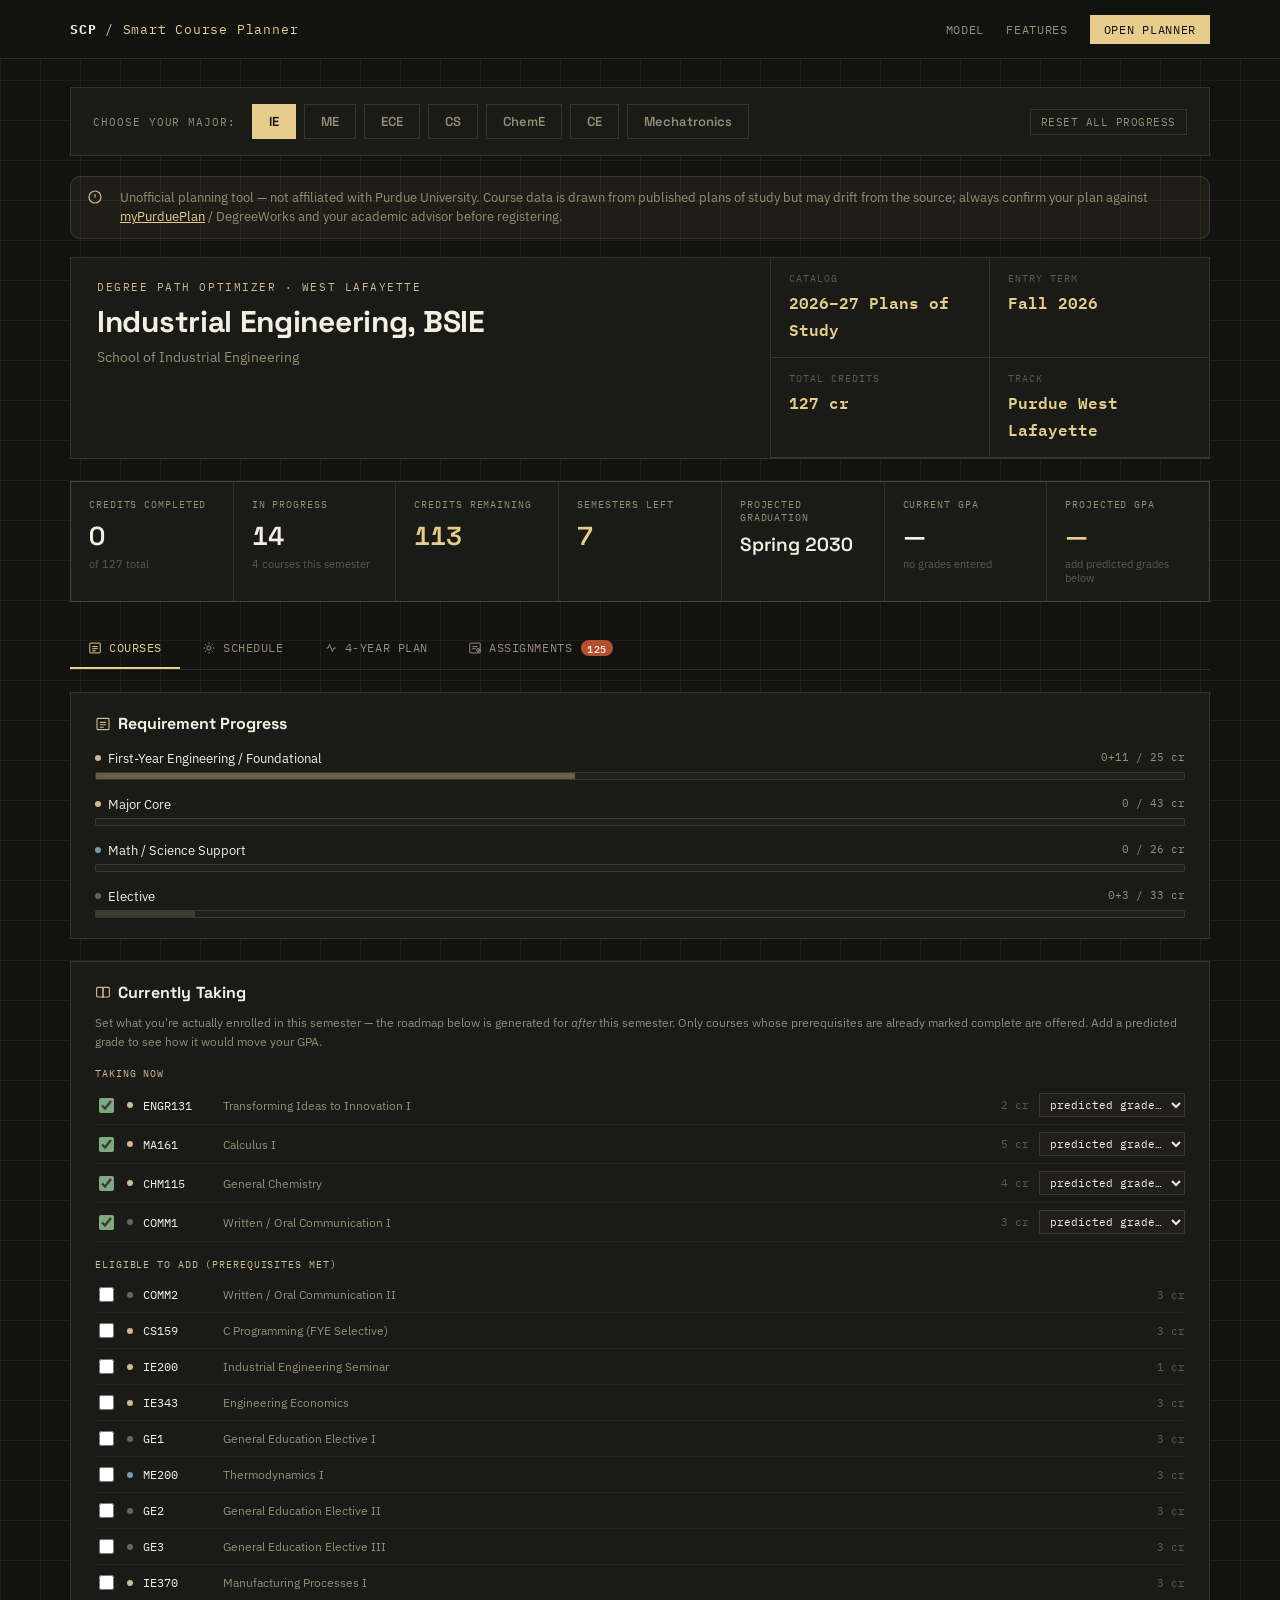
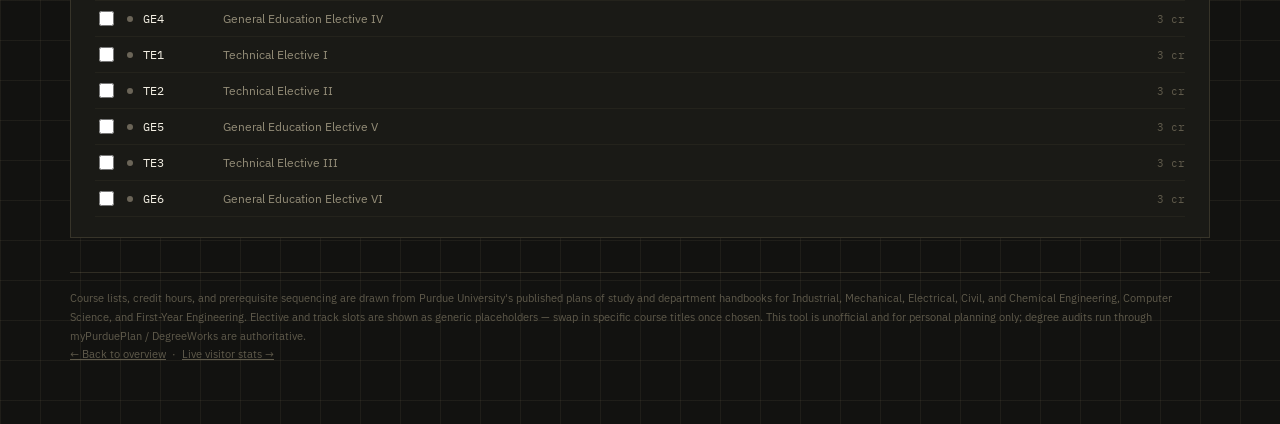
==== commit ceeae7c3: "Add test suite (tests.html/tests.js), fix ECE201 data bug, add data-accuracy notice banner to planne" ====
--- a/planner.html
+++ b/planner.html
@@ -56,6 +56,11 @@
     <button class="reset-btn reset-btn-global" id="resetBtn">RESET ALL PROGRESS</button>
   </div>
 
+  <div class="data-notice">
+    <svg class="icon-inline" aria-hidden="true" viewBox="0 0 20 20" fill="none" stroke="currentColor" stroke-width="1.5"><circle cx="10" cy="10" r="7.5"/><path d="M10 6.5v4.2M10 13.2h.01"/></svg>
+    <span>Unofficial planning tool — not affiliated with Purdue University. Course data is drawn from published plans of study but may drift from the source; always confirm your plan against <a href="https://www.purdue.edu/registrar/currentStudents/myPurdue/index.html" target="_blank" rel="noopener">myPurduePlan</a> / DegreeWorks and your academic advisor before registering.</span>
+  </div>
+
   <div class="titleblock">
     <div class="titleblock-main">
       <div class="eyebrow">Degree Path Optimizer · West Lafayette</div>
--- a/style.css
+++ b/style.css
@@ -663,3 +663,53 @@
   .assign-date{white-space:normal;}
 }
 
+
+/* ============================================================
+   Test suite page (tests.html)
+   ============================================================ */
+.test-page{padding:56px 0 80px;}
+.test-title{font-family:'Space Grotesk',sans-serif;font-size:32px;font-weight:700;margin:0 0 14px;letter-spacing:-0.01em;}
+.test-intro{color:var(--muted);line-height:1.65;margin:0 0 28px;max-width:640px;}
+.test-intro code{font-family:'IBM Plex Mono',monospace;font-size:0.92em;color:var(--gold-bright);background:var(--bg-panel);padding:1px 5px;border-radius:4px;}
+.test-summary{
+  font-family:'IBM Plex Mono',monospace;font-size:14px;font-weight:600;
+  padding:14px 18px;background:var(--bg-panel);border:1px solid var(--border);border-radius:10px;
+  margin-bottom:18px;letter-spacing:0.01em;
+}
+.test-summary .all-pass{color:var(--complete);}
+.test-summary .has-fail{color:var(--danger);}
+.test-results{display:flex;flex-direction:column;gap:1px;border:1px solid var(--border);border-radius:10px;overflow:hidden;}
+.test-row{
+  display:flex;align-items:flex-start;gap:10px;flex-wrap:wrap;
+  padding:10px 16px;background:var(--bg-panel);font-family:'IBM Plex Mono',monospace;font-size:12.5px;
+}
+.test-row.ok{color:var(--muted);}
+.test-row.fail{background:rgba(181,80,47,0.08);color:var(--ink);}
+.test-icon{flex:0 0 auto;font-weight:700;width:16px;text-align:center;}
+.test-row.ok .test-icon{color:var(--complete);}
+.test-row.fail .test-icon{color:var(--danger);}
+.test-name{flex:1 1 auto;min-width:0;}
+.test-error{
+  flex-basis:100%;color:var(--danger);font-size:11.5px;line-height:1.5;
+  padding:6px 0 0 26px;word-break:break-word;
+}
+@media(max-width:640px){
+  .test-title{font-size:26px;}
+  .test-row{font-size:11.5px;padding:9px 12px;}
+}
+
+/* ============================================================
+   Data-accuracy notice banner (planner.html, above titleblock)
+   ============================================================ */
+.data-notice{
+  display:flex;align-items:flex-start;gap:10px;
+  margin:14px 0 18px;padding:11px 16px;
+  background:rgba(207,185,145,0.07);border:1px solid var(--border);border-radius:10px;
+  font-family:'IBM Plex Sans',sans-serif;font-size:12.5px;line-height:1.55;color:var(--muted);
+}
+.data-notice .icon-inline{flex:0 0 auto;width:16px;height:16px;color:var(--gold);margin-top:1px;}
+.data-notice a{color:var(--gold-bright);}
+.data-notice a:hover{text-decoration:none;}
+@media(max-width:640px){
+  .data-notice{font-size:11.5px;padding:10px 12px;}
+}
